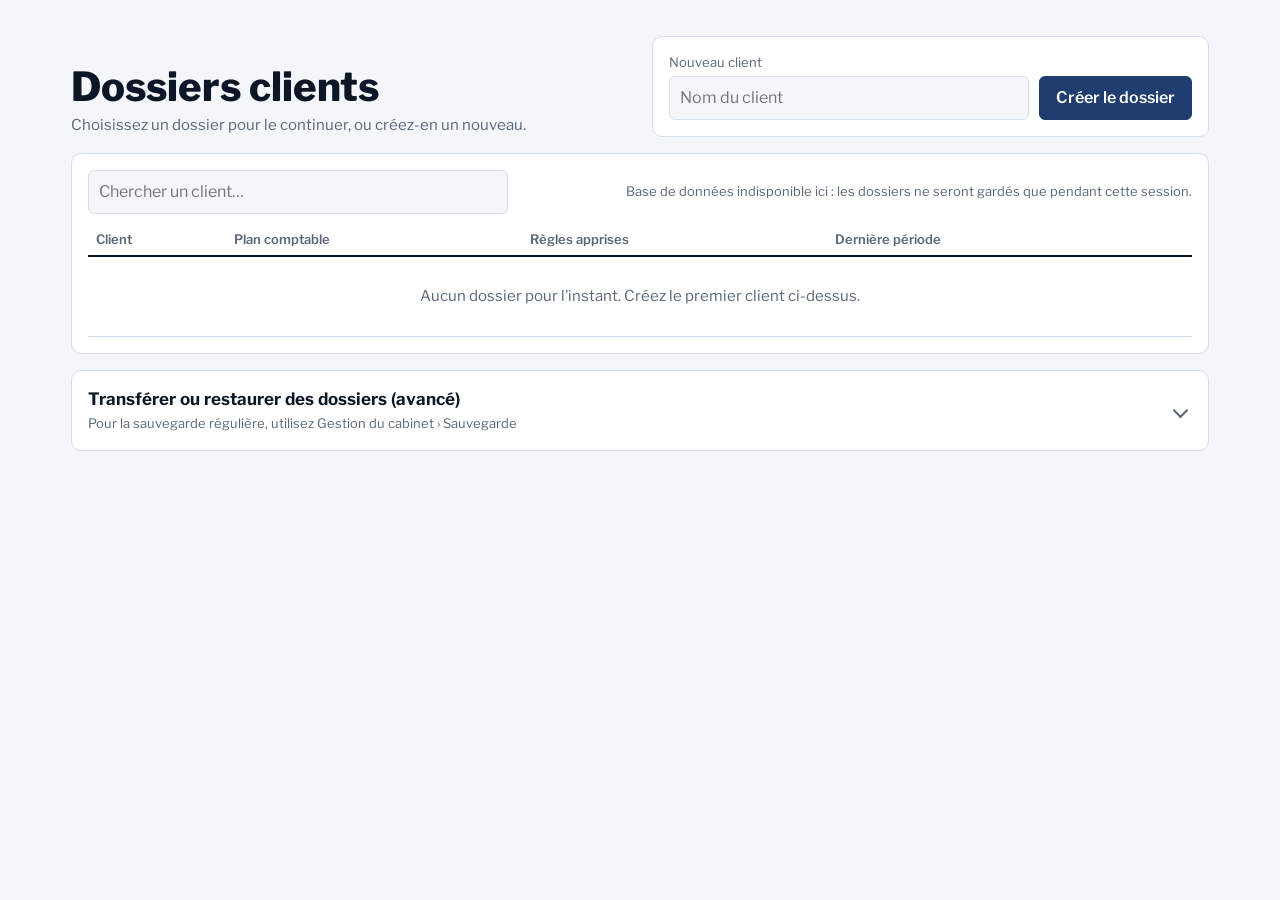
==== src/index.html @ 5745745b "Conciliation : solde à la fin d'exercice calculé à rebours depuis le solde imprimé et en avançant, o" ====
<!DOCTYPE html>
<html lang="fr-CA">
<head>
<meta charset="utf-8">
<meta name="viewport" content="width=device-width,initial-scale=1">
<title>Intranet Boujrad CPA Inc.</title>
<link rel="preconnect" href="https://fonts.googleapis.com">
<link href="https://fonts.googleapis.com/css2?family=Libre+Franklin:wght@400;500;600;800&display=swap" rel="stylesheet">
<style>
/* VOICE: outil de travail de cabinet, net, dense, fiable comme un registre.
   IDEA: le classeur de dossiers clients et la feuille de révision du comptable.
   PICTURE: la liste des dossiers, puis la table de révision avec la jauge « à classer ».
   COLOUR and TYPE: fond rose pâle, encre, sarcelle pour classé, bordeaux pour transitoire; Libre Franklin.
   LAYOUT: barre d'en-tête, dossiers en liste, dossier ouvert en onglets. */
:root{color-scheme:light dark;--bg:light-dark(#f4f6fa,#0b1626);--ink:light-dark(#0b1626,#eef2f8);--panel:light-dark(#ffffff,#13233a);--line:light-dark(#d5deeb,#2a3f5e);--mute:light-dark(#5a6678,#9fb0c8);--teal:light-dark(#1f3d6e,#e8c77d);--claret:light-dark(#b3261e,#ff8a80);--soft:light-dark(#e8edf5,#1d3352);--gold:light-dark(#a0761a,#e8c77d)}
:root[data-theme=light]{color-scheme:light}:root[data-theme=dark]{color-scheme:dark}
*{box-sizing:border-box;min-width:0}[hidden]{display:none!important}
body{margin:0;background:var(--bg);color:var(--ink);font:16px/1.5 "Libre Franklin",system-ui,sans-serif;overflow-x:clip}
.band{padding:clamp(18px,3vw,36px) max(4vw,14px);max-width:1240px;margin:0 auto}
h1{font-weight:800;font-size:clamp(28px,4vw,40px);line-height:1.05;margin:0;text-wrap:balance}
h2{font-size:20px;margin:0 0 10px;font-weight:800}
.crumb{font-size:14px;color:var(--mute);margin-bottom:6px;display:flex;gap:8px;align-items:center;flex-wrap:wrap}
.crumb button{min-height:34px;padding:2px 10px;font-size:14px}
.top{display:grid;grid-template-columns:minmax(0,1fr) minmax(0,1fr);gap:24px;align-items:end}
.sub{color:var(--mute);margin:6px 0 0;font-size:15px}
.gauge{background:var(--panel);border:1px solid var(--line);border-radius:10px;padding:14px 16px}
.gauge .n{display:flex;gap:18px;flex-wrap:wrap;font-size:14px;color:var(--mute)}
.gauge b{display:block;font-size:26px;color:var(--ink);line-height:1.1;font-weight:800;white-space:nowrap}
.gauge .todo b{color:var(--claret)}.gauge .ok b{color:var(--teal)}
.bar{height:10px;border-radius:5px;background:var(--soft);overflow:hidden;margin-top:10px;display:flex}
.bar i{display:block;height:100%;background:var(--teal);transition:width .3s}
.bar i.t{background:var(--claret)}.bar i.s{background:var(--gold)}
.panel{background:var(--panel);border:1px solid var(--line);border-radius:10px;padding:16px;margin-top:16px}
.grp{border:1px solid var(--line);border-radius:10px;margin:8px 0;background:#fff}
.grp>.gh{display:grid;grid-template-columns:minmax(0,1.5fr) 110px minmax(0,1.2fr) 74px 70px 104px;gap:10px;align-items:center;padding:10px 12px}
.grp select{width:100%;min-width:0}.grp .opt{white-space:nowrap;font-size:13px}.grp .num{text-align:right}
.grp .gn{font-weight:600}.grp .gs{font-size:12px;color:var(--muted,#5a6472)}.grp.ok{opacity:.55}.grp .src{font-size:11px;border-radius:999px;padding:1px 8px;background:var(--soft)}
.grp .src.ia{background:#eef3fb;color:#1f3b63}.grp .src.none{background:#fff4e5;color:#8a4b00}.grp details{padding:0 12px 10px}.grp details summary{font-size:12px;color:var(--muted,#5a6472);cursor:pointer}
@media(max-width:900px){.grp>.gh{grid-template-columns:1fr 1fr}}
.drop{border:2px dashed var(--line);border-radius:10px;padding:16px;display:flex;gap:14px;flex-wrap:wrap;align-items:center;justify-content:space-between}
.drop.over{border-color:var(--teal);background:var(--soft)}
.row{display:flex;gap:10px;flex-wrap:wrap;align-items:center}
label.f{display:flex;flex-direction:column;font-size:13px;color:var(--mute);gap:3px}
input,select,textarea,button{font:inherit;font-size:16px;color:var(--ink)}
input,select,textarea{background:var(--bg);border:1px solid var(--line);border-radius:6px;padding:8px 10px;min-height:44px}
input[type=checkbox]{min-height:auto;width:22px;height:22px;accent-color:var(--teal)}
textarea{width:100%;min-height:240px;font-size:14px}
button{min-height:44px;padding:8px 16px;border-radius:6px;border:1px solid var(--ink);background:transparent;cursor:pointer;font-weight:600}
button.pri{background:var(--teal);border-color:var(--teal);color:light-dark(#fff,#0b1626)}
button.danger{border-color:var(--claret);color:var(--claret)}
button.sm{min-height:34px;padding:4px 10px;font-size:14px}
button:disabled{opacity:.45;cursor:default}
:focus-visible{outline:3px solid var(--teal);outline-offset:2px}
.tabs{display:flex;gap:6px;flex-wrap:wrap}
.tabs button{border-color:var(--line);font-weight:500}
.tabs button[aria-pressed=true]{background:var(--ink);color:var(--bg);border-color:var(--ink)}
nav.tabs{margin-top:18px;border-bottom:2px solid var(--ink);padding-bottom:10px}
table{width:100%;border-collapse:collapse;font-size:15px}
th{text-align:left;font-size:13px;color:var(--mute);font-weight:600;padding:6px 8px;border-bottom:2px solid var(--ink)}
td{padding:6px 8px;border-bottom:1px solid var(--line);vertical-align:middle}
td.num,th.num{text-align:right;white-space:nowrap;font-variant-numeric:tabular-nums}
td.d{white-space:nowrap}
tr.transit td:first-child{box-shadow:inset 4px 0 var(--claret)}
tr.suggere td:first-child{box-shadow:inset 4px 0 var(--gold)}
tr.apparie td:first-child{box-shadow:inset 4px 0 var(--teal)}
.apparie .why{color:var(--teal);font-weight:600}
tr.click{cursor:pointer}tr.click:hover td{background:var(--soft)}
td select{width:100%;min-height:38px;padding:4px 6px;font-size:14px}
.why{font-size:12px;color:var(--mute)}
.transit .why{color:var(--claret);font-weight:600}.suggere .why{color:var(--gold);font-weight:600}
.pos{color:var(--teal)}
.pill{display:inline-block;font-size:12px;padding:2px 8px;border-radius:10px;background:var(--soft);border:1px solid var(--line);white-space:nowrap}
.pill.ok{border-color:var(--teal);color:var(--teal)}.pill.todo{border-color:var(--claret);color:var(--claret)}
.toast{position:sticky;bottom:12px;margin-top:12px;background:var(--ink);color:var(--bg);border-radius:10px;padding:12px 14px;display:none;gap:10px;align-items:center;flex-wrap:wrap;z-index:5}
.toast.on{display:flex}
.nosage .sage-only{display:none!important}
.drawer{position:fixed;top:0;right:0;bottom:0;width:min(460px,100vw);background:var(--panel);border-left:1px solid var(--line);box-shadow:-12px 0 40px rgba(0,0,0,.18);z-index:60;overflow:auto;padding:20px 22px}
.drawer h3{margin:0 30px 4px 0;font-size:17px;line-height:1.3}.drawer .x{position:absolute;top:14px;right:14px}
.drawer .meta{color:var(--mute);font-size:13px;margin-bottom:14px}.drawer .amt{font-size:22px;font-weight:700;margin:6px 0 14px}
.drawer label.f{margin-bottom:10px}.drawer table{width:100%;border-collapse:collapse;margin:8px 0}.drawer td{padding:4px 0;border-bottom:1px solid var(--line);font-size:13px}
.toast button{border-color:var(--bg);color:var(--bg)}
.toast button.pri{background:var(--teal);border-color:var(--teal);color:light-dark(#fff,#0b1626)}
.note{font-size:13px;color:var(--mute)}
.msg{font-size:14px;margin-top:8px;min-height:1em}
.msg.err{color:var(--claret)}
.cols{display:grid;grid-template-columns:repeat(auto-fit,minmax(160px,1fr));gap:10px}
.two{display:grid;grid-template-columns:minmax(0,1.3fr) minmax(0,1fr);gap:16px;align-items:start}
pre{background:var(--bg);border:1px solid var(--line);border-radius:6px;padding:10px;max-height:260px;overflow:auto;font-size:13px}
.scroll{overflow-x:auto}
.empty{padding:28px 8px;text-align:center;color:var(--mute)}
.status{font-size:13px;color:var(--mute)}
.chk{list-style:none;margin:12px 0 0;padding:0;display:grid;gap:8px}
.chk li{display:flex;gap:12px;align-items:flex-start;justify-content:space-between;padding:10px 12px;border:1px solid var(--line);border-radius:8px;background:var(--bg);box-shadow:inset 4px 0 var(--mute)}
.chk li.haut{box-shadow:inset 4px 0 var(--claret)}.chk li.moyen{box-shadow:inset 4px 0 var(--gold)}.chk li.bas{box-shadow:inset 4px 0 var(--teal)}
.chk strong{display:block;font-size:15px}.chk span{font-size:14px;color:var(--mute)}
.chk li.ok{box-shadow:inset 4px 0 var(--teal)}
.warn{border:2px solid var(--claret);border-radius:8px;padding:10px 12px;margin-top:10px;background:var(--bg)}.warn strong{color:var(--claret)}
dialog{border:1px solid var(--line);border-radius:10px;background:var(--panel);color:var(--ink);padding:18px;max-width:min(440px,92vw)}dialog::backdrop{background:rgba(0,0,0,.4)}
.chatlog{display:grid;gap:8px;max-height:380px;overflow:auto;margin:10px 0;padding:2px}
.bub{padding:10px 12px;border-radius:10px;max-width:85%;font-size:15px;white-space:pre-wrap}
.bub.me{justify-self:end;background:var(--ink);color:var(--bg)}
.bub.ai{justify-self:start;background:var(--bg);border:1px solid var(--line)}
.prop{margin-top:8px;display:grid;gap:6px}.prop label{display:flex;gap:8px;align-items:flex-start;font-size:14px;white-space:normal}
#mic[aria-pressed=true]{background:var(--claret);border-color:var(--claret);color:#fff}
.bulk{position:sticky;bottom:12px;z-index:6;margin-top:12px;display:flex;gap:10px;align-items:center;flex-wrap:wrap;background:var(--panel);border:2px solid var(--teal);border-radius:10px;padding:10px 12px;box-shadow:0 6px 20px rgba(0,0,0,.15)}
.bulk select{min-height:38px;font-size:14px;max-width:100%}
.rep{width:100%;border-collapse:collapse;font-size:15px}.rep td{border-bottom:1px solid var(--line)}
.rep .sec td{font-weight:800;font-size:16px;padding-top:16px;border-bottom:2px solid var(--ink)}
.rep .grp td{font-weight:700;color:var(--mute);padding-top:10px}
.rep .sub td{font-weight:700;border-top:1px solid var(--ink)}
.rep .tot td{font-weight:800;border-top:2px solid var(--ink);border-bottom:3px double var(--ink)}
.rep td.ind{padding-left:22px}.rep a{color:inherit;text-decoration:underline dotted;cursor:pointer}
.ok-b{color:var(--teal);font-weight:700}.bad-b{color:var(--claret);font-weight:700}
.fban{display:flex;gap:10px;align-items:center;flex-wrap:wrap;background:var(--soft);border:1px solid var(--line);border-radius:8px;padding:8px 12px;margin-top:10px;font-size:14px}
@media(max-width:800px){.top,.two{grid-template-columns:1fr}}
@media(max-width:600px){table{font-size:13px}.stack thead{display:none}.stack tr{display:grid;padding-block:10px;border-bottom:1px solid var(--line)}.stack td{display:flow-root;border:0;padding:3px 0;padding-inline-start:8em;text-align:start}.stack td::before{content:attr(data-l);float:inline-start;width:7.5em;margin-inline-start:-8em;white-space:normal;color:var(--mute)}.stack td:empty{display:none}}
@media(prefers-reduced-motion:reduce){.bar i{transition:none}}
#mailDlg{border:1px solid var(--line);border-radius:14px;padding:0;width:min(760px,94vw);background:var(--panel);color:var(--ink)}#mailDlg::backdrop{background:rgba(11,22,38,.45)}.mailbox{padding:22px}.mailbox input,.mailbox textarea{width:100%}
/* ---------- coquille : barre latérale ---------- */
.shell{display:grid;grid-template-columns:248px minmax(0,1fr);min-height:100vh}
.side{position:sticky;top:0;height:100vh;overflow:auto;background:var(--panel);border-right:1px solid var(--line);padding:16px 12px;display:flex;flex-direction:column;gap:8px}
.side .back{background:none;border:0;color:var(--mute);text-align:left;padding:4px 8px;min-height:32px;font-size:14px;font-weight:500;justify-content:flex-start}
.side .back:hover{color:var(--ink);background:var(--soft)}
.who{padding:4px 8px}.who strong{display:block;font-size:18px;line-height:1.2;font-weight:800;overflow-wrap:anywhere}.who span{display:block;font-size:12.5px;color:var(--mute);margin-top:3px}
.side .exsel{display:flex;flex-direction:column;align-items:stretch;gap:3px;margin:4px 8px 0;font-size:12px}.side .exsel select{min-height:36px;font-size:14px;width:100%}
.side #exPill{align-self:flex-start;margin:0 8px}
.snav{display:flex;flex-direction:column;gap:2px;margin-top:4px}
.snav .sg{font-size:11px;text-transform:uppercase;letter-spacing:.07em;color:var(--mute);margin:14px 10px 4px;font-weight:600}
.snav button{display:flex;align-items:center;gap:11px;text-align:left;border:0;background:none;border-radius:8px;padding:8px 10px;min-height:40px;font-size:15px;font-weight:500;color:var(--ink);justify-content:flex-start}
.snav button:hover{background:var(--soft)}
.snav button[aria-pressed=true]{background:var(--teal);color:light-dark(#fff,#0b1626)}
.snav svg{width:18px;height:18px;flex:none;opacity:.85}
.cnt{margin-left:auto;font-style:normal;font-size:12px;font-weight:700;background:var(--claret);color:#fff;border-radius:999px;padding:0 8px;line-height:20px}
.side #saveState{margin:auto 8px 0;font-size:12px}
.main{padding:clamp(18px,3vw,32px) clamp(16px,3.2vw,44px) 60px;max-width:1300px;width:100%}
.phead h1{font-size:clamp(26px,3vw,34px)}.phead .sub{margin-top:4px}
.subnav{display:flex;gap:2px;border-bottom:1px solid var(--line);margin:16px 0 0;overflow-x:auto}
.subnav button{flex:0 0 auto;border:0;background:none;border-bottom:2px solid transparent;border-radius:0;padding:8px 14px;min-height:42px;font-size:15px;font-weight:600;color:var(--mute);white-space:nowrap}
.subnav button[aria-pressed=true]{color:var(--ink);border-bottom-color:var(--teal);background:none}
details.fold>summary{list-style:none;cursor:pointer;display:flex;align-items:center;justify-content:space-between;gap:12px}
details.fold>summary::-webkit-details-marker{display:none}
details.fold>summary::after{content:'';width:9px;height:9px;border-right:2px solid var(--mute);border-bottom:2px solid var(--mute);transform:rotate(45deg);margin-right:6px;transition:transform .15s;flex:none}
details.fold[open]>summary::after{transform:rotate(-135deg)}
details.fold>summary>span{display:flex;flex-direction:column;gap:2px}details.fold>summary strong{font-size:17px}details.fold>summary small{color:var(--mute);font-size:13px}
details.fold[open]>summary{margin-bottom:12px}
.gauge.slim{margin-top:16px;padding:10px 14px}.gauge.slim b{font-size:20px}
.kpis{display:grid;grid-template-columns:repeat(auto-fit,minmax(180px,1fr));gap:12px;margin-top:18px}
.kpi{background:var(--panel);border:1px solid var(--line);border-radius:12px;padding:14px 16px}.kpi span{font-size:13px;color:var(--mute)}.kpi b{display:block;font-size:24px;font-weight:800;margin-top:2px;white-space:nowrap}.kpi b.neg{color:var(--claret)}
.hgrid{display:grid;grid-template-columns:minmax(0,1fr) minmax(0,1.15fr);gap:16px;align-items:start}
ul.todo{list-style:none;margin:0;padding:0}ul.todo li{display:flex;gap:12px;align-items:center;padding:11px 0;border-bottom:1px solid var(--line)}ul.todo li:last-child{border:0}
ul.todo i{width:10px;height:10px;border-radius:50%;flex:none;background:var(--line)}ul.todo i.r{background:var(--claret)}ul.todo i.g{background:var(--gold)}ul.todo i.o{background:var(--teal)}
ul.todo div{flex:1;font-weight:600}ul.todo small{display:block;color:var(--mute);font-weight:400;font-size:13px}
.months{display:grid;grid-template-columns:repeat(auto-fill,minmax(118px,1fr));gap:8px}
.mo{border:1px solid var(--line);border-radius:10px;padding:10px 12px;text-align:left;background:var(--bg);min-height:70px;display:flex;flex-direction:column;align-items:flex-start;justify-content:flex-start;gap:1px;font-size:14px}
.mo:hover{border-color:var(--ink)}.mo b{font-size:15px;text-transform:capitalize}.mo span{font-size:12.5px;color:var(--mute)}.mo small{font-size:11.5px;color:var(--mute)}
.mo.r{border-color:var(--claret);border-left-width:4px}.mo.r span{color:var(--claret);font-weight:700}.mo.o{border-left:4px solid var(--teal)}.mo.o span{color:var(--teal);font-weight:600}.mo.fut{opacity:.55}
@media(max-width:1000px){.hgrid{grid-template-columns:1fr}}
@media(max-width:860px){.shell{grid-template-columns:1fr}.side{position:static;height:auto;border-right:0;border-bottom:1px solid var(--line)}.snav{flex-direction:row;overflow-x:auto;padding-bottom:4px}.snav .sg{display:none}.snav button{white-space:nowrap;flex:none}.side #saveState{margin:0 8px}}

.efp{font-family:Calibri,Carlito,'Segoe UI',Arial,sans-serif;font-size:13px}.efp .ehd{display:grid;border-bottom:2px solid #111;padding-bottom:3px;margin-bottom:22px}.efp .ehd strong{font-size:15px}.efp .ehd em,.efp .ehd b{font-size:11px;font-weight:700}
.efp .ecov{text-align:center;padding:90px 60px}.efp .ecov hr{border:0;border-top:2px solid #111;width:60%;margin:14px auto}.efp .ecov p{margin:6px 0}
.efp table.efs,.efp table.etoc{width:100%;border-collapse:collapse;margin:6px 0 10px}.efp table.efs td,.efp table.etoc td{padding:2px 6px;border:0}.efp td.num{text-align:right;width:110px;white-space:nowrap}.efp td.ind{padding-left:22px}
.efp tr.s td.num,.efp tr.t td.num{border-top:1px solid #111}.efp tr.t td.num{border-bottom:3px double #111}.efp tr.n td{border-top:1px solid #111;border-bottom:3px double #111}.efp tr.k td{border-bottom:1px solid #111}.efp tr.sp td{height:8px}.efp tr.yr td{font-size:12px;vertical-align:bottom}
.efp .j{text-align:justify}.efp .nt{margin:14px 0 4px}.efp .nb{padding-left:28px}.efp ul{padding-left:18px;list-style:'-  '}

.exsel{display:inline-flex;align-items:center;gap:6px;font-size:14px;color:var(--mute);margin-left:12px}.exsel select{min-height:34px;padding:2px 8px}
#exPill{margin-left:6px}tr.sel td{background:var(--soft)}
.steps{display:flex;flex-wrap:wrap;gap:6px;margin-top:12px}.steps button{min-height:36px;padding:4px 10px;font-size:13.5px;border-radius:999px}
.steps button[aria-pressed=true]{background:var(--teal);border-color:var(--teal);color:light-dark(#fff,#0b1626)}
.steps button .dot{display:inline-block;width:8px;height:8px;border-radius:50%;margin-right:6px;background:var(--line);vertical-align:1px}.steps button.done .dot{background:var(--gold)}
.mgrid{display:grid;grid-template-columns:repeat(auto-fit,minmax(220px,1fr));gap:10px}
.qa td{vertical-align:top}.qa select{min-height:34px;padding:2px 6px}.qa input,.qa textarea{width:100%;min-height:34px}
.paper{background:#fff;color:#111;border:1px solid var(--line);border-radius:6px;padding:34px 46px;margin-top:12px;font-size:14px;line-height:1.5}
.paper .pg{padding-bottom:26px;margin-bottom:26px;border-bottom:1px dashed #bbb}.paper .pg:last-child{border:0;margin:0}
.paper .c{text-align:center}.paper h1{font-size:20px;margin:0 0 4px}.paper h2{font-size:16px;margin:16px 0 6px}.paper h3{font-size:14px;margin:12px 0 4px}
.paper table.rep{width:100%;max-width:640px;margin:8px auto}.paper .i{font-style:italic}.paper .sig{margin-top:34px;border-top:1px solid #111;width:260px;padding-top:4px;font-size:13px}
.fs td.num{width:120px}.flag{color:var(--claret);font-weight:700}
.big{font-size:17px;min-height:52px;padding:10px 20px}

</style>
<script>new MutationObserver(()=>{for(const c of document.querySelectorAll('.stack td:not([data-l])')){let i=0,p=c;while(p=p.previousElementSibling)i+=p.colSpan;c.dataset.l=c.closest('table').rows[0].cells[i]?.textContent||''}}).observe(document,{childList:true,subtree:true})</script>
</head>
<body>

<!-- ===== Liste des clients ===== -->
<div class="band" id="vList">
  <div class="top">
    <div>
      <h1>Dossiers clients</h1>
      <p class="sub">Choisissez un dossier pour le continuer, ou créez-en un nouveau.</p>
    </div>
    <div class="panel" style="margin:0">
      <form id="newForm" class="row">
        <label class="f" style="flex:1">Nouveau client<input id="newName" placeholder="Nom du client" required></label>
        <button class="pri" style="align-self:flex-end">Créer le dossier</button>
      </form>
    </div>
  </div>
  <div class="panel">
    <div class="row" style="justify-content:space-between">
      <input id="cq" type="search" placeholder="Chercher un client…" aria-label="Chercher un client" style="flex:1;max-width:420px">
      <span class="status" id="dbStatus">Connexion à la base de données…</span>
    </div>
    <div class="scroll"><table class="stack" style="margin-top:10px">
      <thead><tr><th>Client</th><th>Plan comptable</th><th>Règles apprises</th><th>Dernière période</th><th></th></tr></thead>
      <tbody id="clist"></tbody>
    </table></div>
  </div>
  <details class="panel fold">
    <summary><span><strong>Transférer ou restaurer des dossiers (avancé)</strong><small>Pour la sauvegarde régulière, utilisez Gestion du cabinet › Sauvegarde</small></span></summary>
    <p class="note"><strong>Votre sauvegarde officielle est dans <a href="centre.html">Gestion du cabinet › Sauvegarde</a></strong> : un seul fichier protégé par mot de passe avec tout le cabinet (clients, comptabilité, pièces jointes), avec un rappel mensuel. Cet outil-ci sert seulement à transférer des dossiers comptables d’un environnement à un autre, ou à restaurer des dossiers à partir du fichier « comptabilite-dossiers.json » de la sauvegarde. L’import ajoute ou remplace les dossiers du fichier.</p>
    <div class="row"><button id="bkExp">Exporter les dossiers (JSON)</button><label class="f">Importer ou restaurer des dossiers (JSON)<input type="file" id="bkImp" accept=".json"></label><span class="msg" id="bkMsg"></span></div>
  </details>
</div>

<!-- ===== Dossier client ===== -->
<div id="vClient" hidden>
<div class="shell">
  <aside class="side" id="side">
    <button id="back" class="back">← Tous les dossiers</button>
    <div class="who"><strong id="cName">Client</strong><span id="cSub"></span></div>
    <label class="exsel">Exercice<select id="exSel" aria-label="Exercice"></select></label>
    <span id="exPill" class="pill"></span>
    <nav class="snav" aria-label="Sections du dossier">
      <span class="sg">Comptabilité</span>
      <button data-t="home" aria-pressed="true"><svg viewBox="0 0 24 24" fill="none" stroke="currentColor" stroke-width="2" stroke-linecap="round" stroke-linejoin="round" aria-hidden="true"><path d="M3 11l9-7 9 7"/><path d="M5 10v10h14V10"/></svg>Accueil</button>
      <button data-t="rev" aria-pressed="false"><svg viewBox="0 0 24 24" fill="none" stroke="currentColor" stroke-width="2" stroke-linecap="round" stroke-linejoin="round" aria-hidden="true"><path d="M4 6h16M4 12h16M4 18h10"/></svg>Transactions<em class="cnt" id="navTodo" hidden></em></button>
      <button data-t="inv" aria-pressed="false"><svg viewBox="0 0 24 24" fill="none" stroke="currentColor" stroke-width="2" stroke-linecap="round" stroke-linejoin="round" aria-hidden="true"><path d="M6 3h9l3 3v15H6z"/><path d="M9 10h6M9 14h6"/></svg>Factures</button>
      <button data-t="je" aria-pressed="false"><svg viewBox="0 0 24 24" fill="none" stroke="currentColor" stroke-width="2" stroke-linecap="round" stroke-linejoin="round" aria-hidden="true"><path d="M4 4h16v16H4z"/><path d="M8 9h8M8 13h8M8 17h5"/></svg>Écritures</button>
      <button data-t="pay" aria-pressed="false"><svg viewBox="0 0 24 24" fill="none" stroke="currentColor" stroke-width="2" stroke-linecap="round" stroke-linejoin="round" aria-hidden="true"><rect x="3" y="6" width="18" height="12" rx="2"/><circle cx="12" cy="12" r="2.5"/></svg>Paie</button>
      <button data-t="rec" aria-pressed="false"><svg viewBox="0 0 24 24" fill="none" stroke="currentColor" stroke-width="2" stroke-linecap="round" stroke-linejoin="round" aria-hidden="true"><path d="M4 12l5 5L20 6"/></svg>Conciliation</button>
      <button data-t="rep" aria-pressed="false"><svg viewBox="0 0 24 24" fill="none" stroke="currentColor" stroke-width="2" stroke-linecap="round" stroke-linejoin="round" aria-hidden="true"><path d="M5 20V10M12 20V4M19 20v-7"/></svg>Rapports</button>
      <button data-t="exp" aria-pressed="false"><svg viewBox="0 0 24 24" fill="none" stroke="currentColor" stroke-width="2" stroke-linecap="round" stroke-linejoin="round" aria-hidden="true"><path d="M12 3v12M7 10l5 5 5-5"/><path d="M5 21h14"/></svg>Archive et export</button>
      <span class="sg">Fin d'exercice</span>
      <button data-t="mis" aria-pressed="false"><svg viewBox="0 0 24 24" fill="none" stroke="currentColor" stroke-width="2" stroke-linecap="round" stroke-linejoin="round" aria-hidden="true"><path d="M7 3h10v18l-5-3-5 3z"/></svg>Mission de compilation</button>
      <span class="sg">Configuration</span>
      <button data-t="set" aria-pressed="false"><svg viewBox="0 0 24 24" fill="none" stroke="currentColor" stroke-width="2" stroke-linecap="round" stroke-linejoin="round" aria-hidden="true"><circle cx="12" cy="12" r="3"/><path d="M12 2v3M12 19v3M2 12h3M19 12h3M4.9 4.9l2.1 2.1M17 17l2.1 2.1M4.9 19.1L7 17M17 7l2.1-2.1"/></svg>Réglages</button>
    </nav>
    <span id="saveState" class="status"></span>
  </aside>
  <main class="main">
    <div class="phead"><h1 id="pgTitle">Accueil</h1><p class="sub" id="pgSub"></p></div>
    <nav class="subnav" id="cfgNav" hidden aria-label="Réglages">
      <button data-t="set" aria-pressed="false">Paramètres et exercices</button>
      <button data-t="plan" aria-pressed="false">Plan comptable</button>
      <button data-t="rules" aria-pressed="false">Règles de classement</button>
      <button data-t="links" aria-pressed="false">Comptes liés</button>
      <button data-t="per" aria-pressed="false">Périodes importées</button>
    </nav>

  <!-- Accueil -->
  <section id="tHome">
    <p class="note" id="hMeth" style="margin:0 0 10px"></p><div class="kpis" id="hKpi"></div>
    <div class="panel" id="bxPanel"><h2 style="margin-top:0">Boîte de dépôt</h2>
      <div class="drop" id="bxDrop"><div><strong>Déposez tout le paquet du client</strong><div class="note">Un ZIP ou plusieurs fichiers, en vrac : relevés de banque et de cartes (PDF ou CSV), rapports PayPal, états financiers de l’an dernier, exports de la boutique… Chaque document est reconnu et rattaché à son compte; vous confirmez avant que rien ne soit versé.</div></div>
        <input type="file" id="bxFile" multiple accept=".zip,.pdf,.csv,.xlsx,.xls,.txt" aria-label="Choisir les documents du client"></div>
      <div id="bxOut"></div></div>
    <div class="hgrid">
      <div class="panel"><h2>À faire</h2><ul class="todo" id="hTodo"><li><div>Chargement…</div></li></ul></div>
      <div class="panel"><h2>Mois de l'exercice</h2><div class="months" id="hMonths"></div><p class="note" style="margin:10px 0 0">Cliquez sur un mois pour voir ou classer ses transactions.</p></div>
    </div>
  </section>

  <!-- Révision -->
  <section id="tRev" hidden>
    <div class="gauge slim" aria-live="polite">
      <div class="n">
        <span>Période<b id="gPer">—</b></span>
        <span>Transactions<b id="gTot">0</b></span>
        <span class="ok">Classées<b id="gOk">0</b></span>
        <span class="todo">À classer<b id="gTodo">0</b></span>
      </div>
      <div class="bar"><i id="bOk"></i><i class="s" id="bSug"></i><i class="t" id="bTodo"></i></div>
    </div>
    <div class="panel">
      <div class="row" style="justify-content:space-between;align-items:flex-end">
        <div class="row" style="align-items:flex-end">
          <div class="tabs" role="group" aria-label="Étendue de la révision"><button data-mode="m" aria-pressed="true">Un mois</button><button data-mode="r" aria-pressed="false">Plusieurs mois</button></div>
          <label class="f" id="lMois">Mois<input type="month" id="pMois"></label>
          <label class="f" id="lFrom" hidden>Du mois<input type="month" id="rFrom"></label>
          <label class="f" id="lTo" hidden>Au mois<input type="month" id="rTo"></label>
          <label class="f">Compte du relevé<select id="pSrc"></select></label>
          <button id="pOpen">Ouvrir la période</button>
          
        </div>
      </div>
      <div class="drop" id="drop" style="margin-top:12px">
        <div><strong>Déposez n’importe quel relevé (CSV, Excel ou PDF)</strong>
          <div class="note">Choisissez seulement le compte (banque ou carte) : le mois affiché n’a pas d’importance. Chaque transaction va dans son mois selon sa date, même si le relevé chevauche deux mois (ex. du 15 septembre au 15 octobre). Les doublons exacts sont ignorés.</div>
          <div class="note" style="margin-top:4px">Relevé personnel du propriétaire ou de la holding (pour apparier les virements entre comptes)? <a href="#" id="goLinks">Versez-le dans Comptes liés</a>.</div></div>
        <input type="file" id="file" accept=".csv,.txt,.pdf,.xlsx,.xls" multiple aria-label="Choisir un relevé">
      </div>
      <div id="mapBox" hidden>
        <h2 style="margin-top:14px">Colonnes du fichier <span class="note" id="mapFile"></span></h2>
        <div class="cols">
          <label class="f">Date<select id="mDate"></select></label>
          <label class="f">Description<select id="mDesc"></select></label>
          <label class="f">Description (suite)<select id="mDesc2"></select></label>
          <label class="f">Montant (signé)<select id="mAmt"></select></label>
          <label class="f">ou Retrait / Débit<select id="mOut"></select></label>
          <label class="f">et Dépôt / Crédit<select id="mIn"></select></label>
          <label class="f">Solde (conciliation)<select id="mBal"></select></label>
        </div>
        <label class="row" style="gap:8px;margin-top:10px"><input type="checkbox" id="mInv"> Inverser le signe (cartes de crédit : achats en positif)</label>
        <div class="scroll"><pre id="mPrev"></pre></div>
        <div class="row"><button class="pri" id="mGo">Importer ces transactions</button><button id="mCancel">Annuler</button></div>
      </div>
      <div class="msg" id="msg"></div>
      <div class="row" style="justify-content:space-between;align-items:center;margin-top:6px;gap:8px"><div class="row" style="gap:8px;align-items:center"><button id="pRev" class="sm">✓ Marquer ce mois révisé</button><span id="pRevI" class="note"></span></div><button id="pClear" class="danger sm">Vider cette période</button></div>
    </div>


    <div class="panel">
      <div class="row" style="justify-content:space-between;align-items:center;margin-bottom:10px">
        <div class="tabs" role="group" aria-label="Vue"><button data-gv="g" aria-pressed="true">Classement rapide par groupes</button><button data-gv="l" aria-pressed="false">Liste détaillée</button></div>
        <span class="row" style="gap:8px;align-items:center"><span class="note" id="gvNote"></span><button class="sm" id="txeBtn" title="Retirer la TPS/TVQ des dépenses chez des fournisseurs étrangers">Taxes sur les achats à l’étranger</button></span>
      </div>
      <div id="txeBox" hidden></div><div id="grpBox"></div>
      <div id="lstBox">
      <div class="row" style="justify-content:space-between">
        <div class="tabs" role="group" aria-label="Filtre">
          <button data-f="todo" aria-pressed="true">À classer</button>
          <button data-f="sug" aria-pressed="false">Suggestions de l'IA à confirmer</button>
          <button data-f="done" aria-pressed="false">Classées</button>
          <button data-f="all" aria-pressed="false">Toutes</button>
        </div>
        <div class="row">
          <input id="q" type="search" placeholder="Rechercher…" aria-label="Rechercher une transaction">
          <button id="ask" class="sm" hidden>Classer les inconnus avec l'IA</button>
          <button class="sm" data-askcli>Demander les détails au client</button>
          <button id="acceptSug" class="sm" hidden>Accepter les suggestions</button>
        </div>
      </div>
      <div class="warn" id="lockBan" hidden></div>
      <div class="fban" id="fban" hidden><span id="fbanT"></span><button class="sm" id="fbanX">Tout afficher</button></div>
      <div class="scroll" style="margin-top:10px">
        <table class="stack" id="txTable">
          <thead><tr><th style="width:36px"><input type="checkbox" id="selAll" aria-label="Tout sélectionner"></th><th>Date</th><th>Description</th><th class="num">Montant</th><th style="width:32%">Compte</th><th>Taxes incl.</th></tr></thead>
          <tbody id="tb"></tbody>
        </table>
      </div>
      <div class="bulk" id="bulk" hidden>
        <strong id="bulkN"></strong>
        <select id="bulkAcct" aria-label="Compte pour la sélection"></select>
        <select id="bulkTax" aria-label="Taxes"><option value="">Taxes : inchangées</option><option value="1">Taxes incluses</option><option value="0">Sans taxes</option></select>
        <button class="sm pri" id="bulkGo">Classer la sélection</button>
        <button class="sm" id="bulkX">Désélectionner</button>
        <button class="sm danger" id="bulkDel">Supprimer</button>
      </div>
      </div>
      <div class="toast" id="toast" role="status"></div>
    </div>

    <details class="panel fold" id="chatPanel">
      <summary><span><strong>Assistant IA</strong><small>Expliquez ce qu’elle ne peut pas deviner : propriétaire, employés, sous-traitants, virements</small></span></summary>
      <p class="note">Dites-lui ce qu'elle ne peut pas deviner, par exemple : « Le propriétaire est Faraz, ses virements vont en avance à l'actionnaire. Marie Roy et Luc Bédard sont sous-traitants. » Elle propose des règles, vous les approuvez, et elles servent pour tous les mois de ce client.</p>
      <div class="chatlog" id="chatLog"></div>
      <form id="chatForm" class="row" style="align-items:flex-end">
        <textarea id="chatIn" style="min-height:60px;flex:1" placeholder="Écrivez à l'IA…" aria-label="Message à l'IA"></textarea>
        <button type="button" id="mic" hidden aria-pressed="false" title="Parler au lieu d'écrire"><svg width="18" height="18" viewBox="0 0 24 24" fill="none" stroke="currentColor" stroke-width="2" stroke-linecap="round" aria-hidden="true" style="vertical-align:-3px"><rect x="9" y="3" width="6" height="11" rx="3"/><path d="M5 11a7 7 0 0 0 14 0M12 18v3"/></svg> <span id="micT">Parler</span></button>
        <button class="pri" id="chatGo">Envoyer</button>
      </form>
      <div class="msg" id="chatMsg"></div>
    </details>
    <details class="panel fold" id="chkPanel" open>
      <summary><span><strong>Points à vérifier <span class="pill" id="chkN">0</span></strong><small>Vérifications automatiques à chaque import</small></span></summary>
      <div class="row" style="justify-content:space-between;align-items:center">
        <div class="row" style="gap:6px"><button class="sm" id="chkVA" aria-pressed="true">À vérifier <span class="pill" id="chkNA">0</span></button><button class="sm" id="chkVV" aria-pressed="false">Vérifiés <span class="pill" id="chkNV">0</span></button></div>
        <button id="aiRev" class="sm" hidden>Revue complète par l'IA</button>
      </div>
      <ul class="chk" id="chk"></ul>
      <div id="aiBox" hidden><h2 style="margin-top:16px">Revue de l'IA</h2><ul class="chk" id="aiChk"></ul></div>
    </details>

  </section>

  <!-- Périodes -->
  <section id="tPer" hidden>
    <div class="panel">
      <div class="row" style="justify-content:space-between"><h2 style="margin:0">Périodes de l'exercice</h2><label class="row" style="gap:6px"><input type="checkbox" id="perAll"> Tous les exercices</label></div>
      <div class="scroll"><table class="stack"><thead><tr><th>Mois</th><th>Compte</th><th class="num">Transactions</th><th class="num">À classer</th><th>Statut</th><th></th></tr></thead><tbody id="plist"></tbody></table></div>
    </div>
  </section>

  <!-- Export Sage 50 -->
  <section id="tExp" hidden>
    <div class="panel sage-only"><div class="row" style="justify-content:space-between"><div><h2 style="margin:0">Mois ouvert : <span id="expPer">—</span></h2><p class="note" style="margin:4px 0 0">L’export porte sur le mois ouvert dans Transactions.</p></div><button class="sm" id="expChg">Changer de mois</button></div></div>
    <div class="panel sage-only">
    <div class="two">
      <div>
        <h2>Sommaire par compte</h2>
        <table class="stack"><thead><tr><th>Compte</th><th class="num">Débit</th><th class="num">Crédit</th></tr></thead><tbody id="sum"></tbody></table>
      </div>
      <div>
        <h2>Exporter vers Sage 50</h2>
        <p class="note">Une écriture de journal général par transaction. Dans Sage : Fichier &gt; Importation/Exportation &gt; Importer des transactions &gt; écritures de journal général. Faites une sauvegarde avant.</p>
        <div class="row" style="margin-top:10px">
          <button class="pri" id="finish">Terminer la période</button>
          <button id="dl" hidden>Télécharger le .txt</button>
          <button id="cp">Copier le fichier</button>
          <button id="markDone">Marquer comme importée dans Sage</button>
        </div>
        <div class="warn" id="expIss" hidden></div>
        <div class="warn" id="newAcc" hidden></div>
        <div class="msg" id="exMsg"></div>
        <pre id="exPrev"></pre>
      </div>
    </div>
    </div>
    <div class="panel sage-only">
      <h2>Exporter plusieurs mois d'un coup</h2>
      <p class="note">Un seul fichier avec toutes les périodes choisies, pour un seul import dans Sage. Pratique pour rattraper un exercice complet.</p>
      <div class="row" style="align-items:flex-end">
        <label class="f">Compte<select id="ySrc"></select></label>
        <label class="f">Du mois<input type="month" id="yFrom"></label>
        <label class="f">Au mois<input type="month" id="yTo"></label>
        <label class="row" style="gap:6px"><input type="checkbox" id="ySkip" checked> Sauter les périodes déjà importées</label>
      </div>
      <div class="row" style="margin-top:10px"><button class="pri" id="yDl" hidden>Télécharger</button><button id="yCp">Copier</button><button id="yMark">Marquer ces périodes comme importées</button></div>
      <div class="warn" id="yWarn" hidden></div>
      <div class="msg" id="yMsg"></div>
    </div>
    <div class="panel" id="arcPanel">
      <h2>Archive du dossier en PDF</h2>
      <p class="note">Un fichier ZIP avec, pour chaque exercice : bilan, état des résultats, balance de vérification, grand livre, journal général, rapports de TPS/TVQ, DAS, comptes clients et fournisseurs, et le dossier de mission (états financiers, lettre, déclaration, feuilles de travail) s’il y a lieu. À faire à la fermeture de chaque exercice, ou pour remettre le dossier au nouveau comptable d’un client qui part.</p>
      <div class="row" style="align-items:flex-end;margin-top:8px">
        <label class="f">Exercice<select id="arcEx"></select></label>
        <label class="f">Mot de passe (facultatif)<input type="password" id="arcPw" autocomplete="new-password" placeholder="Aucun"></label>
      </div>
      <label style="display:flex;gap:8px;align-items:center;margin-top:10px;font-size:14px"><input type="checkbox" id="arcData" checked style="width:auto;margin:0"> Inclure les données pour reprendre le dossier ailleurs (grand livre Excel et fichier d’importation)</label>
      <div class="row" style="margin-top:10px"><button class="pri" id="arcGo">Télécharger l’archive</button></div>
      <div class="msg" id="arcMsg"></div>
    </div>
  </section>

  <!-- Paie -->
  <section id="tPay" hidden>
    <div class="panel">
      <h2>Nouvelle paie</h2>
      <div class="row" style="align-items:flex-end">
        <label class="f">Employé<select id="pyEmp"></select></label>
        <label class="f">Date de paie<input type="date" id="pyDate"></label>
        <label class="f">Salaire brut<input id="pyBrut" inputmode="decimal" placeholder="0,00" style="width:140px"></label>
        <label class="f">Impôt fédéral (facultatif)<input id="pyImpF" inputmode="decimal" placeholder="estimé" style="width:140px"></label>
        <label class="f">Impôt du Québec (facultatif)<input id="pyImpQ" inputmode="decimal" placeholder="estimé" style="width:140px"></label>
      </div>
      <div id="pyCalc" style="margin-top:12px"></div>
      <p class="note">Les impôts sont estimés selon les paliers 2026, annualisés selon la fréquence de paie. Pour un montant exact, calculez-le avec WinRAS ou le calculateur en ligne de l’ARC, puis inscrivez-le dans les champs « facultatif ».</p>
      <div class="row"><button class="pri" id="pySave" disabled>Enregistrer la paie et passer l’écriture</button><span class="msg" id="pyMsg"></span></div>
    </div>
    <div class="panel">
      <h2>Paies de l’exercice</h2>
      <div class="scroll"><table class="stack"><thead><tr><th>Date</th><th>Employé</th><th class="num">Brut</th><th class="num">Retenues</th><th class="num">Net</th><th class="num">Charges employeur</th><th></th></tr></thead><tbody id="pyList"></tbody></table></div>
      <p class="note">Le rapport des DAS (remises mensuelles et sommaire T4 / RL-1) est dans Rapports.</p>
    </div>
    <details class="panel fold">
      <summary><span><strong>Employés</strong><small>L’actionnaire et les employés payés par la société</small></span></summary>
      <div class="scroll"><table class="stack"><thead><tr><th>Nom</th><th>Actionnaire à plus de 40 %</th><th>Fréquence</th><th class="num">Salaire par paie</th><th></th></tr></thead><tbody id="pyEmpList"></tbody></table></div>
      <div class="row" style="align-items:flex-end;margin-top:10px">
        <label class="f">Nom<input id="pyEN" placeholder="Prénom Nom"></label>
        <label class="f">Fréquence<select id="pyEF"><option value="1">Annuelle (ou prime unique)</option><option value="12" selected>Mensuelle</option><option value="24">Bimensuelle</option><option value="26">Aux deux semaines</option><option value="52">Hebdomadaire</option></select></label>
        <label class="f">Salaire brut par paie<input id="pyED" inputmode="decimal" style="width:140px"></label>
        <label class="row" style="gap:6px"><input type="checkbox" id="pyEA" checked> Actionnaire à plus de 40 % (exclu de l’assurance-emploi)</label>
        <button id="pyEmpAdd">Ajouter</button><span class="msg" id="pyEMsg"></span>
      </div>
    </details>
    <details class="panel fold" id="pySetBox">
      <summary><span><strong>Comptes et taux</strong><small>Comptes de l’écriture de paie, taux FSS et CNESST, taux 2026</small></span></summary>
      <div class="mgrid">
        <label class="f">Salaires (charge)<select id="pySal"></select></label>
        <label class="f">Charges sociales de l’employeur<select id="pyChg"></select></label>
        <label class="f">DAS à payer (passif)<select id="pyDas"></select></label>
        <label class="f">Salaires nets à payer (ou banque)<select id="pyNet"></select></label>
        <label class="f">Taux FSS (%)<input id="pyFss" inputmode="decimal"></label>
        <label class="f">Taux CNESST (%)<input id="pyCn" inputmode="decimal"></label>
      </div>
      <div class="row" style="margin-top:10px"><button id="pySet">Enregistrer</button><span class="msg" id="pySMsg"></span></div>
      <p class="note">Conseil : utilisez un compte « Salaires à payer » pour le net. Quand le dépôt de paie passe dans le relevé bancaire, classez-le dans ce compte; même chose pour la remise des DAS dans « DAS à payer ».</p>
      <h3>Taux 2026 utilisés</h3><table class="rep"><tbody id="pyRates"></tbody></table>
    </details>
  </section>

  <!-- Plan comptable -->
  <section id="tPlan" hidden>
    <div class="panel">
      <h2>Plan comptable</h2>
      <div class="drop" id="planDrop">
        <div><strong>Versez le plan comptable exporté de Sage</strong>
          <div class="note">Excel, CSV ou PDF de la liste des comptes. Le numéro et le nom de chaque compte sont repris automatiquement.</div></div>
        <input type="file" id="planFile" accept=".csv,.txt,.xlsx,.xls,.pdf" aria-label="Choisir le plan comptable">
      </div>
      <p class="note" style="margin-top:12px">Ou collez-le ici : un compte par ligne, le numéro puis le nom.</p>
      <textarea id="planTxt" spellcheck="false"></textarea>
      <div class="row" style="margin-top:8px"><button class="pri" id="planSave">Enregistrer le plan</button><button id="planBase">Ajouter les comptes manquants du plan de base</button><span class="msg" id="planMsg"></span></div>
    </div>
  </section>

  <!-- Règles -->
  <section id="tRules" hidden>
    <div class="panel">
      <h2>Règles apprises pour ce client (<span id="rCount">0</span>)</h2>
      <p class="note">Elles passent avant tout le reste. Le motif le plus long l'emporte.</p>
      <div class="row">
        <input id="rP" placeholder="Motif, ex. GESTION LAVOIE" aria-label="Motif">
        <select id="rA" aria-label="Compte"></select>
        <label class="row" style="gap:6px"><input type="checkbox" id="rT"> Taxable</label>
        <button id="rAdd">Ajouter</button>
      </div>
      <div class="scroll"><table class="stack" style="margin-top:10px"><thead><tr><th>Motif</th><th>Compte</th><th>Taxes</th><th></th></tr></thead><tbody id="rules"></tbody></table></div>
    </div>
    <div class="panel">
      <h2>Règles de base</h2>
      <p class="note">Fournisseurs connus, associés au compte du plan dont le nom correspond (Carburant, Électricité…). Les virements Interac, dépôts, retraits et chèques sans nom connu vont toujours au compte transitoire.</p>
      <div class="scroll"><table class="stack"><thead><tr><th>Motif</th><th>Compte trouvé</th><th>Taxes</th></tr></thead><tbody id="baseRules"></tbody></table></div>
    </div>
  </section>

  <!-- Factures -->
  <section id="tInv" hidden>
    <div class="panel">
      <div class="row" style="justify-content:space-between;align-items:flex-end">
        <h2 style="margin:0">Factures (comptabilité d'exercice)</h2>
        <div class="row" style="align-items:flex-end">
          <label class="f">Type<select id="invType"><option value="achat">Achats (fournisseurs)</option><option value="vente">Ventes (clients)</option></select></label>
          <button id="invNew" class="sm">Nouvelle facture</button>
        </div>
      </div>
      <p class="note">Entrez les factures d'abord : l'IA les lit (PDF ou photo) et les inscrit aux comptes fournisseurs ou clients. Ensuite, quand le paiement passe dans un relevé bancaire, il est apparié à la facture, qui devient payée. Les transactions sans facture (frais bancaires, etc.) restent classées par le relevé.</p>
      <div class="drop" id="invDrop" style="margin-top:10px"><div><strong>Déposez des factures</strong><div class="note">PDF ou photos, plusieurs à la fois.</div></div><input type="file" id="invFile" accept=".pdf,image/*" multiple aria-label="Choisir des factures"></div>
      <div class="msg" id="invMsg"></div>
      <form id="invForm" hidden class="panel" style="background:var(--bg)">
        <div class="cols">
          <label class="f">Type<select id="ifType"><option value="achat">Achat</option><option value="vente">Vente</option></select></label>
          <label class="f">Fournisseur / client<input id="ifTiers" required></label>
          <label class="f">Numéro<input id="ifNo"></label>
          <label class="f">Date<input type="date" id="ifDate" required></label>
          <label class="f">Échéance<input type="date" id="ifEch"></label>
          <label class="f">Compte de dépense / revenu<select id="ifAcct"></select></label>
          <label class="f">Avant taxes<input id="ifHt" inputmode="decimal"></label>
          <label class="f">TPS<input id="ifTps" inputmode="decimal"></label>
          <label class="f">TVQ<input id="ifTvq" inputmode="decimal"></label>
          <label class="f">Total<input id="ifTot" inputmode="decimal" required></label>
        </div>
        <label class="f" style="margin-top:8px">Description<input id="ifDesc"></label>
        <div class="row" style="margin-top:10px"><button class="pri">Enregistrer</button><button type="button" id="ifCancel">Annuler</button><span class="msg err" id="ifErr"></span></div>
      </form>
      <div class="row" style="margin-top:12px;justify-content:space-between">
        <div class="tabs" role="group" aria-label="Filtre factures"><button data-if="ouv" aria-pressed="true">Ouvertes</button><button data-if="pay" aria-pressed="false">Payées</button><button data-if="all" aria-pressed="false">Toutes</button></div>
        <input id="invQ" type="search" placeholder="Rechercher…" aria-label="Rechercher une facture">
      </div>
      <div class="scroll"><table class="stack" style="margin-top:10px"><thead><tr><th>Date</th><th>Tiers</th><th>No</th><th>Compte</th><th class="num">Total</th><th>Statut</th><th></th></tr></thead><tbody id="invList"></tbody></table></div>
    </div>
  </section>

  <!-- Conciliation -->
  <section id="tRec" hidden>
    <div class="panel">
      <div class="row" style="justify-content:space-between;align-items:flex-end">
        <h2 style="margin:0">Conciliation bancaire</h2>
        <div class="row" style="align-items:flex-end"><label class="f">Compte<select id="recSrc"></select></label><button id="recGo" class="pri">Vérifier</button></div>
      </div>
      <p class="note">Les soldes de début et de fin de chaque relevé sont repris automatiquement : colonne « Solde » du CSV, ou lus par l'IA dans le PDF. Pour chaque relevé, l'application vérifie que solde de début + transactions = solde de fin, que chaque relevé commence là où le précédent finit, et que le solde aux livres concorde.</p>
      <div class="drop" id="recDrop" style="margin-top:10px"><div><strong>Verser les relevés pour leurs soldes seulement</strong><div class="note">Pour les relevés déjà importés : seuls les soldes de début et de fin sont repris, les transactions ne sont pas réimportées. CSV avec colonne « Solde », ou PDF (lu par l'IA).</div></div><input type="file" id="recFile" accept=".csv,.txt,.xlsx,.xls,.pdf" multiple aria-label="Choisir des relevés"></div>
      <div class="msg" id="recMsg"></div>
      <div id="recSum" style="margin-top:10px"></div>
      <input type="file" id="fxFile" accept=".csv,.txt,.xlsx,.xls,.pdf" hidden>
      <div id="fxBox" class="panel" hidden style="background:var(--bg)"></div>
      <div class="scroll"><table class="stack" style="margin-top:10px"><thead><tr><th>Période du relevé</th><th class="num">Solde début</th><th class="num">Entrées</th><th class="num">Sorties</th><th class="num">Fin calculée</th><th class="num">Fin au relevé</th><th class="num">Écart</th><th>Statut</th><th></th></tr></thead><tbody id="recList"></tbody></table></div>
      <h2 style="margin-top:18px">Ajouter un relevé à la main</h2>
      <form id="recForm" class="row" style="align-items:flex-end">
        <label class="f">Du<input type="date" id="rcDu" required></label><label class="f">Au<input type="date" id="rcAu" required></label>
        <label class="f">Solde au début<input id="rcSd" inputmode="decimal" required style="width:140px"></label><label class="f">Solde à la fin<input id="rcSf" inputmode="decimal" required style="width:140px"></label>
        <button class="sm">Ajouter</button>
      </form>
      <p class="note">Carte de crédit : entrez le solde dû en négatif (ex. -1 234,56).</p>
    </div>
  </section>

  <!-- Écritures -->
  <section id="tJe" hidden>
    <div class="panel">
      <h2>Soldes d'ouverture</h2>
      <p class="note">Les soldes au début de l'exercice, repris du bilan ou de la balance de vérification de fin d'année précédente. Versez la balance de vérification (Sage, Excel ou PDF), ou entrez les comptes un par un dans le tableau. Les comptes de revenus et de dépenses sont reportés dans les bénéfices non répartis.</p>
      <div class="row" style="align-items:flex-end">
        <label class="f">Date des soldes (début d'exercice)<input type="date" id="ouvDate"></label>
        <label class="f">Verser une balance de vérification<input type="file" id="ouvFile" accept=".csv,.txt,.xlsx,.xls,.pdf"></label>
      </div>
      <textarea id="ouvTxt" hidden></textarea>
      <div class="scroll" style="margin-top:10px"><table class="rep" id="ouvTab"><thead><tr class="grp"><td>Compte</td><td class="num" style="width:150px">Débit</td><td class="num" style="width:150px">Crédit</td><td style="width:40px"></td></tr></thead><tbody></tbody><tfoot></tfoot></table></div>
      <button class="sm" id="ouvAdd" style="margin-top:6px">+ Ajouter un compte</button>
      <div class="row" style="margin-top:8px"><button class="pri" id="ouvSave">Enregistrer les soldes</button><span class="msg" id="ouvMsg"></span></div>
    </div>
    <div class="panel" id="ajePanel">
      <div class="row" style="justify-content:space-between;align-items:center"><h2 style="margin:0">Régularisations de fin d’exercice</h2><button class="pri sm" id="ajeGo">Proposer les régularisations</button></div>
      <p class="note">L’IA passe le dossier en revue comme un comptable de fin d’année : prêts (capital et intérêts), amortissement, charges payées d’avance, frais courus, revenus à recevoir ou reportés, taxes, salaires, impôts, transitoire et avances de l’actionnaire. Elle se sert aussi des relevés d’après la fin d’exercice. Chaque proposition vient avec son explication et son calcul : vous l’acceptez, la modifiez ou la rejetez. Rien n’est passé sans vous. Les régularisations acceptées sont retenues et reproposées l’an prochain.</p>
      <div id="ajeOut"></div>
    </div>
    <div class="panel">
      <div class="row" style="justify-content:space-between"><h2 style="margin:0">Écritures de journal</h2><div class="row"><button id="jeNew" class="pri sm">Nouvelle écriture</button><button id="jePaie" class="sm">Paie de l'actionnaire</button></div></div>
      <p class="note">Ajustements, amortissement, fin d'année, paie de l'actionnaire. Elles entrent dans le grand livre et les rapports avec les transactions bancaires. Les ajustements de fin d’exercice (AJE) sont repris dans la mission de compilation.</p>
      <label class="row" style="gap:6px"><input type="checkbox" id="jeAll"> Afficher tous les exercices</label>
      <div id="jeForm" hidden class="panel" style="background:var(--bg)">
        <div class="row" style="align-items:flex-end">
          <label class="f">Date<input type="date" id="jeDate"></label>
          <label class="f">Référence<input id="jeRef" style="width:120px" placeholder="AJ-01"></label>
          <label class="f">Type<select id="jeType"><option value="">Écriture courante</option><option value="aje">Ajustement de fin d’exercice (AJE)</option></select></label>
          <label class="f" style="flex:1;min-width:200px">Description<input id="jeDesc"></label>
        </div>
        <div style="margin-top:8px"><strong style="font-size:13px">Pièces jointes</strong> <label class="sm" style="cursor:pointer;border:1px solid var(--line);border-radius:8px;padding:4px 10px;margin-left:6px">Joindre<input type="file" id="jePjF" multiple hidden></label><span class="note" id="jePjM" style="margin-left:6px"></span><div id="jePj"></div></div>
        <div class="scroll"><table style="margin-top:10px"><thead><tr><th>Compte</th><th class="num">Débit</th><th class="num">Crédit</th><th></th></tr></thead><tbody id="jeLines"></tbody></table></div>
        <div class="row" style="margin-top:8px;justify-content:space-between"><button class="sm" id="jeAdd">+ Ligne</button><strong id="jeBal"></strong></div>
        <div class="row" style="margin-top:10px"><button class="pri" id="jeSave">Enregistrer l'écriture</button><button id="jeCancel">Annuler</button><span class="msg err" id="jeErr"></span></div>
      </div>
      <div class="scroll"><table class="stack" style="margin-top:12px"><thead><tr><th>Date</th><th>Réf.</th><th>Description</th><th class="num">Montant</th><th></th></tr></thead><tbody id="jeList"></tbody></table></div>
    </div>
  </section>

  <!-- Rapports -->
  <section id="tRep" hidden>
    <div class="panel">
      <div class="row" style="align-items:flex-end;justify-content:space-between">
        <div class="tabs" role="group" aria-label="Rapport">
          <button data-r="bs" aria-pressed="true">Bilan</button>
          <button data-r="is" aria-pressed="false">État des résultats</button>
          <button data-r="mo" aria-pressed="false">Résultats par mois</button>
          <button data-r="tb" aria-pressed="false">Balance de vérification</button>
          <button data-r="gl" aria-pressed="false">Grand livre</button>
          <button data-r="jr" aria-pressed="false">Journal général</button>
          <button data-r="tx" aria-pressed="false">TPS/TVQ sommaire</button>
          <button data-r="txd" aria-pressed="false">TPS/TVQ détaillé</button>
          <button data-r="das" aria-pressed="false">DAS (paie)</button>
          <button data-r="ap" aria-pressed="false">Fournisseurs</button>
          <button data-r="ar" aria-pressed="false">Clients</button>
          <button data-r="gifi" aria-pressed="false">IGRF (T2)</button>
        </div>
      </div>
      <div class="row" style="align-items:flex-end;margin-top:12px">
        <label class="f" id="repFromL">Du<input type="date" id="repFrom"></label>
        <label class="f">Au<input type="date" id="repTo"></label>
        <label class="f" id="repCmpL" hidden>Comparatif<select id="repCmp"><option value="0">Aucun</option><option value="1" selected>1 an</option><option value="2">2 ans</option><option value="3">3 ans</option></select></label>
        <label class="f" id="repUsdL" hidden title="Sous chaque compte en dollars US : le solde en US$, le taux qui donne le montant en $ CA et le taux de la Banque du Canada à la date du bilan">Comptes en US$<select id="repUsd"><option value="0">Masquer le détail</option><option value="1">Afficher le taux</option></select></label>
        <label class="f" id="repAccL" hidden>Compte<select id="repAcc"><option value="">Tous les comptes</option></select></label>
        <button id="repGo" class="pri">Afficher</button>
        <button id="repPdf" class="sm pri">PDF</button><button id="repSend" class="sm">Envoyer au client</button>
        <button id="repCsv" class="sm">Excel (CSV)</button>
        <button id="repCp" class="sm">Copier</button>
      </div>
      <div class="row" style="margin-top:6px;gap:6px"><span class="note" id="repHint"></span><button class="sm" id="repEx">Exercice complet</button><button class="sm" id="compBtn">Comparatifs de l’exercice précédent</button></div><div id="compBox" hidden></div>
      <div class="msg" id="repMsg"></div>
      <div class="scroll" style="margin-top:10px"><div id="repOut"></div></div>
    </div>
  </section>

  <aside class="drawer" id="txDrw" hidden aria-label="Corriger une transaction"></aside>
  <!-- Comptes liés -->
  <section id="tLinks" hidden>
    <div class="panel">
      <h2>Holding et comptes personnels du propriétaire</h2>
      <p class="note">Versez les relevés des comptes qui reçoivent ou envoient des virements à ce client : sa holding, ses comptes personnels, ses placements. Ils ne vont pas dans les livres de ce client et ne sont jamais exportés. Ils servent seulement à reconnaître chaque virement : une sortie du compte courant qui correspond à un dépôt du même montant dans la holding, à 5 jours près, va dans le compte que vous choisissez ici.</p>
      <form id="lnkForm" class="row" style="align-items:flex-end;margin-top:10px">
        <label class="f" style="flex:1;min-width:180px">Nom du compte lié<input id="lnkNom" placeholder="ex. Holding Khodam inc." required></label>
        <label class="f" style="flex:1;min-width:200px">Compte à utiliser dans les livres<select id="lnkAcct"></select></label>
        <button class="pri">Ajouter</button>
      </form>
      <div class="scroll"><table class="stack" style="margin-top:12px"><thead><tr><th>Compte lié</th><th>Va dans</th><th>Relevés versés</th><th></th></tr></thead><tbody id="lnkList"></tbody></table></div>
      <input type="file" id="lnkFile" accept=".csv,.txt,.xlsx,.xls,.pdf" multiple hidden>
      <div class="row" style="margin-top:12px"><button id="lnkRun">Apparier la période ouverte</button><span class="msg" id="lnkMsg"></span></div>
    </div>
  </section>

  <!-- Paramètres -->
  <section id="tSet" hidden>
    <div class="panel">
      <h2>Paramètres du dossier</h2>
      <div class="cols">
        <label class="f">Nom du client<input id="sNom"></label>
        <label class="f">Compte transitoire<select id="sTr"></select></label>
        <label class="f">TPS payée (CTI)<select id="sTpsA"></select></label>
        <label class="f">TVQ payée (RTI)<select id="sTvqA"></select></label>
        <label class="f">TPS perçue<select id="sTpsV"></select></label>
        <label class="f">TVQ perçue<select id="sTvqV"></select></label>
        <label class="f">Début de l'exercice<input type="date" id="sExD"></label>
        <label class="f">Fin de l'exercice<input type="date" id="sExF"></label>
        <label class="row" style="gap:8px;align-items:center;margin:4px 0"><input type="checkbox" id="sSage" style="width:auto;margin:0"> J’exporte encore ce dossier vers Sage 50 (affiche l’onglet Export Sage 50 et ses vérifications)</label>
        <label class="f sage-only">Format de date Sage<select id="sDf"><option value="yy">mm-jj-aa (exigé par l'import Sage)</option><option value="yyyy">mm-jj-aaaa</option><option value="dmys">jj/mm/aaaa</option><option value="dmy">jj-mm-aaaa</option><option value="ymd">aaaa-mm-jj</option></select></label>
      </div>
      <label class="f" style="margin-top:10px">Courriel du client (demandes de précisions)<input id="sEmail" type="email" placeholder="client@exemple.ca" autocomplete="off"></label>
      <label class="f" style="margin-top:10px">Description de l'entreprise (activités, employés, véhicules… : l'IA s'en sert pour classer)<textarea id="sDesc" style="min-height:70px"></textarea></label><div class="row" style="gap:6px 20px;margin-top:6px"><label class="opt"><input type="checkbox" id="sTx"> Inscrit à la TPS/TVQ</label><label class="opt"><input type="checkbox" id="sEmp"> A des employés (paie et DAS)</label></div><p class="note" id="sDescSrc" style="margin:2px 0 0"></p>
      <label class="f" style="margin-top:10px">Méthode de comptabilisation<select id="sMeth"><option value="">Automatique : caisse tant qu’aucune facture de vente n’est versée</option><option value="caisse">Comptabilité de caisse (dépôts = revenus, sorties = dépenses)</option><option value="factures">Factures appariées aux paiements (comptes clients et fournisseurs)</option><option value="adeposer">Ventes dans « Transactions à déposer » (dépôts portés en réduction)</option></select></label>
      <p class="note" id="sMethNote" style="margin:4px 0 0"></p>
      <div id="sDevBox" style="margin-top:10px"></div>
      <label class="f" style="margin-top:10px">Comment on tient ce dossier (pour l'équipe et l'IA : particularités, ex. « les virements à Jean Tremblay sont des salaires », « on ignore les commandes WooCommerce »)<textarea id="sNotes" style="min-height:90px"></textarea></label>
      <div class="row" style="margin-top:10px"><button class="pri" id="sSave">Enregistrer</button><span class="msg" id="sMsg"></span></div>
    </div>
    <div class="panel">
      <h2>Exercices</h2>
      <p class="note">Fermer un exercice le verrouille : ses transactions, écritures, factures et soldes d'ouverture deviennent en lecture seule, et ses soldes de clôture deviennent les soldes d'ouverture figés de l'exercice suivant (le bénéfice net passe aux bénéfices non répartis). Vous pouvez le rouvrir au besoin, puis le refermer pour mettre à jour l'exercice suivant.</p>
      <div class="scroll"><table class="stack" style="margin-top:8px"><thead><tr><th>Exercice</th><th>Statut</th><th>Soldes d'ouverture</th><th></th></tr></thead><tbody id="exList"></tbody></table></div>
      <div class="row" style="margin-top:10px"><button id="yearEnd" class="pri">Fermer l'exercice affiché</button><button id="exReopen" hidden>Rouvrir l'exercice affiché</button><button id="exNew" class="sm">Ajouter un exercice</button><span class="msg" id="yeMsg"></span></div>
      <h3 style="margin:16px 0 6px;font-size:15px">Protection des exercices</h3>
      
      <div class="row" style="gap:8px;align-items:flex-end;margin-top:8px"><label class="f" style="max-width:260px">Aucune modification datée avant le<input type="date" id="lkAv"></label><button class="sm" id="lkSave">Enregistrer la protection</button><span class="msg" id="lkMsg"></span></div>
      <p class="note" style="margin-top:6px">Les dates protégées ne peuvent plus recevoir de transactions, d’écritures ni de reclassements, ni par le versement d’un relevé ni par l’assistant. Ce n’est jamais une porte fermée : « Rouvrir… » ou « Déverrouiller… » sur la ligne de l’exercice, avec une simple confirmation, et c’est noté dans l’historique ci-dessous. « Reverrouiller » le protège de nouveau.</p>
      <div id="lkLog" class="note"></div>
    </div>
    <div class="panel" id="usrPanel">
      <h2>Utilisateurs du cabinet</h2>
      <p class="note"><strong>Technicien</strong> : travaille de façon autonome dans tous les dossiers (relevés, classement, écritures, régularisations, rapports, exercices, envois aux clients). <strong>CPA (administrateur)</strong> : en plus, la <strong>mission de compilation</strong> (créer, remplir, terminer) et la gestion des utilisateurs. Ces deux limites sont appliquées aussi par la base de données, pas seulement à l’écran.</p>
      <div class="scroll"><table class="stack"><thead><tr><th>Utilisateur</th><th>Rôle</th><th></th></tr></thead><tbody id="usrList"></tbody></table></div>
      <div class="row" style="gap:8px;align-items:flex-end;margin-top:10px" id="usrInv"><label class="f" style="flex:1;min-width:220px">Inviter (courriel)<input type="email" id="usrMail" placeholder="employe@boujradcpa.com"></label><label class="f">Rôle<select id="usrRole"><option value="membre">Technicien</option><option value="admin">CPA (administrateur)</option></select></label><button class="sm pri" id="usrGo">Inviter</button></div>
      <p class="note" style="margin-top:6px">La personne invitée crée son compte sur app.boujradcpa.com avec ce courriel (« Créer un compte ») et reçoit automatiquement son rôle.</p>
      <p class="msg" id="usrMsg"></p>
    </div>
    <div class="panel">
      <div class="row" style="justify-content:space-between;align-items:center"><h2 style="margin:0">Piste de vérification</h2><div class="row" style="gap:6px"><input id="audQ" placeholder="Filtrer (compte, montant, personne…)" style="min-width:220px"><button class="sm" id="audCsv">Exporter (CSV)</button></div></div>
      <p class="note">Chaque modification du dossier, avec qui, quand, et l’avant → après : transactions classées ou reclassées, taxes, écritures ajoutées, modifiées ou supprimées, régularisations, relevés versés, périodes vidées, factures supprimées, règles, plan comptable, codes IGRF, exercices. <span id="audN"></span></p>
      <div class="scroll" style="max-height:460px"><table class="stack"><thead><tr><th>Quand</th><th>Qui</th><th>Quoi</th><th>Détail</th></tr></thead><tbody id="audList"></tbody></table></div>
    </div>
    <div class="panel">
      <h2>Recommencer à zéro</h2>
      <p class="note">Efface toutes les périodes et transactions de ce client. Le plan comptable, les paramètres et les règles apprises sont gardés.</p>
      <label class="row" style="gap:8px;margin-bottom:10px"><input type="checkbox" id="wipeRules"> Effacer aussi les règles apprises</label>
      <button class="danger" id="wipe">Effacer toutes les périodes</button><span class="msg" id="wipeMsg" style="margin-left:10px"></span>
    </div>
    <div class="panel">
      <h2>Supprimer le dossier</h2>
      <p class="note">Retire le client de la liste. Ses périodes enregistrées restent dans la base mais ne sont plus visibles.</p>
      <button class="danger" id="delC">Supprimer ce dossier</button>
    </div>
  </section>
  <!-- Mission de compilation -->
  <section id="tMis" hidden>
    <div class="panel">
      <div class="row" style="justify-content:space-between;align-items:flex-start">
        <div><h2 style="margin:0">Mission de compilation (NCSC 4200)</h2><p class="note" id="misSub" style="margin:4px 0 0"></p></div>
        <span class="status" id="misSave"></span>
      </div>
      <div id="misHead"></div>
      <div class="msg" id="misMsg"></div>
    </div>
    <div id="misBody"></div>
  </section>

  </main>
</div>
<dialog id="ansDlg" aria-labelledby="ansT" style="border:1px solid var(--line);border-radius:14px;padding:0;width:min(1100px,96vw);background:var(--panel);color:var(--ink)">
  <div class="mailbox">
    <h2 id="ansT">Importer les réponses du client</h2>
    <p class="note">Déposez le fichier Excel que le client a rempli (celui envoyé avec la demande de précisions). Les transactions sont retrouvées au compte transitoire ${'{'}C.tr{'}'}, un compte est proposé pour chacune à partir de l’explication du client, et vous validez avant d’appliquer.</p>
    <label class="f" style="margin-top:8px">Fichier du client (.xlsx ou .csv)<input type="file" id="ansFile" accept=".xlsx,.xls,.csv,.txt"></label>
    <div class="msg" id="ansMsg"></div>
    <div id="ansOut" style="margin-top:10px;max-height:58vh;overflow:auto"></div>
    <div class="row" style="margin-top:12px">
      <button type="button" class="pri" id="ansApply" hidden>Appliquer</button>
      <button type="button" id="ansAi" hidden>Proposer les comptes avec l’IA</button>
      <button type="button" id="ansClose" class="sm">Fermer</button>
    </div>
  </div>
</dialog>
<dialog id="repSendDlg" aria-labelledby="rsT">
  <form method="dialog" class="mailbox">
    <h2 id="rsT">Envoyer le rapport au client (PDF)</h2>
    <label class="f">À<input id="rsTo" type="email" placeholder="client@exemple.ca" autocomplete="off"></label>
    <label class="f" style="margin-top:8px">Objet<input id="rsSub"></label>
    <label class="f" style="margin-top:8px">Message<textarea id="rsBody" style="min-height:200px;font-size:14px"></textarea></label>
    <p class="note" style="margin:4px 0 0">La signature du cabinet est ajoutée automatiquement.</p>
    <label style="display:flex;gap:8px;align-items:center;margin-top:10px;font-size:14px"><input type="checkbox" id="rsKeep" checked style="width:auto;margin:0"> Retenir cette adresse courriel pour ce client (préremplie aux prochains envois)</label>
    <div class="row" style="margin-top:12px"><button type="button" class="pri" id="rsGo">Envoyer</button><button type="button" id="rsClose" class="sm">Annuler</button></div>
    <p class="msg" id="rsMsg"></p>
  </form>
</dialog>
<dialog id="mailDlg" aria-labelledby="mailT">
  <form method="dialog" class="mailbox">
    <h2 id="mailT">Demander les détails au client</h2>
    <p class="note" id="mailInfo"></p>
    <label class="f">À<input id="mailTo" type="email" placeholder="client@exemple.ca" autocomplete="off"></label>
    <label class="f" style="margin-top:8px">Objet<input id="mailSub"></label>
    <label class="f" style="margin-top:8px">Message<textarea id="mailBody" style="min-height:220px;font-size:14px"></textarea></label>
    <p class="note" id="mailAtt" style="margin:6px 0 0"></p>
    <label style="display:flex;gap:8px;align-items:center;margin-top:10px;font-size:14px"><input type="checkbox" id="mailSaveTo" checked style="width:auto;margin:0"> Retenir cette adresse courriel pour ce client (préremplie aux prochains envois)</label>
    <div class="row" style="margin-top:12px">
      <button type="button" class="pri" id="mailSend" hidden>Envoyer</button>
      <button type="button" id="mailOpen">Ouvrir dans ma messagerie</button>
      <button type="button" id="mailCopy">Copier le message</button>
      <button type="button" id="mailPdf">Télécharger le PDF</button>
      <button type="button" id="mailXls">Télécharger l’Excel</button>
      <button type="button" id="mailClose" class="sm">Fermer</button>
    </div>
    <div class="msg" id="mailMsg"></div>
  </form>
</dialog>

  <p class="note" style="display:none">Taxes incluses : le montant est ventilé en net, TPS 5 % et TVQ 9,975 %. Les repas ne donnent droit qu'à 50 % des CTI et RTI : ajustez dans Sage.</p>
</div>

<dialog id="finDlg"><div>
  <h2 id="finT">Terminer la période</h2>
  <ol id="finL" style="padding-left:20px;margin:8px 0 14px;display:grid;gap:10px"></ol>
  <div class="row"><button class="pri" id="finDl">Télécharger le fichier</button><button id="finCp">Copier</button><button id="finX">Fermer</button></div>
  <div class="msg" id="finMsg"></div>
</div></dialog>
<dialog id="pdDlg" style="max-width:760px;width:94vw"><form id="pdForm" method="dialog">
  <h2 style="margin-top:0">Nouveau dossier : <span id="pdNom"></span></h2>
  <p class="note" style="margin-top:0">Le plan comptable part de notre plan de base, avec les comptes propres au secteur. Chaque compte est déjà associé à son code IGRF pour la T2.</p>
  <label class="f">Type d'entreprise<select id="pdType"></select></label>
  <label class="f" style="margin-top:8px">Description de l'entreprise <small class="note">(activités, clientèle, employés, véhicules, particularités : l'IA s'en sert pour le plan et le classement)</small><textarea id="pdDesc" style="min-height:80px" placeholder="Ex. firme d'ingénieurs en structure, 2 employés, un véhicule, bureau loué à Laval"></textarea></label>
  <div class="row" style="gap:6px 20px;margin-top:8px"><label class="opt"><input type="checkbox" id="pdTx" checked> Inscrite à la TPS/TVQ</label><label class="opt"><input type="checkbox" id="pdEmp"> A des employés (paie et DAS)</label><label class="opt"><input type="checkbox" id="pdInd"> Entreprise individuelle (non incorporée)</label></div>
  <div class="row" style="margin-top:10px;align-items:center"><button type="button" id="pdAi">Proposer des comptes avec l'IA</button><span class="msg" id="pdMsg"></span></div>
  <div id="pdOut" style="max-height:38vh;overflow:auto;margin-top:8px"></div>
  <div class="row" style="margin-top:12px"><button type="button" class="pri" id="pdGo">Créer le dossier</button><button type="button" id="pdSage">Importer plutôt le plan de Sage</button><button type="button" id="pdX">Annuler</button></div>
</form></dialog>
<dialog id="accDlg"><form id="accForm" method="dialog">
  <h2>Nouveau compte</h2>
  <p class="note">Il sera ajouté au plan de ce client et signalé comme « à créer dans Sage » jusqu'à ce que vous confirmiez.</p>
  <div class="row" style="align-items:flex-end"><label class="f" style="width:110px">Numéro<input id="accNo" required inputmode="numeric" pattern="[0-9A-Za-z-]{3,12}"></label><label class="f" style="flex:1">Nom<input id="accNm" required></label></div>
  <div class="msg err" id="accErr"></div>
  <div class="row" style="margin-top:10px"><button class="pri" value="ok">Créer et utiliser</button><button value="cancel" formnovalidate>Annuler</button></div>
</form></dialog>
<script>
{
const $=id=>document.getElementById(id);
const esc=s=>String(s??'').replace(/[&<>"']/g,c=>({'&':'&amp;','<':'&lt;','>':'&gt;','"':'&quot;',"'":'&#39;'}[c]));
const norm=s=>String(s||'').normalize('NFD').replace(/[̀-ͯ]/g,'').toUpperCase().replace(/\s+/g,' ').trim();
const money=new Intl.NumberFormat('fr-CA',{style:'currency',currency:'CAD'});
const fmt=c=>money.format(c/100);
const AMBIG=/\b(INTERAC|VIREMENT|VIR|DEPOT|DEP|TRANSFERT|TRANSFER|E-TRANSFER|ETRANSFER|RETRAIT|GAB|DAB|ATM|CHEQUE|CHQ|PAIEMENT|PMT|PAIE|TRF|TFR)\b/;
const MOISN=['janv.','févr.','mars','avr.','mai','juin','juill.','août','sept.','oct.','nov.','déc.'];
const moisLbl=m=>{const[y,mm]=String(m||'').split('-');return mm?`${MOISN[+mm-1]} ${y}`:'—'};

/* Catégories : retrouvent le bon compte dans n'importe quel plan */
const isTr=t=>t.st==='transit'||(!!C&&!!C.tr&&t.acct===C.tr);
/* À classer « maintenant » : recalculé avec les règles actuelles (le chiffre enregistré avec la période peut dater d’avant une règle). */
/* « À classer » = jamais classée (st transit). Une transaction mise volontairement au compte transitoire est classée, mais reste « à régulariser ». */
/* « à classer » : jamais classées, et suggestions de l'IA pas encore confirmées */
const aCl=t=>t.st==='transit'||t.st==='suggere';
const enTr=t=>t.st!=='transit'&&!!C&&!!C.tr&&t.acct===C.tr;
const todoNow=p=>{if(!Array.isArray(p.tx))return +p.todo||0;const L=p.tx.map(t=>{const c={...t};try{classify(c,p.src)}catch(e){}return c});p.trn=L.filter(enTr).length;return p.todo=L.filter(aCl).length};
const CAT={carb:/CARBURANT|ESSENCE|\bGAZ\b|FUEL|COMBUSTIBLE|VEHICULE/,elec:/ELECTRICITE|HYDRO|ENERGIE|CHAUFFAGE|SERVICES PUBLICS/,tel:/TELECOM|TELEPHON|INTERNET|CELLULAIRE|COMMUNICATION/,fb:/FRAIS BANC|FRAIS DE BANQUE|FRAIS DE SERVICE|BANK/,int:/INTERET|FRAIS FINANCIERS/,rep:/REPAS|REPRESENTATION|DIVERTISSEMENT/,log:/LOGICIEL|ABONNEMENT|INFORMATIQUE/,four:/FOURNITURE|PAPETERIE|FRAIS DE BUREAU/,ass:/ASSURANCE/,imm:/IMMATRICUL|PERMIS|LICENCE/,veh:/ENTRETIEN.*VEHICULE|VEHICULE|DEPENSES? (DE |D')?(VEHICULE|AUTOMOBILE)|FRAIS DE VEHICULE|AUTOMOBILE/,pub:/PUBLICITE|MARKETING|PROMOTION/};
const BASE=[["PETRO-CANADA","carb",1],["PETRO CANADA","carb",1],["ESSO","carb",1],["SHELL","carb",1],["ULTRAMAR","carb",1],["COUCHE-TARD","carb",1],["CREVIER","carb",1],["IRVING","carb",1],["HYDRO-QUEBEC","elec",1],["HYDRO QUEBEC","elec",1],["ENERGIR","elec",1],["VIDEOTRON","tel",1],["BELL CANADA","tel",1],["BELL MOBILITE","tel",1],["ROGERS","tel",1],["FIDO","tel",1],["TELUS","tel",1],["KOODO","tel",1],["FRAIS MENSUELS","fb",0],["FRAIS DE SERVICE","fb",0],["FRAIS BANCAIRES","fb",0],["FRAIS D'UTILISATION","fb",0],["INTERETS","int",0],["TIM HORTONS","rep",1],["MCDONALD","rep",1],["STARBUCKS","rep",1],["UBER EATS","rep",1],["ADOBE","log",1],["MICROSOFT","log",1],["GOOGLE","log",1],["INTUIT","log",1],["ZOOM","log",1],["BUREAU EN GROS","four",1],["STAPLES","four",1],["INTACT","ass",0],["DESJARDINS ASSURANCES","ass",0],["LA CAPITALE","ass",0],["BELAIR","ass",0],["SAAQ","imm",0],["CANADIAN TIRE","veh",1],["FACEBK","pub",1],["META ADS","pub",1]].map(([p,c,t])=>({p:norm(p),c,t:!!t}));
const DEF_PLAN=`1000 ACTIF
1010 Petite caisse
1040 Compte transitoire
1055 Compte d'épargne
1060 Compte courant
1065 Compte courant (2e compte)
1067 Compte bancaire en devises US
1100 Placements temporaires
1200 Comptes clients
1205 Provision pour créances douteuses
1210 Autres débiteurs
1215 Subventions et crédits d'impôt à recevoir
1220 Avances à des sociétés liées
1225 Avances à l'actionnaire
1230 Prêts consentis
1250 Impôts sur le revenu à recevoir
1300 Stocks
1320 Frais payés d'avance
1325 Dépôts et garanties
1500 Placements à long terme
1510 Placements dans des sociétés liées
1700 Matériel et équipement
1705 Amortissement cumulé - matériel et équipement
1710 Mobilier et agencements
1715 Amortissement cumulé - mobilier et agencements
1720 Matériel informatique
1725 Amortissement cumulé - matériel informatique
1730 Matériel roulant
1735 Amortissement cumulé - matériel roulant
1740 Améliorations locatives
1745 Amortissement cumulé - améliorations locatives
1750 Bâtiment
1755 Amortissement cumulé - bâtiment
1760 Terrain
1800 Logiciels
1805 Amortissement cumulé - logiciels
1850 Achalandage
1860 Frais de constitution
2000 PASSIF
2050 Marge de crédit
2100 Comptes fournisseurs
2110 Charges à payer
2120 Salaires à payer
2125 Vacances à payer
2130 DAS à payer (retenues à la source)
2140 Carte de crédit Visa
2145 Carte de crédit Mastercard
2150 Carte de crédit American Express
2160 Impôts sur le revenu à payer
2170 Dividendes à payer
2180 Revenus reportés et acomptes de clients
2190 Intérêts courus
2310 TPS perçue
2315 TPS payée (CTI)
2320 TVQ perçue
2325 TVQ payée (RTI)
2330 TPS à remettre (solde net)
2335 TVQ à remettre (solde net)
2400 Tranche de la dette échéant à moins d'un an
2600 Emprunt bancaire à long terme
2610 Emprunt hypothécaire
2620 Obligations locatives
2640 Avances de l'actionnaire
2650 Avances de sociétés liées
3000 CAPITAUX PROPRES
3100 Capital-actions
3200 Surplus d'apport
3500 Bénéfices non répartis
3600 Dividendes
4000 PRODUITS
4010 Ventes
4020 Revenus de services
4030 Revenus d'honoraires
4050 Revenus de location
4080 Escomptes et retours sur ventes
4400 Revenus d'intérêts
4410 Revenus de dividendes
4420 Subventions
4450 Gain (perte) sur disposition d'actifs
4460 Revenus divers
5000 CHARGES
5010 Achats de marchandises
5020 Variation des stocks
5030 Sous-traitance
5040 Fret et transport sur achats
5050 Matériaux et fournitures directes
5100 Salaires et traitements
5110 Charges sociales de l'employeur
5120 Avantages sociaux
5220 Publicité et promotion
5240 Assurances
5260 Frais bancaires
5280 Intérêts et frais financiers
5300 Intérêts sur la dette à long terme
5320 Honoraires comptables et juridiques
5330 Honoraires de consultants
5340 Frais de bureau
5350 Fournitures de bureau
5360 Logiciels et abonnements
5380 Télécommunications
5400 Électricité et chauffage
5420 Loyer
5440 Entretien et réparations
5460 Carburant
5480 Entretien de véhicule
5500 Immatriculation et permis
5520 Location de véhicule
5540 Repas et représentation
5560 Déplacements et voyages
5580 Formation et congrès
5600 Cotisations professionnelles
5620 Taxes et permis d'affaires
5640 Taxes foncières
5660 Créances irrécouvrables
5680 Dons
5700 Frais de poste et de livraison
5720 Fournitures d'exploitation
5740 Frais de carte de crédit et de paiement
5760 Pertes de change
5800 Amortissement des immobilisations
5820 Amendes et pénalités
5840 Frais divers
5910 Impôts sur le revenu`;

let db=null,sampleFn=null,downloads=null,local=false;
let SEL=new Set(),idFilter=null,PREV=[],AIITEMS=[];let CLIENTS=[],C=null,PLAN=[],OPTS='',P=null,filter='todo',tab='home',parsed=null,toastT=null,seq=0;
const LOCAL={clients:{},periodes:{}};

/* ---------- plan comptable ---------- */
function parsePlanText(s){return String(s||'').split('\n').map(l=>l.trim()).filter(Boolean).map(l=>{const m=l.match(/^(\S+)\s+(.*)$/);return m?[m[1],m[2]]:[l,'']})}
function setPlan(){PLAN=parsePlanText(C.plan);OPTS=PLAN.map(([n,t])=>`<option value="${esc(n)}">${esc(n+' '+t)}</option>`).join('')}
const accName=a=>{const p=PLAN.find(x=>x[0]===a);return p?p[1]:'(hors plan)'};
const optsSel=v=>{let o='<option value="__new">+ Nouveau compte…</option>'+OPTS.replace(`value="${esc(v)}"`,`value="${esc(v)}" selected`);if(v&&!PLAN.some(p=>p[0]===v))o+=`<option selected value="${esc(v)}">${esc(v)} (hors plan)</option>`;return o};
const newAccts=()=>C&&Array.isArray(C.sage)?PLAN.filter(p=>!C.sage.includes(p[0])):[];
function usedNew(){if(!P)return[];const nw=new Map(newAccts());const used=new Set();P.tx.forEach(t=>lines(t).forEach(([a])=>{if(nw.has(a))used.add(a)}));return [...used].sort().map(a=>[a,nw.get(a)])}
const isHeader=(n,t)=>/^(TOTAL|NET\b|SOUS-TOTAL)/.test(norm(t))||(/^\d{4}$/.test(n)&&+n%1000===0);
const bnrAcc=()=>findAcc(/NON REPARTIS|NON DISTRIBUES/)||findAcc(/BENEFICES REPORTES/)||findAcc(/^SURPLUS(?!.*APPORT)/)||'3560';
const findAcc=(re,exp)=>{const L=PLAN.filter(([n,t])=>re.test(norm(t))&&!isHeader(n,t));return (exp?L.find(([n])=>/^[5-9]/.test(n)):L[0])?.[0]||''};
function detectSpecial(c){const pl=parsePlanText(c.plan),f=re=>pl.find(([,t])=>re.test(norm(t)))?.[0]||'';
  return {tr:f(/TRANSITOIRE|D'ATTENTE|EN SUSPENS|SUSPENSE|A CLASSER/)||c.tr||'',tpsA:f(/\bCTI\b/)||f(/TPS.*(\bPAYEES?\b|RECUP|A RECEVOIR)/)||c.tpsA||'',tvqA:f(/\bRTI\b/)||f(/TVQ.*(\bPAYEES?\b|RECUP|A RECEVOIR)/)||c.tvqA||'',tpsV:f(/TPS.*(PERCUE|A PAYER|FACTUREE)/)||c.tpsV||'',tvqV:f(/TVQ.*(PERCUE|A PAYER|FACTUREE)/)||c.tvqV||''}}
const banqueDef=()=>{const SA=srcAccounts();return(SA.find(([n,t])=>/COMPTE COURANT|COURANT|CHEQUE/.test(norm(t)))||SA.find(([n,t])=>/BANQUE|ENCAISSE/.test(norm(t)))||SA[0]||[''])[0]};
const srcAccounts=()=>{const s=PLAN.filter(([n,t])=>/^[12]/.test(n)&&/BANQUE|BANCAIRE|ENCAISSE|COURANT|CHEQUE|CAISSE|EPARGNE|CARTE|VISA|MASTERCARD|AMEX|MARGE|PAYPAL|STRIPE|SQUARE|WISE/.test(norm(t)));return s.length?s:(PLAN.filter(([n])=>/^[12]/.test(n)).length?PLAN.filter(([n])=>/^[12]/.test(n)):PLAN)};
/* ---------- devises : comptes en dollars US ----------
   Les transactions d'un compte en USD gardent leur montant d'origine (conciliation, doublons et relevés restent en US$);
   le grand livre les convertit en $ CA au taux quotidien de la Banque du Canada, ou au montant réel d'un virement apparié (t.cad). */
const devOf=a=>(C&&C.dev&&C.dev[a])||(C&&/\bUSD\b|DEVISES? US|DOLLARS? US|\bUS\$/.test(norm(accName(a)))?'USD':'CAD');
const comptesUSD=()=>C?srcAccounts().map(p=>p[0]).concat(Object.keys(C.dev||{})).filter((a,i,L)=>L.indexOf(a)===i&&devOf(a)==='USD'):[];
function tauxDe(d){const T=C?.taux||{};if(T[d])return T[d];let k=null;for(const x in T)if(x<=d&&(!k||x>k))k=x;return k&&dd(k,d)<=10?T[k]:null}
async function tauxAssurer(de,a){if(!C||!de||!a)return;const auj=new Date().toISOString().slice(0,10);if(a>auj)a=auj;if(de>a)return;const c=C.tauxCouv;if(c&&c.de<=de&&c.a>=a)return;
  const D=addDays(c&&c.de<de?c.de:de,-10),A=c&&c.a>a?c.a:a;let r=null;
  try{if(window.tlTaux){const{data,error}=await window.tlTaux(D,A);if(!error&&data?.taux&&Object.keys(data.taux).length)r=data.taux}}catch(e){}
  if(!r)try{const j=await(await fetch(`https://www.bankofcanada.ca/valet/observations/FXUSDCAD/json?start_date=${D}&end_date=${A}`)).json();r={};(j.observations||[]).forEach(o=>{if(o.FXUSDCAD?.v)r[o.d]=+o.FXUSDCAD.v})}catch(e){}
  if(r&&Object.keys(r).length){C.taux={...(C.taux||{}),...r};C.tauxCouv={de:D,a:A};saveClient()}}
const fxAcc=()=>findAcc(/\bCHANGE\b/)||'';
function fxAccAssurer(){let a=fxAcc();if(a)return a;const pris=new Set(PLAN.map(p=>p[0]));a=['4950','4900','4990','4800','5795'].find(n=>!pris.has(n))||'4951';addAccount(a,'Gain (perte) de change');return a}
/* méthode de comptabilisation : choisie dans Paramètres; sinon comptabilité de caisse tant qu'aucune facture de vente n'est versée */
const METH={caisse:'Comptabilité de caisse : ce qui entre à la banque est un revenu (ou un apport, un prêt, un virement), ce qui sort est une dépense (ou un remboursement, un retrait de l’actionnaire). Pas de comptes clients ni fournisseurs.',factures:'Factures appariées aux paiements : les ventes et les achats sont inscrits par facture; chaque dépôt ou paiement est apparié à sa facture (comptes clients et fournisseurs).',adeposer:'Ventes dans « Transactions à déposer » : les factures de vente sont portées au débit de ce compte; chaque dépôt en banque vient le réduire, sans appariement client par client. Le solde = ventes pas encore encaissées.'};
const methodeEff=()=>C?.methode||((INV||[]).some(i=>i.type!=='achat')?'factures':'caisse');
const adepAcc=()=>findAcc(/A DEPOSER/)||'';
function adepAssurer(){let a=adepAcc();if(a)return a;const pris=new Set(PLAN.map(p=>p[0]));a=['1080','1085','1090','1095','1150'].find(n=>!pris.has(n))||'1099';addAccount(a,'Transactions à déposer');return a}
/* ---------- virements entre les comptes de l'entreprise (banques, cartes, PayPal; en CAD ou en USD) ----------
   Les deux côtés sont appariés : un seul est compté au grand livre, l'autre est marqué « déjà compté ». Entre devises, c'est le côté en $ CA
   qui est compté : le compte en US$ reçoit ainsi le coût réel de l'opération de change. */
const PROCPAY=/ELAVON|\bAMEX\b|AMERICAN EXPRESS|PAYPAL|STRIPE|SQUARE|SHOPIFY|MONERIS|GLOBAL PAYMENTS|CLOVER|MRCH SVC|MERCHANT|AUTHORIZE\.NET|HELCIM|CHASE PAYMENTECH/;
const VIR=/VIREMENT|TRANSFER|TRANSFERT|\bTFR\b|\bCHANGE\b|\bFX\b|PAIEMENT.{0,20}(VISA|CARTE|MASTERCARD|AMEX)|PAYMENT.{0,14}(THANK|RECEIVED|MERCI)|PAIEMENT MERCI|PAYPAL|WITHDRAWAL|RETRAIT|CONVERSION/;
async function pairInterne(){if(!C)return 0;if(P&&pTimer)savePerNow();await pWriting;const L=await iaPeriodes();if(new Set(L.map(p=>p.src)).size<2)return 0;
  L.forEach(p=>{if(P&&!P.multi&&P.mois===p.mois&&P.src===p.src)p.tx=P.tx});
  {const u0=L.filter(p=>devOf(p.src)==='USD').flatMap(p=>(p.tx||[]).map(t=>t.date)).sort();if(u0.length)await tauxAssurer(u0[0],u0[u0.length-1])}
  /* réparation : chaque virement apparié doit avoir exactement un côté « déjà compté » (sinon il compte deux fois) */
  const ch=new Set();{const G=new Map();L.forEach(p=>(p.tx||[]).forEach(t=>{if(t.pair){(G.get(t.pair)||G.set(t.pair,[]).get(t.pair)).push({p,t,src:p.src})}}));
    for(const[,X]of G){if(X.length===2&&X.some(x=>x.t.aConf)){const[a,b]=X,c=x=>devOf(x.src)==='USD'?(tauxDe(x.t.date)?x.t.amt*tauxDe(x.t.date):null):x.t.amt;const ca=c(a),cb=c(b);
        if(a.t.date===b.t.date&&ca!=null&&cb!=null&&Math.abs(ca+cb)<=Math.abs(ca)*0.035){X.forEach(x=>delete x.t.aConf);ch.add(a.p);ch.add(b.p)}}
      if(X.length===2){const[a,b]=X;const m=a.t.mirror?1:0+(b.t.mirror?1:0);if((a.t.mirror?1:0)+(b.t.mirror?1:0)===1)continue;
        const keep=devOf(a.src)!==devOf(b.src)?(devOf(a.src)==='USD'?b:a):(a.t.amt<0?a:b),mir=keep===a?b:a;
        Object.assign(keep.t,{acct:mir.src,mirror:false,st:'apparie',aConf:1});delete keep.t.mirror;Object.assign(mir.t,{acct:keep.src,mirror:true,st:'apparie'});ch.add(a.p);ch.add(b.p)}
      else if(X.length===1){const t=X[0].t;delete t.pair;delete t.mirror;Object.assign(t,{st:'transit',acct:C.tr,why:'Virement apparié dont le pendant a disparu : à reclasser'});ch.add(X[0].p)}}}
  const ud=L.filter(p=>devOf(p.src)==='USD').flatMap(p=>(p.tx||[]).map(t=>t.date)).sort();if(ud.length)await tauxAssurer(ud[0],ud[ud.length-1]);
  const est=(t,src)=>devOf(src)==='USD'?(tauxDe(t.date)?t.amt*tauxDe(t.date):null):t.amt;
  const pool=[];L.forEach(p=>(p.tx||[]).forEach(t=>{if(t.pair||t.st==='manuel'||t.st==='facture'||lk(t.date))return;pool.push({p,t,src:p.src,c:est(t,p.src),k:VIR.test(norm(t.desc))})}));
  pool.sort((a,b)=>a.t.date.localeCompare(b.t.date));let n=0;const rep0=ch.size;
  for(const a of pool){if(a.t.pair||a.t.amt>=0||a.c==null)continue;
    const C_=pool.filter(b=>!b.t.pair&&b.src!==a.src&&b.t.amt>0&&b.c!=null&&dd(a.t.date,b.t.date)<=4&&(a.k||b.k)&&(devOf(a.src)===devOf(b.src)?b.t.amt===-a.t.amt:Math.abs(a.c+b.c)<=Math.abs(a.c)*0.04));
    if(!C_.length)continue;const meme=x=>devOf(x.src)===devOf(a.src)?0:1;const b=C_.sort((x,y)=>meme(x)-meme(y)||dd(a.t.date,x.t.date)-dd(a.t.date,y.t.date)||Math.abs(a.c+x.c)-Math.abs(a.c+y.c))[0];
    const keep=devOf(a.src)!==devOf(b.src)&&devOf(a.src)==='USD'?b:a,mir=keep===a?b:a,id='v'+Date.now().toString(36)+n;
    Object.assign(keep.t,{acct:mir.src,tax:false,st:'apparie',unk:false,pair:id,why:`Virement entre vos comptes : ${mir.src} ${accName(mir.src)}, ${mir.t.date}`,...(a.t.date!==b.t.date||Math.abs(a.c+b.c)>Math.abs(a.c)*0.035?{aConf:1}:{})});
    Object.assign(mir.t,{acct:keep.src,tax:false,st:'apparie',unk:false,pair:id,mirror:true,why:`Déjà compté avec ${keep.src} ${accName(keep.src)} (${keep.t.date}) : virement entre vos comptes`});
    ch.add(a.p);ch.add(b.p);n++}
  for(const p of ch){p.updated=new Date().toISOString();p.todo=(p.tx||[]).filter(t=>isTr(t)&&!t.mirror).length;if(P&&!P.multi&&P.mois===p.mois&&P.src===p.src){savePerNow();continue}
    if(local)LOCAL.periodes[C.id+'/'+p.mois+'_'+p.src]=p;else await db.collection('clients').doc(C.id).collection('periodes').doc(p.mois+'_'+p.src).set(p)}
  if((n||ch.size)&&P?.multi&&!PAIR_OFF)await openRange();
  if(n||ch.size){LED=null;audit('Virements appariés',`${n} nouveau(x) virement(s) entre les comptes de l’entreprise${rep0?`; ${rep0} période(s) réparée(s) (virement compté deux fois)`:''}`)}return n}
let pairT=null,PAIR_OFF=false;function pairPlus(){if(PAIR_OFF)return;clearTimeout(pairT);pairT=setTimeout(async()=>{try{const n=await pairInterne();if(n){msg(`${$('msg').textContent} ${n} virement(s) entre vos comptes apparié(s) : comptés une seule fois.`.trim());if(P)P.multi?openRange():render()}}catch(e){console.warn(e)}},1200)}

/* ---------- classement ---------- */
const baseResolved=()=>BASE.map(r=>({...r,a:findAcc(CAT[r.c],true)}));
function classify(t,src){
  if(lk(t.date))return;if(t.pair)return;
  if(t.st==='manuel'||t.st==='facture'||t.st==='ia')return;
  const n=norm(t.desc);
  if(t.amt>0&&C.methode==='adeposer'&&adepAcc()&&!/^2/.test(String(src||P?.src||''))&&PROCPAY.test(n)){Object.assign(t,{acct:adepAcc(),tax:false,st:'auto',why:'Méthode du dossier : encaissement du processeur de paiement, porté en réduction des transactions à déposer',unk:false});return}
  if(t.st==='suggere')return;
  const r=[...(C.rules||[])].sort((a,b)=>spec(b.p)-spec(a.p)||(b.d||'').localeCompare(a.d||'')||b.p.length-a.p.length).find(r=>r.p&&has(n,r.p)&&(!r.d||t.date>=r.d)&&(!r.s||r.s==='les deux'||(r.s==='sortie'?t.amt<0:t.amt>0)));
  if(t.st==='apparie'){if(r&&r.a!==C.tr&&spec(r.p)>0)Object.assign(t,{acct:r.a,tax:r.t,st:'auto',why:'Règle du client : '+r.p,unk:false});return}
  if(r){Object.assign(t,{acct:r.a,tax:r.t,st:'auto',why:'Règle du client : '+r.p,unk:false});return}
  const b=baseResolved().filter(r=>r.a).sort((a,b)=>b.p.length-a.p.length).find(r=>n.includes(r.p));
  if(b){Object.assign(t,{acct:b.a,tax:b.t,st:'auto',why:'Règle de base : '+b.p,unk:false});return}
  if(t.amt>0&&C.methode==='adeposer'&&adepAcc()&&!/^2/.test(String(src||P?.src||''))&&!VIR.test(n)&&!/GOUV|REVENU QUEBEC|\bRQ\b|\bARC\b|\bCRA\b|RECEIVER GENERAL|RECEVEUR GENERAL|\bTPS\b|\bTVQ\b|\bGST\b|INTERET|INTEREST|\bPRET\b|LOAN|CONTREPASSE|REVERSAL|REMBOURSEMENT|REFUND/.test(n)){Object.assign(t,{acct:adepAcc(),tax:false,st:'auto',why:'Méthode du dossier : dépôt porté en réduction des transactions à déposer',unk:false});return}
  t.acct=C.tr;t.tax=false;t.st='transit';
  if(AMBIG.test(n)){t.why='Sans détail : à réviser';t.unk=false}else{t.why='Fournisseur inconnu';t.unk=true}
}
const GENW=/^(PAIEMENT|PAIEMENTS|PMT|DIVERS|DIV|VIREMENT|VIR|ENVOYE|RECU|DEPOT|RETRAIT|PAR|BANQUE|EN|DE|DU|LA|LE|DIRECT|INTERAC|FRAIS|POUR|TRANSFERT|CREDIT|DEBIT|ACHAT|SANS|CONTACT)$/;
const spec=p=>p.split(' ').filter(w=>!GENW.test(w)).join('').replace(/[^A-Z0-9]/g,'').length;
const has=(n,p)=>{if(n.includes(p))return true;const w=p.split(' ');if(w.some(x=>x.length<2)){const c=p.replace(/[^A-Z0-9]/g,'');return c.length>=3&&n.replace(/[^A-Z0-9]/g,'').includes(c)}return w.every(x=>n.includes(x))};
const reclass=()=>{if(P)P.tx.forEach(classify)};
const keyOf=d=>{const n=norm(d).replace(/[#*]/g,' ').replace(/\b\d[\d-]*\b/g,' ').replace(/\s+/g,' ').trim();if(AMBIG.test(n))return n;const STOP=/^(DE|DU|DES|LA|LE|LES|ET|D|L|THE|OF|INC|LTEE|LTD)$/;return n.split(' ').filter(w=>w.length>1&&!STOP.test(w)).slice(0,2).join(' ')||n};

/* ---------- base de données ---------- */
const cleanClient=c=>({comp:c.comp||null,recPt:c.recPt||{},methode:c.methode||'',dev:c.dev||{},taux:c.taux||{},tauxCouv:c.tauxCouv||null,aRegler:c.aRegler||[],arcSugg:c.arcSugg||'',nom:c.nom,plan:c.plan,tr:c.tr,tpsA:c.tpsA,tvqA:c.tvqA,tpsV:c.tpsV,tvqV:c.tvqV,dfmt:c.dfmt||'yy',notes:c.notes||'',desc:c.desc||'',profil:c.profil||null,ign:c.ign||{},sansAct:c.sansAct||[],chkOff:c.chkOff||[],sage50:!!c.sage50,ajeMemo:c.ajeMemo||[],lk2:!!c.lk2,lkAvant:c.lkAvant||'',lkLog:c.lkLog||[],gifiIa:c.gifiIa||{},immoOk:c.immoOk||{},verifTx:c.verifTx||{},attente:c.attente||[],attenteSt:c.attenteSt||[],rules:c.rules||[],gifi:c.gifi||{},cf:c.cf||'',cc:c.cc||'',stmts:(c.stmts||[]).slice(-600),exDeb:c.exDeb||'',exFin:c.exFin||'',ouv:c.ouv||null,ex:c.ex||[],exCur:c.exCur||'',emp:c.emp||[],paie:c.paie||{},email:c.email||'',demandes:c.demandes||[],links:(c.links||[]).map(l=>({id:l.id,nom:l.nom,acct:l.acct,tx:(l.tx||[]).slice(-4000)})),chat:(c.chat||[]).slice(-20),sage:Array.isArray(c.sage)?c.sage:null,src:c.src||'',last:c.last||'',deleted:!!c.deleted,updated:new Date().toISOString()});
let cWriting=Promise.resolve();
function saveClient(){LED=null;audClient();const data=cleanClient(C);setSave('Enregistrement…');
  if(local){LOCAL.clients[C.id]=data;setSave('Enregistré (session seulement)');renderList();return}
  cWriting=cWriting.then(()=>db.collection('clients').doc(C.id).set(data)).then(()=>setSave('Enregistré')).catch(e=>setSave(e.code==='quota_exceeded'?'Base pleine : enregistrement impossible':'Erreur d’enregistrement',true))}
let pTimer=null,pWriting=Promise.resolve();
function flushMulti(p=P){p.parts.forEach(part=>{const tx=p.tx.filter(t=>t._m===part.mois);if(!tx.length&&!part.exists)return;part.exists=true;savePerFlush({...part,tx,chk:P.chk})});
  const last=p.parts.filter(x=>x.exists).map(x=>x.mois).sort().pop();if(last&&(C.last||'')<last){C.last=last;saveClient()}
  pWriting.then(()=>setSave(local?'Enregistré (session seulement)':'Enregistré'))}
/* ---------- piste de vérification : qui a changé quoi, quand, avant → après ---------- */
let AUDQ=[],AUDT=null;
function audit(quoi,detail){if(!C)return;const e={le:new Date().toISOString(),qui:(document.getElementById('whoE')?.textContent||'').trim(),quoi,detail:String(detail||'').slice(0,400)};AUDQ.push([C.id,e]);clearTimeout(AUDT);AUDT=setTimeout(audFlush,800)}
async function audFlush(){const q=AUDQ;AUDQ=[];for(const[cid,e]of q){try{if(local){LOCAL.audit=LOCAL.audit||{};LOCAL.audit[cid+'/'+e.le+Math.random()]=e}else await db.collection('clients').doc(cid).collection('audit').doc(e.le.replace(/[^0-9]/g,'')+Math.random().toString(36).slice(2,6)).set(e)}catch(x){}}}
const txTxt=t=>`${t.date} « ${String(t.desc).slice(0,50)} » ${fmt(t.amt)}`;
let AUDSNAP=null;
function audClient(){if(!C)return;const snap={rules:(C.rules||[]).map(r=>`« ${r.p} » → ${r.a}${r.t?' (taxable)':''}${r.d?' depuis '+r.d:''}`),plan:PLAN.map(p=>p.join(' ')),gifi:{...(C.gifi||{})},id:C.id};
  if(AUDSNAP&&AUDSNAP.id===C.id){const a=new Set(AUDSNAP.rules),b=new Set(snap.rules);snap.rules.filter(x=>!a.has(x)).forEach(x=>audit('Règle ajoutée',x));AUDSNAP.rules.filter(x=>!b.has(x)).forEach(x=>audit('Règle retirée',x));
    const pa=new Set(AUDSNAP.plan),pb=new Set(snap.plan);snap.plan.filter(x=>!pa.has(x)).forEach(x=>audit('Compte ajouté ou renommé',x));AUDSNAP.plan.filter(x=>!pb.has(x)).forEach(x=>audit('Compte retiré ou renommé',x));
    const ch=Object.keys({...AUDSNAP.gifi,...snap.gifi}).filter(k=>AUDSNAP.gifi[k]!==snap.gifi[k]);if(ch.length)audit('Codes IGRF modifiés',ch.slice(0,15).map(k=>`${k} : ${AUDSNAP.gifi[k]||'—'} → ${snap.gifi[k]||'—'}`).join(' · ')+(ch.length>15?` … (${ch.length})`:''))}
  AUDSNAP=snap}
async function audLire(){if(local)return Object.entries(LOCAL.audit||{}).filter(([k])=>k.startsWith(C.id+'/')).map(([,v])=>v);const q=await db.collection('clients').doc(C.id).collection('audit').get();return q.docs.map(d=>d.data())}
async function renderAudit(){const box=$('audList');if(!box||!C)return;box.innerHTML='<tr><td colspan="4" class="empty">Chargement…</td></tr>';await audFlush();
  let L=[];try{L=await audLire()}catch(e){box.innerHTML='<tr><td colspan="4" class="empty">Lecture impossible.</td></tr>';return}
  L.sort((a,b)=>b.le.localeCompare(a.le));AUDL=L;const q=norm($('audQ').value);const V=q?L.filter(e=>norm(e.quoi+' '+e.detail+' '+e.qui).includes(q)):L;
  box.innerHTML=V.length?V.slice(0,400).map(e=>`<tr><td class="d" style="white-space:nowrap">${esc(new Date(e.le).toLocaleString('fr-CA',{dateStyle:'short',timeStyle:'short'}))}</td><td>${esc(e.qui||'')}</td><td><strong>${esc(e.quoi)}</strong></td><td>${esc(e.detail||'')}</td></tr>`).join(''):'<tr><td colspan="4" class="empty">Aucune modification enregistrée pour l’instant.</td></tr>';
  $('audN').textContent=`${V.length} modification(s)${V.length>400?' · 400 plus récentes affichées':''}`}
let AUDL=[];
/* ---------- droits : CPA (administrateur) et technicien (membre) ---------- */
const estCPA=()=>!window.tlRole||window.tlRole==='admin';
/* ---------- pièces jointes (factures, reçus…) sur les transactions et les écritures ---------- */
const pjNom=f=>String(f.name||'piece').normalize('NFD').replace(/[̀-ͯ]/g,'').replace(/[^\w.\-]+/g,'_').slice(-100);
async function pjEnvoyer(files,say){if(!window.tlFichiers)throw new Error('pièces jointes indisponibles dans cette vue');const out=[];
  for(const f of files){if(f.size>20*1024*1024){say&&say(`${f.name} : plus de 20 Mo, ignoré.`);continue}say&&say(`Envoi de ${f.name}…`);
    const c=`tl/${C.id}/${Date.now()}-${Math.random().toString(36).slice(2,6)}-${pjNom(f)}`;await window.tlFichiers.envoyer(c,f);out.push({n:f.name.slice(0,120),c,t:f.size,le:new Date().toISOString()})}return out}
async function pjOuvrir(c){try{const u=await window.tlFichiers.lien(c);window.open(u,'_blank','noopener')}catch(e){alert('Ouverture impossible : '+e.message)}}
const pjListe=(L,del)=>(L||[]).length?`<ul style="margin:4px 0 8px 18px;padding:0">${L.map((p,k)=>`<li><a href="#" data-pjo="${esc(p.c)}">📎 ${esc(p.n)}</a>${del?` <button type="button" class="sm" data-pjx="${k}" title="Retirer">✕</button>`:''}</li>`).join('')}</ul>`:'<p class="note" style="margin:4px 0 8px">Aucune pièce jointe.</p>';
document.addEventListener('click',e=>{const a=e.target.closest('[data-pjo]');if(a){e.preventDefault();pjOuvrir(a.dataset.pjo)}});
/* met à jour une transaction d'une période (ouverte ou enregistrée) */
async function majTx(mois,src,i,fn){if(P&&!P.multi&&P.mois===mois&&P.src===src){fn(P.tx[i]);savePer();render();return}
  let doc;if(local)doc=LOCAL.periodes[C.id+'/'+mois+'_'+src];else{const q=await db.collection('clients').doc(C.id).collection('periodes').doc(mois+'_'+src).get();doc=q.exists?q.data():null}
  if(!doc||!doc.tx[i])throw new Error('transaction introuvable');fn(doc.tx[i]);doc.updated=new Date().toISOString();
  if(local)LOCAL.periodes[C.id+'/'+mois+'_'+src]=doc;else await db.collection('clients').doc(C.id).collection('periodes').doc(mois+'_'+src).set(doc)}
/* ---------- révision du mois : un mois révisé reste tel quel; le modifier demande une confirmation et retire la révision ---------- */
const revTxt=r=>`Révisé le ${new Date(r.le).toLocaleDateString('fr-CA',{day:'numeric',month:'long',year:'numeric'})}${r.par?' par '+r.par:''}`;
function revUI(){const b=$('pRev');if(!b)return;const ok=P&&!P.multi&&P.tx.length;b.hidden=!ok;$('pRevI').textContent='';if(!ok)return;
  if(P.revise){b.textContent='Retirer la révision';$('pRevI').innerHTML=`<span class="pill ok">✓ ${esc(revTxt(P.revise))}</span>`}else b.textContent='✓ Marquer ce mois révisé'}
function revOk(){if(!P||P.multi||!P.revise)return true;if(!confirm(`${moisLbl(P.mois)} (${P.src}) : ${revTxt(P.revise)}.\n\nModifier quand même? Le mois devra être révisé de nouveau.`))return false;
  audit('Modification d’un mois révisé',`${moisLbl(P.mois)} · ${P.src} (${revTxt(P.revise)}) : révision retirée`);P.revise=null;revUI();savePer();return true}
function savePer(){if(!P)return;LED=null;clearTimeout(pTimer);setSave('Modifications en attente…');pTimer=setTimeout(()=>{
  pTimer=null;enforceLock(P);if(P.multi){flushMulti();return}
  const snap={mois:P.mois,src:P.src,statut:P.statut||'en cours',exported:P.exported||'',chk:P.chk||{},verif:P.verif||{},...(P.revise?{revise:P.revise}:{}),tx:P.tx.map(t=>({date:t.date,desc:t.desc,amt:t.amt,acct:t.acct,tax:!!t.tax,st:t.st,why:t.why||'',unk:!!t.unk,inv:t.inv||'',...(t.rel?{rel:t.rel}:{}),...(t.pj?.length?{pj:t.pj}:{})})),n:P.tx.length,todo:P.tx.filter(aCl).length,updated:new Date().toISOString()};
  const pid=P.mois+'_'+P.src;
  if(local){LOCAL.periodes[C.id+'/'+pid]=snap;setSave('Enregistré (session seulement)');if((C.last||'')<P.mois){C.last=P.mois;saveClient()}return}
  pWriting=pWriting.then(()=>db.collection('clients').doc(C.id).collection('periodes').doc(pid).set(snap)).then(()=>{setSave('Enregistré');if((C.last||'')<P.mois){C.last=P.mois;saveClient()}}).catch(e=>setSave(e.code==='quota_exceeded'?'Base pleine : enregistrement impossible':'Erreur d’enregistrement',true));
},900)}
const setSave=(t,err)=>{$('saveState').textContent=t;$('saveState').style.color=err?'var(--claret)':''};

/* ---------- liste des clients ---------- */
function renderList(){
  if(local)CLIENTS=Object.entries(LOCAL.clients).map(([id,d])=>({id,...d}));
  try{if(PENDING&&!C&&CLIENTS.some(x=>x.id===PENDING.c)){const p=PENDING;PENDING=null;setTimeout(async()=>{NAVQ=true;try{await openClient(p.c);setTab(p.t);await navRest(p)}finally{NAVQ=false}try{history.replaceState(null,'',hashOf())}catch(e){}},0)}}catch(e){}
  const q=norm($('cq').value);const L=CLIENTS.filter(c=>!c.deleted&&(!q||norm(c.nom).includes(q))).sort((a,b)=>a.nom.localeCompare(b.nom,'fr'));
  $('clist').innerHTML=L.length?L.map(c=>`<tr class="click" data-id="${esc(c.id)}"><td><strong>${esc(c.nom)}</strong></td><td>${parsePlanText(c.plan).length} comptes</td><td>${(c.rules||[]).length}</td><td>${esc(moisLbl(c.last))}</td><td><button class="sm">Ouvrir</button></td></tr>`).join('')
    :`<tr><td colspan="5" class="empty">${CLIENTS.length?'Aucun client ne correspond.':'Aucun dossier pour l’instant. Créez le premier client ci-dessus.'}</td></tr>`;
}
$('cq').oninput=renderList;
$('clist').onclick=e=>{const tr=e.target.closest('tr[data-id]');if(tr)openClient(tr.dataset.id)};
$('newForm').onsubmit=e=>{e.preventDefault();const nom=$('newName').value.trim();if(!nom)return;pdOuvrir(nom)};

/* ---------- plan comptable type : base + modules par secteur, IGRF préassocié ---------- */
const DEF_GIFI={1010:'1001',1040:'1007',1055:'1002',1060:'1002',1065:'1002',1067:'1003',1100:'1180',1200:'1062',1205:'1063',1210:'1060',1215:'1483',1220:'1400',1225:'1301',1230:'1240',1250:'1483',1300:'1121',1320:'1484',1325:'1480',1500:'2300',1510:'2240',1700:'1740',1705:'1741',1710:'1787',1715:'1788',1720:'1774',1725:'1775',1730:'1742',1735:'1743',1740:'1918',1745:'1919',1750:'1680',1755:'1681',1760:'1600',1800:'1774',1805:'1775',1850:'2012',1860:'2018',
 2050:'2701',2100:'2621',2110:'2620',2120:'2624',2125:'2624',2130:'2627',2140:'2707',2145:'2707',2150:'2707',2160:'2680',2170:'2962',2180:'2770',2190:'2629',2310:'2680',2315:'2680',2320:'2680',2325:'2680',2330:'2680',2335:'2680',2400:'2920',2600:'3143',2610:'3141',2620:'3321',2640:'3261',2650:'3300',3100:'3500',3200:'3541',3500:'3600',3600:'3700',
 4010:'8000',4020:'8000',4030:'8000',4050:'8141',4080:'8000',4400:'8090',4410:'8096',4420:'8242',4450:'8210',4460:'8230',5010:'8320',5030:'8360',5040:'8457',5050:'8320',5100:'9060',5110:'8622',5120:'8620',
 5220:'8521',5240:'8690',5260:'8715',5280:'8710',5300:'8714',5320:'8860',5330:'8863',5340:'8810',5350:'8811',5360:'9150',5380:'9225',5400:'9220',5420:'8911',5440:'8960',5460:'9224',5480:'8962',5500:'9281',5520:'8915',5540:'8523',5560:'9200',5580:'8876',5600:'8761',5620:'8760',5640:'9180',5660:'8590',5680:'8522',5700:'9275',5720:'9130',5740:'8716',5760:'8231',5800:'8670',5820:'9270',5840:'9270',5910:'9990'};
const SECTEURS={
 general:{nom:'Général (tout type d’entreprise)',c:[]},
 professionnel:{nom:'Professionnels : ingénieurs, architectes, consultants, avocats',c:[['1260','Travaux en cours','1125'],['4035','Débours refacturés aux clients','8000'],['5250','Assurance responsabilité professionnelle','8690'],['5370','Logiciels techniques et licences (CAO, etc.)','9150'],['5610','Cotisations à l’ordre professionnel','8761']]},
 sante:{nom:'Santé : clinique, dentiste, physiothérapie',c:[['4031','Honoraires de soins','8000'],['4032','Ventes de produits','8000'],['5051','Fournitures médicales et cliniques','8320'],['5250','Assurance responsabilité professionnelle','8690'],['5372','Logiciel de gestion de clinique','9150'],['5610','Cotisations à l’ordre professionnel','8761']]},
 construction:{nom:'Construction et rénovation',c:[['1265','Retenues de garantie à recevoir','1068'],['1268','Travaux en cours','1125'],['1765','Équipement lourd','1746'],['1766','Amortissement cumulé - équipement lourd','1747'],['2115','Retenues de garantie à payer','2623'],['2185','Facturation progressive excédentaire','2770'],['4060','Revenus de contrats','8000'],['5055','Location d’équipement de chantier','8451'],['5060','Petits outils','9131'],['5115','Cotisations CCQ et avantages','8622'],['5252','Assurance chantier et cautionnement','8690'],['5630','Licence RBQ et permis','8764']]},
 restaurant:{nom:'Restauration et bar',c:[['2122','Pourboires à remettre','2624'],['4011','Ventes de nourriture','8000'],['4012','Ventes de boissons alcoolisées','8000'],['4013','Ventes par plateformes de livraison','8000'],['5011','Coût des aliments','8320'],['5012','Coût des boissons','8320'],['5013','Emballages et contenants','8320'],['5442','Entretien de l’équipement de cuisine','8964'],['5632','Permis d’alcool et permis du MAPAQ','8764'],['5722','Uniformes et buanderie','9134'],['5750','Commissions des plateformes de livraison','9273']]},
 immeubles:{nom:'Immeubles locatifs',c:[['2186','Dépôts des locataires','2961'],['4051','Loyers résidentiels','8141'],['4052','Loyers commerciaux','8141'],['4053','Stationnement et buanderie','8141'],['5302','Intérêts hypothécaires','8713'],['5444','Déneigement et entretien du terrain','9010'],['5446','Conciergerie','9010'],['5642','Taxes municipales','9180'],['5644','Taxes scolaires','9180'],['5650','Frais de gestion immobilière','8871']]},
 detail:{nom:'Commerce de détail et commerce en ligne',c:[['4015','Ventes en ligne','8000'],['5015','Droits de douane et courtage','8457'],['5025','Pertes et vols de stock','8458'],['5222','Publicité en ligne','8521'],['5742','Frais de plateforme de commerce électronique','9273']]},
 transport:{nom:'Transport et camionnage',c:[['1731','Camions et remorques','1742'],['1736','Amortissement cumulé - camions et remorques','1743'],['4040','Revenus de transport','8000'],['5061','Carburant des camions','9224'],['5062','Péages et pesées','9274'],['5254','Assurance camions et cargaison','8690'],['5482','Pneus et réparations des camions','8962'],['5502','Permis IFTA, IRP et immatriculation','9281']]},
 holding:{nom:'Société de portefeuille (holding)',c:[['1221','Avances aux filiales','2243'],['1511','Actions de filiales','2242'],['4411','Dividendes de filiales','8096'],['4412','Frais de gestion facturés aux filiales','8239'],['4451','Gains en capital','8211'],['5332','Frais de gestion de placements','8869']]},
 services:{nom:'Services : entretien, esthétique, coiffure, formation',c:[['4021','Ventes de produits','8000'],['5016','Produits utilisés pour les services','8320'],['5224','Commissions de plateformes de réservation','9273']]},
 autonome:{nom:'Travailleur autonome (entreprise individuelle)',ind:1,c:[['5410','Bureau à domicile','8810']]}};
function planType(type,{tx,emp,ind},extras=[]){const S=SECTEURS[type]||SECTEURS.general,indiv=ind||S.ind;const L=DEF_PLAN.split('\n').map(l=>{const m=l.match(/^(\S+)\s+(.*)$/);return m?[m[1],m[2]]:null}).filter(Boolean);
  const out=L.filter(([n])=>!(indiv&&['1225','2160','2170','2640','3100','3200','3500','3600','9000','9010'].includes(n)));
  const G={};out.forEach(([n])=>{if(DEF_GIFI[n])G[n]=DEF_GIFI[n]});
  if(indiv){out.push(['3110','Mise de fonds du propriétaire'],['3120','Retraits du propriétaire'],['3130','Capital du propriétaire'])}
  [...S.c,...extras].forEach(([n,nm,g])=>{if(out.some(x=>x[0]===n))return;out.push([n,nm]);if(g&&!indiv)G[n]=g});
  if(indiv)Object.keys(G).forEach(k=>delete G[k]);
  out.sort((a,b)=>a[0].localeCompare(b[0],'fr',{numeric:true}));return{plan:out.map(p=>p.join(' ')).join('\n'),gifi:G}}
let FICHE=null,PDX=[];
function iaProfil(){const d=C?.desc||FICHE?.description||'';const f=FICHE||{};const parts=[];if(d)parts.push('Description : '+d);
  if(C?.profil?.type&&SECTEURS[C.profil.type])parts.push('Secteur : '+SECTEURS[C.profil.type].nom);
  const tx=C?.profil?.tx??f.tps_tvq,emp=C?.profil?.emp??f.employeur;if(tx!=null)parts.push('Inscrite TPS/TVQ : '+(tx?'oui':'non'));if(emp!=null)parts.push('Employeur (paie, DAS) : '+(emp?'oui':'non'));if(f.forme)parts.push('Forme : '+f.forme);
  if(C)parts.push('Méthode de comptabilisation : '+METH[methodeEff()]);if(comptesUSD().length)parts.push('Comptes en dollars US : '+comptesUSD().map(a=>a+' '+accName(a)).join(', '));
  return parts.length?'Profil de l’entreprise — '+parts.join(' · '):''}
async function chargerFiche(){FICHE=null;chargerFiche.fait=false;try{if(window.tlFiche&&C)FICHE=await window.tlFiche(C.nom)}catch(e){}chargerFiche.fait=true;if(C&&tab==='set')renderSettings();if(C&&tab==='home')renderHome().catch(()=>{})}
function pdOuvrir(nom){$('pdNom').textContent=nom;$('pdType').innerHTML=Object.entries(SECTEURS).map(([k,v])=>`<option value="${k}">${esc(v.nom)}</option>`).join('');$('pdDesc').value='';$('pdOut').innerHTML='';$('pdMsg').textContent='';PDX=[];
  $('pdAi').disabled=!sampleFn;$('pdTx').checked=true;$('pdEmp').checked=false;$('pdInd').checked=false;
  if(window.tlFiche)window.tlFiche(nom).then(f=>{if(!f)return;if(f.description)$('pdDesc').value=f.description;if(f.tps_tvq!=null)$('pdTx').checked=!!f.tps_tvq;if(f.employeur!=null)$('pdEmp').checked=!!f.employeur;if(/individuelle/i.test(f.forme||''))$('pdInd').checked=true;$('pdMsg').textContent='Renseignements repris de la fiche du client dans Gestion du cabinet.'}).catch(()=>{});
  pdApercu();const d=$('pdDlg');try{d.showModal()}catch(e){d.setAttribute('open','')}}
function pdApercu(){const t=$('pdType').value,S=SECTEURS[t];const r=planType(t,{tx:$('pdTx').checked,emp:$('pdEmp').checked,ind:$('pdInd').checked},PDX.filter(x=>x.on).map(x=>[x.n,x.nm,x.g]));
  const nb=r.plan.split('\n').length;$('pdOut').innerHTML=`<p class="note" style="margin:0 0 6px">${nb} comptes au plan${S.c.length?` dont ${S.c.length} propres au secteur`:''}${PDX.length?` · ${PDX.filter(x=>x.on).length} proposé(s) par l’IA`:''}.</p>`+
    (S.c.length?`<p style="margin:4px 0"><strong>Comptes du secteur :</strong> ${S.c.map(c=>esc(c[0]+' '+c[1])).join(' · ')}</p>`:'')+
    (PDX.length?`<p style="margin:8px 0 4px"><strong>Proposés par l’IA</strong> (décochez ceux que vous ne voulez pas) :</p>${PDX.map((x,i)=>`<label class="opt" style="display:flex;gap:6px"><input type="checkbox" data-pdx="${i}"${x.on?' checked':''}> ${esc(x.n+' '+x.nm)}${x.g?` <small class="note">IGRF ${esc(x.g)}</small>`:''}${x.pq?` <small class="note">— ${esc(x.pq)}</small>`:''}</label>`).join('')}`:'')}
async function pdAi(){const desc=$('pdDesc').value.trim();if(!desc){$('pdMsg').textContent='Décrivez d’abord l’entreprise.';return}$('pdAi').disabled=true;$('pdMsg').textContent='L’IA analyse la description…';
  try{const base=planType($('pdType').value,{tx:$('pdTx').checked,emp:$('pdEmp').checked,ind:$('pdInd').checked}).plan;
    const r=await sampleFn.json(`Tu es CPA au Québec. On crée le plan comptable d'un nouveau client de tenue de livres.
Description de l'entreprise : ${desc}
Secteurs offerts (id : nom) : ${Object.entries(SECTEURS).map(([k,v])=>k+' : '+v.nom).join(' ; ')}
Plan actuel (avec le secteur choisi) :
${base}

1) Choisis le secteur le plus approprié (id).
2) Propose au plus 10 comptes supplémentaires vraiment utiles pour CETTE entreprise et absents du plan, avec un numéro libre qui respecte les plages (1xxx actif, 2xxx passif, 3xxx avoir, 4xxx revenus, 5xxx coût des ventes, 6xxx dépenses) et le code IGRF de l'ARC le plus précis (liste officielle ci-dessous; jamais un code de total).
3) Indique aussi si l'entreprise semble avoir des employés et être inscrite à la TPS/TVQ (true, false ou null si on ne sait pas).
Codes IGRF :
${igrfListe()}

Réponds uniquement en JSON : {"secteur":"professionnel","employes":true,"tpstvq":true,"comptes":[{"numero":"6087","nom":"...","igrf":"9150","pourquoi":"..."}]}`,{modelTier:'default'});
    if(r?.secteur&&SECTEURS[r.secteur])$('pdType').value=r.secteur;if(typeof r?.employes==='boolean')$('pdEmp').checked=r.employes;if(typeof r?.tpstvq==='boolean')$('pdTx').checked=r.tpstvq;
    const cur=planType($('pdType').value,{tx:$('pdTx').checked,emp:$('pdEmp').checked,ind:$('pdInd').checked}).plan.split('\n').map(l=>l.split(' ')[0]);
    PDX=(Array.isArray(r?.comptes)?r.comptes:[]).filter(c=>/^[1-6]\d{3}$/.test(String(c.numero))&&!cur.includes(String(c.numero))&&c.nom).slice(0,10).map(c=>({n:String(c.numero),nm:String(c.nom).slice(0,60),g:igrfOk(String(c.igrf||''))?String(c.igrf):'',pq:String(c.pourquoi||'').slice(0,100),on:true}));
    $('pdMsg').textContent=`Secteur suggéré : ${SECTEURS[$('pdType').value].nom}. ${PDX.length} compte(s) proposé(s).`;pdApercu()}
  catch(e){$('pdMsg').textContent='L’IA n’a pas pu répondre.'}$('pdAi').disabled=!sampleFn}
function pdCreer(sage){const nom=$('pdNom').textContent;const d=$('pdDlg');d.close?d.close():d.removeAttribute('open');
  const id=local?'c'+Date.now():db.collection('clients').doc().id;const prof={type:$('pdType').value,tx:$('pdTx').checked,emp:$('pdEmp').checked,ind:$('pdInd').checked};
  const r=sage?{plan:DEF_PLAN,gifi:{}}:planType(prof.type,prof,PDX.filter(x=>x.on).map(x=>[x.n,x.nm,x.g]));
  C={id,nom,plan:r.plan,gifi:r.gifi,desc:$('pdDesc').value.trim(),profil:prof,rules:[],dfmt:'yy',notes:'',last:''};Object.assign(C,detectSpecial(C));C.src=banqueDef()||'1060';
  setPlan();C.src=banqueDef();saveClient();$('newName').value='';
  if(!local)CLIENTS.push({id,...cleanClient(C)});openClient(id,!!sage)}
$('pdType').onchange=()=>{PDX=[];pdApercu()};['pdTx','pdEmp','pdInd'].forEach(k=>$(k).onchange=pdApercu);
$('pdOut').addEventListener('change',e=>{const i=e.target.dataset.pdx;if(i!=null){PDX[+i].on=e.target.checked;pdApercu()}});
$('pdAi').onclick=pdAi;$('pdGo').onclick=()=>pdCreer(false);$('pdSage').onclick=()=>pdCreer(true);$('pdX').onclick=()=>{const d=$('pdDlg');d.close?d.close():d.removeAttribute('open')};


/* ---------- ouverture d'un dossier ---------- */
async function openClient(id,isNew){
  const c=CLIENTS.find(x=>x.id===id)||(local&&LOCAL.clients[id]&&{id,...LOCAL.clients[id]});if(!c)return;
  C=JSON.parse(JSON.stringify(c));C.id=id;setPlan();migrateEx();fillExSel();useEx(C.exCur,true);MIS=null;
  $('vList').hidden=true;$('vClient').hidden=false;window.scrollTo(0,0);
  $('cName').textContent=C.nom;$('cSub').textContent=`${PLAN.length} comptes au plan · ${(C.rules||[]).length} règles apprises · transitoire ${C.tr||'non défini'}`;
  FICHE=null;AUDSNAP=null;audClient();if(C.sage50===undefined)C.sage50=false;sageUI();chargerFiche();fillSelects();renderRules();renderSettings();renderChat();$('planTxt').value=C.plan;await loadInv();$('planMsg').textContent='';
  const now=new Date(),pm=new Date(now.getFullYear(),now.getMonth()-1,1);
  $('pMois').value=C.last||`${pm.getFullYear()}-${String(pm.getMonth()+1).padStart(2,'0')}`;
  {const e=curEx();if(e&&($('pMois').value<e.deb.slice(0,7)||$('pMois').value>e.fin.slice(0,7)))$('pMois').value=e.fin.slice(0,7)<$('pMois').value?e.fin.slice(0,7):e.deb.slice(0,7)}
  $('pSrc').value=C.src||$('pSrc').value;
  setTab(isNew?'plan':'home');
  if(isNew)$('planMsg').textContent='Nouveau dossier : versez le plan comptable du client pour commencer.';
  mode='m';document.querySelectorAll('[data-mode]').forEach(b=>b.setAttribute('aria-pressed',b.dataset.mode==='m'));$('lMois').hidden=false;$('lFrom').hidden=$('lTo').hidden=true;$('pClear').hidden=false;$('pOpen').textContent='Ouvrir la période';$('rFrom').value=$('rTo').value='';
  await openPeriod();
}
$('back').onclick=()=>{if(P)savePerNow();C=null;P=null;$('vClient').hidden=true;$('vList').hidden=false;renderList();navPush()};

/* ---------- Assistant IA (bouton flottant) : comptabilité ---------- */
const IAC=new Map();
const iaMt=c=>(c/100).toFixed(2);
async function iaPeriodes(){if(local)return Object.entries(LOCAL.periodes).filter(([k])=>k.startsWith(C.id+'/')).map(([,v])=>v);const q=await db.collection('clients').doc(C.id).collection('periodes').get();return q.docs.map(d=>d.data())}
async function iaTx(){/* toutes les transactions reclassables : relevés (période + rang) et lignes d'écritures */
  const out=[];(await iaPeriodes()).forEach(p=>{const src=(P&&!P.multi&&P.mois===p.mois&&P.src===p.src)?P:p;(src.tx||[]).forEach((x,i)=>{const t={...x};classify(t,p.src);
    out.push({ref:`R:${p.mois}_${p.src}:${i}`,kind:'rel',pid:p.mois+'_'+p.src,i,date:t.date,desc:t.desc,m:t.amt,a:t.acct,tax:!!t.tax,tr:isTr(t),src:p.src})})});
  (await loadJe()).forEach(j=>(j.lines||[]).forEach((l,k)=>out.push({ref:`J:${j.id}:${k}`,kind:'je',id:j.id,k,date:j.date,desc:(j.ref?j.ref+' — ':'')+(j.desc||''),m:(l.d||0)-(l.c||0),a:l.a,tr:!!C.tr&&l.a===C.tr,src:'écriture'})));
  out.forEach(x=>IAC.set(x.ref,x));return out}
const iaLigne=x=>`${x.ref} | ${x.date} | ${x.desc} | ${iaMt(x.m)} | ${x.a} ${accName(x.a)}${x.kind==='rel'?(x.m<0?' | sortie':' | entrée')+(x.tax?' | taxable':''):' | ligne d’écriture (montant + = débit)'}${lk(x.date)?' | EXERCICE FERMÉ':''}`;
const iaCompteOk=a=>PLAN.some(([n,t])=>n===String(a)&&!isHeader(n,t));
const iaCompteErr=a=>{const p=PLAN.find(x=>x[0]===String(a));return !p?`Le compte ${a} n’existe pas au plan.`:isHeader(p[0],p[1])?`${a} ${p[1]} est un compte de titre ou de total : choisissez un compte de détail.`:null};
async function iaContexte(){
  if(!C)return `Aucun dossier client n'est ouvert. Dossiers (id ; nom) :\n${CLIENTS.map(c=>c.id+' ; '+c.nom).join('\n')}`;
  if(!LED)LED=await loadLedger();const[d,f]=exRange(),auj=new Date().toLocaleDateString('fr-CA'),fin=f&&f<auj?f:auj;
  const B=balances(LED,null,fin),I=balances(LED,d,fin);const sol=[...B].filter(([a,c])=>c&&+String(a)[0]<4).concat([...I].filter(([a,c])=>c&&+String(a)[0]>=4)).sort((x,y)=>x[0].localeCompare(y[0]));
  const T=(await iaTx()).filter(x=>x.tr&&!lk(x.date));
  const ecran=tab==='rep'?` Rapport affiché : ${({bs:'bilan',is:'état des résultats',tb:'balance de vérification',gl:'grand livre',jr:'journal général',tx:'TPS/TVQ',gifi:'IGRF'})[REP]||REP} du ${$('repFrom').value||'?'} au ${$('repTo').value||'?'}${REP==='gl'&&$('repAcc').value?' pour le compte '+$('repAcc').value+' '+accName($('repAcc').value):''}.`:'';
  const ecranRec=tab==='rec'&&$('recSum')?` Conciliation affichée pour le compte ${$('recSrc').value} ${accName($('recSrc').value)} : ${$('recSum').innerText.replace(/\s+/g,' ').slice(0,1500)} | Relevés : ${[...$('recList').querySelectorAll('tr:not(.recdet)')].map(r=>r.innerText.replace(/\s+/g,' ').slice(0,160)).join(' ; ').slice(0,2500)}`:'';
  return `Dossier ouvert : ${C.nom}. ${iaProfil()}${C.notes?' Notes du cabinet : '+C.notes:''}
Exercice du ${d||'?'} au ${f||'?'}. Onglet affiché : ${tab}.${ecran}${ecranRec} (L'utilisateur navigue pendant qu'il vous parle : « ce compte », « ce rapport » renvoient à ce qui est affiché.) Compte transitoire : ${C.tr||'non défini'}.
${P?`Période ouverte à l'écran : ${P.mois} (${P.src}).`:''}
Plan comptable (numéro nom) :
${PLAN.filter(([n,t])=>!isHeader(n,t)).map(p=>p.join(' ')).join('\n')}

${(()=>{const o=ouvInitial();return o?`Soldes d'ouverture au ${o.date} (débit +, crédit −) : ${Object.entries(o.s||{}).map(([a,c])=>`${a} ${accName(a)} ${iaMt(c)}`).join(' · ')}`:''})()}
${C.comp?`Résultats de l'exercice précédent (${C.comp.deb} au ${C.comp.fin}, repris des états financiers ; débit +) : ${Object.entries(C.comp.I||{}).map(([a,c])=>`${a} ${accName(a)} ${iaMt(c)}`).join(' · ')}`:`Résultats de l'exercice précédent : pas encore repris (Rapports › « Comparatifs de l'exercice précédent »). Ne les invente pas : demande les chiffres à l'utilisateur.`}
Soldes au ${fin} (débit +, crédit −; résultats depuis le début de l'exercice) :
${sol.map(([a,c])=>`${a} ${accName(a)} : ${iaMt(c)}`).join('\n')||'aucun'}

Transactions au compte transitoire (${T.length}) — ref | date | description | montant | compte actuel | sens :
${T.slice(0,120).map(iaLigne).join('\n')}${T.length>120?`\n… et ${T.length-120} autres (utilisez l'outil chercher)`:''}
Règles de classement du dossier : ${(C.rules||[]).length}.
${(C.links||[]).length?`Comptes liés (relevés d'autres comptes versés pour apparier les virements entre comptes) :\n${C.links.map(l=>`- ${l.nom} → compte ${l.acct} ${accName(l.acct)} ; ${(l.tx||[]).length} transaction(s)${(l.tx||[]).length?' : '+(l.tx||[]).slice(-60).map(([d,a,ds])=>`${d} ${iaMt(a)}${ds?' '+String(ds).slice(0,30):''}`).join(' · '):''}`).join('\n')}`:'Aucun compte lié.'}`}
async function iaChercher(o){const n=o.texte?norm(o.texte):'',L=(await iaTx()).filter(x=>(!o.compte||x.a===String(o.compte))&&(!n||norm(x.desc).includes(n))&&(!o.du||x.date>=o.du)&&(!o.au||x.date<=o.au)&&(!o.transitoire||x.tr)&&(o.montant==null||Math.abs(Math.abs(x.m)-Math.round(Math.abs(+o.montant)*100))<=1));
  return `Recherche ${JSON.stringify(o)} : ${L.length} résultat(s)${L.length>150?' (150 premiers)':''}\n`+L.slice(0,150).map(iaLigne).join('\n')}
async function iaReclasser(a){if(P&&pTimer)savePerNow();await pWriting;const refs=[...new Set(a.refs||[])];if(!refs.length)throw new Error('aucune transaction');if(!iaCompteOk(a.compte))throw new Error('compte '+a.compte+' absent du plan');
  const why=('Reclassé : '+(a.raison||'demande à l’assistant')).slice(0,140);let n=0,ferme=0;const per=new Map(),byJe=new Map();
  refs.forEach(r=>{const[k,x,y]=r.split(':');if(k==='R')(per.get(x)||per.set(x,[]).get(x)).push(+y);else if(k==='J')(byJe.get(x)||byJe.set(x,[]).get(x)).push(+y)});
  for(const[pid,Is]of per){const set=t=>{if(lk(t.date)){ferme++;return}audit('Transaction reclassée',`${txTxt(t)} : ${t.acct} → ${a.compte} ${accName(String(a.compte))}${typeof a.taxable==='boolean'&&a.taxable!==!!t.tax?`, taxes ${a.taxable?'cochées':'décochées'}`:''} (${a.raison||'assistant'})`);Object.assign(t,{acct:String(a.compte),st:'manuel',why,unk:false});if(typeof a.taxable==='boolean')t.tax=a.taxable;n++};
    if(P&&!P.multi&&P.mois+'_'+P.src===pid){Is.forEach(i=>P.tx[i]&&set(P.tx[i]));if(P.revise){audit('Mois révisé modifié',`${moisLbl(P.mois)} · ${P.src} : révision retirée`);P.revise=null}savePerNow();continue}
    let doc;if(local)doc=LOCAL.periodes[C.id+'/'+pid];else{const q=await db.collection('clients').doc(C.id).collection('periodes').doc(pid).get();doc=q.exists?q.data():null}
    if(!doc)continue;Is.forEach(i=>doc.tx[i]&&set(doc.tx[i]));if(doc.revise){audit('Mois révisé modifié',`${pid} : révision retirée`);delete doc.revise}doc.todo=doc.tx.filter(aCl).length;doc.updated=new Date().toISOString();
    if(local)LOCAL.periodes[C.id+'/'+pid]=doc;else await db.collection('clients').doc(C.id).collection('periodes').doc(pid).set(doc)}
  for(const[id,Ks]of byJe){const j=JE.find(x=>x.id===id);if(!j)continue;if(lk(j.date)){ferme+=Ks.length;continue}const{id:_,...d}=j;Ks.forEach(k=>audit('Écriture modifiée',`${j.date} ${j.ref||''} ${j.desc||''} : ligne ${d.lines[k]?.a} → ${a.compte} (${a.raison||'assistant'})`));d.lines=d.lines.map((l,k)=>Ks.includes(k)?{...l,a:String(a.compte)}:l);d.updated=new Date().toISOString();n+=Ks.length;
    if(local){LOCAL.je[C.id+'/'+id]=d}else await(await jeCol()).doc(id).set(d)}
  LED=null;if(P?.multi)await openRange();if(tab==='je')renderJe();else if(typeof render==='function')render();
  return `${n} transaction(s) reclassée(s) dans ${a.compte} ${accName(String(a.compte))}${ferme?` · ${ferme} ignorée(s) : exercice fermé`:''}`}
/* conciliation pour l'assistant : par relevé, livres (tout ce qui touche le compte au grand livre) vs relevé */
async function iaConciliation(o){await iaTx();if(!LED)LED=await loadLedger();const srcs=o.compte?[String(o.compte)]:[...new Set((C.stmts||[]).map(x=>x.src))];const out=[];
  for(const src of srcs){const usd=devOf(src)==='USD',S=(C.stmts||[]).filter(x=>x.src===src).sort((a,b)=>a.du.localeCompare(b.du));
    const items=LED.filter(e=>(e.kind==='rel'&&e.src===src&&(usd||!e.mirror))||(!usd&&!(e.kind==='rel'&&e.src===src)&&e.lines.some(l=>l[0]===src))).map(e=>{const own=e.kind==='rel'&&e.src===src;
      return{date:e.date,amt:own?e.amt:e.lines.filter(l=>l[0]===src).reduce((a,l)=>a+l[1],0),desc:e.desc,own,ref:e.kind==='rel'?`R:${e.mois}_${e.src}:${e.i}`:e.kind==='je'?`écriture ${e.ref||''} (à modifier dans Écritures)`:'facture',de:e.kind==='rel'?e.src:e.kind}}).filter(x=>x.amt);
    const rel=S.map((s,i)=>{let T=items.filter(t=>t.date>=s.du&&t.date<=s.au);const sh=new Set();if(S[i-1]&&S[i-1].au===s.du)sh.add(s.du);if(S[i+1]&&S[i+1].du===s.au)sh.add(s.au);
      if(sh.size){const core=T.filter(t=>!sh.has(t.date)),B=T.filter(t=>sh.has(t.date));const tgt=s.sf-s.sd-core.reduce((a,t)=>a+t.amt,0);if(B.reduce((a,t)=>a+t.amt,0)!==tgt&&B.length<=18){for(let m=0;m<(1<<B.length);m++){let x=0;for(let k=0;k<B.length;k++)if(m>>k&1)x+=B[k].amt;if(x===tgt){T=core.concat(B.filter((_,k)=>m>>k&1));break}}}}
      const livres=s.sd+T.reduce((a,t)=>a+t.amt,0);return{du:s.du,au:s.au,debut:iaMt(s.sd),fin_releve:iaMt(s.sf),fin_livres:iaMt(livres),ecart:iaMt(s.sf-livres),balance:livres===s.sf,...(livres!==s.sf?{operations_externes:T.filter(t=>!t.own).map(t=>({date:t.date,montant:iaMt(t.amt),desc:t.desc,ref:t.ref,provenance:t.de})).slice(0,30)}:{})}});
    const o2=C.ouv,s0=o2&&S.find(s=>s.du===o2.date);out.push({compte:src+' '+accName(src),devise:usd?'USD':'CAD',ouverture:s0&&o2.s?{livres:iaMt(o2.s[src]||0),releve:iaMt(s0.sd)+(usd?' US$':'')}:null,
      solde_livres_fin:S.length?iaMt(balances(LED,null,S[S.length-1].au).get(src)||0):null,releves:rel,externes_total:iaMt(items.filter(t=>!t.own).reduce((a,t)=>a+t.amt,0))})}
  return out}
/* après une modification (assistant, appariement…) : l'écran affiché se met à jour tout seul */
function rafraichir(){if(!C)return;LED=null;try{if(tab==='rec')runRec(true);else if(tab==='rep')runRep(true);else if(tab==='je')renderJe();else if(tab==='home')renderHome().catch(()=>{});else if(tab==='set'){renderSettings();renderDev()}else if(tab==='rules')renderRules();else if(tab==='inv')renderInv();else if(tab==='rev'&&P)(P.multi?openRange():openPeriod())}catch(e){console.warn(e)}}
function iaInit(){if(!window.ASSISTANT||!sampleFn||iaInit.ok)return;iaInit.ok=1;
  window.ASSISTANT.init({id:'compta',nom:'Comptabilité',ask:p=>sampleFn.json(p,{modelTier:'default'}),contexte:iaContexte,
    accueil:'Bonjour! Je peux passer des écritures, reclasser des transactions (déjà classées ou non, avec ou sans taxes), apparier des virements avec vos comptes liés, créer des règles de classement, ajouter des comptes, mettre à jour le profil du dossier (description, méthode, notes), répondre sur les soldes et ouvrir des rapports. Je vous montre toujours la modification avant de l’appliquer.',
    exemples:['Passe une écriture : 10 000 $ dans l’encaisse, en contrepartie des comptes fournisseurs, au 31 décembre','Mets tous les dépôts directs du transitoire dans les ventes','Montre-moi les transactions de plus de 1 000 $ dans les frais de véhicule','Quel est le solde de la banque?'],
    guide:`Tu travailles dans le logiciel de tenue de livres, sur le dossier ouvert (ou la liste des dossiers si aucun n'est ouvert).
OUTILS (lecture, exécutés seuls) :
- {"type":"chercher","compte":"5300","texte":"ESSO","du":"2026-01-01","au":"2026-12-31","transitoire":true,"montant":125.50} — tous les champs sont facultatifs. Renvoie les transactions avec leur ref.
- {"type":"conciliation","compte":"1060"} — compte facultatif (sinon tous les comptes de banque, cartes et PayPal). Renvoie, par relevé : soldes, total aux livres, écart, et les opérations d'autres comptes ou d'écritures qui touchent le compte (avec ref pour les reclasser); plus le contrôle du solde d'ouverture et du solde final. Sers-t'en pour trouver une erreur de conciliation : repère le mois qui ne balance pas, puis la transaction en trop ou manquante (souvent une transaction d'un autre compte classée ici par erreur, ou un virement entre comptes non apparié).
ACTIONS (après confirmation) :
- {"type":"ecriture","date":"AAAA-MM-JJ","ref":"AJ-01","description":"...","ajustement":false,"lignes":[{"compte":"1060","debit":10000,"credit":0},{"compte":"2620","debit":0,"credit":10000}]} — doit balancer. "ajustement":true pour une écriture d'ajustement de fin d'exercice.
- {"type":"reclasser","refs":["R:2026-03_bnc:4","J:abc:1"],"compte":"8521","taxable":true,"raison":"Précision du client : publicité Facebook"} — déplace des transactions (refs exactes du contexte ou d'une recherche) vers un autre compte. "taxable" facultatif (relevés seulement).
- {"type":"regle","motif":"DEPOT DIRECT","compte":"4000","sens":"entree|sortie|les deux","taxable":false} — retient une règle pour classer automatiquement les transactions dont la description contient ce motif (aussi les prochains relevés).
- {"type":"compte","numero":"8525","nom":"PUBLICITÉ EN LIGNE"} — ajoute un compte au plan.
- {"type":"profil","description":"...","notes":"...","methode":"caisse|factures|adeposer","tps_tvq":true,"employeur":false,"devises":{"1062":"USD"}} — met à jour le profil du dossier (Paramètres) : description de l'entreprise, « Comment on tient ce dossier » (notes), méthode de comptabilisation, inscription TPS/TVQ, employeur, devise des comptes. Tous les champs sont facultatifs : ne mets que ceux à changer. Pour les notes, garde ce qui existe déjà et ajoute (sauf si on te demande de remplacer).
- {"type":"rapport","rapport":"bs|is|tb|gl|jr|tx|gifi","du":"AAAA-MM-JJ","au":"AAAA-MM-JJ"} — ouvre un rapport (exécuté sans confirmation).
- {"type":"ouvrir_dossier","id":"..."} — ouvre un dossier client (exécuté sans confirmation).
Reclasser fonctionne aussi sur des transactions DÉJÀ classées, dans n'importe quel mois (sauf un exercice fermé) : par exemple, pour enlever la TPS/TVQ (montant taxes comprises dans la dépense), cherche les transactions puis reclasser vers le même compte avec "taxable":false. Ne dis jamais que tu n'as pas accès aux transactions classées : cherche-les.
APPARIER un virement entre deux comptes du client (compte personnel du propriétaire, autre compte de banque, carte de crédit — voir « Comptes liés ») : trouve la transaction (outil chercher avec le montant), repère dans les comptes liés le montant opposé à quelques jours près, puis reclasser vers le compte de ce compte lié avec la raison « Apparié : <nom du compte lié>, <date> ». S'il n'y a pas de correspondance, dis-le et propose le compte le plus probable (avance de l'actionnaire, etc.).
Pour reclasser « toutes les transactions X », cherche d'abord (ou prends celles du contexte), puis propose une seule action reclasser avec toutes les refs. Si c'est récurrent, propose aussi une règle. Les montants des écritures sont en dollars. Les demandes peuvent être dictées à voix haute : un numéro de compte peut arriver coupé (« 10 60 », « 10,60 » = compte 1060). Les résultats d'outils arrivent en JSON : lis-les directement, ne relance pas le même outil. Sois direct comme un comptable d'expérience : si la demande et l'écran (contexte) donnent déjà les comptes et le montant (ex. « l'écart de 0,03 $ du 1060 au BNR »), propose l'action tout de suite, sans outil. N'utilise un outil que s'il te manque une donnée, une seule fois, puis propose l'action. Réponds toujours avec le JSON demandé. N'utilise jamais un compte de titre ou de total (numéros ronds comme 4000 ou lignes TOTAL) : seulement les comptes de détail listés.`,
    outils:{chercher:iaChercher,conciliation:iaConciliation},
    apres:rafraichir,
    actions:{
      ecriture:{titre:a=>`Écriture du ${a.date||'?'}${a.ref?' — '+a.ref:''}`,
        verifier:a=>{if(!C)return'Aucun dossier ouvert.';const L=a.lignes||[];if(!/^\d{4}-\d{2}-\d{2}$/.test(a.date||''))return'Date invalide.';if(lk(a.date))return'Cette date est dans un exercice fermé.';
          const bad=L.find(l=>!iaCompteOk(l.compte));if(bad)return iaCompteErr(bad.compte);const d=L.reduce((s,l)=>s+Math.round((+l.debit||0)*100),0),c=L.reduce((s,l)=>s+Math.round((+l.credit||0)*100),0);if(L.length<2||d!==c||!d)return`L’écriture ne balance pas (débits ${iaMt(d)}, crédits ${iaMt(c)}).`},
        apercu:a=>`<p style="margin:0 0 6px">${esc(a.description||'')}${a.ajustement?' <strong>(AJE)</strong>':''}</p><table><tr><th>Compte</th><th class="n">Débit</th><th class="n">Crédit</th></tr>${(a.lignes||[]).map(l=>`<tr><td>${esc(l.compte)} ${esc(accName(String(l.compte)))}</td><td class="n">${+l.debit?fmtN(Math.round(l.debit*100)):''}</td><td class="n">${+l.credit?fmtN(Math.round(l.credit*100)):''}</td></tr>`).join('')}</table>`,
        executer:async a=>{const lines=a.lignes.map(l=>({a:String(l.compte),d:Math.round((+l.debit||0)*100),c:Math.round((+l.credit||0)*100)})).filter(l=>l.d||l.c);
          const doc={date:a.date,ref:String(a.ref||'IA').slice(0,20),desc:String(a.description||'').slice(0,120),type:a.ajustement?'aje':'',ex:exOf(a.date),lines,updated:new Date().toISOString()};
          audit('Écriture ajoutée (assistant)',`${doc.date} ${doc.ref} ${doc.desc} : ${lines.map(l=>`${l.a} ${l.d?'Dt '+fmt(l.d):'Ct '+fmt(l.c)}`).join(', ')}`);if(local){LOCAL.je=LOCAL.je||{};LOCAL.je[C.id+'/j'+Date.now()]=doc}else await(await jeCol()).doc().set(doc);LED=null;if(tab==='je')renderJe();return'Écriture enregistrée (Écritures de journal)'}},
      reclasser:{titre:a=>`Reclasser ${(a.refs||[]).length} transaction(s) vers ${a.compte} ${accName(String(a.compte))}`,
        verifier:a=>!C?'Aucun dossier ouvert.':!iaCompteOk(a.compte)?iaCompteErr(a.compte):!(a.refs||[]).length?'Aucune transaction.':null,
        apercu:a=>{const L=(a.refs||[]).map(r=>IAC.get(r)).filter(Boolean);const tot=L.reduce((s,x)=>s+Math.abs(x.m),0);return `${a.raison?`<p style="margin:0 0 6px">${esc(a.raison)}</p>`:''}<table><tr><th>Date</th><th>Description</th><th class="n">Montant</th><th>Compte actuel</th></tr>${L.slice(0,40).map(x=>`<tr><td>${esc(x.date)}</td><td>${esc(x.desc)}</td><td class="n">${fmtN(Math.abs(x.m))}</td><td>${esc(x.a)}</td></tr>`).join('')}</table>${L.length>40?`<p style="margin:4px 0 0">… et ${L.length-40} autres</p>`:''}<p style="margin:6px 0 0"><strong>Total : ${fmtN(tot)} $</strong>${typeof a.taxable==='boolean'?` · ${a.taxable?'taxable':'non taxable'}`:''}</p>`},
        executer:iaReclasser},
      regle:{titre:a=>`Règle : « ${norm(a.motif)} » → ${a.compte} ${accName(String(a.compte))}`,
        verifier:a=>!C?'Aucun dossier ouvert.':!iaCompteOk(a.compte)?iaCompteErr(a.compte):norm(a.motif).length<3?'Motif trop court.':null,
        apercu:a=>`<p style="margin:0">Les transactions dont la description contient <strong>${esc(norm(a.motif))}</strong>${a.sens&&a.sens!=='les deux'?` (${a.sens==='sortie'?'sorties':'entrées'} seulement)`:''} seront classées dans ce compte${a.taxable?', taxables':''}, y compris dans les prochains relevés.</p>`,
        executer:async a=>{const p=norm(a.motif);C.rules=(C.rules||[]).filter(r=>r.p!==p);const r={p,a:String(a.compte),t:!!a.taxable};if(a.sens==='sortie'||a.sens==='entree')r.s=a.sens;C.rules.push(r);
          if(typeof reclass==='function'&&P)reclass();saveClient();renderRules();LED=null;if(typeof render==='function')render();if(P)savePer();return'Règle ajoutée (Règles de classement)'}},
      compte:{titre:a=>`Nouveau compte ${a.numero} ${a.nom}`,verifier:a=>!C?'Aucun dossier ouvert.':!/^\d{3,6}$/.test(String(a.numero||''))?'Numéro invalide.':PLAN.some(p=>p[0]===String(a.numero))?'Ce numéro existe déjà.':null,
        apercu:a=>`<p style="margin:0">Ajout au plan comptable du dossier${C.sage50?' (pensez à le créer aussi dans Sage)':''}.</p>`,executer:async a=>{addAccount(String(a.numero),String(a.nom).toUpperCase());return'Compte ajouté au plan'}},
      profil:{titre:()=>'Profil du dossier',verifier:a=>!C?'Aucun dossier ouvert.':a.methode&&!METH[a.methode]?'Méthode inconnue.':Object.keys(a.devises||{}).find(k=>!iaCompteOk(k)||!['CAD','USD'].includes(a.devises[k]))?'Devise ou compte invalide.':null,
        apercu:a=>{const L=[];const av=(t,x,y)=>L.push(`<tr><td>${t}</td><td>${esc(x||'—')}</td><td><strong>${esc(y)}</strong></td></tr>`);
          if(a.description!=null)av('Description',C.desc||'',String(a.description));if(a.notes!=null)av('Comment on tient ce dossier',C.notes||'',String(a.notes));if(a.methode)av('Méthode',METH[methodeEff()],METH[a.methode]);
          if(a.tps_tvq!=null)av('Inscrit TPS/TVQ',(C.profil?.tx??true)?'oui':'non',a.tps_tvq?'oui':'non');if(a.employeur!=null)av('Employeur',C.profil?.emp?'oui':'non',a.employeur?'oui':'non');
          Object.entries(a.devises||{}).forEach(([k,v])=>av('Devise '+k+' '+accName(k),devOf(k),v));return`<table><tr><th>Champ</th><th>Avant</th><th>Après</th></tr>${L.join('')}</table>`},
        executer:async a=>{if(a.description!=null)C.desc=String(a.description).slice(0,2000);if(a.notes!=null)C.notes=String(a.notes).slice(0,4000);if(a.methode){C.methode=a.methode;if(a.methode==='adeposer')adepAssurer()}
          if(a.tps_tvq!=null||a.employeur!=null)C.profil={...(C.profil||{}),...(a.tps_tvq!=null?{tx:!!a.tps_tvq}:{}),...(a.employeur!=null?{emp:!!a.employeur}:{})};
          if(a.devises)C.dev={...(C.dev||{}),...a.devises};audit('Profil du dossier (assistant)',Object.keys(a).filter(k=>k!=='type').join(', '));LED=null;saveClient();renderSettings();if(tab==='home')renderHome().catch(()=>{});return'Profil du dossier mis à jour (Paramètres)'}},
      rapport:{auto:true,titre:()=>'',apercu:()=>'',executer:async a=>{if(!C)throw new Error('aucun dossier ouvert');setTab('rep');if(a.du)$('repFrom').value=a.du;if(a.au)$('repTo').value=a.au;const b=document.querySelector(`[data-r="${a.rapport}"]`);if(b)b.click();else runRep();return'Rapport ouvert'}},
      ouvrir_dossier:{auto:true,titre:()=>'',apercu:()=>'',executer:async a=>{if(!CLIENTS.some(c=>c.id===a.id))throw new Error('dossier introuvable');await openClient(a.id);navPush();return'Dossier ouvert : '+C.nom}}}})}
/* ---------- historique du navigateur : le bouton Précédent reste dans la plateforme ---------- */
let NAVQ=false,PENDING=null;
const hashOf=()=>C?`#c=${encodeURIComponent(C.id)}&t=${tab}`+(tab==='rep'?`&r=${REP}`+($('repFrom').value?`&du=${$('repFrom').value}`:'')+($('repTo').value?`&au=${$('repTo').value}`:'')+(REP==='gl'&&$('repAcc').value?`&acc=${encodeURIComponent($('repAcc').value)}`:''):tab==='rev'&&mode==='m'&&$('pMois').value?`&m=${$('pMois').value}&s=${encodeURIComponent($('pSrc').value)}`:tab==='mis'&&MIS?`&ms=${mStep}`:''):'#';
/* l'entrée courante de l'historique suit les dates et options choisies, pour que Précédent ramène le rapport tel qu'il était */
function navReplace(){if(NAVQ||!C)return;try{history.replaceState(null,'',hashOf())}catch(e){}}
function navPush(){if(NAVQ)return;const h=hashOf();if(location.hash===h||(h==='#'&&!location.hash))return;try{history.pushState(null,'',h)}catch(e){}}
function parseHash(){const q=new URLSearchParams(location.hash.slice(1));return{c:q.get('c'),t:q.get('t')||'home',r:q.get('r'),du:q.get('du')||'',au:q.get('au')||'',acc:q.get('acc')||'',m:q.get('m'),s:q.get('s'),ms:q.get('ms')}}
async function navRest(h){if(h.t==='rev'&&h.m&&(!P||P.mois!==h.m||P.src!==h.s)){if(mode!=='m'){mode='m';document.querySelectorAll('[data-mode]').forEach(x=>x.setAttribute('aria-pressed',x.dataset.mode==='m'));$('lMois').hidden=false;$('lFrom').hidden=$('lTo').hidden=true}$('pMois').value=h.m;if([...$('pSrc').options].some(o=>o.value===h.s))$('pSrc').value=h.s;await openPeriod();return}
  if(h.t==='mis'&&h.ms&&h.ms!==mStep){mStep=h.ms;await renderMis();return}
  navRep(h)}
function navRep(h){if(h.t!=='rep'||!h.r)return;REP=h.r;document.querySelectorAll('[data-r]').forEach(x=>x.setAttribute('aria-pressed',x.dataset.r===REP));if(h.du||!$('repFrom').value)$('repFrom').value=h.du;if(h.au||!$('repTo').value)$('repTo').value=h.au;$('repAccL').hidden=REP!=='gl';if(REP==='gl')$('repAcc').value=h.acc;repUI();runRep()}
window.addEventListener('popstate',async()=>{const h=parseHash(),{c,t}=h;NAVQ=true;
  try{if(!c){if(C)$('back').click()}else if(!C||C.id!==c){if(P)savePerNow();if(CLIENTS.some(x=>x.id===c)||local){await openClient(c);setTab(t);await navRest(h)}}else{if(tab!==t)setTab(t);await navRest(h)}}finally{NAVQ=false}});
{const h=parseHash();if(h.c)PENDING=h}
function savePerNow(){if(pTimer){clearTimeout(pTimer);pTimer=null;enforceLock(P);P.multi?flushMulti():savePerFlush(P)}}
function savePerFlush(p){const pid=p.mois+'_'+p.src;const snap={mois:p.mois,src:p.src,statut:p.statut||'en cours',exported:p.exported||'',chk:p.chk||{},verif:p.verif||{},...(p.revise?{revise:p.revise}:{}),tx:p.tx.map(t=>({date:t.date,desc:t.desc,amt:t.amt,acct:t.acct,tax:!!t.tax,st:t.st,why:t.why||'',unk:!!t.unk,inv:t.inv||'',...(t.rel?{rel:t.rel}:{}),...(t.pj?.length?{pj:t.pj}:{})})),n:p.tx.length,todo:p.tx.filter(aCl).length,updated:new Date().toISOString()};
  if(local){LOCAL.periodes[C.id+'/'+pid]=snap;return}const cid=C.id;pWriting=pWriting.then(()=>db.collection('clients').doc(cid).collection('periodes').doc(pid).set(snap)).catch(()=>{})}
function fillSelects(){
  const SA=srcAccounts();$('pSrc').innerHTML=SA.map(([n,t])=>`<option value="${esc(n)}">${esc(n+' '+t)}</option>`).join('');
  {const pref=SA.find(([n])=>n===C.src)||SA.find(([n,t])=>/COMPTE COURANT|COURANT|CHEQUE/.test(norm(t)))||SA.find(([n,t])=>/BANQUE|ENCAISSE/.test(norm(t)));if(pref)$('pSrc').value=pref[0]}
  $('rA').innerHTML=OPTS;['sTr','sTpsA','sTvqA','sTpsV','sTvqV'].forEach(id=>$(id).innerHTML='<option value="">—</option>'+OPTS);
}
async function openPeriod(){
  const mois=$('pMois').value,src=$('pSrc').value;if(!mois||!src){P=null;render();return}
  if(P&&pTimer)savePerNow();
  P={mois,src,tx:[],statut:'en cours'};render();
  let d=null;
  try{if(local)d=LOCAL.periodes[C.id+'/'+mois+'_'+src]||null;
    else{const s=await db.collection('clients').doc(C.id).collection('periodes').doc(mois+'_'+src).get();d=s.exists?s.data():null}}
  catch(e){msg('Impossible de lire cette période pour le moment.',true)}
  if(P.mois!==mois||P.src!==src)return;
  if(d){P.statut=d.statut;P.exported=d.exported;P.chk=d.chk||{};P.verif=d.verif||{};P.revise=d.revise||null;P.tx=(d.tx||[]).map(t=>({...t,id:++seq}));snapLock();reclass();if(autoMatch())savePer()}
  {const att=relAttente(src,mois);if(att.length){const r=mergeInto(P,att);LED=null;if(r.added){msg(`${r.added} transaction(s) mises de côté lors d’un relevé précédent (chevauchement d’exercice) ajoutées à ce mois.`);savePer()}}}
  if(!d)snapLock();
  idFilter=null;AIITEMS=[];PREV=[];
  try{const[y,m]=mois.split('-').map(Number);const pm=m===1?`${y-1}-12`:`${y}-${String(m-1).padStart(2,'0')}`;let pd=null;
    if(local)pd=LOCAL.periodes[C.id+'/'+pm+'_'+src]||null;else{const s=await db.collection('clients').doc(C.id).collection('periodes').doc(pm+'_'+src).get();pd=s.exists?s.data():null}
    if(pd&&P.mois===mois)PREV=(pd.tx||[]).filter(t=>t.amt<0&&t.st!=='transit').map(t=>({k:keyOf(t.desc),desc:t.desc,amt:t.amt}))}catch(e){}
  if(C.src!==src){C.src=src;saveClient()}
  msg(d?'':`Période vide. Déposez le relevé de ${moisLbl(mois)} pour le compte ${src}.`);
  render();if(tab==='rev')navPush();
}
let mode='m';
const openCur=()=>mode==='r'?openRange():openPeriod();
$('pOpen').onclick=openCur;$('pMois').onchange=openPeriod;$('pSrc').onchange=openCur;$('rFrom').onchange=openRange;$('rTo').onchange=openRange;
async function setMode(m){mode=m;document.querySelectorAll('[data-mode]').forEach(b=>b.setAttribute('aria-pressed',b.dataset.mode===m));
  $('lMois').hidden=m==='r';$('lFrom').hidden=$('lTo').hidden=m!=='r';$('pClear').hidden=m==='r';
  $('pOpen').textContent=m==='r'?'Ouvrir ces mois':'Ouvrir la période';
  if(m==='r'&&(!$('rFrom').value||!$('rTo').value)){let ms=[];try{if(local)ms=Object.keys(LOCAL.periodes).filter(k=>k.startsWith(C.id+'/')).map(k=>k.split('/')[1].split('_')[0]);
      else{const sn=await db.collection('clients').doc(C.id).collection('periodes').get();ms=sn.docs.map(d=>d.data().mois)}}catch(e){}
    ms.sort();const now=new Date();const def=`${now.getFullYear()-1}-${String(now.getMonth()+1).padStart(2,'0')}`;
    $('rFrom').value=ms[0]||def;$('rTo').value=ms[ms.length-1]||$('pMois').value}
  openCur()}
document.querySelectorAll('[data-mode]').forEach(b=>b.onclick=()=>setMode(b.dataset.mode));
let rangeTok=0;
async function openRange(){let f=$('rFrom').value,t=$('rTo').value;const src=$('pSrc').value;if(!f||!t||!src)return;if(f>t)[f,t]=[t,f];
  if(P&&pTimer)savePerNow();const tok=++rangeTok;
  const months=[];let[y,m]=f.split('-').map(Number);const[ty,tm]=t.split('-').map(Number);
  while((y<ty||(y===ty&&m<=tm))&&months.length<36){months.push(`${y}-${String(m).padStart(2,'0')}`);if(++m>12){m=1;y++}}
  P={multi:true,mois:months[0],to:months[months.length-1],src,tx:[],parts:[],statut:'en cours'};idFilter=null;AIITEMS=[];PREV=[];msg('Chargement des mois…');render();
  for(const mo of months){let d=null;try{d=await readPeriod(mo,src)}catch(e){}if(tok!==rangeTok)return;
    P.parts.push({mois:mo,src,statut:d?.statut||'en cours',exported:d?.exported||'',exists:!!d});(d?.tx||[]).forEach(x=>P.tx.push({...x,id:++seq,_m:mo}))}
  snapLock();P.tx.forEach(classify);P.tx.sort((a,b)=>a.date.localeCompare(b.date)||a.id-b.id);if(autoMatch())savePer();
  P.statut=P.parts.some(p=>p.exists)&&P.parts.filter(p=>p.exists).every(p=>p.statut==='importée')?'importée':'en cours';
  if(C.src!==src){C.src=src;saveClient()}
  msg(`${P.tx.length} transaction(s) de ${moisLbl(months[0])} à ${moisLbl(months[months.length-1])}, sur ${P.parts.filter(p=>p.exists).length} mois avec des données. Les modifications sont enregistrées dans chaque mois.`);render()}

/* ---------- onglets ---------- */
const CFG=['set','plan','rules','links','per'],PGT={home:['Accueil','Où en est le dossier et ce qu’il reste à faire.'],rev:['Transactions','Déposez un relevé, puis classez les transactions du mois.'],inv:['Factures','Comptes clients et fournisseurs.'],je:['Écritures de journal','Ajustements, amortissement et soldes d’ouverture.'],rec:['Conciliation bancaire','Comparez les livres aux soldes des relevés.'],rep:['Rapports','Bilan, résultats, grand livre et autres rapports.'],mis:['Mission de compilation','Tout le dossier de fin d’exercice, étape par étape.'],pay:['Paie','Salaire de l’actionnaire et des employés : retenues, cotisations et DAS.'],exp:['Archive et export','L’archive PDF du dossier, et l’export vers Sage 50 s’il est activé dans Paramètres.']};
function setTab(t){tab=t;const g=CFG.includes(t)?'set':t;document.querySelectorAll('#side [data-t]').forEach(b=>b.setAttribute('aria-pressed',b.dataset.t===g));document.querySelectorAll('#cfgNav [data-t]').forEach(b=>b.setAttribute('aria-pressed',b.dataset.t===t));
  $('cfgNav').hidden=g!=='set';const pt=PGT[g]||['Réglages','Plan comptable, règles, comptes liés, exercices et paramètres du dossier.'];$('pgTitle').textContent=pt[0];$('pgSub').textContent=pt[1];window.scrollTo?.(0,0);
  $('tHome').hidden=t!=='home';if(t==='set'){renderAudit();renderUsers()}if(t==='home')renderHome();
  for(const[k,id]of[['exp','tExp'],['pay','tPay'],['rev','tRev'],['per','tPer'],['plan','tPlan'],['rules','tRules'],['links','tLinks'],['inv','tInv'],['rec','tRec'],['je','tJe'],['rep','tRep'],['mis','tMis'],['set','tSet']])$(id).hidden=k!==t;
  if(t==='mis')renderMis();
  if(t==='set'&&C){renderDev();$('sMeth').value=C.methode||'';$('sMethNote').textContent=METH[methodeEff()]}if(t==='links')renderLinks();if(t==='je')renderJe();if(t==='rec')initRec();if(t==='inv')renderInv();if(t==='rep')initRep();
  if(t==='per'||t==='exp')loadPeriods();if(t==='exp')fillArcEx();if(t==='pay')renderPay();if(t==='exp')$('expPer').textContent=P?`${moisLbl(P.mois||$('pMois').value)} · ${$('pSrc').value} ${accName($('pSrc').value)}`:'aucun';navPush()}
document.querySelectorAll('#side [data-t],#cfgNav [data-t]').forEach(b=>b.onclick=()=>setTab(b.dataset.t));

let PERS=[];
async function yearSel(){const src=$('ySrc').value,f=$('yFrom').value||'0000-00',t=$('yTo').value||'9999-99';
  const L=PERS.filter(p=>p.src===src&&p.mois>=f&&p.mois<=t&&!($('ySkip').checked&&p.statut==='importée')).sort((a,b)=>a.mois.localeCompare(b.mois));
  return L.map(p=>({...p,tx:(p.tx||[]).map(x=>({...x}))}))}
async function yearFile(){const L=await yearSel();if(!L.length){$('yMsg').textContent='Aucune période dans cet intervalle.';return null}
  L.forEach(p=>p.tx.forEach(classify));
  const nw=new Map(newAccts()),used=new Set();L.forEach(p=>p.tx.forEach(t=>lines(t,p.src).forEach(([a])=>{if(nw.has(a))used.add(a)})));
  $('yWarn').hidden=!used.size;if(used.size)$('yWarn').innerHTML=`<strong>Avant d'importer, créez ces comptes dans Sage :</strong> ${[...used].sort().map(a=>esc(a+' '+nw.get(a))).join(', ')}`;
  const todo=L.reduce((s,p)=>s+p.tx.filter(t=>t.st==='transit').length,0),n=L.reduce((s,p)=>s+p.tx.length,0);
  $('yMsg').textContent=`${L.length} période(s), ${n} écritures${todo?`, dont ${todo} au transitoire ${C.tr}`:''}.`;
  return L.map(p=>buildFile(p)).filter(Boolean).join('')}
$('yCp').onclick=async()=>{const f=await yearFile();if(f==null)return;try{await navigator.clipboard.writeText(f);$('yMsg').textContent+=' Copié.'}catch(e){$('yMsg').textContent+=' Copie refusée par le navigateur.'}};
$('yDl').onclick=async()=>{const f=await yearFile();if(f==null)return;try{await downloads.save({filename:`${C.nom.replace(/[^\w-]+/g,'_')}_${$('yFrom').value}_a_${$('yTo').value}_${$('ySrc').value}_sage50.txt`,data:sageBytes(f)});$('yMsg').textContent+=' Fichier enregistré.'}catch(e){$('yMsg').textContent+=' Téléchargement annulé ou refusé.'}};
$('yMark').onclick=async()=>{const L=await yearSel();if(!L.length)return;const day=new Date().toLocaleDateString('fr-CA');
  L.forEach(p=>{p.tx=p.tx.map(t=>({...t,id:++seq}));p.statut='importée';p.exported=day;savePerFlush(p)});await pWriting;
  if(P&&L.some(p=>p.mois===P.mois&&p.src===P.src)){P.statut='importée';P.exported=day}$('yMsg').textContent=`${L.length} période(s) marquée(s) comme importées.`;loadPeriods()};
async function loadPeriods(){
  $('plist').innerHTML='<tr><td colspan="6" class="empty">Chargement…</td></tr>';let L=[];
  try{if(local)L=Object.entries(LOCAL.periodes).filter(([k])=>k.startsWith(C.id+'/')).map(([,v])=>v);
    else{const s=await db.collection('clients').doc(C.id).collection('periodes').get();L=s.docs.map(d=>d.data())}PERS=L;L.forEach(todoNow);
    const srcs=[...new Set(L.map(p=>p.src))];const keep=$('ySrc').value;$('ySrc').innerHTML=srcs.map(x=>`<option value="${esc(x)}">${esc(x+' '+accName(x))}</option>`).join('');if(srcs.includes(keep))$('ySrc').value=keep;
    const ms=L.map(p=>p.mois).sort();if(!$('yFrom').value&&ms.length){$('yFrom').value=ms[0];$('yTo').value=ms[ms.length-1]}$('yDl').hidden=!downloads;}
  catch(e){$('plist').innerHTML='<tr><td colspan="6" class="empty">Lecture impossible pour le moment.</td></tr>';return}
  {const[xd,xf]=exRange();if(xd&&!$('perAll').checked)L=L.filter(p=>p.mois>=xd.slice(0,7)&&p.mois<=(xf||'9999-99').slice(0,7))}
  L.sort((a,b)=>b.mois.localeCompare(a.mois)||a.src.localeCompare(b.src));
  $('plist').innerHTML=L.length?L.map(p=>`<tr><td>${esc(moisLbl(p.mois))}</td><td>${esc(p.src)} ${esc(accName(p.src))}</td><td class="num">${+p.n||0}</td><td class="num">${+p.todo||0}</td><td>${p.statut==='importée'?'<span class="pill ok">Importée dans Sage</span>':p.todo?'<span class="pill todo">À réviser</span>':'<span class="pill">Prête</span>'}</td><td><div class="row" style="gap:6px;flex-wrap:nowrap"><button class="sm" data-m="${esc(p.mois)}" data-s="${esc(p.src)}">Ouvrir</button><button class="sm danger" data-del="${esc(p.mois+'_'+p.src)}">Supprimer</button></div></td></tr>`).join('')
    :'<tr><td colspan="6" class="empty">Aucune période encore. Déposez un premier relevé dans Révision.</td></tr>';
}
$('plist').onclick=e=>{const b=e.target.closest('button[data-m]');if(!b)return;$('pMois').value=b.dataset.m;
  if(![...$('pSrc').options].some(o=>o.value===b.dataset.s))$('pSrc').insertAdjacentHTML('beforeend',`<option value="${esc(b.dataset.s)}">${esc(b.dataset.s)}</option>`);
  $('pSrc').value=b.dataset.s;setTab('rev');openPeriod()};

/* ---------- révision ---------- */
function visible(){if(!P)return[];if(idFilter)return P.tx.filter(t=>idFilter.ids.has(t.id));const q=norm($('q').value);
  return P.tx.filter(t=>(filter==='all'||(filter==='todo'&&aCl(t))||(filter==='sug'&&t.st==='suggere')||(filter==='done'&&!aCl(t)&&t.st!=='suggere'))&&(!q||norm(t.desc).includes(q)||String(t.acct).includes(q)))}
function render(){try{revUI()}catch(e){}try{renderGroupes()}catch(e){console.warn(e)}
  const tx=P?P.tx:[];const v=visible();
  $('tb').innerHTML=v.length?v.map(t=>`<tr class="${t.st}" data-id="${t.id}">
    <td><input type="checkbox" data-k="sel" aria-label="Sélectionner" ${SEL.has(t.id)?'checked':''}${lk(t.date)?' disabled':''}></td>
    <td class="d">${esc(t.date)}</td><td>${esc(t.desc)}${t.pj?.length?` <span title="${esc(t.pj.map(p=>p.n).join(', '))}">${t.pj.map(p=>`<a href="#" data-pjo="${esc(p.c)}" style="text-decoration:none">📎</a>`).join('')}</span>`:''}<div class="why">${esc(t.why||'')}</div></td>
    <td class="num ${t.amt>0?'pos':''}">${esc(fmt(t.amt))}</td>
    <td><select data-k="acct" aria-label="Compte"${lk(t.date)?' disabled title="Exercice fermé"':''}>${optsSel(t.acct)}</select></td>
    <td><input type="checkbox" data-k="tax" aria-label="Taxes incluses" ${t.tax?'checked':''}${lk(t.date)?' disabled':''}></td></tr>`).join('')
    :`<tr><td colspan="6" class="empty">${!tx.length?'Aucune transaction dans cette période.':filter==='todo'?'Rien au transitoire. La période est prête à exporter.':'Rien à afficher.'}</td></tr>`;
  const tot=tx.length,todo=tx.filter(aCl).length,sug=tx.filter(t=>t.st==='suggere').length;
  $('gPer').textContent=P?(P.multi&&P.to!==P.mois?`${moisLbl(P.mois)} – ${moisLbl(P.to)}`:moisLbl(P.mois)):'—';$('gTot').textContent=tot;$('gOk').textContent=tot-todo-sug;$('gTodo').textContent=todo;
  $('bOk').style.width=tot?((tot-todo-sug)/tot*100)+'%':'0';$('bSug').style.width=tot?(sug/tot*100)+'%':'0';$('bTodo').style.width=tot?(todo/tot*100)+'%':'0';
  const unk=tx.filter(t=>t.st==='transit'&&t.unk).length;
  $('ask').hidden=!sampleFn||!unk;$('ask').textContent=`Classer les ${unk} inconnus avec l'IA`;
  $('acceptSug').hidden=!sug;$('acceptSug').textContent=`Accepter les ${sug} suggestions`;
  $('fban').hidden=!idFilter;if(idFilter)$('fbanT').textContent='Filtre : '+idFilter.title;
  renderSummary();renderExport();renderChecks();renderBulk();
  const nl=tx.filter(t=>lk(t.date)).length;$('lockBan').hidden=!nl;if(nl)$('lockBan').textContent=`${nl} transaction(s) appartiennent à un exercice fermé : elles sont en lecture seule.`;
}
function lines(t,src){
  const L=[[src||P.src,t.amt]];const g=-t.amt;
  if(t.tax&&t.acct!==C.tr){const gross=Math.abs(g),n0=Math.round(gross/1.14975),tps=Math.round(n0*0.05),tvq=Math.round(n0*0.09975),net=gross-tps-tvq;
    if(g>0)L.push([t.acct,net],[C.tpsA,tps],[C.tvqA,tvq]);else L.push([t.acct,-net],[C.tpsV,-tps],[C.tvqV,-tvq])}
  else L.push([t.acct,g]);return L}
function renderSummary(){const m=new Map();(P?P.tx:[]).forEach(t=>lines(t).forEach(([a,c])=>{const o=m.get(a)||[0,0];c>0?o[0]+=c:o[1]-=c;m.set(a,o)}));
  $('sum').innerHTML=[...m].sort((a,b)=>String(a[0]).localeCompare(String(b[0]))).map(([a,[d,c]])=>`<tr><td>${esc(a)} ${esc(accName(a))}${a===C.tr?' <span class="pill todo">transitoire</span>':''}</td><td class="num">${d?esc(fmt(d)):''}</td><td class="num">${c?esc(fmt(c)):''}</td></tr>`).join('')||'<tr><td colspan="3" class="empty">Aucune transaction.</td></tr>'}
const sageDate=iso=>{const[y,m,d]=iso.split('-');return C.dfmt==='dmys'?`${d}/${m}/${y}`:C.dfmt==='dmy'?`${d}-${m}-${y}`:C.dfmt==='ymd'?`${y}-${m}-${d}`:`${m}-${d}-${C.dfmt==='yyyy'?y:y.slice(2)}`};
function buildFile(p=P){if(!p)return'';return p.tx.map((t,i)=>{const src=('REL'+t.date.slice(5).replace('-','')+'-'+(i+1)).slice(0,20);
  return `${sageDate(t.date)},"${src}","${t.desc.replace(/["\r\n]/g,' ').slice(0,75)}"\r\n`+lines(t,p.src).filter(l=>l[1]).map(([a,c])=>`${a},${(c/100).toFixed(2)}`).join('\r\n')}).join('\r\n')+'\r\n'}
const CP={8364:128,8218:130,402:131,8222:132,8230:133,8224:134,8225:135,710:136,8240:137,352:138,8249:139,338:140,381:142,8216:145,8217:146,8220:147,8221:148,8226:149,8211:150,8212:151,732:152,8482:153,353:154,8250:155,339:156,382:158,376:159};
const sageBytes=str=>{const b=new Uint8Array(str.length);for(let i=0;i<str.length;i++){const c=str.charCodeAt(i);b[i]=c<128||(c>159&&c<256)?c:(CP[c]||63)}return b};
function exportIssues(tx,src){const I=[];const[d,f]=exRange();const nw=new Set(newAccts().map(p=>p[0]));
  tx.forEach(t=>{const L=lines(t,src);if(d&&t.date<d)I.push(`${t.date} ${t.desc} : avant le début de l'exercice (${d})`);if(f&&t.date>f)I.push(`${t.date} ${t.desc} : après la fin de l'exercice (${f})`);
    if(t.acct===src)I.push(`${t.date} ${t.desc} : classé dans le compte du relevé lui-même (${src})`);
    L.forEach(([a])=>{const p=PLAN.find(q=>q[0]===a);if(!p)I.push(`${t.date} ${t.desc} : compte ${a} absent du plan`);else if(isHeader(p[0],p[1]))I.push(`${t.date} ${t.desc} : compte de titre ou de total ${a}`)});
    if(L.reduce((s,l)=>s+l[1],0))I.push(`${t.date} ${t.desc} : écriture non balancée`)});return I}
function renderNewAcc(){const iss=P?exportIssues(P.tx,P.src):[];$('expIss').hidden=!iss.length;if(iss.length)$('expIss').innerHTML=`<strong>Sage refusera ces écritures, à corriger avant l'export :</strong><ul style="margin:6px 0">${iss.slice(0,12).map(x=>`<li>${esc(x)}</li>`).join('')}${iss.length>12?`<li>… et ${iss.length-12} autre(s)</li>`:''}</ul>`;const un=usedNew(),el=$('newAcc');el.hidden=!un.length;if(!un.length)return;
  el.innerHTML=`<strong>Avant d'importer, créez ces comptes dans Sage :</strong><ul style="margin:6px 0">${un.map(([n,t])=>`<li>${esc(n)} ${esc(t)}</li>`).join('')}</ul><button class="sm" id="newAccOk">C'est fait, ils existent dans Sage</button>`;
  $('newAccOk').onclick=()=>{un.forEach(([n])=>{if(!C.sage.includes(n))C.sage.push(n)});saveClient();render()}}
function renderExport(){renderNewAcc();const f=buildFile(),ls=f.trimEnd().split(/\r?\n/);$('exPrev').textContent=f?ls.slice(0,12).join('\n')+(ls.length>12?'\n…':''):'';
  const todo=P?P.tx.filter(t=>t.st==='transit').length:0,sug=P?P.tx.filter(t=>t.st==='suggere').length:0;
  $('exMsg').textContent=P?.statut==='importée'?`Marquée comme importée dans Sage le ${P.exported||''}.`:[todo&&`${todo} transaction(s) iront au compte transitoire ${C.tr}.`,sug&&`${sug} suggestion(s) de l'IA pas encore vérifiée(s).`].filter(Boolean).join(' ');
  $('markDone').disabled=!P||!P.tx.length}

function showToast(html,acts){const el=$('toast');el.innerHTML=html;el.classList.add('on');
  el.querySelectorAll('button').forEach(b=>b.onclick=()=>{acts[b.dataset.a]?.();el.classList.remove('on')});
  clearTimeout(toastT);toastT=setTimeout(()=>el.classList.remove('on'),14000)}
$('tb').addEventListener('change',e=>{
  const tr=e.target.closest('tr');if(!tr)return;const t=P.tx.find(x=>x.id==tr.dataset.id);if(!t)return;
  if(e.target.dataset.k!=='sel'&&!revOk()){render();return}
  if(e.target.dataset.k==='sel'){e.target.checked?SEL.add(t.id):SEL.delete(t.id);renderBulk();return}
  if(e.target.dataset.k==='tax'){audit('Taxes modifiées',`${txTxt(t)} : taxes ${e.target.checked?'cochées':'décochées'}`);t.tax=e.target.checked;if(t.st==='auto'){t.st='manuel';t.why='Ajusté à la main'}render();savePer();return}
  if(e.target.value==='__new'){e.target.value=t.acct;newAccount(t);return}
  if(t.inv){const iv=INV.find(i=>i.id===t.inv);if(iv){delete iv.pay;saveInv(iv).catch(()=>{})}t.inv=''}
  const a=e.target.value;audit('Transaction classée à la main',`${txTxt(t)} : ${t.acct} → ${a} ${accName(a)}`);Object.assign(t,{acct:a,st:'manuel',why:'Classé à la main',unk:false});
  afterManual(t,a);
});
let dlgTx=null,planFromFile=false;
let dlgCb=null;
function newAccount(t,cb){dlgTx=t;dlgCb=cb||null;$('accNo').value='';$('accNm').value='';$('accErr').textContent='';try{$('accDlg').showModal()}catch(e){$('accDlg').setAttribute('open','')}$('accNo').focus()}
$('accForm').addEventListener('submit',e=>{if(e.submitter?.value==='cancel'){dlgTx=null;if(dlgCb){const cb=dlgCb;dlgCb=null;cb(null)}return}
  const no=$('accNo').value.trim(),nm=$('accNm').value.trim().replace(/\s+/g,' ');
  if(!no||!nm){e.preventDefault();$('accErr').textContent='Numéro et nom requis.';return}
  if(PLAN.some(p=>p[0]===no)){e.preventDefault();$('accErr').textContent=`Le compte ${no} existe déjà : ${accName(no)}.`;return}
  addAccount(no,nm);const t=dlgTx;dlgTx=null;if(dlgCb){const cb=dlgCb;dlgCb=null;cb(no)}
  if(t){Object.assign(t,{acct:no,st:'manuel',why:'Classé à la main',unk:false});afterManual(t,no)}});
function renommerCompte(no,nm){const L=PLAN.map(p=>p[0]===no?[no,nm]:p);C.plan=L.map(p=>p.join(' ')).join('\n');audit('Compte renommé',`${no} → ${nm}`);setPlan();fillSelects();renderSettings();renderRules();$('planTxt').value=C.plan;saveClient()}
function addAccount(no,nm){if(!Array.isArray(C.sage))C.sage=PLAN.map(p=>p[0]);
  const L=PLAN.concat([[no,nm]]).sort((a,b)=>a[0].localeCompare(b[0],'fr',{numeric:true}));C.plan=L.map(p=>p.join(' ')).join('\n');
  setPlan();fillSelects();renderSettings();renderRules();$('planTxt').value=C.plan;saveClient();render()}
function afterManual(t,a){
  if(!P.tx.some(x=>x.st==='transit')&&!P.tx.some(x=>x.st==='suggere')){render();savePer();const un=usedNew();showToast(`<span>✓ Enregistré dans ${esc(a)} ${esc(accName(a))}. Tout est classé.</span><button class="sm pri" data-a="f">Terminer la période</button>`,{f:openFinish});return}
  const p=keyOf(t.desc);const others=P.tx.filter(x=>x!==t&&x.st!=='manuel'&&has(norm(x.desc),p));
  render();savePer();const ok=`<span>✓ Enregistré : ${esc(t.desc.slice(0,40))} → ${esc(a)} ${esc(accName(a))}.</span>`;if(a===C.tr||!p){showToast(ok,{});return}
  showToast(`${ok}<span>Retenir pour ce client : « ${esc(p)} » → ${esc(a)} ${esc(accName(a))}${others.length?`, et l'appliquer aux ${others.length} autres semblables`:''} ?</span><button class="sm pri" data-a="y">Retenir la règle</button><button class="sm" data-a="n">Juste celle-ci</button>`,
    {y:()=>{C.rules=(C.rules||[]).filter(r=>r.p!==p);C.rules.push({p,a,t:!!t.tax});others.forEach(x=>{if(x.st==='suggere')x.st='transit'});reclass();saveClient();renderRules();render();savePer()}});
}
document.querySelectorAll('[data-f]').forEach(b=>b.onclick=()=>{filter=b.dataset.f;document.querySelectorAll('[data-f]').forEach(x=>x.setAttribute('aria-pressed',x===b));render()});
$('q').oninput=render;
$('acceptSug').onclick=()=>{P.tx.filter(t=>t.st==='suggere').forEach(t=>{const p=keyOf(t.desc);if(p&&!(C.rules||[]).some(r=>r.p===p))C.rules.push({p,a:t.acct,t:!!t.tax});Object.assign(t,{st:'auto',why:'Règle du client : '+p})});saveClient();renderRules();render();savePer()};

/* ---------- lecture de fichiers ---------- */
const loadScript=src=>new Promise((ok,ko)=>{const s=document.createElement('script');s.src=src;s.onload=ok;s.onerror=ko;document.head.appendChild(s)});
function decode(buf){let s=new TextDecoder('utf-8').decode(buf);if(s.includes(String.fromCharCode(0xFFFD)))s=new TextDecoder('windows-1252').decode(buf);return s.replace(/^﻿/,'')}
function parseCSV(text){const first=text.split(/\r?\n/).slice(0,8).join('\n');const d=[';',',','\t'].map(c=>[c,first.split(c).length]).sort((a,b)=>b[1]-a[1])[0][0];
  const rows=[];let row=[],cell='',q=false;
  for(let i=0;i<text.length;i++){const c=text[i];
    if(q){if(c==='"'){if(text[i+1]==='"'){cell+='"';i++}else q=false}else cell+=c}
    else if(c==='"')q=true;else if(c===d){row.push(cell);cell=''}
    else if(c==='\n'||c==='\r'){if(c==='\r'&&text[i+1]==='\n')i++;row.push(cell);if(row.some(x=>x.trim()))rows.push(row.map(x=>x.trim()));row=[];cell=''}
    else cell+=c}
  row.push(cell);if(row.some(x=>x.trim()))rows.push(row.map(x=>x.trim()));return rows}
async function readXlsx(f){if(!window.XLSX)await loadScript('https://cdnjs.cloudflare.com/ajax/libs/xlsx/0.18.5/xlsx.full.min.js');
  const wb=XLSX.read(await f.arrayBuffer(),{type:'array',cellDates:true});const ws=wb.Sheets[wb.SheetNames[0]];
  return XLSX.utils.sheet_to_json(ws,{header:1,raw:false,dateNF:'yyyy-mm-dd',defval:''}).map(r=>r.map(x=>String(x).trim())).filter(r=>r.some(Boolean))}
const PDFDOC=new WeakMap();
async function pdfImage(f,n){const doc=PDFDOC.get(f);const pg=await doc.getPage(n);const vp=pg.getViewport({scale:2});const cv=document.createElement('canvas');cv.width=vp.width;cv.height=vp.height;
  await pg.render({canvasContext:cv.getContext('2d'),viewport:vp}).promise;const b=await new Promise(ok=>cv.toBlob(ok,'image/jpeg',0.85));return new File([b],'page'+n+'.jpg',{type:'image/jpeg'})}
async function pdfPages(f){const V='https://cdnjs.cloudflare.com/ajax/libs/pdf.js/3.11.174/';
  if(!window.pdfjsLib){await loadScript(V+'pdf.worker.min.js');await loadScript(V+'pdf.min.js');pdfjsLib.GlobalWorkerOptions.workerSrc=V+'pdf.worker.min.js'}
  let doc;try{doc=await pdfjsLib.getDocument({data:await f.arrayBuffer()}).promise}catch(e){throw new Error(/password/i.test(e?.name+e?.message)?'le PDF est protégé par un mot de passe':'le fichier PDF ne s’ouvre pas ('+(e?.message||e)+')')}
  PDFDOC.set(f,doc);const pages=[];
  for(let p=1;p<=doc.numPages;p++){const tc=await(await doc.getPage(p)).getTextContent();const rows=new Map();
    tc.items.forEach(it=>{const y=Math.round(it.transform[5]/3);(rows.get(y)||rows.set(y,[]).get(y)).push(it)});
    pages.push([...rows].sort((a,b)=>b[0]-a[0]).map(([,it])=>it.sort((a,b)=>a.transform[4]-b.transform[4]).map(i=>i.str).join(' ').replace(/\s+/g,' ').trim()).filter(Boolean).join('\n'))}
  return pages}
const rowsOf=async f=>/\.xlsx?$/i.test(f.name)?readXlsx(f):parseCSV(decode(await f.arrayBuffer()));

/* ---------- relevés : colonnes ---------- */
const MOIS={JAN:1,JANV:1,FEV:2,FEB:2,MAR:3,MARS:3,AVR:4,APR:4,MAI:5,MAY:5,JUN:6,JUIN:6,JUL:7,JUIL:7,AOU:8,AUG:8,SEP:9,SEPT:9,OCT:10,NOV:11,DEC:12};
const isDate=s=>/^\d{4}[-/.]\d{1,2}[-/.]\d{1,2}/.test(s)||/^\d{1,2}[-/.]\d{1,2}[-/.]\d{2,4}$/.test(s)||/^\d{1,2}\s+[A-Za-zéû]{3,5}\.?\s+\d{4}$/.test(s);
function toISO(s,order){let m=s.match(/^(\d{4})[-/.](\d{1,2})[-/.](\d{1,2})/);if(m)return `${m[1]}-${m[2].padStart(2,'0')}-${m[3].padStart(2,'0')}`;
  m=s.match(/^(\d{1,2})[-/.](\d{1,2})[-/.](\d{2,4})$/);if(m){let[a,b,y]=[+m[1],+m[2],m[3]];if(y.length===2)y='20'+y;const[dd,mm]=order==='MDY'?[b,a]:[a,b];return `${y}-${String(mm).padStart(2,'0')}-${String(dd).padStart(2,'0')}`}
  m=norm(s).match(/^(\d{1,2})\s+([A-Z]{3,5})\.?\s+(\d{4})$/);if(m&&MOIS[m[2]])return `${m[3]}-${String(MOIS[m[2]]).padStart(2,'0')}-${m[1].padStart(2,'0')}`;return null}
function toCents(s){if(s==null)return null;let x=String(s).replace(/[\s $]/g,'').replace(/CAD/i,'');if(!x)return null;
  let neg=false;if(/^\(.*\)$/.test(x)){neg=true;x=x.slice(1,-1)}if(/-$/.test(x)){neg=true;x=x.slice(0,-1)}if(x.startsWith('-')){neg=true;x=x.slice(1)}
  if(x.includes(',')&&x.includes('.'))x=x.lastIndexOf(',')>x.lastIndexOf('.')?x.replace(/\./g,'').replace(',','.'):x.replace(/,/g,'');
  else if(x.includes(','))x=/,\d{1,2}$/.test(x)?x.replace(',','.'):x.replace(/,/g,'');
  if(!/^\d*\.?\d+$/.test(x))return null;const c=Math.round(parseFloat(x)*100);return neg?-c:c}
function guess(rows){const hasHead=!rows[0].some(isDate);const head=hasHead?rows[0]:null;const body=(hasHead?rows.slice(1):rows).slice(0,60);
  const n=Math.max(...rows.map(r=>r.length));const st=[];
  for(let c=0;c<n;c++){const v=body.map(r=>r[c]||'');const fl=v.filter(Boolean);
    st.push({c,h:norm(head?.[c]||''),date:v.filter(isDate).length/body.length,num:fl.filter(x=>toCents(x)!==null&&!/^\d{5,}$/.test(x)).length/Math.max(1,fl.length),fill:fl.length/body.length,len:fl.reduce((s,x)=>s+x.length,0)/Math.max(1,fl.length),dec:fl.some(x=>/[.,]\d{2}$/.test(x))})}
  const by=re=>st.find(s=>re.test(s.h))?.c??-1;
  let date=by(/^DATE|DATE (DE )?TRANS|POSTED|TRANSACTION DATE/);if(date<0)date=[...st].sort((a,b)=>b.date-a.date)[0].c;
  let desc=by(/DESCRIPTION|LIBELLE|DETAIL|MARCHAND|MERCHANT|PAYEE/);if(desc<0)desc=[...st].filter(s=>s.num<.5&&s.c!==date).sort((a,b)=>b.len-a.len)[0]?.c??-1;
  let out=by(/RETRAIT|DEBIT|WITHDRAW|SORTIE|ACHAT/),inn=by(/DEPOT|CREDIT|DEPOSIT|ENTREE|PAIEMENT/),amt=by(/^MONTANT|AMOUNT/);
  if(amt<0&&out<0){const nums=st.filter(s=>s.num>.9&&s.dec&&s.c!==date&&!/SOLDE|BALANCE/.test(s.h));const sp=nums.filter(s=>s.fill<.95);
    if(sp.length>=2){out=sp[0].c;inn=sp[1].c}else if(nums.length)amt=nums[0].c}
  let order='DMY';for(const r of body){const m=(r[date]||'').match(/^(\d{1,2})[-/.](\d{1,2})[-/.]/);if(m){if(+m[2]>12){order='MDY';break}if(+m[1]>12)break}}
  let bal=by(/SOLDE|BALANCE/);if(bal<0){const full=st.filter(s=>s.num>.9&&s.dec&&s.fill>=.95&&![date,amt,out,inn].includes(s.c));if(full.length)bal=full[full.length-1].c}
  const d2=st.find(s=>/DESCRIPTION 2|DESCRIPTION2|DETAILS? 2/.test(s.h))?.c??-1;
  return {head,body:hasHead?rows.slice(1):rows,n,date,desc,desc2:d2!==desc?d2:-1,amt,out,inn,bal,order}}
function showMap(g,name){parsed=g;const o=`<option value="-1">—</option>`+Array.from({length:g.n},(_,c)=>`<option value="${c}">${esc(g.head?.[c]||'Colonne '+(c+1))}${g.body[0]?.[c]?' : '+esc(String(g.body[0][c]).slice(0,24)):''}</option>`).join('');
  for(const[id,k]of[['mDate','date'],['mDesc','desc'],['mDesc2','desc2'],['mAmt','amt'],['mOut','out'],['mIn','inn'],['mBal','bal']]){$(id).innerHTML=o;$(id).value=g[k]??-1}
  {const carte=/CARTE|VISA|MASTERCARD|AMEX/.test(norm(accName(P.src)))||/^2/.test(String(P.src));let inv=carte;
    /* le signe des achats varie selon la banque : on regarde les paiements (ou, à défaut, la majorité des lignes) */
    if(carte&&g.amt>=0){const v=g.body.map(r=>({d:norm((r[g.desc]||'')+' '+(g.desc2>=0?r[g.desc2]||'':'')),c:toCents(r[g.amt])})).filter(x=>x.c);const pay=v.filter(x=>/PAYMENT|PAIEMENT|MERCI|THANK/.test(x.d));
      if(pay.length)inv=pay.filter(x=>x.c<0).length>pay.length/2;else if(v.length)inv=v.filter(x=>x.c>0).length>v.length/2}
    $('mInv').checked=inv}$('mapFile').textContent=name;$('mapBox').hidden=false;preview()}
function mapped(g=parsed){const [cD,cS,cS2,cA,cO,cI]=['mDate','mDesc','mDesc2','mAmt','mOut','mIn'].map(id=>+$(id).value),inv=$('mInv').checked,res=[];
  for(const r of g.body){const date=toISO(r[cD]||'',g.order);if(!date)continue;let c;
    if(cA>=0)c=toCents(r[cA]);else{const o=toCents(r[cO]),i=toCents(r[cI]);if(o===null&&i===null)continue;c=(i?Math.abs(i):0)-(o?Math.abs(o):0)}
    if(c===null||c===0)continue;if(inv)c=-c;res.push({date,desc:[r[cS],cS2>=0?r[cS2]:''].filter(Boolean).join(' ').replace(/\s+/g,' ')||'(sans description)',amt:c})}
  return res}
function preview(){const m=queue.length>1?queue.flatMap(q=>mapped(q.g)):mapped();$('mPrev').textContent=m.length?m.slice(0,6).map(t=>`${t.date}   ${fmt(t.amt).padStart(14)}   ${t.desc}`).join('\n')+`\n… ${m.length} transactions reconnues`:'Aucune transaction reconnue avec ces colonnes.'}
['mDate','mDesc','mDesc2','mAmt','mOut','mIn','mInv'].forEach(id=>$(id).onchange=preview);
$('mGo').onclick=()=>{const Q=queue.length?queue:[{name:'',g:parsed}];const per=Q.map(q=>({name:q.name,m:mapped(q.g)}));const m=per.flatMap(x=>x.m);
  const bad=per.filter(x=>!x.m.length&&x.name).map(x=>x.name);if(!m.length){msg('Aucune transaction reconnue. Vérifiez les colonnes.',true);return}
  const sts=Q.map(q=>stmtOfCsv(q.g,q.name)).filter(Boolean);
  {const g0=Q[0].g,h=norm(String(g0.head?.[g0.amt]??''));if(/\bUSD\b|US\$|\bUS\b/.test(h)&&devOf(P.src)!=='USD'){C.dev={...(C.dev||{}),[P.src]:'USD'};audit('Devise du compte',`${P.src} : USD (colonne ${g0.head[g0.amt]})`);saveClient();LED=null;setTimeout(()=>msg($('msg').textContent+` Montants en dollars US : le compte ${P.src} est maintenant en US$ (converti en $ CA au grand livre).`),1500)}}
  $('mapBox').hidden=true;queue=[];importAny(m).then(()=>{if(sts.length){sts.forEach(addStmt);saveClient();msg($('msg').textContent+` Soldes repris pour la conciliation : ${sts.length} relevé(s).`)}if(bad.length)msg($('msg').textContent+` Rien de reconnu dans : ${bad.join(', ')} (colonnes différentes? importez ce fichier seul).`,true)})};
$('mCancel').onclick=()=>{$('mapBox').hidden=true};
const msg=(t,err)=>{$('msg').textContent=t;$('msg').className='msg'+(err?' err':'')};

/* Anti-doublons : dans un même compte, une transaction = une date + un montant. On compte les occurrences (date, montant) déjà dans la période :
   reverser le même relevé, ou le même relevé dans un autre format (PDF, CSV, Excel, description écrite autrement), n'ajoute rien;
   trois frais de 1,50 $ le même jour restent trois frais; une transaction manquante est ajoutée. */
/* Deux relevés consécutifs qui partagent seulement leur date de coupure (8 sept–8 oct, puis 8 oct–8 nov) ne contiennent jamais la même transaction :
   ce jour-là, une transaction du relevé voisin ne compte pas comme doublon. Deux relevés qui se recouvrent vraiment (mensuel + export du 15 au 30) se dédoublonnent. */
const voisins=(a,b)=>{if(!a||!b||a===b)return false;const[ad,aa]=a.split('_'),[bd,ba]=b.split('_');const lo=ad>bd?ad:bd,hi=aa<ba?aa:ba;return hi<=lo};
let MSTAT=null,REPORT=[];
function mergeInto(p,list){
  let added=0,dup=0;const seen=new Map();
  for(const x of list){if(lk(x.date)){if(MSTAT)MSTAT.verr=(MSTAT.verr||0)+1;continue}const k=x.date+'|'+x.amt;const s=(seen.get(k)||0)+1;seen.set(k,s);
    const h=p.tx.filter(t=>t.date===x.date&&t.amt===x.amt&&!voisins(t.rel,x.rel)).length;if(s<=h){dup++;continue}
    const t={id:++seq,...x};classify(t,p.src);p.tx.push(t);added++}
  p.tx.sort((a,b)=>a.date.localeCompare(b.date)||a.id-b.id);
  if(added&&p.statut==='importée')p.statut='en cours';
  if(added&&p.revise){audit('Mois révisé modifié',`${moisLbl(p.mois)} · ${p.src} : ${added} transaction(s) ajoutée(s), révision retirée`);p.revise=null}
  if(MSTAT){MSTAT.added+=added;MSTAT.dup+=dup}
  return {added,dup}}
async function readPeriod(m,src){if(local)return LOCAL.periodes[C.id+'/'+m+'_'+src]||null;const s=await db.collection('clients').doc(C.id).collection('periodes').doc(m+'_'+src).get();return s.exists?s.data():null}
/* Relevés qui chevauchent la fin (ou le début) de l'exercice : les transactions hors de l'exercice en cours sont mises de côté
   et ajoutées automatiquement quand on travaille dans l'exercice où elles tombent (ex. relevé du 8 sept. au 8 oct., fin d'exercice le 30 sept.). */
const exBornes=()=>{const x=curEx();if(x)return[x.deb,x.fin];const r=exRange();return r[0]&&r[1]?r:null};
function relAttente(src,mois){const b=exBornes();if(!b||!C)return[];const[xd,xf]=b;const dans=x=>x.date>=xd&&x.date<=xf;
  const pris=(C.attente||[]).filter(x=>(!src||x.src===src)&&(!mois||x.date.slice(0,7)===mois)&&dans(x)&&!lk(x.date));
  const st=(C.attenteSt||[]).filter(x=>x.du>=xd&&x.au<=xf);
  if(pris.length)C.attente=C.attente.filter(x=>!pris.includes(x));
  if(st.length){C.attenteSt=C.attenteSt.filter(x=>!st.includes(x));st.forEach(addStmt)}
  if(pris.length||st.length)saveClient();return pris.map(({date,desc,amt,rel})=>({date,desc,amt,...(rel?{rel}:{})}))}
async function importAny(list){const b=exBornes();let hors=[];if(MSTAT)MSTAT.lu+=list.length;
  if(b){const[xd,xf]=b;hors=list.filter(x=>x.date<xd||x.date>xf);
    if(hors.length){list=list.filter(x=>x.date>=xd&&x.date<=xf);
      /* déjà dans les livres de l'autre exercice (ex. relevé reversé l'année suivante) : doublons, pas « mis de côté » */
      const parM=new Map();hors.forEach(x=>{const m=x.date.slice(0,7);parM.set(m,[...(parM.get(m)||[]),x])});const neufs=[];
      for(const[m,L]of parM){let tx=[];try{const d=await readPeriod(m,P.src);tx=d?.tx||[]}catch(e){}const seen=new Map();
        L.forEach(x=>{const k=x.date+'|'+x.amt,n=(seen.get(k)||0)+1;seen.set(k,n);const h=tx.filter(t=>t.date===x.date&&t.amt===x.amt&&!voisins(t.rel,x.rel)).length;if(n<=h){if(MSTAT)MSTAT.dup++}else neufs.push(x)})}
      hors=neufs}
    if(hors.length){const k=x=>x.src+'|'+x.date+'|'+x.amt;const have=new Map();(C.attente||[]).forEach(x=>have.set(k(x),(have.get(k(x))||0)+1));const seen=new Map();
      const avant=(C.attente||[]).length;
      C.attente=[...(C.attente||[]),...hors.map(x=>({date:x.date,desc:x.desc,amt:x.amt,src:P.src,...(x.rel?{rel:x.rel}:{})})).filter(x=>{const n=(seen.get(k(x))||0)+1;seen.set(k(x),n);return n>(have.get(k(x))||0)})];const nv=C.attente.length-avant;if(MSTAT){MSTAT.cote+=nv;MSTAT.dup+=hors.length-nv};saveClient()}}
  list=list.concat(relAttente(P.src));
  if(list.length)await importAny0(list);else msg('');LED=null;pairPlus();
  if(hors.length){const[xd,xf]=b,ap=hors.filter(x=>x.date>xf).length,av=hors.length-ap;
    msg(`${$('msg').textContent} ${ap?`${ap} transaction(s) après la fin d’exercice (${xf})`:''}${ap&&av?' et ':''}${av?`${av} transaction(s) avant le début de l’exercice (${xd})`:''} mise(s) de côté : elles ne touchent pas cet exercice et seront ajoutées automatiquement quand vous travaillerez dans l’exercice où elles tombent.`.trim())}}
/* Partage un relevé qui chevauche les bornes de l'exercice : la partie dans l'exercice sert à la conciliation, le reste attend son exercice. */
function stmtExercice(st,list){const b=exBornes();if(!st||!b)return st;const[xd,xf]=b;if(st.du>=xd&&st.au<=xf)return st;
  const deja=q=>[...(C.stmts||[]),...(C.attenteSt||[])].some(x=>x.src===q.src&&x.du===q.du&&x.au===q.au);
  if(st.au<xd||st.du>xf){if(!deja(st))C.attenteSt=[...(C.attenteSt||[]),st];return null}
  const sum=f=>list.filter(f).reduce((a,x)=>a+x.amt,0);let{du,au,sd,sf}=st;const parts=[];
  if(du<xd&&au>=xd){const s0={...st,au:addDays(xd,-1),sf:sd+sum(x=>x.date<xd),nom:st.nom+' (avant l’exercice)'};parts.push(s0);sd=s0.sf;du=xd}
  let fin=null;if(au>xf&&du<=xf){fin={...st,du:addDays(xf,1),sd:sd+sum(x=>x.date>=du&&x.date<=xf),nom:st.nom+' (après la fin d’exercice)'};au=xf;sf=fin.sd}
  if(fin)parts.push(fin);C.attenteSt=[...(C.attenteSt||[]),...parts.filter(p=>!deja(p))];
  return{...st,du,au,sd,sf,nom:st.nom+(parts.length?' (partie dans l’exercice)':'')}}
async function importAny0(list){
  if(P.multi){const L=list.map(x=>({...x,_m:x.date.slice(0,7)}));L.forEach(x=>{if(!P.parts.some(p=>p.mois===x._m))P.parts.push({mois:x._m,src:P.src,statut:'en cours',exported:'',exists:false})});
    P.parts.sort((a,b)=>a.mois.localeCompare(b.mois));const{added,dup}=mergeInto(P,L);P.parts.forEach(p=>{if(p.statut==='importée'&&L.some(x=>x._m===p.mois))p.statut='en cours'});
    msg(`${added} transaction(s) ajoutée(s)${dup?`, ${dup} doublon(s) ignoré(s)`:''}.`);autoMatch();AIITEMS=[];render();savePer();
    if(sampleFn&&P.tx.some(t=>t.st==='transit'&&t.unk))try{await askAI(true)}catch(e){console.warn(e)}return}
  const by=new Map();list.forEach(x=>{const m=x.date.slice(0,7);by.set(m,[...(by.get(m)||[]),x])});
  const months=[...by.keys()].sort();
  if(months.length===1&&months[0]===P.mois)return addTx(list);
  savePerNow();msg(`Répartition en ${months.length} mois…`);
  const src=P.src,cur=P,ps=[];let added=0,dup=0;
  for(const m of months){let p=cur.mois===m?cur:null;
    if(!p){p={mois:m,src,tx:[],statut:'en cours'};try{const d=await readPeriod(m,src);if(d){p.statut=d.statut;p.exported=d.exported;p.tx=(d.tx||[]).map(t=>({...t,id:++seq}));p.tx.forEach(classify)}}catch(e){}}
    const r=mergeInto(p,by.get(m));added+=r.added;dup+=r.dup;ps.push(p)}
  let n=0,iaPanne=false;if(sampleFn&&ps.some(p=>p.tx.some(t=>t.st==='transit'&&t.unk))){msg(`${added} transactions réparties sur ${months.length} mois. L'IA classe les fournisseurs inconnus…`);try{n=await aiSuggest(ps.flatMap(p=>p.tx))}catch(e){console.warn(e);iaPanne=true}}
  ps.forEach(p=>savePerFlush(p));
  const last=months[months.length-1];if((C.last||'')<last){C.last=last;saveClient()}
  await pWriting;
  $('pMois').value=months[0];await openPeriod();
  msg(`${added} transaction(s) ${months.length>1?`réparties sur ${months.length} mois (${moisLbl(months[0])} à ${moisLbl(last)})`:`ajoutée(s) en ${moisLbl(months[0])}`}${dup?`, ${dup} doublon(s) ignoré(s)`:''}.${n?` L'IA a proposé un compte pour ${n} transaction(s).`:''}${iaPanne?' L’IA n’a pas pu proposer de comptes pour l’instant : classez-les, ou relancez « Classer les inconnus avec l’IA » plus tard.':''} Chaque mois est une période : voyez l'onglet Périodes, ou exportez l'exercice d'un coup.`);
}
async function addTx(list){
  const {added,dup}=mergeInto(P,list);
  msg(`${added} transaction(s) ajoutée(s)${dup?`, ${dup} doublon(s) ignoré(s)`:''}.`);
  autoMatch();AIITEMS=[];render();savePer();
  if(sampleFn&&P.tx.some(t=>t.st==='transit'&&t.unk))try{await askAI(true)}catch(e){console.warn(e)}
  const n=checks().filter(c=>c.lvl!=='ok').length;if(n)msg($('msg').textContent+` ${n} point(s) à vérifier plus bas.`);
}

/* Rapport d'activité PayPal (CSV : Date, Description, Currency, Gross, Fee, Net, Balance…) : les lignes de la devise du compte,
   chaque vente au brut et ses frais à part; le solde du rapport sert à la conciliation. */
function paypalTx(rows,name){const h=(rows[0]||[]).map(x=>norm(x));const ix=k=>h.indexOf(k);
  const I={d:ix('DATE'),ds:ix('DESCRIPTION')>=0?ix('DESCRIPTION'):ix('TYPE'),cur:ix('CURRENCY'),g:ix('GROSS'),f:ix('FEE'),n:ix('NET'),b:ix('BALANCE'),nm:ix('NAME')};
  if([I.d,I.ds,I.cur,I.g,I.f,I.n].some(i=>i<0))return null;
  const body=rows.slice(1).filter(r=>r[I.d]&&r[I.cur]),cur=r=>String(r[I.cur]).trim().toUpperCase();
  let order='DMY';for(const r of body){const m=String(r[I.d]).match(/^(\d{1,2})[/.-](\d{1,2})[/.-]/);if(m){if(+m[2]>12){order='MDY';break}if(+m[1]>12)break}}
  const iso=x=>toISO(String(x).trim(),order);let dev=devOf(P.src);const curs=[...new Set(body.map(cur))];
  if(!body.some(r=>cur(r)===dev)&&dev==='CAD'&&curs.includes('USD')){C.dev={...(C.dev||{}),[P.src]:'USD'};audit('Devise du compte',`${P.src} : USD (rapport PayPal)`);saveClient();LED=null;dev='USD'}
  const L=body.filter(r=>cur(r)===dev),autres=body.filter(r=>cur(r)!==dev);const out=[];let first=null,last=null;
  L.forEach(r=>{const date=iso(r[I.d]);if(!date)return;const g=toCents(r[I.g])||0,f=toCents(r[I.f])||0,b=I.b>=0?toCents(r[I.b]):null,nm=I.nm>=0?String(r[I.nm]||'').trim():'';let ds=String(r[I.ds]).trim();
    if(/CURRENCY CONVERSION/.test(norm(ds))){const e=autres.find(x=>iso(x[I.d])===date&&/PAYMENT/.test(norm(x[I.ds])));if(e)ds=`Paiement en ${cur(e)} à ${String(e[I.nm]||'').trim()||'un fournisseur'} (conversion PayPal)`}
    const desc=`${ds}${nm?' — '+nm:''}`.slice(0,120);if(g)out.push({date,desc,amt:g});if(f)out.push({date,desc:`Frais PayPal — ${desc}`.slice(0,120),amt:f});
    if(b!=null){const net=toCents(r[I.n])??g+f;if(!first)first={date,sd:b-net};last={date,sf:b}}});
  const fm=String(name).match(/(20\d{6})\d{6}-(20\d{6})\d{6}/),d8=x=>`${x.slice(0,4)}-${x.slice(4,6)}-${x.slice(6,8)}`;
  out._st=first&&last?{src:P.src,du:fm?d8(fm[1]):first.date,au:fm?d8(fm[2]):last.date,sd:first.sd,sf:last.sf,nom:name,via:'Rapport PayPal'}:null;out._dev=dev;out._autres=curs.filter(c=>c!==dev);return out}
async function handle(files){
  if(!P||(!P.multi&&P.src!==$('pSrc').value)){if(!$('pSrc').value){msg('Choisissez d’abord le compte du relevé (banque ou carte).',true);return}if(!$('pMois').value)$('pMois').value=new Date().toISOString().slice(0,7);await openPeriod();if(!P){msg('Impossible d’ouvrir la période.',true);return}}
  const pdfs=files.filter(f=>/\.pdf$/i.test(f.name)).sort((a,b)=>a.name.localeCompare(b.name));const lignes=[];let err=false;
  for(const f of pdfs){REPORT=[];MSTAT={lu:0,added:0,dup:0,cote:0};
    try{await readStatementPdf(f);const r=REPORT[0];const m=MSTAT;
      if(r)audit('Relevé versé',`${f.name}${r.du?` (${r.du} au ${r.au})`:''} : ${MSTAT.added} ajoutée(s), ${MSTAT.dup} doublon(s), ${MSTAT.cote} mise(s) de côté`);
      if(r)lignes.push(`${f.name}${r.du?` (du ${r.du} au ${r.au})`:''} : ${r.n} lues${r.ok?' ✓ soldes concordants':' ⚠ soldes non vérifiés'} · ${m.added} ajoutée(s) · ${m.dup} doublon(s) ignoré(s)${m.cote?` · ${m.cote} mise(s) de côté (hors exercice)`:''}${m.verr?` · ${m.verr} refusée(s) : dates protégées`:''}`)}
    catch(e){console.error(e);err=true;lignes.push(`${f.name} : lecture impossible (${e.message||e}). Réessayez, ou exportez le relevé en CSV.`)}
    MSTAT=null}
  if(pdfs.length>1||lignes.length&&pdfs.length){$('msg').style.whiteSpace='pre-line';msg((pdfs.length>1?'Relevés versés :\n':'')+lignes.join('\n')+(pdfs.length===1&&!err?'\n'+$('msg').textContent:''),err)}
  queue=[];
  for(const f of files.filter(f=>!/\.pdf$/i.test(f.name))){
    try{const rows=await rowsOf(f);if(rows.length<2){msg(f.name+' : fichier vide ou illisible.',true);continue}
      const pp=paypalTx(rows,f.name);if(pp){MSTAT={lu:0,added:0,dup:0,cote:0};if(pp.length)await importAny(pp);const m=MSTAT;MSTAT=null;
        if(pp._st){const sx=stmtExercice(pp._st,pp);if(sx)addStmt(sx);saveClient()}audit('Rapport PayPal versé',`${f.name} : ${m.added} ajoutée(s)`);
        msg(`${f.name} (rapport PayPal, en ${pp._dev}) : ${pp.length} ligne(s) — ventes au brut et frais PayPal séparés · ${m.added} ajoutée(s) · ${m.dup} doublon(s) ignoré(s)${m.cote?` · ${m.cote} mise(s) de côté (hors exercice)`:''}.${pp._st?' Soldes repris pour la conciliation.':''}${pp._autres.length?` Les lignes en ${pp._autres.join(', ')} servent seulement à décrire les conversions (chaque devise a son propre solde chez PayPal).`:''}`);continue}
      queue.push({name:f.name,g:guess(rows)})}
    catch(e){msg(`Lecture impossible de ${f.name} : ${e.message||e}.`,true)}}
  if(queue.length)showMap(queue[0].g,queue.length>1?`${queue[0].name} et ${queue.length-1} autre(s) fichier(s), mêmes colonnes`:queue[0].name);
}
let queue=[];
/* Lecture directe d'un relevé PDF en tableau (colonnes débits / crédits / solde), sans IA.
   Le résultat n'est retenu que si solde d'ouverture + transactions = solde de clôture, au cent près. */
const moisN=w=>{w=norm(w);return MOIS[w.slice(0,4)]||MOIS[w.slice(0,3)]||0};
async function pdfTable(f){const doc=PDFDOC.get(f);if(!doc)return null;
  const AMT=/^\(?-?\$?\s?\d{1,3}(?:[  ,.]\d{3})*[.,]\d{2}\s?\$?\)?(?:\s?CR)?$/i;
  const cents=t=>{const neg=/^\(|-|CR$/i.test(t.trim());const d=t.replace(/[^\d.,]/g,'');const m=d.match(/^(.*)[.,](\d{2})$/);if(!m)return null;return(neg?-1:1)*(+(m[1].replace(/[.,]/g,'')+m[2]))};
  const pages=[];for(let p=1;p<=doc.numPages;p++){const tc=await(await doc.getPage(p)).getTextContent();const rows=new Map();
    tc.items.filter(it=>it.str.trim()).forEach(it=>{const y=Math.round(it.transform[5]/3);(rows.get(y)||rows.set(y,[]).get(y)).push({s:it.str.trim(),x:it.transform[4],r:it.transform[4]+it.width})});
    pages.push([...rows].sort((a,b)=>b[0]-a[0]).map(([,it])=>it.sort((a,b)=>a.x-b.x)))}
  const all=pages.flat().map(r=>r.map(i=>i.s).join(' ')).join('\n');
  const pm=norm(all).match(/(?:DU|FROM)\s+(\d{1,2})\s+([A-Z]+)\.?,?\s+(\d{4})\s+(?:AU|TO)\s+(\d{1,2})\s+([A-Z]+)\.?,?\s+(\d{4})/);if(!pm)return null;
  const iso=(y,m,d)=>`${y}-${String(m).padStart(2,'0')}-${String(d).padStart(2,'0')}`;
  const du=iso(pm[3],moisN(pm[2]),pm[1]),au=iso(pm[6],moisN(pm[5]),pm[4]);if(!moisN(pm[2])||!moisN(pm[5]))return null;
  const solde=re=>{for(const r of pages.flat()){const t=norm(r.map(i=>i.s).join(' '));if(re.test(t)){const a=r.filter(i=>AMT.test(i.s));if(a.length)return cents(a[a.length-1].s)}}return null};
  const sd=solde(/SOLDE D.?OUVERTURE|SOLDE PRECEDENT|SOLDE ANTERIEUR|OPENING BALANCE|PREVIOUS BALANCE/),sf=solde(/SOLDE DE CLOTURE|SOLDE DE FERMETURE|NOUVEAU SOLDE|SOLDE FINAL|CLOSING BALANCE|NEW BALANCE/);
  if(sd==null||sf==null)return null;
  const out=[];let cols=null,date=null,pend='';
  const annee=(m,d)=>{for(const y of[+du.slice(0,4),+au.slice(0,4)]){const x=iso(y,m,d);const t=Date.parse(x),a=Date.parse(du)-864e6,b=Date.parse(au)+864e6;if(t>=a&&t<=b)return x}return null};
  for(const rows of pages){cols=null;
    for(const r of rows){const t=norm(r.map(i=>i.s).join(' '));
      if(!cols){const h=k=>r.find(i=>k.test(norm(i.s)));const de=h(/DEBIT|RETRAIT|WITHDRAW/),cr=h(/CREDIT|DEPOT|DEPOSIT/),so=h(/^SOLDE|BALANCE/);
        if(de&&cr&&de!==cr){cols={de:de.r,cr:cr.r,so:so?.r};pend=''}continue}
      if(/SOLDE D.?OUVERTURE|OPENING BALANCE|SOLDE PRECEDENT/.test(t))continue;
      if(/SOLDE DE CLOTURE|CLOSING BALANCE|SOLDE DE FERMETURE|NOUVEAU SOLDE/.test(t)){cols=null;continue}
      const dm=t.match(/^(\d{1,2})\s+([A-Z]{3,9})\.?(?=\s|$)/);let skip=0;
      if(dm&&moisN(dm[2])){const x=annee(moisN(dm[2]),+dm[1]);if(!x)return null;date=x;skip=dm[0].length}
      const amts=r.filter(i=>AMT.test(i.s)&&i.x>(cols.de-200));
      let desc=r.filter(i=>!amts.includes(i)).map(i=>i.s).join(' ');if(skip){desc=desc.replace(/^\s*\d{1,2}\s+\S+\.?\s*/,'').replace(new RegExp('^'+dm[1]+'\\s+\\S+\\.?\\s*'),'')}
      desc=desc.trim();
      const tx=amts.filter(i=>{const d=[['de',Math.abs(i.r-cols.de)],['cr',Math.abs(i.r-cols.cr)],['so',cols.so?Math.abs(i.r-cols.so):1e9]].sort((a,b)=>a[1]-b[1])[0];i.k=d[0];return d[0]!=='so'&&d[1]<60});
      if(!tx.length){if(desc&&date&&!amts.length)pend=(pend+' '+desc).trim().slice(0,200);continue}
      if(!date||tx.length>1)return null;
      const c=Math.abs(cents(tx[0].s));out.push({date,desc:((pend?pend+' ':'')+desc).replace(/\s+/g,' ').trim().slice(0,120)||'Transaction',amt:tx[0].k==='de'?-c:c});pend=''}}
  if(!out.length)return null;
  const tot=out.reduce((a,x)=>a+x.amt,0);if(tot!==sf-sd)return null;
  out._st={src:P?.src||'',du,au,sd,sf,nom:f.name,via:'lecture directe'};out._direct=true;return out}
async function readStatementPdf(f){
  const out=await pdfTx(f,msg);
  if(!out.length){msg('Aucune transaction trouvée dans ce PDF. Essayez le CSV.',true);return}
  if(out._st)out.forEach(x=>x.rel=out._st.du+'_'+out._st.au);
  let usdNote='';try{const doc=PDFDOC.get(f);if(doc&&devOf(P.src)!=='USD'){const tc=await(await doc.getPage(1)).getTextContent();const t1=norm(tc.items.map(i=>i.str).join(' '));
    if(/FONDS EN USD|EN DOLLARS US|DOLLARS AMERICAINS|\bUS DOLLARS?\b|\(USD\)|DEVISE : USD/.test(t1)){C.dev={...(C.dev||{}),[P.src]:'USD'};audit('Devise du compte',`${P.src} : USD (relevé en dollars US)`);saveClient();LED=null;usdNote=` Relevé en dollars US : le compte ${P.src} est maintenant en US$ (converti en $ CA au grand livre).`}}}catch(e){}
  const tot=out.reduce((a,x)=>a+x.amt,0),ok=out._st&&tot===out._st.sf-out._st.sd;
  await importAny(out);msg($('msg').textContent+(out._direct?' Relevé lu directement (sans IA) : solde d’ouverture + transactions = solde de clôture, au cent près.':ok?' Lu par l’IA : le total concorde avec les soldes du relevé.':out._st?` Lu par l’IA : ATTENTION, écart de ${fmt(out._st.sf-out._st.sd-tot)} avec les soldes du relevé — une transaction manque ou est mal lue.`:' Lu par l’IA dans le PDF : comparez le total avec le relevé.')+(out._err?.length?` Attention, pages non lues : ${out._err.join(' · ')}.`:''));
  if(out._st)REPORT.push({nom:f.name,du:out._st.du,au:out._st.au,n:out.length,ok:out._direct||ok,via:out._direct?'lecture directe':'IA'});else REPORT.push({nom:f.name,n:out.length,ok:false,via:'IA'});
  if(out._st){const o=out._st,b=exBornes(),dehors=b&&(o.au<b[0]||o.du>b[1]);if(!(dehors&&(C.stmts||[]).some(x=>x.src===o.src&&x.du===o.du&&x.au===o.au)))C.stmts=(C.stmts||[]).filter(x=>!(x.src===o.src&&x.du===o.du&&x.au===o.au));{const sx=stmtExercice(o,out);if(sx)addStmt(sx)}saveClient();msg($('msg').textContent+' Soldes du relevé repris pour la conciliation.')}
  if(usdNote)msg($('msg').textContent+usdNote);
}
/* Relevé de carte de crédit (mise en page RBC et semblables : « DATE DE L'OPÉRATION / DATE D'INSCRIPTION », montants entre parenthèses = crédits),
   lu directement sans IA; retenu seulement si solde précédent + opérations = nouveau solde, au cent près. Montants au signe du grand livre :
   achat négatif, paiement positif; soldes dus en négatif. */
async function pdfCarte(f){const doc=PDFDOC.get(f);if(!doc)return null;const lignes=[];
  for(let p=1;p<=doc.numPages;p++){const tc=await(await doc.getPage(p)).getTextContent();const it=tc.items.filter(i=>i.str.trim());
    const W=(await doc.getPage(p)).view[2]||612;const cut=Math.min(...it.filter(i=>i.transform[4]>W*0.35&&/RENSEIGNEMENTS IMPORTANTS|PAIEMENTS ET TAUX|CALCUL DE VOTRE SOLDE|COMMUNIQUEZ AVEC NOUS/.test(norm(i.str))).map(i=>i.transform[4]),1e9);
    /* les lettres accentuées arrivent parfois en morceaux collés : on ne met une espace que s'il y a un vrai blanc */
    const join=L=>L.reduce((t,i,k)=>{const pr=L[k-1];return t+(pr&&i.transform[4]-(pr.transform[4]+pr.width)>1.2?' ':'')+i.str.trim()},'');
    const rows=new Map();it.forEach(i=>{const y=Math.round(i.transform[5]/3);(rows.get(y)||rows.set(y,[]).get(y)).push(i)});
    [...rows].sort((a,b)=>b[0]-a[0]).forEach(([,r])=>{r.sort((a,b)=>a.transform[4]-b.transform[4]);lignes.push({g:join(r.filter(i=>i.transform[4]<cut-4)),t:join(r)})})}
  const T=norm(lignes.map(l=>l.t).join('\n'));const pm=T.match(/(?:REVELE|RELEVE|PERIODE)?\s*DU\s+(\d{1,2})\s+([A-Z]{3,4})\.?\s*(\d{4})?\s+AU\s+(\d{1,2})\s+([A-Z]{3,4})\.?\s+(\d{4})/);if(!pm)return null;
  const mE=moisN(pm[5]),yE=+pm[6],mD=moisN(pm[2]);if(!mE||!mD)return null;const yD=pm[3]?+pm[3]:(mD>mE?yE-1:yE);
  const iso=(y,m,d)=>`${y}-${String(m).padStart(2,'0')}-${String(d).padStart(2,'0')}`;
  const mt=x=>{const neg=/\(/.test(x)||/-/.test(x);const d=x.replace(/[^\d,.]/g,'');const m=d.match(/^(.*)[,.](\d{2})$/);return m?(neg?-1:1)*+(m[1].replace(/[.,]/g,'')+m[2]):null};
  const solde=re=>{for(const l of lignes){const n=norm(l.t),m=n.match(re);if(m){const a=n.slice(m.index+m[0].length).match(/^[^\d(]{0,30}(\(?-?\d{1,3}(?:[  ]\d{3})*[,.]\d{2}\s?\$?\)?)/);if(a)return mt(a[1])}}return null};
  const sd=solde(/SOLDE DE COMPTE PRECEDENT|SOLDE PRECEDENT|PREVIOUS (ACCOUNT )?BALANCE/),sf=solde(/SOLDE DE COMPTE TOTAL|NOUVEAU SOLDE|NEW BALANCE/);if(sd==null||sf==null)return null;
  const out=[];const RX=/^(\d{2}) ([A-Z]{3,4})\.? (\d{2}) ([A-Z]{3,4})\.? (.+?) (\(?-?[\d  ]{1,12}[,.]\d{2} ?\$?\)?)$/;
  for(const l of lignes){const n=norm(l.g);const m=n.match(RX);if(!m)continue;/* date d'inscription : c'est elle qui place l'opération dans la période du relevé */const mo=moisN(m[4]);if(!mo)continue;const y=mo>mE&&mD>mE?yD:mo>mE?yE-1:yE;const v=mt(m[6]);if(v==null)continue;
    out.push({date:iso(y,mo,+m[3]),desc:m[5].replace(/\s+/g,' ').slice(0,120),amt:-v})}
  if(!out.length)return null;const tot=out.reduce((a,x)=>a+x.amt,0);if(-sd+tot!==-sf)return null;
  out._st={du:iso(yD,mD,+pm[1]),au:iso(yE,mE,+pm[4]),sd:-sd,sf:-sf,nom:f.name,via:'lecture directe',src:P.src};out._direct=true;return out}
async function pdfTx(f,say){
  say('Lecture du PDF…');const pages=await pdfPages(f);const out=[];const errs=[];
  try{const d=await pdfTable(f);if(d)return d}catch(e){console.warn('lecture directe',e)}
  try{const d=await pdfCarte(f);if(d)return d}catch(e){console.warn('lecture directe (carte)',e)}
  if(!sampleFn)throw new Error('ce relevé demande l’IA, qui n’est pas disponible ici');
  const INSTR=`Extrais CHAQUE transaction de ces pages seulement. Ignore soldes, totaux, sommaires et reports. Réponds uniquement avec un tableau JSON : [{"date":"AAAA-MM-JJ","description":"texte tel quel","montant":-12.34}]. montant négatif = sortie d'argent (retrait, achat, frais), positif = entrée (dépôt, remboursement, paiement reçu sur la carte). Déduis l'année de la période du relevé. [] s'il n'y a aucune transaction.`;
  const add=r=>{let n=0;(Array.isArray(r)?r:[]).forEach(x=>{const d=toISO(String(x.date||''));const c=Math.round(Number(x.montant)*100);if(d&&c){out.push({date:d,desc:String(x.description||'').slice(0,120),amt:c});n++}});return n};
  const parImage=async n=>{say(`L'IA regarde l'image de la page ${n} sur ${pages.length}…`);
    return add(await sampleFn.json(`Voici l'image d'une page d'un relevé bancaire ou de carte de crédit canadien.${pages[0].trim()?` Texte de la page 1 pour contexte (période, année) :\n${pages[0].slice(0,1500)}`:''}\n\n${INSTR}`,{modelTier:'default',images:[await pdfImage(f,n)]}))};
  for(let i=0;i<pages.length;i++){const n=i+1;
    try{if(pages[i].replace(/\s/g,'').length<80){await parImage(n);continue}
      say(`L'IA lit la page ${n} sur ${pages.length}…`);
      try{add(await sampleFn.json(`Voici le texte d'un relevé bancaire ou de carte de crédit canadien. Page 1 pour contexte (période, année) :\n${pages[0].slice(0,1500)}\n\n--- PAGE À EXTRAIRE ---\n${pages[i]}\n\n${INSTR}`,{modelTier:'default'}))}
      catch(e){await parImage(n)}}
    catch(e){console.error(e);errs.push(`page ${n} : ${e.message||e}`)}}
  if(!out.length&&!errs.length&&pages.some(p=>p.trim())){for(let n=1;n<=pages.length;n++){try{await parImage(n)}catch(e){errs.push(`page ${n} : ${e.message||e}`)}}}
  if(!out.length&&errs.length)throw new Error(errs.join(' · '));
  out._err=errs;
  const scan=pages[0].replace(/\s/g,'').length<80;
  try{const s=await sampleFn.json(`${scan?'Images':'Texte'} de la première et de la dernière page d'un relevé bancaire ou de carte de crédit canadien :\n${pages[0].slice(0,2500)}\n...\n${pages[pages.length-1].slice(-2500)}\n\nDonne la période et les soldes. Réponds uniquement en JSON : {"du":"AAAA-MM-JJ","au":"AAAA-MM-JJ","solde_debut":1234.56,"solde_fin":1234.56,"carte":false}. Pour une carte de crédit, carte=true et les soldes sont les montants dus (positifs). null si introuvable.`,{modelTier:'default',...(scan?{images:[await pdfImage(f,1),...(pages.length>1?[await pdfImage(f,pages.length)]:[])]}:{})});
    const du=toISO(String(s?.du||'')),au=toISO(String(s?.au||''));if(du&&au&&s.solde_debut!=null&&s.solde_fin!=null){const sg=s.carte?-1:1;out._st={src:P?.src||'',du,au,sd:sg*Math.round(Number(s.solde_debut)*100),sf:sg*Math.round(Number(s.solde_fin)*100),nom:f.name,via:'IA'}}}catch(e){}
  return out;
}
$('goLinks').onclick=e=>{e.preventDefault();setTab('links')};
$('file').onchange=e=>{handle([...e.target.files]);e.target.value=''};
function dropzone(el,fn){['dragenter','dragover'].forEach(ev=>el.addEventListener(ev,e=>{e.preventDefault();el.classList.add('over')}));
  ['dragleave','drop'].forEach(ev=>el.addEventListener(ev,e=>{e.preventDefault();el.classList.remove('over')}));el.addEventListener('drop',e=>fn([...e.dataTransfer.files]))}
dropzone($('drop'),handle);

/* ---------- IA : fournisseurs inconnus ---------- */
async function aiSuggest(txs){
  /* une ligne par description + sens (entrée/sortie), avec la devise du compte : l'IA classe d'office ce qui est certain (fournisseur connu à un seul usage), propose le reste */
  const cand=txs.filter(t=>t.st==='transit'&&!lk(t.date)&&!t.pair);const keyD=t=>t.desc+'|'+(t.amt<0?'s':'e');const vus=new Map();cand.forEach(t=>{if(!vus.has(keyD(t)))vus.set(keyD(t),t)});
  const L=[...vus.values()].slice(0,150);if(!L.length)return 0;const dv=devOf(P?.src||C.src||'');
  const r=await sampleFn.json(`Tu aides un cabinet comptable québécois à faire la tenue de livres du client « ${C.nom} ». Plan comptable du client :\n${PLAN.map(p=>p.join(' ')).join('\n')}\n${iaProfil()?`\n${iaProfil()}\n`:''}${C.notes?`\nNotes du cabinet sur ce client : ${C.notes}\n`:''}
Pour chaque transaction bancaire ci-dessous (description · sens · montant${dv==='USD'?' · compte en dollars US':''}), donne le compte le plus probable dans CE plan (numéro exact de détail).
- "certitude":"certaine" SEULEMENT si le fournisseur est connu et n'a qu'un usage possible pour une entreprise, dans le bon sens (ex. Wix, WordPress, Mailchimp, Omnisend, Adobe, OpenAI/ChatGPT, Anthropic/Claude, Google Workspace, Microsoft 365, Shopify (abonnement), Canva, Zoom, Twilio → logiciels et abonnements; Facebook/Meta ads, Google Ads, TikTok ads → publicité; Bell, Vidéotron, Rogers, Fido → télécommunications; Hydro-Québec → électricité; frais de la banque → frais bancaires). Sinon "probable".
- null si c'est un nom de personne, un virement, un retrait, un dépôt non identifié, ou trop vague.
- Une entrée d'argent n'est pas une dépense : un dépôt est un revenu, un remboursement, un apport ou un virement (jamais un compte de charge sans raison).
- taxable = true seulement si la dépense porte la TPS/TVQ (fournisseur canadien qui facture les taxes); fournisseurs étrangers et montants en dollars US : false.
${L.map((t,i)=>`${i}. ${t.desc} · ${t.amt<0?'sortie':'entrée'} · ${(Math.abs(t.amt)/100).toFixed(2)}`).join('\n')}

Réponds uniquement avec un tableau JSON : [{"i":0,"compte":"5360","taxable":false,"certitude":"certaine","fournisseur":"Wix (sites web)"}]`,{modelTier:'default'});
  const ok=new Set(PLAN.filter(([n,t])=>!isHeader(n,t)).map(p=>p[0]));let n=0;
  (Array.isArray(r)?r:[]).forEach(x=>{const t0=L[x.i];const a=x.compte==null?null:String(x.compte);if(!t0||!a||!ok.has(a)||a===C.tr)return;const sur=x.certitude==='certaine';
    cand.filter(t=>keyD(t)===keyD(t0)&&t.st==='transit').forEach(t=>{Object.assign(t,{acct:a,tax:!!x.taxable,st:sur?'ia':'suggere',why:sur?`Classé par l’IA : fournisseur connu${x.fournisseur?' ('+String(x.fournisseur).slice(0,60)+')':''}`:'Suggéré par l’IA : à vérifier',unk:false});n++})});
  return n}
async function askAI(auto){
  if(!P.tx.some(t=>t.st==='transit'&&t.unk))return;
  $('ask').disabled=true;$('ask').textContent='L’IA classe…';if(auto)msg($('msg').textContent+' L’IA classe les fournisseurs inconnus…');
  try{const n=await aiSuggest(P.tx);
    msg(`${auto?$('msg').textContent.replace(' L’IA classe les fournisseurs inconnus…',''):''} ${n?`L'IA a proposé un compte pour ${n} transaction(s) : voyez l'onglet « Suggérées par l'IA ».`:'L’IA n’a rien pu classer avec assez de certitude.'}`.trim());
    savePer();
  }catch(e){msg(e.code==='rate_limited'?'Trop de demandes à l’IA, réessayez dans une minute.':e.code==='not_granted'?'Accès à l’IA refusé.':'Classement par l’IA impossible pour le moment.',true)}
  $('ask').disabled=false;render();
}
$('ask').onclick=()=>askAI(false);

/* ---------- points à vérifier ---------- */
const EXEMPT=/ASSURANCE|FRAIS BANC|FRAIS DE BANQUE|INTERET|SALAIRE|IMMATRICUL|PERMIS|TAXES MUNICIPALES|TAXES FONCIERES|DONS|AMENDE|PENALITE|RETRAIT|ACTIONNAIRE|EMPRUNT|PRET/;
const TAXABLE=new RegExp([CAT.carb,CAT.elec,CAT.tel,CAT.log,CAT.four,CAT.pub,CAT.veh].map(r=>r.source).join('|'));
const BIGSKIP=/JURIDIQUE|LEGAL|AVOCAT|NOTAIRE|COMPTABILITE|LOYER|SALAIRE|REMBOURS|CARTE|EMPRUNT|PRET|TPS|TVQ|RETRAIT|ACTIONNAIRE|TRANSITOIRE|IMPOT|DAS|REVENU QUEBEC|SOUS.?TRAIT|HONORAIRE|AVANCE|DIVIDENDE|INTERET|ASSURANCE|FRAIS BANCAIRE|COTISATION|TAXES|PERMIS|ABONNEMENT|TELECOM|ELECTRICITE|CARBURANT|PUBLICITE|REPAS|DEPLACEMENT|FORMATION|DONS?\b|SERVICES PROFESSIONNELS|CONSULTANT/;
/* « Dépense importante » : pas signalée quand une règle du client classe déjà ce fournisseur dans un compte qui ne peut pas être une immobilisation (ex. Marta → sous-traitance). Sans règle, ou vers un compte d’équipement, on signale. */
const IMMO=/^(?!.*(LOCATION|LOYER|DENEIGEMENT|GESTION|CONCIERGERIE|BUANDERIE)).*(MATERIEL|EQUIPEMENT|OUTIL|\bMOBILIER\b|AMEUBLEMENT|ORDINATEUR|INFORMATIQUE|LOGICIEL|ENTRETIEN|REPARATION|AMELIORATION|RENOVATION|FOURNITURE|MATERIAUX|ACHAT|VEHICULE|CAMION|MACHIN|INSTRUMENT|APPAREIL|IMMOBILISATION|DIVERS|AUTRES? (DEPENSES|FRAIS))/;
const PROF=/\b(AVOCATS?|NOTAIRES?|LAWYERS?|JURIDIQUE|LEGAL|CPA|COMPTABLES?|HUISSIER|ARPENTEUR|ACTUAIRE)\b/;
const parRegle=t=>t.st==='auto'&&/^Règle du client/.test(t.why||'');
/* Professions dont les services sont exonérés : sans réglage contraire, on suppose le client non inscrit à la TPS/TVQ. */
const EXONERE=/\b(MEDECIN|DR|DRE|DOCTEUR|CLINIQUE MEDICALE|DENTISTE|PSYCHOLOGUE|PHYSIOTHERAPEUTE|CHIROPRATICIEN|OPTOMETRISTE|ORTHOPHONISTE|ERGOTHERAPEUTE|INFIRMIER|INFIRMIERE|SAGE-FEMME|AUDIOLOGISTE|PODIATRE|ACUPUNCTEUR|GARDERIE|CPE)\b/;
/* Une dépense importante confirmée (✓ Vérifié) pour un fournisseur et un compte ne revient plus dans les autres mois du dossier. */
const immoCle=t=>keyOf(t.desc)+'|'+t.acct;
const immoDejaOk=t=>{const v=(C.immoOk||{})[immoCle(t)];return!!v&&v!==P.mois+'_'+P.src};
const dd=(a,b)=>Math.abs((new Date(a)-new Date(b))/864e5);
function checks(){
  if(!P||!P.tx.length)return[];const tx=P.tx,out=[],add=(lvl,title,detail,list)=>out.push({lvl,title,detail,ids:(list||[]).map(t=>t.id)});
  const nm=t=>norm(accName(t.acct)),sumA=l=>l.reduce((s,t)=>s+Math.abs(t.amt),0);
  const tr=tx.filter(t=>t.st==='transit');
  const dep=tr.filter(t=>t.amt>0);
  if(dep.length)add('haut',`Dépôts non identifiés : ${dep.length} (${fmt(sumA(dep))})`,'Ventes taxables? Prêt? Apport de l’actionnaire? Remboursement de taxes? À savoir avant de déclarer les ventes et la TPS/TVQ perçue.',dep);
  const out_=tr.filter(t=>t.amt<0);
  if(out_.length)add('haut',`Sorties au transitoire : ${out_.length} (${fmt(sumA(out_))})`,C.sage50?'Classez-les avant l’export, ou exportez-les au transitoire et régularisez dans Sage plus tard.':'Classez-les, ou laissez-les au transitoire pour les régulariser plus tard.',out_);
  const sug=tx.filter(t=>t.st==='suggere');if(sug.length)add('moyen',`Suggestions de l'IA à confirmer : ${sug.length}`,'Vérifiez le compte proposé, puis « Accepter les suggestions » pour en faire des règles.',sug);
  const gab=tx.filter(t=>/\b(RETRAIT|GAB|DAB|ATM)\b/.test(norm(t.desc))&&t.amt<0);
  if(gab.length)add('moyen',`Retraits en argent comptant : ${gab.length} (${fmt(sumA(gab))})`,'Sans pièce justificative, ça va généralement en retraits ou avances à l’actionnaire. Demandez au client.',gab);
  const grp=new Map();tr.filter(t=>AMBIG.test(norm(t.desc))&&t.amt<0).forEach(t=>{const k=t.amt;grp.set(k,[...(grp.get(k)||[]),t])});
  const prevAmts=new Set(PREV.map(p=>p.amt));
  tr.filter(t=>AMBIG.test(norm(t.desc))&&t.amt<0&&prevAmts.has(t.amt)&&(grp.get(t.amt)||[]).length<2).forEach(t=>grp.set(t.amt,[t,t]));
  for(const[a,l]of grp){const u=[...new Set(l)];if(l.length>=2||(Math.abs(a)>=50000&&Math.abs(a)%10000===0))add('moyen',`Virement récurrent ou rond : ${fmt(a)}${u.length>1?` × ${u.length}`:''}`,'Souvent un loyer, un salaire ou un remboursement de prêt. Demandez au client, classez-le, puis retenez la règle.',u)}
  const dups=[];for(let i=0;i<tx.length;i++)for(let j=i+1;j<tx.length;j++){const a=tx[i],b=tx[j];if(a.amt===b.amt&&a.amt<0&&keyOf(a.desc)===keyOf(b.desc)&&!AMBIG.test(norm(a.desc))&&dd(a.date,b.date)<=3)dups.push([a,b])}
  dups.forEach(([a,b])=>add('moyen',`Doublon possible : ${a.desc}`,`${fmt(a.amt)} le ${a.date} et le ${b.date}. Double paiement?`,[a,b]));
  const big=tx.filter(t=>t.amt<=-150000&&t.st!=='transit'&&/^[56]/.test(String(t.acct))&&!BIGSKIP.test(nm(t))&&!(parRegle(t)&&!IMMO.test(nm(t)))&&!PROF.test(norm(t.desc))&&!immoDejaOk(t));
  big.forEach(t=>add('moyen',`Dépense importante : ${t.desc} (${fmt(t.amt)})`,'Plus de 1 500 $ : obtenez la facture et vérifiez si c’est une immobilisation à amortir plutôt qu’une dépense.',[t]));
  const self=tx.filter(t=>t.acct===(t.src||P.src));if(self.length)add('haut',`Classé dans le compte du relevé lui-même : ${self.length}`,`Ces transactions vont dans ${P.src} ${accName(P.src)}, le compte de banque du relevé : l'écriture s'annule. Choisissez le bon compte.`,self);
  const hdr=tx.filter(t=>{const p=PLAN.find(q=>q[0]===t.acct);return p&&isHeader(p[0],p[1])});if(hdr.length)add('haut',`Compte de titre ou de total : ${hdr.length}`,`${C.sage50?'Sage refuse les écritures':'Pas d’écriture possible'} dans ${[...new Set(hdr.map(t=>t.acct+' '+accName(t.acct)))].join(', ')}. Choisissez un compte détaillé.`,hdr);
  const nonInscrit=(C.profil?.tx??FICHE?.tps_tvq??(EXONERE.test(norm((C.desc||'')+' '+(FICHE?.description||'')+' '+C.nom))?false:undefined))===false;
  if(nonInscrit){const tt=tx.filter(t=>t.tax);if(tt.length)add('haut',`Taxes ventilées alors que le client n’est pas inscrit à la TPS/TVQ : ${tt.length}`,'Ce client ne réclame ni CTI ni RTI : décochez « Taxes incl. » (le montant complet va dans la dépense).',tt)}
  const exTax=nonInscrit?[]:tx.filter(t=>t.tax&&EXEMPT.test(nm(t)));
  if(exTax.length)add('haut',`Taxes ventilées sur des comptes exemptés : ${exTax.length}`,'Assurances, frais bancaires, intérêts, permis : pas de CTI ni de RTI. Décochez « Taxes incl. ».',exTax);
  const noTax=nonInscrit?[]:tx.filter(t=>!t.tax&&t.amt<0&&t.st!=='transit'&&TAXABLE.test(nm(t))&&!EXEMPT.test(nm(t)));
  if(noTax.length)add('bas',`Taxes non ventilées : ${noTax.length}`,'Ces dépenses portent normalement la TPS et la TVQ. Cochez « Taxes incl. » si le fournisseur est inscrit.',noTax);
  const rep=nonInscrit?[]:tx.filter(t=>t.tax&&t.amt<0&&CAT.rep.test(nm(t)));
  if(rep.length){const taxes=rep.reduce((s,t)=>{const g=Math.abs(t.amt),n0=Math.round(g/1.14975);return s+Math.round(n0*0.05)+Math.round(n0*0.09975)},0);
    add('bas','Repas : CTI et RTI limités à 50 %',`Taxes ventilées sur les repas : ${fmt(taxes)}. Environ ${fmt(Math.round(taxes/2))} doit retourner en dépense : ajustez dans Sage.`,rep)}
  if(PREV.length){const now=new Set(tx.map(t=>keyOf(t.desc)));const miss=[...new Map(PREV.filter(p=>p.k&&!AMBIG.test(norm(p.desc))&&!now.has(p.k)).map(p=>[p.k,p])).values()];
    if(miss.length)add('bas',`Paiements du mois précédent absents : ${miss.length}`,miss.slice(0,8).map(p=>`${p.desc} (${fmt(p.amt)})`).join(' · ')+'. Payés autrement, ou facture manquante?',[])}
  const rank={haut:0,moyen:1,bas:2};out.sort((a,b)=>rank[a.lvl]-rank[b.lvl]);
  if(!out.length)out.push({lvl:'ok',title:'Rien à signaler',detail:'Tout est classé et aucune anomalie n’a été détectée.',ids:[]});
  return out;
}
let CHK=[],CHKV=false;
const chkCle=(c,pre)=>(pre==='a'?'ia:':'')+c.title;
const chkCat=c=>c.title.split(/\s[:(]/)[0].trim();
const chkOff=c=>(C.chkOff||[]).includes(chkCat(c));
/* Points vérifiés : retenus au niveau du dossier, transaction par transaction (type de point + compte + date + montant + description).
   Ils restent vérifiés en vue « Un mois » comme « Plusieurs mois », après un changement de page, et quand le compte du point change.
   Une nouvelle transaction qui s'ajoute au point le fait revenir. */
const vSig=t=>(t.src||P.src)+'|'+t.date+'|'+t.amt+'|'+norm(t.desc).slice(0,40);
const vKeys=(c,pre)=>{const cat=(pre==='a'?'ia:':'')+chkCat(c);const L=P?P.tx.filter(t=>c.ids.includes(t.id)):[];return L.length?L.map(t=>cat+'|'+vSig(t)):[cat+'|'+(P?.src||'')+'|'+c.title]};
const vInfo=(c,pre)=>{const V=C.verifTx||{},ks=vKeys(c,pre);if(ks.every(k=>V[k]))return V[ks[0]];return(P&&P.verif&&P.verif[chkCle(c,pre)])||null};
const chkFait=(c,pre)=>!!vInfo(c,pre);
function itemHtml(c,i,pre){const info=vInfo(c,pre),v=!!info;
  return `<li class="${v?'ok':c.lvl}"><div><strong>${esc(c.title)}</strong><span>${esc(c.detail)}</span>${v?`<small class="note" style="display:block;margin-top:2px">Vérifié le ${new Date(info.le).toLocaleDateString('fr-CA',{day:'numeric',month:'long',year:'numeric'})}${info.par?' par '+esc(info.par):''}</small>`:''}</div><div class="row" style="gap:6px;flex-wrap:nowrap">${c.ids.length?`<button class="sm" data-c="${pre}${i}">Voir</button>`:''}${c.lvl==='ok'?'':v?`<button class="sm" data-unv="${pre}${i}" title="Remettre dans les points à vérifier">↺ Remettre</button>`:`<button class="sm pri" data-vok="${pre}${i}" title="Point vérifié : le retirer de la liste">✓ Vérifié</button>${pre==='c'?`<button class="sm" data-mute="${esc(chkCat(c))}" title="Ne plus signaler ce type de point pour ce dossier" aria-label="Ne plus signaler ce type de point pour ce dossier">🔕</button>`:''}`}</div></li>`}
function renderChecks(){CHK=checks();const all=[...CHK.map((c,i)=>[c,i,'c']),...AIITEMS.map((c,i)=>[c,i,'a'])].filter(([c,,p])=>c.lvl!=='ok'&&!(p==='c'&&chkOff(c)));
  const vus=all.filter(([c,,p])=>chkFait(c,p)),ouv=all.filter(([c,,p])=>!chkFait(c,p));
  $('chkN').textContent=ouv.length;$('chkNA').textContent=ouv.length;$('chkNV').textContent=vus.length;$('chkVA').setAttribute('aria-pressed',!CHKV);$('chkVV').setAttribute('aria-pressed',CHKV);
  if(!P||!P.tx.length){$('chk').innerHTML='<li><div><span>Déposez un relevé pour voir les vérifications.</span></div></li>';$('aiBox').hidden=true}
  else if(CHKV){$('chk').innerHTML=(vus.length?vus.map(([c,i,p])=>itemHtml(c,i,p)).join(''):'<li><div><span>Aucun point vérifié pour cette période. Cliquez sur « ✓ Vérifié » dans un point pour l’y déplacer.</span></div></li>')+((C.chkOff||[]).length?`<li><div><strong>Types de points désactivés pour ce dossier</strong><span>${(C.chkOff||[]).map(k=>`${esc(k)} <a href="#" data-unmute="${esc(k)}">réactiver</a>`).join(' · ')}</span></div></li>`:'');$('aiBox').hidden=true}
  else{const oc=ouv.filter(([,,p])=>p==='c'),oa=ouv.filter(([,,p])=>p==='a');$('chk').innerHTML=oc.length?oc.map(([c,i,p])=>itemHtml(c,i,p)).join(''):itemHtml({lvl:'ok',title:'Rien à signaler',detail:vus.length?`Tous les points sont vérifiés (${vus.length}).`:'Tout est classé et aucune anomalie n’a été détectée.',ids:[]},0,'c');
    $('aiBox').hidden=!oa.length;$('aiChk').innerHTML=oa.map(([c,i,p])=>itemHtml(c,i,p)).join('')}
  $('aiRev').hidden=!sampleFn||!P||!P.tx.length}
$('chkVA').onclick=()=>{CHKV=false;renderChecks()};$('chkVV').onclick=()=>{CHKV=true;renderChecks()};
document.getElementById('chkPanel').addEventListener('click',e=>{const m=e.target.closest('[data-mute],[data-unmute]');if(!m)return;e.preventDefault();
  if(m.dataset.mute){if(!confirm(`Ne plus signaler « ${m.dataset.mute} » pour ce dossier? (Réactivable dans l’onglet Vérifiés.)`))return;C.chkOff=[...new Set([...(C.chkOff||[]),m.dataset.mute])]}else C.chkOff=(C.chkOff||[]).filter(k=>k!==m.dataset.unmute);saveClient();renderChecks()});
document.getElementById('chkPanel').addEventListener('click',e=>{const b=e.target.closest('button[data-vok],button[data-unv]');if(!b||!P)return;const k=b.dataset.vok||b.dataset.unv,c=k[0]==='c'?CHK[+k.slice(1)]:AIITEMS[+k.slice(1)];if(!c)return;
  C.verifTx=C.verifTx||{};const qui={le:new Date().toISOString(),par:(document.getElementById('whoE')?.textContent||'').trim()};
  vKeys(c,k[0]).forEach(x=>{if(b.dataset.vok)C.verifTx[x]=qui;else delete C.verifTx[x]});if(P.verif)delete P.verif[chkCle(c,k[0])];saveClient();
  if(/^Dépense importante/.test(c.title)){C.immoOk=C.immoOk||{};P.tx.filter(t=>c.ids.includes(t.id)).forEach(t=>{if(b.dataset.vok)C.immoOk[immoCle(t)]=P.mois+'_'+P.src;else delete C.immoOk[immoCle(t)]});saveClient()}
  savePer();renderChecks()});
document.getElementById('chkPanel').addEventListener('click',e=>{const k=e.target.closest('button[data-c]')?.dataset.c;if(!k)return;
  const c=k[0]==='c'?CHK[+k.slice(1)]:AIITEMS[+k.slice(1)];if(!c)return;idFilter={ids:new Set(c.ids),title:c.title};render();$('txTable').scrollIntoView({behavior:'smooth',block:'start'})});
$('fbanX').onclick=()=>{idFilter=null;render()};
$('aiRev').onclick=async()=>{
  const b=$('aiRev');b.disabled=true;b.textContent='L’IA révise la période…';
  const rows=P.tx.map((t,i)=>`${i} | ${t.date} | ${t.desc} | ${(t.amt/100).toFixed(2)} | ${t.acct} ${accName(t.acct)} | ${t.tax?'taxes incl.':'sans taxes'}${t.st==='transit'?' | TRANSITOIRE':''}`).join('\n');
  try{const r=await sampleFn.json(`Tu es un technicien comptable expérimenté au Québec qui révise la tenue de livres de « ${C.nom} »${iaProfil()?' ('+iaProfil()+')':''} pour ${moisLbl(P.mois)}, compte ${P.src} ${accName(P.src)}.\nPlan comptable :\n${PLAN.map(p=>p.join(' ')).join('\n')}\n${C.notes?`Notes du cabinet : ${C.notes}\n`:''}\nTransactions (index | date | description | montant, négatif = sortie | compte | taxes) :\n${rows}\n\nDonne au plus 8 points de révision utiles et concrets : classements probablement erronés (avec le compte que tu proposes, numéro du plan), transactions au transitoire dont tu peux deviner la nature, traitement TPS/TVQ douteux, éléments inhabituels, et questions précises à poser au client. Pas de généralités ni de répétitions. Réponds uniquement avec un tableau JSON : [{"niveau":"haut|moyen|bas","titre":"court","detail":"une ou deux phrases","lignes":[0,3]}]`,{modelTier:'complex'});
    AIITEMS=(Array.isArray(r)?r:[]).slice(0,8).map(x=>({lvl:['haut','moyen','bas'].includes(x.niveau)?x.niveau:'moyen',title:String(x.titre||'').slice(0,140),detail:String(x.detail||'').slice(0,400),ids:(Array.isArray(x.lignes)?x.lignes:[]).map(i=>P.tx[+i]?.id).filter(Boolean)})).filter(x=>x.title);
    if(!AIITEMS.length)AIITEMS=[{lvl:'ok',title:'L’IA n’a rien relevé de particulier.',detail:'',ids:[]}];
  }catch(e){AIITEMS=[{lvl:'moyen',title:'Revue par l’IA impossible pour le moment',detail:e.code==='rate_limited'?'Trop de demandes, réessayez dans une minute.':'Réessayez plus tard.',ids:[]}]}
  b.disabled=false;b.textContent='Revue complète par l’IA';render();$('aiBox').scrollIntoView({behavior:'smooth',block:'nearest'})};

/* ---------- sélection multiple ---------- */
function renderBulk(){if(!P){SEL.clear()}else{const ids=new Set(P.tx.map(t=>t.id));for(const id of SEL)if(!ids.has(id))SEL.delete(id)}
  const v=visible();$('selAll').checked=v.length>0&&v.every(t=>SEL.has(t.id));$('selAll').indeterminate=!$('selAll').checked&&v.some(t=>SEL.has(t.id));
  $('bulk').hidden=!SEL.size;if(!SEL.size)return;const sel=P.tx.filter(t=>SEL.has(t.id));
  $('bulkN').textContent=`${sel.length} sélectionnée(s) · ${fmt(sel.reduce((s,t)=>s+t.amt,0))}`;
  if(!$('bulkAcct').options.length||$('bulkAcct').dataset.v!==OPTS.length+''){$('bulkAcct').innerHTML='<option value="">Choisir le compte…</option><option value="__new">+ Nouveau compte…</option>'+OPTS;$('bulkAcct').dataset.v=OPTS.length+''}}
$('selAll').onchange=()=>{const v=visible();if($('selAll').checked)v.forEach(t=>SEL.add(t.id));else v.forEach(t=>SEL.delete(t.id));render()};
$('bulkX').onclick=()=>{SEL.clear();render()};
$('bulkDel').onclick=e=>confirm2(e.currentTarget,'',()=>{const n=SEL.size;P.tx.filter(t=>SEL.has(t.id)&&t.inv).forEach(t=>{const iv=INV.find(i=>i.id===t.inv);if(iv){delete iv.pay;saveInv(iv).catch(()=>{})}});
  P.tx=P.tx.filter(t=>!SEL.has(t.id));SEL.clear();LED=null;render();savePer();msg(`${n} transaction(s) supprimée(s).`);$('bulkDel').textContent='Supprimer'});
$('bulkAcct').onchange=()=>{if($('bulkAcct').value==='__new')newAccount(null,no=>{$('bulkAcct').dataset.v='';renderBulk();$('bulkAcct').value=no||''})};
/* ---------- classement rapide par groupes : un fournisseur (ou un type d'opération) = une ligne, classée d'un clic ---------- */
let GV='g';const GEXCL=new Set();
function groupes(){const L=(P?.tx||[]).filter(t=>aCl(t)&&!lk(t.date));const M=new Map();
  L.forEach(t=>{const k=(keyOf(t.desc)||norm(t.desc).slice(0,24))+'|'+(t.amt<0?'s':'e');let g=M.get(k);if(!g){g={k,nom:keyOf(t.desc)||t.desc,sens:t.amt<0?'sortie':'entrée',tx:[]};M.set(k,g)}g.tx.push(t)});
  return[...M.values()].map(g=>{const c={};g.tx.forEach(t=>{if(t.st==='suggere'&&t.acct&&t.acct!==C.tr)c[t.acct]=(c[t.acct]||0)+1});const best=Object.entries(c).sort((a,b)=>b[1]-a[1])[0];
    g.prop=best?best[0]:'';g.tax=g.prop?g.tx.filter(t=>t.st==='suggere'&&t.acct===g.prop).some(t=>t.tax):false;g.tot=g.tx.reduce((a,t)=>a+t.amt,0);g.d1=g.tx.map(t=>t.date).sort()[0];g.d2=g.tx.map(t=>t.date).sort().pop();return g})
    .sort((a,b)=>(b.prop?1:0)-(a.prop?1:0)||b.tx.length-a.tx.length||Math.abs(b.tot)-Math.abs(a.tot))}
/* ---------- taxes sur les achats à l'étranger : la TPS/TVQ n'est récupérable que si le fournisseur la facture vraiment ----------
   On liste, par fournisseur, les dépenses marquées « taxes incluses » qui viennent d'un compte en US$ ou d'un fournisseur hors Canada.
   Les grands fournisseurs qui facturent habituellement la TPS/TVQ aux entreprises québécoises restent décochés : c'est vous qui décidez. */
const FACTURE_TAXES=/FACEBK|FACEBOOK|\bMETA\b|GOOGLE|MICROSOFT|MSFT|ADOBE|APPLE\.COM|\bAPPLE\b|AMAZON|AMZN|SHOPIFY|NETFLIX|SPOTIFY|DROPBOX|ZOOM|LINKEDIN|UBER|AIRBNB/;
const ETRANGER=/\b(LONDON|DUBLIN|IRELAND|IRL|GBR|UK|USA|NY|CA\b(?=$)|GA|TX|FL|WA|NJ|DE|NL|AMSTERDAM|PARIS|BERLIN|SINGAPORE|HONG KONG|SYDNEY|TEL AVIV|CRNOMELJ|SAN FRANCISCO|NEW YORK)\b|\.COM(DE|IE|UK|NL)?\b/;
async function taxesEtrangeres(){const L=await iaPeriodes(),M=new Map();
  L.forEach(p=>{const T=(P&&!P.multi&&P.mois===p.mois&&P.src===p.src)?P.tx:p.tx;(T||[]).forEach((t,i)=>{const c={...t};classify(c,p.src);if(!c.tax||c.amt>=0||lk(c.date))return;const us=devOf(p.src)==='USD',n=norm(c.desc);if(!us&&!ETRANGER.test(n))return;
    const k=keyOf(c.desc)||n.slice(0,24);let g=M.get(k);if(!g){g={k,nom:k,tx:[],us:0,can:FACTURE_TAXES.test(n)};M.set(k,g)}g.tx.push({p,i,t,date:c.date,amt:c.amt,desc:c.desc});if(us)g.us++})});
  return[...M.values()].sort((a,b)=>(a.can?1:0)-(b.can?1:0)||b.tx.length-a.tx.length)}
async function taxesEtrangeresUI(){const box=$('txeBox');box.hidden=false;box.innerHTML='<p class="note">Recherche des achats à l’étranger marqués « taxes incluses »…</p>';
  const G=await taxesEtrangeres();if(!G.length){box.innerHTML='<p class="msg" style="margin:6px 0">✓ Aucun achat à l’étranger n’est marqué « taxes incluses ».</p>';return}
  box.innerHTML=`<div style="border:1px solid var(--line);border-radius:10px;padding:10px 14px;margin:6px 0 10px;background:#fff">
    <strong>Taxes sur les achats à l’étranger</strong> <span class="note">— ${G.reduce((a,g)=>a+g.tx.length,0)} dépense(s) marquée(s) « taxes incluses » chez des fournisseurs hors Canada ou payées en US$. Un fournisseur étranger ne facture habituellement pas la TPS/TVQ : on la retire. Ceux qui la facturent souvent aux entreprises (Meta, Google, Microsoft, Adobe…) sont décochés : vérifiez une facture avant de décider.</span>
    <table class="rep" style="margin-top:8px"><tr class="grp"><td style="width:28px"></td><td>Fournisseur</td><td class="num">Dépenses</td><td class="num">Total</td><td></td></tr>
    ${G.map((g,i)=>`<tr><td><input type="checkbox" data-txe="${i}"${g.can?'':' checked'} style="width:auto;margin:0"></td><td>${esc(g.nom)}<div class="why">${esc(g.tx[0].desc)}</div></td><td class="num">${g.tx.length}</td><td class="num">${fmt(g.tx.reduce((a,x)=>a+x.amt,0))}${g.us?' US$':''}</td><td>${g.can?'<span class="pill">facture souvent la TPS/TVQ</span>':''}</td></tr>`).join('')}</table>
    <div class="row" style="margin-top:8px;gap:6px"><button class="pri sm" id="txeGo">Retirer les taxes des fournisseurs cochés</button><button class="sm" id="txeX">Fermer</button><span class="msg" id="txeMsg"></span></div></div>`;
  $('txeX').onclick=()=>{box.hidden=true;box.innerHTML=''};
  $('txeGo').onclick=async()=>{const sel=G.filter((g,i)=>box.querySelector(`[data-txe="${i}"]`).checked);if(!sel.length)return;$('txeGo').disabled=true;$('txeMsg').textContent='Correction…';
    if(P&&pTimer)savePerNow();await pWriting;const docs=new Set();let n=0;
    sel.forEach(g=>{g.tx.forEach(x=>{const t=x.t;Object.assign(t,{tax:false,st:t.st==='transit'||t.st==='suggere'?t.st:'manuel',why:(t.why?t.why+' · ':'')+'sans taxes (fournisseur étranger)'});n++;docs.add(x.p)});
      C.rules=(C.rules||[]).map(r=>has(norm(g.tx[0].desc),r.p)?{...r,t:false}:r)});
    for(const p of docs){if(P&&!P.multi&&P.mois===p.mois&&P.src===p.src){savePerNow();continue}p.updated=new Date().toISOString();if(local)LOCAL.periodes[C.id+'/'+p.mois+'_'+p.src]=p;else await db.collection('clients').doc(C.id).collection('periodes').doc(p.mois+'_'+p.src).set(p)}
    saveClient();renderRules();audit('Taxes retirées (achats à l’étranger)',`${n} dépense(s) : ${sel.map(g=>g.nom).join(', ')}`);LED=null;if(P)(P.multi?await openRange():await openPeriod());
    box.innerHTML=`<p class="msg" style="margin:6px 0">✓ Taxes retirées sur ${n} dépense(s) (${sel.length} fournisseur(s)). Les règles de ces fournisseurs sont aussi mises « sans taxes ».</p>`}}
function renderGroupes(){const box=$('grpBox');if(!box)return;document.querySelectorAll('[data-gv]').forEach(b=>b.setAttribute('aria-pressed',b.dataset.gv===GV));$('lstBox').hidden=GV==='g';box.hidden=GV!=='g';
  if(GV!=='g'){$('gvNote').textContent='';return}if(!P){box.innerHTML='<p class="note">Choisissez un compte et une période (un mois ou plusieurs) pour classer.</p>';return}
  const G=groupes(),n=G.reduce((a,g)=>a+g.tx.length,0),avec=G.filter(g=>g.prop).length;
  $('gvNote').textContent=n?`${n} transaction(s) à classer en ${G.length} groupe(s)`:'';
  if(!n){box.innerHTML=`<div style="background:#e6f4ef;border:1px solid #9fd3c0;border-radius:10px;padding:12px 16px;margin:6px 0"><strong style="color:#14664a">✓ Tout est classé</strong> pour ${P.multi?`${moisLbl(P.mois)} à ${moisLbl(P.to)}`:moisLbl(P.mois)} · ${esc(P.src+' '+accName(P.src))}. <span class="note">Voyez la « Liste détaillée » pour revoir ou corriger.</span></div>`;return}
  const opt=a=>`<option value="">— Choisir le compte —</option>`+PLAN.filter(([x,t])=>!isHeader(x,t)).map(([x,t])=>`<option value="${esc(x)}"${x===a?' selected':''}>${esc(x+' '+t)}</option>`).join('');
  box.innerHTML=`<div class="row" style="justify-content:space-between;align-items:center;gap:8px;flex-wrap:wrap;margin:2px 0 6px">
      <span class="note">Les groupes avec un compte proposé sont en haut : vérifiez le compte, puis « Classer ». Les autres : choisissez le compte. « Règle » retient le classement pour les prochains relevés.</span>
      ${sampleFn?`<button class="sm pri" id="gIA" title="Les fournisseurs connus à un seul usage (Wix, Adobe, Mailchimp…) sont classés d’office; les autres reçoivent une proposition à vérifier">✦ Classer avec l’IA</button>`:''}</div>
    ${G.map((g,i)=>`<div class="grp" data-g="${i}"><div class="gh">
      <div style="min-width:0"><div class="gn" style="overflow:hidden;text-overflow:ellipsis;white-space:nowrap" title="${esc(g.tx[0].desc)}">${esc(g.tx.length===1?g.tx[0].desc:g.nom)}</div><div class="gs">${g.tx.length} ${g.sens}${g.tx.length>1?'s':''} · ${esc(g.d1)}${g.d2!==g.d1?' → '+esc(g.d2):''}</div></div>
      <div class="num" style="font-weight:600;white-space:nowrap">${fmt(g.tot)}</div>
      <div><select data-ga="${i}">${opt(g.prop)}</select><div style="margin-top:3px">${g.prop?'<span class="src ia">proposé par l’IA</span>':'<span class="src none">aucune proposition</span>'}</div></div>
      <label class="opt" title="Taxes incluses dans le montant"><input type="checkbox" data-gt="${i}"${g.tax?' checked':''}> Taxes</label>
      <label class="opt" title="Retenir pour les prochains relevés"><input type="checkbox" data-gr="${i}"${g.tx.length>1?' checked':''}> Règle</label>
      <button class="sm pri" data-gc="${i}">Classer (${g.tx.length})</button></div>
      <details><summary>Voir les ${g.tx.length} transaction(s)</summary><table class="rep" style="margin-top:6px">${g.tx.map(t=>`<tr><td style="width:28px"><input type="checkbox" data-gx="${t.id}" checked title="Décocher pour l’exclure du groupe"></td><td class="d">${esc(t.date)}</td><td>${esc(t.desc)}</td><td class="num">${fmt(t.amt)}</td></tr>`).join('')}</table></details></div>`).join('')}`;
  box.querySelectorAll('[data-gc]').forEach(b=>b.onclick=()=>{const g=G[+b.dataset.gc],a=box.querySelector(`[data-ga="${b.dataset.gc}"]`).value;if(!a){box.querySelector(`[data-ga="${b.dataset.gc}"]`).focus();return}if(!revOk())return;
    const tax=box.querySelector(`[data-gt="${b.dataset.gc}"]`).checked,regle=box.querySelector(`[data-gr="${b.dataset.gc}"]`).checked;
    const T=g.tx.filter(t=>!GEXCL.has(t.id));T.forEach(t=>Object.assign(t,{acct:a,tax,st:'manuel',why:'Classé par groupe',unk:false}));
    audit('Classement par groupe',`${T.length} transaction(s) « ${g.nom} » → ${a} ${accName(a)}${tax?', taxes incluses':''}`);
    const p=keyOf(T[0]?.desc||'');if(regle&&p&&p.length>=3){C.rules=(C.rules||[]).filter(r=>!(r.p===p&&(r.s||'les deux')===(g.sens==='sortie'?'sortie':'entree')));C.rules.push({p,a,t:tax,s:g.sens==='sortie'?'sortie':'entree'});saveClient();renderRules()}
    savePer();render();showToast(`<span>✓ ${T.length} transaction(s) « ${esc(g.nom)} » classée(s) dans ${esc(a)} ${esc(accName(a))}${regle?' · règle retenue':''}.</span>`)});
  box.querySelectorAll('[data-gx]').forEach(c=>c.onchange=()=>{const id=+c.dataset.gx;if(c.checked)GEXCL.delete(id);else GEXCL.add(id)});
  if($('gIA'))$('gIA').onclick=async()=>{$('gIA').disabled=true;$('gIA').textContent='L’IA classe…';
    const prev=P.tx.filter(t=>t.st==='suggere'&&!lk(t.date)).map(t=>[t,t.acct,t.tax,t.why]);prev.forEach(([t])=>Object.assign(t,{st:'transit',unk:true}));const avant=P.tx.filter(aCl).length;
    try{await aiSuggest(P.tx)}catch(e){console.warn(e)}prev.forEach(([t,a,x,w])=>{if(t.st==='transit')Object.assign(t,{st:'suggere',acct:a,tax:x,why:w,unk:false})});
    const nIA=P.tx.filter(t=>t.st==='ia').length;audit('Classement par l’IA',`${avant-P.tx.filter(aCl).length} transaction(s) classée(s) d’office (fournisseurs connus)`);savePer();render();
    showToast(`<span>✦ ${avant-P.tx.filter(aCl).length} transaction(s) de fournisseurs connus classée(s) d’office. Le reste a une proposition à vérifier.</span>`)}}
$('txeBtn').onclick=()=>{if(C)taxesEtrangeresUI()};
document.addEventListener('click',e=>{const b=e.target.closest('[data-gv]');if(!b)return;GV=b.dataset.gv;render()});
$('bulkGo').onclick=()=>{const a=$('bulkAcct').value,tx=$('bulkTax').value;if(!a||a==='__new'){$('bulkAcct').focus();return}if(!revOk())return;
  const sel=P.tx.filter(t=>SEL.has(t.id));audit('Classement en lot',`${sel.length} transaction(s) → ${a} ${accName(a)}${tx!==''?(tx==='1'?', taxes cochées':', taxes décochées'):''} : ${sel.slice(0,6).map(txTxt).join(' · ')}${sel.length>6?' …':''}`);sel.forEach(t=>{Object.assign(t,{acct:a,st:'manuel',why:'Classé en lot',unk:false});if(tx!=='')t.tax=tx==='1'});
  SEL.clear();render();savePer();
  const keys=[...new Set(sel.map(t=>keyOf(t.desc)).filter(Boolean))];
  showToast(`<span>${sel.length} transaction(s) classée(s) dans ${esc(a)} ${esc(accName(a))}.${keys.length&&keys.length<=3?` Retenir pour ce client : ${keys.map(k=>'« '+esc(k)+' »').join(', ')} ?`:''}</span>${keys.length&&keys.length<=3?'<button class="sm pri" data-a="y">Retenir</button><button class="sm" data-a="n">Non</button>':''}`,
    {y:()=>{keys.forEach(p=>{C.rules=(C.rules||[]).filter(r=>r.p!==p);C.rules.push({p,a,t:tx==='1'})});reclass();saveClient();renderRules();render();savePer()}})};

/* ---------- factures ---------- */
let INV=[],invF='ouv',invEdit=null;
const cfAcc=()=>C.cf||findAcc(/COMPTES FOURNISSEURS|FOURNISSEURS A PAYER|COMPTES A PAYER/)||'2100';
const ccAcc=()=>C.cc||findAcc(/COMPTES CLIENTS|CLIENTS A RECEVOIR|COMPTES A RECEVOIR/)||'1200';
const addDays=(d,n)=>{const x=new Date(d+'T12:00');x.setDate(x.getDate()+n);return x.toISOString().slice(0,10)};
async function invCol(){return db?db.collection('clients').doc(C.id).collection('factures'):null}
async function loadInv(){INV=[];try{if(local)INV=Object.entries(LOCAL.inv||{}).filter(([k])=>k.startsWith(C.id+'/')).map(([k,v])=>({id:k.split('/')[1],...v}));
  else{const s=await(await invCol()).get();INV=s.docs.map(d=>({id:d.id,...d.data()}))}}catch(e){}INV.sort((a,b)=>b.date.localeCompare(a.date));return INV}
async function saveInv(i){LED=null;const{id,...doc}=i;doc.updated=new Date().toISOString();
  if(local){LOCAL.inv=LOCAL.inv||{};const k=id||'i'+Date.now()+Math.random().toString(36).slice(2,6);LOCAL.inv[C.id+'/'+k]=doc;i.id=k;return}
  const col=await invCol();const ref=id?col.doc(id):col.doc();i.id=ref.id;await ref.set(doc)}
function invLines(i){const cf=cfAcc(),cc=methodeEff()==='adeposer'&&adepAcc()?adepAcc():ccAcc();let L=i.type==='achat'?[[i.acct,i.ht],[C.tpsA,i.tps],[C.tvqA,i.tvq],[cf,-i.total]]:[[cc,i.total],[i.acct,-i.ht],[C.tpsV,-i.tps],[C.tvqV,-i.tvq]];
  L=L.filter(l=>l[1]);const s=L.reduce((a,l)=>a+l[1],0);if(s){const k=L.findIndex(l=>l[0]===i.acct);if(k>=0)L[k][1]-=s}return L}
function matchInvoices(txs){if(!INV.length)return 0;const cf=cfAcc(),cc=ccAcc();
  txs.forEach(t=>{if(t.st==='facture'&&!INV.some(i=>i.id===t.inv)){t.st='transit';t.inv='';classify(t)}});
  const used=new Set(txs.filter(t=>t.st==='facture').map(t=>t.inv));let n=0;const ch=[];
  INV.filter(i=>!used.has(i.id)&&!i.pay&&i.total).forEach(inv=>{const want=inv.type==='achat'?-inv.total:inv.total;const tw=norm(inv.tiers).split(' ').filter(w=>w.length>2&&!GENW.test(w));
    const sc=t=>tw.filter(w=>norm(t.desc).includes(w)).length*1000-dd(t.date,inv.date);
    const c=txs.filter(t=>t.amt===want&&['transit','auto','suggere'].includes(t.st)&&t.date>=addDays(inv.date,-5)&&t.date<=addDays(inv.date,150)).sort((a,b)=>sc(b)-sc(a))[0];
    if(!c)return;Object.assign(c,{acct:inv.type==='achat'?cf:cc,tax:false,st:'facture',inv:inv.id,unk:false,why:`Paiement de la facture ${inv.no||''} ${inv.tiers}`.replace(/\s+/g,' ')});inv.pay={date:c.date,desc:c.desc};ch.push(inv);n++});
  ch.forEach(i=>saveInv(i).catch(()=>{}));return n}
function renderInv(){const q=norm($('invQ').value);$('ifAcct').innerHTML=OPTS;
  const L=INV.filter(i=>(invF==='all'||(invF==='ouv'&&!i.pay)||(invF==='pay'&&i.pay))&&(!q||norm(i.tiers+' '+(i.no||'')).includes(q)));
  $('invList').innerHTML=L.length?L.map(i=>`<tr><td class="d">${esc(i.date)}</td><td><strong>${esc(i.tiers)}</strong><div class="why">${i.type==='achat'?'Achat':'Vente'}${i.desc?' · '+esc(i.desc):''}</div></td><td>${esc(i.no||'')}</td><td>${esc(i.acct)} ${esc(accName(i.acct))}</td><td class="num">${fmtN(i.total)}</td><td>${i.pay?`<span class="pill ok">Payée le ${esc(i.pay.date)}</span>`:`<span class="pill todo">Ouverte</span>${i.ech&&i.ech<new Date().toISOString().slice(0,10)?'<div class="why" style="color:var(--claret)">Échue</div>':''}`}</td><td><div class="row" style="gap:6px;flex-wrap:nowrap"><button class="sm" data-ie="${esc(i.id)}">Modifier</button>${i.pay?`<button class="sm" data-iu="${esc(i.id)}">Non payée</button>`:''}<button class="sm danger" data-del="inv-${esc(i.id)}">Supprimer</button></div></td></tr>`).join('')
    :'<tr><td colspan="7" class="empty">Aucune facture.</td></tr>'}
document.querySelectorAll('[data-if]').forEach(b=>b.onclick=()=>{invF=b.dataset.if;document.querySelectorAll('[data-if]').forEach(x=>x.setAttribute('aria-pressed',x===b));renderInv()});
$('invQ').oninput=renderInv;
function invOpen(i){invEdit=i||null;$('invForm').hidden=false;$('ifErr').textContent='';$('ifAcct').innerHTML=OPTS;
  $('ifType').value=i?.type||$('invType').value;$('ifTiers').value=i?.tiers||'';$('ifNo').value=i?.no||'';$('ifDate').value=i?.date||'';$('ifEch').value=i?.ech||'';
  $('ifAcct').value=i?.acct||'';$('ifHt').value=i?(i.ht/100).toFixed(2):'';$('ifTps').value=i?(i.tps/100).toFixed(2):'';$('ifTvq').value=i?(i.tvq/100).toFixed(2):'';$('ifTot').value=i?(i.total/100).toFixed(2):'';$('ifDesc').value=i?.desc||'';
  $('invForm').scrollIntoView({behavior:'smooth',block:'nearest'})}
$('invNew').onclick=()=>invOpen();$('ifCancel').onclick=()=>{$('invForm').hidden=true};
$('invForm').onsubmit=async e=>{e.preventDefault();const tot=cents($('ifTot').value),tps=cents($('ifTps').value),tvq=cents($('ifTvq').value);let ht=cents($('ifHt').value);if(!ht)ht=tot-tps-tvq;
  if(!tot||!$('ifAcct').value){$('ifErr').textContent='Total et compte requis.';return}
  if(lk($('ifDate').value)||(invEdit&&lk(invEdit.date))){$('ifErr').textContent='Date dans un exercice fermé : rouvrez l’exercice d’abord.';return}
  const i={...(invEdit||{}),type:$('ifType').value,tiers:$('ifTiers').value.trim(),no:$('ifNo').value.trim(),date:$('ifDate').value,ech:$('ifEch').value,acct:$('ifAcct').value,ht,tps,tvq,total:tot,desc:$('ifDesc').value.trim()};
  if(invEdit&&invEdit.total!==tot)delete i.pay;
  try{await saveInv(i);if(!invEdit)INV.unshift(i);else Object.assign(invEdit,i);$('invForm').hidden=true;afterInv()}catch(err){$('ifErr').textContent='Enregistrement impossible.'}};
function afterInv(){INV.sort((a,b)=>b.date.localeCompare(a.date));if(P&&matchInvoices(P.tx)){render();savePer()}LED=null;renderInv()}
$('invList').addEventListener('click',e=>{const b=e.target.closest('button');if(!b)return;
  if(b.dataset.ie){invOpen(INV.find(i=>i.id===b.dataset.ie));return}
  if(b.dataset.iu){const i=INV.find(x=>x.id===b.dataset.iu);if(i){delete i.pay;saveInv(i);renderInv()}return}
  if(b.dataset.del?.startsWith('inv-'))confirm2(b,'',async()=>{const id=b.dataset.del.slice(4);{const iv=INV.find(x=>x.id===id);if(iv)audit('Facture supprimée',`${iv.type==='achat'?'Achat':'Vente'} ${iv.no||''} ${iv.tiers} ${iv.date} ${fmt(iv.total||0)}`)}try{if(local)delete LOCAL.inv[C.id+'/'+id];else await(await invCol()).doc(id).delete()}catch(err){}INV=INV.filter(i=>i.id!==id);if(P&&P.tx.some(t=>t.inv===id)){matchInvoices(P.tx);render();savePer()}LED=null;renderInv()})});
async function readInvoice(f,type){let text='',imgs=null;
  if(/\.pdf$/i.test(f.name))text=(await pdfPages(f)).join('\n\n').slice(0,12000);
  else{const lim=sampleFn.limits?await sampleFn.limits().catch(()=>null):null;if(!lim?.images)throw new Error('photos');imgs=[f]}
  const prompt=`Facture ${type==='achat'?'reçue d’un fournisseur par':'émise à un client par'} l'entreprise « ${C.nom} » (Québec). Plan comptable :\n${PLAN.filter(([n])=>/^[45-9]/.test(n)).map(p=>p.join(' ')).join('\n')}\n${text?'\nTexte de la facture :\n'+text:'\nLa facture est dans l’image jointe.'}\n\nRéponds uniquement en JSON : {"tiers":"nom du ${type==='achat'?'fournisseur':'client'}","numero":"","date":"AAAA-MM-JJ","echeance":"AAAA-MM-JJ ou null","avant_taxes":0.00,"tps":0.00,"tvq":0.00,"total":0.00,"description":"5 mots max","compte":"numéro du plan le plus probable (${type==='achat'?'dépense':'revenu'})"}`;
  const r=await sampleFn.json(prompt,imgs?{images:imgs,modelTier:'default'}:{modelTier:'default'});
  const c=v=>Math.round(Number(v||0)*100);const tot=c(r?.total);if(!tot)throw new Error('vide');const tps=c(r.tps),tvq=c(r.tvq);let ht=c(r.avant_taxes);if(!ht)ht=tot-tps-tvq;
  const acct=PLAN.some(p=>p[0]===String(r.compte))?String(r.compte):'';
  return{type,tiers:String(r.tiers||'').slice(0,80)||'(inconnu)',no:String(r.numero||'').slice(0,30),date:toISO(String(r.date||''))||new Date().toISOString().slice(0,10),ech:toISO(String(r.echeance||''))||'',acct:acct||C.tr,ht,tps,tvq,total:tot,desc:String(r.description||'').slice(0,60),src:f.name}}
async function handleInv(files){if(!sampleFn){$('invMsg').textContent='La lecture des factures demande l’IA, indisponible ici. Utilisez « Nouvelle facture ».';return}
  const type=$('invType').value;let ok=0,bad=[];
  for(const [k,f] of files.entries()){$('invMsg').textContent=`L'IA lit ${f.name} (${k+1}/${files.length})…`;
    try{const i=await readInvoice(f,type);const dup=INV.find(x=>x.tiers===i.tiers&&x.total===i.total&&x.date===i.date);if(dup){bad.push(f.name+' (déjà entrée)');continue}await saveInv(i);INV.unshift(i);ok++}
    catch(err){bad.push(f.name+(err.message==='photos'?' (photos non prises en charge ici : utilisez un PDF)':''))}}
  afterInv();$('invMsg').textContent=`${ok} facture(s) lue(s) et inscrite(s). Vérifiez le compte de chacune.${bad.length?' Non lues : '+bad.join(', ')+'.':''}`}
$('invFile').onchange=e=>{const f=[...e.target.files];e.target.value='';handleInv(f)};dropzone($('invDrop'),handleInv);
function agingHtml(type,to){const L=INV.filter(i=>i.type===type&&i.date<=to&&(!i.pay||i.pay.date>to));const by=new Map();
  L.forEach(i=>{const age=dd(i.ech||i.date,to)*(to>=(i.ech||i.date)?1:-1);const b=age<=30?0:age<=60?1:age<=90?2:3;const o=by.get(i.tiers)||[0,0,0,0,0];o[b]+=i.total;o[4]+=i.total;by.set(i.tiers,o)});
  const T=[0,0,0,0,0];let x='';[...by].sort((a,b)=>b[1][4]-a[1][4]).forEach(([n,o])=>{o.forEach((v,k)=>T[k]+=v);x+=`<tr><td>${esc(n)}</td>${o.map(v=>`<td class="num">${fmtN(v)}</td>`).join('')}</tr>`});
  return `<h2>${type==='achat'?'Comptes fournisseurs':'Comptes clients'} au ${esc(to)} : âge des comptes</h2><table class="rep"><tr class="sec"><td>${type==='achat'?'Fournisseur':'Client'}</td><td class="num">0-30 j</td><td class="num">31-60 j</td><td class="num">61-90 j</td><td class="num">90+ j</td><td class="num">Total</td></tr>${x||'<tr><td colspan="6" class="empty">Aucune facture ouverte.</td></tr>'}<tr class="tot"><td>Total</td>${T.map(v=>`<td class="num">${fmtN(v)||'0,00'}</td>`).join('')}</tr></table>`}

/* ---------- conciliation ---------- */
function stmtOfCsv(g,nom){const cB=+$('mBal').value;if(cB<0)return null;const[cD,cA,cO,cI]=['mDate','mAmt','mOut','mIn'].map(id=>+$(id).value),inv=$('mInv').checked;const R=[];
  for(const r of g.body){const date=toISO(r[cD]||'',g.order);if(!date)continue;let c;if(cA>=0)c=toCents(r[cA]);else{const o=toCents(r[cO]),i=toCents(r[cI]);if(o===null&&i===null)continue;c=(i?Math.abs(i):0)-(o?Math.abs(o):0)}
    let b=toCents(r[cB]);if(c==null||b==null)continue;if(inv){c=-c;b=-b}R.push({date,c,b})}
  if(R.length<1)return null;const asc=R[0].date<=R[R.length-1].date;const F=asc?R[0]:R[R.length-1],L=asc?R[R.length-1]:R[0];
  return{src:P.src,du:F.date,au:L.date,sd:F.b-F.c,sf:L.b,nom,via:'CSV'}}
function addStmt(st){if(!st)return;C.stmts=(C.stmts||[]).filter(x=>!(x.src===st.src&&x.du===st.du&&x.au===st.au));C.stmts.push(st);C.stmts.sort((a,b)=>a.src.localeCompare(b.src)||a.du.localeCompare(b.du))}
/* virement apparié : confirmer (touche humaine) ou défaire (les deux côtés redeviennent à classer) */
async function pairAgir(id,defaire){if(P&&pTimer)savePerNow();await pWriting;const L=await iaPeriodes();for(const p of L){const T=(P&&!P.multi&&P.mois===p.mois&&P.src===p.src)?P.tx:p.tx;let ch=false;
    (T||[]).forEach(t=>{if(t.pair!==id)return;ch=true;if(defaire){delete t.pair;delete t.mirror;delete t.aConf;Object.assign(t,{st:'transit',acct:C.tr,why:'Appariement défait'})}else delete t.aConf});
    if(!ch)continue;if(T!==p.tx){savePerNow();continue}p.updated=new Date().toISOString();p.todo=(p.tx||[]).filter(t=>isTr(t)&&!t.mirror).length;
    if(local)LOCAL.periodes[C.id+'/'+p.mois+'_'+p.src]=p;else await db.collection('clients').doc(C.id).collection('periodes').doc(p.mois+'_'+p.src).set(p)}
  audit(defaire?'Appariement défait':'Appariement confirmé',id);LED=null;runRec(true)}
document.addEventListener('click',e=>{const b=e.target.closest('[data-pconf],[data-pdef]');if(!b)return;e.preventDefault();b.disabled=true;pairAgir(b.dataset.pconf||b.dataset.pdef,!!b.dataset.pdef)});
let PAIRCHK=new Set();
function initRec(){if(C&&!PAIRCHK.has(C.id)){PAIRCHK.add(C.id);pairInterne().then(()=>{LED=null;if(tab==='rec')runRec(true)}).catch(()=>{})}const srcs=[...new Set([...srcAccounts().map(p=>p[0]),...(C.stmts||[]).map(s=>s.src)])];
  $('recSrc').innerHTML=srcs.map(a=>`<option value="${esc(a)}">${esc(a+' '+accName(a))}</option>`).join('');$('recSrc').value=C.src&&srcs.includes(C.src)?C.src:srcs[0]||'';runRec()}
$('recGo').onclick=()=>runRec(true);$('recSrc').onchange=()=>runRec();
/* journal de conciliation détaillé (comme Sage 50) : chaque transaction du relevé, à pointer; solde cumulé; pointées vs relevé */
let RECD=null;
function recDetail(i,tr){const nx=tr.nextElementSibling;if(nx&&nx.classList.contains('recdet')){nx.remove();return}
  const s=RECD.S[i],T=[...RECD.T[i]].sort((a,b)=>a.date.localeCompare(b.date)||b.amt-a.amt),us=devOf(RECD.src)==='USD'?' US$':' $';
  const row=document.createElement('tr');row.className='recdet';const td=document.createElement('td');td.colSpan=9;row.appendChild(td);tr.after(row);
  const draw=()=>{const pt=C.recPt||{};let cum=s.sd;const sel=T.filter(t=>pt[t.k]),sp=sel.reduce((a,t)=>a+t.amt,0),fin=s.sd+sp,reste=T.filter(t=>!pt[t.k]);
    td.innerHTML=`<div style="background:var(--soft);border-radius:10px;padding:10px 12px;margin:4px 0 10px">
      <div class="row" style="justify-content:space-between;align-items:center;gap:8px;flex-wrap:wrap"><strong>Journal de conciliation : ${esc(s.du)} au ${esc(s.au)}</strong>
        <span class="row" style="gap:6px"><button class="sm" data-rpa="1">Tout pointer</button><button class="sm" data-rpa="0">Tout dépointer</button></span></div>
      <table class="rep" style="margin-top:6px"><tr class="grp"><td style="width:30px"></td><td>Date</td><td>Description</td><td class="num">Retraits</td><td class="num">Dépôts</td><td class="num">Solde cumulé</td><td>Compte</td></tr>
      <tr><td></td><td class="d">${esc(s.du)}</td><td><em>Solde de début du relevé</em></td><td></td><td></td><td class="num">${fmtN(s.sd)||'0,00'}</td><td></td></tr>
      ${T.map(t=>{cum+=t.amt;return`<tr${pt[t.k]?'':' style="background:#fff"'}><td><input type="checkbox" data-rpt="${esc(t.k)}"${pt[t.k]?' checked':''} style="width:auto;margin:0"></td><td class="d">${esc(t.date)}</td><td>${esc(t.desc)}</td><td class="num">${t.amt<0?fmtN(-t.amt):''}</td><td class="num">${t.amt>0?fmtN(t.amt):''}</td><td class="num">${fmtN(cum)||'0,00'}</td><td class="note">${esc(t.acct||'')} ${esc(accName(t.acct||''))}</td></tr>`}).join('')||'<tr><td colspan="7" class="empty">Aucune transaction aux livres pour cette période.</td></tr>'}
      <tr class="grp"><td></td><td colspan="2">Fin selon les livres (toutes les transactions)</td><td></td><td></td><td class="num">${fmtN(cum)||'0,00'}</td><td></td></tr>
      <tr class="grp"><td></td><td colspan="2">Fin du relevé</td><td></td><td></td><td class="num">${fmtN(s.sf)||'0,00'}</td><td>${cum===s.sf?'<span class="pill ok">Balance ✓</span>':`<span class="pill todo">Écart ${fmtN(s.sf-cum)}${us}</span>`}</td></tr></table>
      <p style="margin:8px 0 0"><strong>Pointées :</strong> ${sel.length} / ${T.length} — solde de début + pointées = ${fmtN(fin)||'0,00'}${us}, relevé ${fmtN(s.sf)||'0,00'}${us}${fin===s.sf?' <span class="pill ok">les pointées balancent avec le relevé</span>':` · reste ${fmtN(s.sf-fin)}${us}`}${reste.length&&sel.length?` · ${reste.length} non pointée(s) : ${fmtN(reste.reduce((a,t)=>a+t.amt,0))}${us}`:''}</p>
      <p class="note" style="margin:4px 0 0">Cochez chaque transaction que vous retrouvez sur le relevé papier. Une transaction qui reste décochée est en trop aux livres; un montant du relevé introuvable ici manque aux livres (bouton « Trouver l’écart » avec le relevé).</p></div>`;
    td.querySelectorAll('[data-rpt]').forEach(c=>c.onchange=()=>{C.recPt={...(C.recPt||{})};if(c.checked)C.recPt[c.dataset.rpt]=1;else delete C.recPt[c.dataset.rpt];saveClient();draw();recPill(i,tr)});
    td.querySelectorAll('[data-rpa]').forEach(b=>b.onclick=()=>{C.recPt={...(C.recPt||{})};T.forEach(t=>{if(b.dataset.rpa==='1')C.recPt[t.k]=1;else delete C.recPt[t.k]});saveClient();draw();recPill(i,tr)})};
  draw()}
function recPill(i,tr){const T=RECD.T[i],pt=C.recPt||{},n=T.filter(t=>pt[t.k]).length;const w=[...tr.querySelectorAll('.why')].find(x=>/Pointé/.test(x.textContent));if(w)w.innerHTML=n===T.length?'<strong>Pointé au complet</strong>':`Pointé ${n} / ${T.length}`}
async function runRec(force){const src=$('recSrc').value;$('recList').innerHTML='<tr><td colspan="9" class="empty">Calcul…</td></tr>';
  try{if(!LED||force)LED=await loadLedger()}catch(e){$('recList').innerHTML='<tr><td colspan="9" class="empty">Lecture impossible.</td></tr>';return}
  const S=(C.stmts||[]).filter(x=>x.src===src).sort((a,b)=>a.du.localeCompare(b.du));
  /* les livres du compte = tout ce qui le touche au grand livre : ses propres transactions (sauf le côté « déjà compté » d'un virement apparié),
     plus les transactions d'autres comptes, écritures et factures portées à ce compte. En US$ : les transactions du compte (le grand livre est en $ CA). */
  const usd=devOf(src)==='USD',prov=e=>e.kind==='rel'?`${e.src} ${accName(e.src)}`:e.kind==='je'?`Écriture ${e.ref||''}`:'Facture';
  const ouvD=C.ouv?.date||'',redr=LED.filter(e=>e.kind==='je'&&ouvD&&e.date===ouvD&&e.lines.some(l=>l[0]===src));const adjOuv=redr.reduce((a,e)=>a+e.lines.filter(l=>l[0]===src).reduce((x,l)=>x+l[1],0),0);
  const occ={};const tx=LED.filter(e=>!redr.includes(e)&&((e.kind==='rel'&&e.src===src&&(usd||!e.mirror))||(!usd&&!(e.kind==='rel'&&e.src===src)&&e.lines.some(l=>l[0]===src)))).map(e=>{const own=e.kind==='rel'&&e.src===src;
    const amt=own?e.amt:e.lines.filter(l=>l[0]===src).reduce((a,l)=>a+l[1],0);const b=`${e.date}|${amt}|${norm(e.desc).slice(0,24)}`;occ[b]=(occ[b]||0)+1;
    return{date:e.date,amt,desc:own?e.desc:`[${prov(e)}] ${e.desc}`,k:src+'|'+(own?'':'x|')+b+'|'+occ[b],mois:e.mois,i:e.i,acct:own?e.acct:prov(e),st:e.st,ext:!own,rel:own?e.rel||'':''}}).filter(t=>t.amt);
  RECD={src,S,tx,T:{}};const pt=C.recPt||{};
  /* chaque transaction importée d'un relevé appartient à CE relevé (t.rel = « du_au » du relevé d'où elle vient), même si sa date déborde
     ou tombe sur le jour partagé avec le relevé voisin; les autres (saisies, écritures, autre compte) se rattachent par la date */
  const relS=t=>{if(!t.rel)return null;const x=S.find(s=>s.du+'_'+s.au===t.rel);if(x)return x;const[a,b]=t.rel.split('_');const L=S.filter(s=>s.du>=a&&s.au<=b);
    return L.find(s=>t.date>=s.du&&t.date<=s.au)||(L.length===1?L[0]:null)};tx.forEach(t=>t.st_=relS(t));
  /* relevé à cheval sur la fin (ou le début) de l'exercice : on concilie la partie dans l'exercice, avec un solde de fin calculé
     d'après les opérations du relevé lui-même (celles d'après la fin d'exercice sont mises de côté pour l'exercice suivant) */
  {const b=exBornes();if(b){const[xd,xf]=b,att=(C.attente||[]).filter(x=>x.src===src&&x.rel);const S2=[];
    for(const s of S){if(!(s.du<xd&&s.au>=xd)&&!(s.du<=xf&&s.au>xf)){S2.push(s);continue}
      /* solde à la borne : on part du solde imprimé le plus proche et on retire seulement les opérations SÛREMENT de ce relevé
         (rattachées par leur relevé d'origine, ou datées hors du jour partagé avec un relevé voisin) */
      const nxt=S.find(q=>q!==s&&q.du===s.au),prv=S.find(q=>q!==s&&q.au===s.du);
      const mem=x=>{const r=x.st_||relS(x);if(r)return r===s;if(x.date<s.du||x.date>s.au)return false;if((nxt&&x.date===s.au)||(prv&&x.date===s.du))return false;return true};
      const cand=tx.filter(t=>!t.ext).concat((C.attente||[]).filter(x=>x.src===src)).filter(mem),som=f=>cand.filter(f).reduce((a,x)=>a+x.amt,0);
      const du=s.du<xd?xd:s.du,au=s.au>xf?xf:s.au,sd=s.du<xd?s.sd+som(x=>x.date<xd):s.sd;let sf=s.sf,doute='';
      if(s.au>xf){const arr=s.sf-som(x=>x.date>xf),av=sd+som(x=>x.date>=du&&x.date<=xf),apres=cand.some(x=>x.date>xf);
        /* deux calculs : à rebours depuis le solde de fin imprimé, et en avançant depuis le solde de début; s'ils diffèrent, on garde le plus sûr et on le signale */
        sf=arr===av?arr:apres?arr:av;if(arr!==av)doute=` Les deux calculs du solde au ${xf} diffèrent (${fmtN(av)} $ en partant du début, ${fmtN(arr)} $ en partant de la fin) : vérifiez le solde imprimé au ${xf} sur le relevé.`}
      const v={...s,du,au,sd,sf,nom:(s.nom||'')+` (partie dans l’exercice : relevé du ${s.du} au ${s.au}, solde ${s.au>xf?'au '+xf+' calculé':'au '+xd+' calculé'} d’après ses opérations)${doute}`};
      tx.forEach(t=>{if(t.st_===s)t.st_=(t.date>=du&&t.date<=au)?v:'hors'});S2.push(v)}
    S.length=0;S.push(...S2);}}
  let ok=0,prev=null;const rows=S.map((s,i)=>{let T=tx.filter(t=>t.st_?t.st_===s:t.date>=s.du&&t.date<=s.au),share='';
    const sh=new Set();if(S[i-1]&&S[i-1].au===s.du)sh.add(s.du);if(S[i+1]&&S[i+1].du===s.au)sh.add(s.au);
    if(sh.size&&T.some(t=>!t.st_&&sh.has(t.date))){const core=T.filter(t=>t.st_||!sh.has(t.date)),B=T.filter(t=>!t.st_&&sh.has(t.date));const tgt=s.sf-s.sd-core.reduce((a,t)=>a+t.amt,0);
      if(B.reduce((a,t)=>a+t.amt,0)!==tgt&&B.length<=18){for(let m=0;m<(1<<B.length);m++){let x=0;for(let k=0;k<B.length;k++)if(m>>k&1)x+=B[k].amt;if(x===tgt){T=core.concat(B.filter((_,k)=>m>>k&1));share=`Jour partagé avec le relevé voisin (${[...sh].map(d=>d.slice(5)).join(', ')}).`;break}}}}const inn=T.filter(t=>t.amt>0).reduce((a,t)=>a+t.amt,0),out=T.filter(t=>t.amt<0).reduce((a,t)=>a+t.amt,0);
    RECD.T[i]=T;const npt=T.filter(t=>pt[t.k]).length;
    const calc=s.sd+inn+out,diff=s.sf-calc;const gap=prev&&prev.sf!==s.sd?` Le relevé précédent finit à ${fmtN(prev.sf)}.`:'';const hole=prev&&dd(prev.au,s.du)>1?` Trou du ${prev.au} au ${s.du}.`:'';prev=s;if(!diff&&!gap&&!hole)ok++;
    return `<tr><td class="d">${esc(s.du)} au ${esc(s.au)}<div class="why">${esc(s.nom||'')} · ${esc(s.via||'manuel')}</div></td><td class="num">${fmtN(s.sd)||'0,00'}</td><td class="num">${fmtN(inn)}</td><td class="num">${fmtN(-out)}</td><td class="num">${fmtN(calc)||'0,00'}</td><td class="num">${fmtN(s.sf)||'0,00'}</td><td class="num">${diff?`<span class="bad-b">${fmtN(diff)}</span>`:''}</td><td>${diff?`<span class="pill todo">Ne balance pas ✗</span>`:'<span class="pill ok">Balance ✓</span>'}${T.length?`<div class="why">${npt===T.length?'<strong>Pointé au complet</strong>':`Pointé ${npt} / ${T.length}`}</div>`:''}${gap||hole?`<div class="why" style="color:var(--claret)">${esc(gap+hole)}</div>`:''}${share&&!diff?`<div class="why">${esc(share)}</div>`:''}${diff?`<div class="why">${diff>0?'Il manque des entrées ou il y a des sorties en trop':'Il manque des sorties ou il y a des entrées en trop'} de ${fmtN(Math.abs(diff))} $.${T.length?'':' Aucune transaction importée pour cette période.'}</div>`:''}</td><td><div class="row" style="gap:6px;flex-wrap:nowrap"><button class="sm${diff?'':' '}" data-recd="${i}">Détail</button>${diff?`<button class="sm pri" data-fx="${i}">Trouver l'écart</button>`:''}<button class="sm danger" data-del="st-${i}">Retirer</button></div></td></tr>`});
  $('recList').innerHTML=rows.join('')||'<tr><td colspan="9" class="empty">Aucun relevé avec soldes pour ce compte. Importez un CSV avec la colonne « Solde », un PDF, ou ajoutez-le à la main ci-dessous.</td></tr>';
  const last=S[S.length-1];let book='';
  if(last&&devOf(src)==='USD'){const bv=balances(LED,null,last.au).get(src)||0;book=`<span class="note">Compte en dollars US : les relevés se concilient en US$ (ci-dessus). Au grand livre, le solde est en $ CA : ${fmtN(bv)} $ CA au ${last.au}. La réévaluation au taux de fin d’exercice est proposée dans Écritures › Régularisations de fin d’exercice.</span>`}
  else if(last){const B=balances(LED,null,last.au);const bv=B.get(src)||0;book=bv===last.sf?`<span class="ok-b">Solde aux livres au ${last.au} : ${fmtN(bv)} $ = relevé.</span>`:`<span class="bad-b">Solde aux livres au ${last.au} : ${fmtN(bv)} $, relevé : ${fmtN(last.sf)} $ (écart ${fmtN(last.sf-bv)} $).</span> <span class="note">Vérifiez le solde d'ouverture du compte ${esc(src)} dans Écritures, ou un relevé manquant.</span>`}
  let ouvChk='',ouvOk=true;{const o=C.ouv,s0=o&&S.find(s=>s.du===o.date);if(s0&&o.s){const us=devOf(src)==='USD',livres=(o.s[src]||0)+adjOuv;let att=s0.sd,txt=`${fmtN(s0.sd)||'0,00'} $`;
    if(us){const r=tauxDe(veille(o.date))||tauxDe(o.date);att=r?Math.round(s0.sd*r):null;txt=`${fmtN(s0.sd)} US$${r?` ≈ ${fmtN(att)} $ CA (taux ${r})`:''}`}
    const rd=redr.map(e=>`« ${e.ref||''} ${e.desc||''} »`.replace('«  ','« ')).join(', ');
    if(att!=null&&Math.abs(att-livres)>(us?Math.abs(att)*0.02:0)){ouvOk=false;ouvChk=`<p class="msg err" style="margin:6px 0">Solde d’ouverture au ${o.date} : ${fmtN(livres)||'0,00'} $ CA aux livres, mais le relevé donne ${txt}. Écart de ${fmtN(att-livres)} $ CA, à valider avec les états de l’an dernier (Écritures › Soldes d’ouverture), ou à redresser par une écriture datée du ${o.date}.</p>`}
    else if(adjOuv)ouvChk=`<p class="note" style="margin:6px 0;color:var(--teal)">✓ Solde d’ouverture au ${o.date} : ${fmtN(livres)||'0,00'} $${us?' CA':''} = relevé${us?` (${txt})`:''} (${fmtN(o.s[src]||0)||'0,00'} $ selon les états de l’an dernier, redressé de ${fmtN(adjOuv)} $ par l’écriture ${esc(rd)}).</p>`}}
  const out=tx.filter(t=>!S.some(s=>t.date>=s.du&&t.date<=s.au)).length;
  /* ce qui touche ce compte depuis ailleurs (autres relevés, écritures, factures) : explique un écart entre les livres et le relevé */
  let ext='';{const X=LED.filter(e=>!redr.includes(e)&&e.src!==src&&(!last||e.date<=last.au)&&e.lines.some(l=>l[0]===src)).map(e=>({e,c:e.lines.filter(l=>l[0]===src).reduce((a,l)=>a+l[1],0)})).filter(x=>x.c);
    if(X.length){const tot=X.reduce((a,x)=>a+x.c,0);ext=`<details style="margin:6px 0"${last&&devOf(src)!=='USD'&&(balances(LED,null,last.au).get(src)||0)!==last.sf?' open':''}><summary><strong>${X.length} opération(s) d’autres comptes ou d’écritures touchent ce compte</strong> (total ${fmtN(tot)} $). Un virement entre vos comptes doit avoir son pendant ici; sinon, c’est souvent une transaction classée dans ce compte par erreur.</summary>
      <table class="rep" style="margin-top:6px"><tr class="grp"><td>Date</td><td>Provenance</td><td>Description</td><td class="num">Montant</td></tr>${X.slice(0,200).map(({e,c})=>{const o=e.pair?LED.find(x=>x.pair===e.pair&&x!==e):null;const tx=o&&o.dev==='USD'&&e.dev!=='USD'&&o.amt?Math.abs(e.amt/o.amt):o&&e.dev==='USD'&&o.dev!=='USD'&&e.amt?Math.abs(o.amt/e.amt):null,bdc=tx?tauxDe(o.dev==='USD'?o.date:e.date):null;
        const pend=o?`<div class="why">↔ Apparié avec : <strong>${esc(o.date)} · ${esc(o.src+' '+accName(o.src))}</strong> · ${esc(String(o.desc).replace(/ \[.*\]$/,''))} · <strong>${fmtN(o.amt)}${o.dev==='USD'?' US$':' $'}</strong>${tx?` · taux implicite ${tx.toFixed(4)}${bdc?` (Banque du Canada ${bdc}, écart ${(Math.abs(tx/bdc-1)*100).toFixed(1)} %)`:''}`:''}</div>`:'';return`<tr><td class="d">${esc(e.date)}</td><td>${e.kind==='rel'?esc(e.src+' '+accName(e.src)):e.kind==='je'?'Écriture '+esc(e.ref||''):'Facture'}</td><td>${esc(e.desc)}${e.st==='suggere'?' <span class="pill">suggérée par l’IA</span>':e.aConf?` <span class="pill todo">appariée — à confirmer</span> <button class="sm pri" data-pconf="${esc(e.pair)}">Confirmer</button> <button class="sm" data-pdef="${esc(e.pair)}">Défaire</button>`:e.st==='apparie'?' <span class="pill ok">appariée</span>':''}</td><td class="num">${fmtN(c)}</td></tr>${pend?`<tr><td></td><td colspan="3" style="padding-top:0">${pend}</td></tr>`:''}`}).join('')}</table></details>`}}
  const bookOk=last&&!usd?(balances(LED,null,last.au).get(src)||0)===last.sf:true,tout=S.length&&ok===S.length&&ouvOk&&bookOk;
  const banner=S.length?(tout?`<div style="background:#e6f4ef;border:1px solid #9fd3c0;border-radius:10px;padding:10px 14px;margin:8px 0"><strong style="color:#14664a">✓ Compte concilié au ${esc(last.au)}</strong> : ${S.length} relevé(s) qui balancent${usd?' (en US$)':`, solde aux livres = relevé (${fmtN(last.sf)||'0,00'} $)`}, solde d’ouverture qui concorde.${usd?' Il restera la réévaluation au taux de fin d’exercice (Écritures › Régularisations).':''}</div>`
    :`<div style="background:#fdf0f0;border:1px solid #e7b4b4;border-radius:10px;padding:10px 14px;margin:8px 0"><strong style="color:#9b1c1c">À régler avant de dire « concilié »</strong> : ${[S.length-ok?`${S.length-ok} relevé(s) qui ne balancent pas`:'',!ouvOk?'le solde d’ouverture':'',!bookOk?'le solde aux livres en fin de période':''].filter(Boolean).join(', ')}.</div>`):'';
  $('recSum').innerHTML=banner+ouvChk+ext+(S.length?`<p><strong>${ok} relevé(s) sur ${S.length} concilié(s).</strong> ${book}${out?` <span class="note">${out} transaction(s) hors des périodes de relevés.</span>`:''}</p>`:'');
  $('recList').querySelectorAll('[data-fx]').forEach(b=>b.onclick=()=>{FX={st:S[+b.dataset.fx],src};$('fxFile').click()});
  $('recList').querySelectorAll('[data-recd]').forEach(b=>b.onclick=()=>recDetail(+b.dataset.recd,b.closest('tr')));
  $('recList').querySelectorAll('[data-del^="st-"]').forEach(b=>b.onclick=()=>confirm2(b,'',()=>{const s=S[+b.dataset.del.slice(3)];C.stmts=C.stmts.filter(x=>x!==s);saveClient();runRec()}))}
function stmtAuto(g,nom,src){if(g.bal==null||g.bal<0)return null;const inv=/^2/.test(src);const R=[];
  for(const r of g.body){const date=toISO(r[g.date]||'',g.order);if(!date)continue;let c;if(g.amt>=0)c=toCents(r[g.amt]);else{const o=toCents(r[g.out]),i=toCents(r[g.inn]);if(o===null&&i===null)continue;c=(i?Math.abs(i):0)-(o?Math.abs(o):0)}
    let b=toCents(r[g.bal]);if(c==null||b==null)continue;if(inv){c=-c;b=-b}R.push({date,c,b})}
  if(!R.length)return null;const asc=R[0].date<=R[R.length-1].date;const F=asc?R[0]:R[R.length-1],L=asc?R[R.length-1]:R[0];return{src,du:F.date,au:L.date,sd:F.b-F.c,sf:L.b,nom,via:'CSV'}}
async function recFiles(files){const src=$('recSrc').value;let ok=0,bad=[];
  for(const [k,f] of files.entries()){$('recMsg').textContent=`Lecture de ${f.name} (${k+1}/${files.length})…`;
    try{let st=null;if(/\.pdf$/i.test(f.name)){if(!sampleFn)throw 0;const pages=await pdfPages(f);
        const s=await sampleFn.json(`Texte de la première et de la dernière page d'un relevé bancaire ou de carte de crédit canadien :\n${pages[0].slice(0,2500)}\n...\n${pages[pages.length-1].slice(-2500)}\n\nDonne la période et les soldes. Réponds uniquement en JSON : {"du":"AAAA-MM-JJ","au":"AAAA-MM-JJ","solde_debut":1234.56,"solde_fin":1234.56,"carte":false}. Pour une carte de crédit, carte=true et les soldes sont les montants dus (positifs). Un solde débiteur (découvert) est négatif.`,{modelTier:'default'});
        const du=toISO(String(s?.du||'')),au=toISO(String(s?.au||''));if(du&&au&&s.solde_debut!=null&&s.solde_fin!=null){const sg=s.carte?-1:1;st={src,du,au,sd:sg*Math.round(Number(s.solde_debut)*100),sf:sg*Math.round(Number(s.solde_fin)*100),nom:f.name,via:'IA'}}}
      else{const rows=await rowsOf(f);if(rows.length>1)st=stmtAuto(guess(rows),f.name,src)}
      if(st){addStmt(st);ok++}else bad.push(f.name)}catch(e){bad.push(f.name)}}
  saveClient();$('recMsg').textContent=`${ok} relevé(s) ajouté(s) à la conciliation du compte ${src}.${bad.length?` Soldes introuvables dans : ${bad.join(', ')} (ajoutez-les à la main ci-dessous).`:''}`;runRec(true)}
$('recFile').onchange=e=>{const f=[...e.target.files];e.target.value='';recFiles(f)};dropzone($('recDrop'),recFiles);
let FX=null;
async function addToPeriods(list,src){const by=new Map();list.forEach(x=>{const m=x.date.slice(0,7);by.set(m,[...(by.get(m)||[]),x])});let n=0;
  for(const[m,L]of by){let p={mois:m,src,tx:[],statut:'en cours'};const d=await readPeriod(m,src);if(d){p={...p,...d,tx:(d.tx||[]).map(t=>({...t,id:++seq}))}}
    n+=mergeInto(p,L).added;savePerFlush(p)}await pWriting;LED=null;if(P&&P.src===src)P.multi?openRange():openPeriod();return n}
$('fxFile').onchange=async e=>{const f=e.target.files[0];e.target.value='';if(!f||!FX)return;const{st,src}=FX;const box=$('fxBox');box.hidden=false;box.innerHTML='<p class="note">Lecture du relevé…</p>';
  try{let T=[];if(/\.pdf$/i.test(f.name)){if(!sampleFn)throw 0;T=await pdfTx(f,t=>box.innerHTML=`<p class="note">${esc(t)}</p>`)}else{const rows=await rowsOf(f);T=autoMap(guess(rows));if(/^2/.test(src))T=T.map(x=>({...x,amt:-x.amt}))}
    T=T.filter(x=>x.date>=st.du&&x.date<=st.au);if(!LED)LED=await loadLedger();
    const A=LED.filter(e=>e.kind==='rel'&&e.src===src&&e.date>=st.du&&e.date<=st.au).map(e=>({date:e.date,desc:e.desc,amt:e.amt,mois:e.mois}));
    const pool=[...A];const miss=[];T.forEach(x=>{let k=pool.findIndex(a=>a.amt===x.amt&&a.date===x.date);if(k<0)k=pool.findIndex(a=>a.amt===x.amt&&dd(a.date,x.date)<=3);if(k>=0)pool.splice(k,1);else miss.push(x)});
    const SS=(C.stmts||[]).filter(x=>x.src===src&&x!==st);const shd=new Set(SS.flatMap(x=>[x.du,x.au]).filter(d=>d===st.du||d===st.au));
    const extra=pool.filter(x=>!shd.has(x.date)),onOther=pool.filter(x=>shd.has(x.date));const sum=l=>l.reduce((s,x)=>s+x.amt,0);const tSum=sum(T),relCalc=st.sd+tSum;
    const row=x=>`<tr><td class="d">${esc(x.date)}</td><td>${esc(x.desc)}</td><td class="num">${esc(fmtN(x.amt))}</td></tr>`;
    box.innerHTML=`<h2>Écart du relevé ${esc(st.du)} au ${esc(st.au)}</h2>
      <p>Le relevé contient ${T.length} transaction(s), l'application ${A.length}. ${relCalc!==st.sf?`<span class="bad-b">Attention : même le relevé lu ne balance pas (${fmtN(st.sd)} + ${fmtN(tSum)} ≠ ${fmtN(st.sf)}). Les soldes saisis sont peut-être mal lus : corrigez-les (Retirer, puis Ajouter à la main).</span>`:''}</p>
      ${miss.length?`<h2>Manquantes dans l'application (${miss.length}, ${fmtN(sum(miss))} $)</h2><table class="rep">${miss.map(row).join('')}</table><button class="pri sm" id="fxAdd" style="margin-top:8px">Ajouter ces ${miss.length} transaction(s)</button>`:'<p class="ok-b">Aucune transaction manquante.</p>'}
      ${extra.length?`<h2 style="margin-top:12px">En trop dans l'application (${extra.length}, ${fmtN(sum(extra))} $)</h2><p class="note">Absentes de ce relevé : doublon, mauvaise date, ou transaction d'un autre compte. Ouvrez la période pour la supprimer ou la corriger.</p><table class="rep">${extra.map(x=>`<tr><td class="d">${esc(x.date)}</td><td><a data-open="${esc(x.mois+'|'+src+'|'+x.desc)}">${esc(x.desc)}</a></td><td class="num">${esc(fmtN(x.amt))}</td></tr>`).join('')}</table>`:'<p class="ok-b">Aucune transaction en trop.</p>'}
      ${onOther.length?`<p class="note" style="margin-top:8px">${onOther.length} transaction(s) du ${[...shd].join(' / ')} ne sont pas sur ce relevé mais sur le relevé voisin qui partage cette date : c'est normal.</p>`:''}
      <button class="sm" id="fxClose" style="margin-top:8px">Fermer</button>`;
    $('fxClose').onclick=()=>{box.hidden=true};
    if($('fxAdd'))$('fxAdd').onclick=async()=>{$('fxAdd').disabled=true;const n=await addToPeriods(miss,src);box.innerHTML=`<p class="ok-b">${n} transaction(s) ajoutée(s) et classée(s) par les règles. Vérifiez-les dans Révision.</p>`;runRec(true)};
    box.querySelectorAll('[data-open]').forEach(a=>a.onclick=()=>{const[m,s2,desc]=a.dataset.open.split('|');setTab('rev');$('pMois').value=m;$('pSrc').value=s2;filter='all';document.querySelectorAll('[data-f]').forEach(x=>x.setAttribute('aria-pressed',x.dataset.f==='all'));$('q').value=desc;openPeriod()});
  }catch(err){box.innerHTML='<p class="msg err">Lecture du relevé impossible.</p>'}};
$('recForm').onsubmit=e=>{e.preventDefault();const sd=toCents($('rcSd').value.replace(/\s/g,'')),sf=toCents($('rcSf').value.replace(/\s/g,''));if(sd==null||sf==null)return;
  addStmt({src:$('recSrc').value,du:$('rcDu').value,au:$('rcAu').value,sd,sf,nom:'',via:'manuel'});saveClient();e.target.reset();runRec()};

/* ---------- grand livre ---------- */
const cents=s=>{const c=toCents(s);return c==null?0:c};
const fmtN=c=>c?new Intl.NumberFormat('fr-CA',{minimumFractionDigits:2,maximumFractionDigits:2}).format(c/100):'';
function exRange(){const d=C.exDeb||(C.ouv&&C.ouv.date)||'',f=C.exFin||'';if(d&&f)return[d,f];
  if(d){const x=new Date(d+'T12:00');x.setFullYear(x.getFullYear()+1);x.setDate(x.getDate()-1);return[d,x.toISOString().slice(0,10)]}
  return['',''];}
async function jeCol(){return db?db.collection('clients').doc(C.id).collection('ecritures'):null}
let JE=[];
async function loadJe(){JE=[];try{if(local)JE=Object.entries(LOCAL.je||{}).filter(([k])=>k.startsWith(C.id+'/')).map(([k,v])=>({id:k.split('/')[1],...v}));
  else{const s=await(await jeCol()).get();JE=s.docs.map(d=>({id:d.id,...d.data()}))}}catch(e){}JE.sort((a,b)=>a.date.localeCompare(b.date));return JE}
async function loadLedger(){
  if(P&&pTimer)savePerNow();await pWriting;
  let L=[];try{if(local)L=Object.entries(LOCAL.periodes).filter(([k])=>k.startsWith(C.id+'/')).map(([,v])=>v);
    else{const s=await db.collection('clients').doc(C.id).collection('periodes').get();L=s.docs.map(d=>d.data())}}catch(e){throw e}
  const E=[];
  const U=new Set(L.map(p=>p.src).filter(s=>devOf(s)==='USD'));
  if(U.size){const ds=L.filter(p=>U.has(p.src)).flatMap(p=>(p.tx||[]).map(t=>t.date)).sort();if(ds.length)await tauxAssurer(ds[0],ds[ds.length-1])}
  L.forEach(p=>(p.tx||[]).forEach((x,i)=>{const t={...x};classify(t,p.src);const us=U.has(p.src),r=us&&t.cad==null?tauxDe(t.date):null,cad=!us?t.amt:t.cad!=null?t.cad:r?Math.round(t.amt*r):null;
    E.push({date:t.date,ref:('REL'+t.date.slice(5).replace('-','')),desc:us?`${t.desc} [${fmtN(t.amt)} US$ ${t.cad!=null?'au montant réel du virement':'× '+(r||'taux manquant')}]`:t.desc,lines:t.mirror||cad==null?[]:lines({...t,amt:cad},p.src).filter(l=>l[1]),kind:'rel',mois:p.mois,src:p.src,i,rel:t.rel||'',amt:t.amt,cad,pair:t.pair||'',aConf:!!t.aConf,dev:us?'USD':'',sansTaux:cad==null,mirror:!!t.mirror,acct:t.acct,tax:!!t.tax,st:t.st,todo:isTr(t)&&!t.mirror})}));
  await loadInv();INV.forEach(i=>E.push({date:i.date,ref:(i.type==='achat'?'ACH ':'VTE ')+(i.no||''),desc:i.tiers+(i.desc?' — '+i.desc:''),lines:invLines(i),kind:'inv',id:i.id}));
  (await loadJe()).forEach(j=>E.push({date:j.date,ref:j.ref||'JG',desc:j.desc||'',lines:(j.lines||[]).map(l=>[l.a,(l.d||0)-(l.c||0)]).filter(l=>l[1]),kind:'je',id:j.id,aje:j.type==='aje',todo:!!C.tr&&(j.lines||[]).some(l=>l.a===C.tr)}));
  E.sort((a,b)=>a.date.localeCompare(b.date));
  return E}
function balances(E,from,to,ouvTo=to){/* soldes au "to" ; pour revenus/charges : depuis le début d'exercice ou "from" */
  const[exD]=exRange();const m=new Map();const add=(a,c)=>m.set(a,(m.get(a)||0)+c);
  const ouv=C.ouv&&(!ouvTo||C.ouv.date<=ouvTo)?C.ouv:null;const re=bnrAcc()||'3560';
  if(ouv)Object.entries(ouv.s||{}).forEach(([a,c])=>{if(+String(a)[0]>=4)add(re,c);else add(a,c)});
  const isStart=from||exD||'';
  E.forEach(e=>{if(to&&e.date>to)return;if(ouv&&e.date<ouv.date)return;e.lines.forEach(([a,c])=>{if(+String(a)[0]>=4&&isStart&&e.date<isStart)add(re,c);else add(a,c)})});
  return m}
function groups(acctSet,first){/* regroupe les comptes du plan par sections Sage (totaux) */
  const pl=PLAN.filter(([n])=>first.includes(String(n)[0]));const out=[];let cur={title:'',items:[]};
  pl.forEach(([n,t])=>{if(/^TOTAL/.test(norm(t))){cur.title=t.replace(/^total\s*[-:]?\s*/i,'');out.push(cur);cur={title:'',items:[]};return}
    if(acctSet.has(n))cur.items.push(n)});
  out.push(cur);[...acctSet].filter(a=>first.includes(String(a)[0])&&!PLAN.some(p=>p[0]===a)).forEach(a=>out[out.length-1].items.push(a));
  return out.filter(g=>g.items.length)}
let REP='bs',LED=null;
function repUI(){$('repCmpL').hidden=!['bs','is'].includes(REP);$('repUsdL').hidden=REP!=='bs'||!comptesUSD().length;$('repFromL').hidden=REP==='bs'||REP==='ap'||REP==='ar'}
function initRep(){const[d,f]=exRange();['repFrom','repTo'].forEach(id=>{const el=$(id);el.min=d||'';el.max=f||'';if(el.value&&d&&f&&(el.value<d||el.value>f))el.value=''});if(d&&f&&!$('repFrom').value&&!$('repTo').value){$('repFrom').value=d;$('repTo').value=f}repUI();
  $('repHint').textContent=d?`Exercice du ${d} au ${f}. Changez les dates au besoin, puis cliquez sur Afficher.`:'';
  $('repAcc').innerHTML='<option value="">Tous les comptes</option>'+OPTS;if(!d)$('repMsg').textContent='Indiquez le début et la fin de l’exercice dans Paramètres (ou les soldes d’ouverture dans Écritures).';runRep()}
document.querySelectorAll('[data-r]').forEach(b=>b.onclick=()=>{REP=b.dataset.r;document.querySelectorAll('[data-r]').forEach(x=>x.setAttribute('aria-pressed',x===b));$('repAccL').hidden=REP!=='gl';repUI();runRep();navPush()});
$('repGo').onclick=()=>{runRep(true);navPush()};$('compBtn').onclick=()=>{if(C)compUI()};$('repCmp').onchange=()=>runRep();$('repUsd').onchange=()=>{try{localStorage.tlRepUsd=$('repUsd').value}catch(e){}runRep()};try{if(localStorage.tlRepUsd)$('repUsd').value=localStorage.tlRepUsd}catch(e){}
$('repEx').onclick=()=>{const[d,f]=exRange();$('repFrom').value=d;$('repTo').value=f;runRep();navReplace()};['repFrom','repTo'].forEach(id=>$(id).addEventListener('change',navReplace));
/* comparatifs : mêmes dates, 1 à 3 ans plus tôt, calculés dans le contexte de l'exercice concerné */
const shiftY=(d,k)=>{if(!d)return d;const[y,m,j]=d.split('-').map(Number);const last=new Date(Date.UTC(y-k,m,0)).getUTCDate();return `${y-k}-${String(m).padStart(2,'0')}-${String(Math.min(j,last)).padStart(2,'0')}`};
const veille=d=>new Date(new Date(d+'T12:00Z')-864e5).toISOString().slice(0,10);
function ouvInitial(){const L=(C.ex||[]).filter(x=>x.ouv).sort((a,b)=>a.deb.localeCompare(b.deb));return L[0]?.ouv||C.ouv||null}
function colBal(E,f,t){/* {B (bilan), I (résultats), ni} pour une période antérieure, ou null si les données n'existent pas */
  const ex=(C.ex||[]).find(x=>x.deb<=t&&x.fin>=t);
  if(ex){const sv=[C.exDeb,C.exFin,C.ouv];C.exDeb=ex.deb;C.exFin=ex.fin;C.ouv=ex.ouv||null;
    try{const st=f&&f>=ex.deb?f:ex.deb;const I=balances(E,st,t);if(!E.some(e=>e.date<=t&&e.date>=ex.deb)&&!ex.ouv)return null;return{B:balances(E,null,t),I,ni:[...I].filter(([a])=>+String(a)[0]>=4).reduce((s,[,c])=>s-c,0)}}finally{[C.exDeb,C.exFin,C.ouv]=sv}}
  const o=ouvInitial(),cp=C.comp&&C.comp.fin===t?C.comp:null;if(!cp&&(!o||t!==veille(o.date)))return null;
  const B=new Map(),I=new Map();const re=bnrAcc()||'3560';let ni=0;
  if(o&&t===veille(o.date))Object.entries(o.s||{}).forEach(([a,c])=>{if(+String(a)[0]>=4){I.set(a,c);ni-=c}else B.set(a,(B.get(a)||0)+c)});
  if(cp){I.clear();ni=0;Object.entries(cp.I||{}).forEach(([a,c])=>{I.set(a,c);ni-=c});if(B.size)B.set(re,(B.get(re)||0)+ni)}
  const[exD]=exRange();return{B:B.size?B:null,I:I.size&&(!f||f===(cp?.deb||shiftY(exD,1))||shiftY(f,-1)===exD)?I:null,ni,pre:true}}
/* comparatifs : résultats de l'exercice précédent repris des états financiers de l'ancien comptable (lus par l'IA, vérifiés par vous) */
/* pages utiles d'un paquet d'états financiers (souvent 50-100 pages : T2, lettres, signatures) : l'état des résultats et la balance de vérification */
function compPages(pages){const N=pages.map(norm);const is=N.map((t,i)=>/ETAT DES RESULTATS|ETAT DES REVENUS ET DEPENSES|ETAT DU RESULTAT/.test(t)&&/BENEFICE NET|PERTE NETTE|RESULTAT NET/.test(t)?i:-1).filter(i=>i>=0).slice(0,3);
  const bv=N.map((t,i)=>/BALANCE DE VERIFICATION|TRIAL BALANCE/.test(t)?i:-1).filter(i=>i>=0).slice(0,6);const L=[...new Set([...is,...bv])].sort((a,b)=>a-b);
  return(L.length?L.map(i=>`--- page ${i+1} ---\n`+pages[i]):pages).join('\n\n')}
async function compLire(texte,fin){if(!sampleFn)throw new Error('la lecture des états financiers demande l’IA');
  const det=PLAN.filter(([n,t])=>!isHeader(n,t)&&+String(n)[0]>=4).map(p=>p.join(' ')).join('\n');
  const j=await sampleFn.json(`Voici les états financiers (ou la balance de vérification) de l’exercice précédent d’un client${fin?`, exercice terminé le ${fin}`:''}, préparés par son ancien comptable :\n\n${texte.slice(0,30000)}\n\nComptes de résultats du plan comptable du client dans notre logiciel :\n${det}\n\nDonne les montants de l’ÉTAT DES RÉSULTATS de cet exercice (montants finaux, après ajustements), compte par compte, pour servir de comparatifs. Prends seulement la colonne de cet exercice (pas celle de l’exercice d’avant, souvent à droite). Si une balance de vérification est fournie, utilise son détail (plus fin), en respectant les totaux de l’état des résultats. Les impôts sur les bénéfices sont une charge. Associe chaque poste au compte le plus juste de notre plan (numéro exact); plusieurs postes peuvent aller au même compte. S’il n’y a aucun compte qui convient, mets "compte":"NOUVEAU" avec "nom". "type" : "revenu" ou "charge". Montants positifs tels que présentés (une réduction de revenus ou un gain présenté en diminution des charges : négatif). Donne aussi les dates de début et de fin de l’exercice et le bénéfice net (perte négative) présenté.
Réponds uniquement en JSON : {"debut":"2024-11-01","fin":"2025-10-31","benefice_net":1234.56,"postes":[{"compte":"5360","nom":"Publicité","type":"charge","montant":1234.56,"source":"Publicité et promotion"}],"remarques":"1-2 phrases"}`,{modelTier:'complex'});
  const L=(j?.postes||[]).map(x=>({compte:String(x.compte||'').toUpperCase()==='NOUVEAU'?'NOUVEAU':String(x.compte||''),nom:String(x.nom||x.source||''),type:/rev/i.test(x.type)?'revenu':'charge',c:Math.round((+x.montant||0)*100),source:String(x.source||'')})).filter(x=>x.c);
  return{deb:j?.debut||'',fin:j?.fin||fin||'',ni:Math.round((+j?.benefice_net||0)*100),L,rem:String(j?.remarques||'')}}
function compAppliquer(R){const I={},nouv=[];for(const x of R.L){let a=x.compte;if(a==='NOUVEAU'||!PLAN.some(p=>p[0]===a)){const ex=PLAN.find(([n,t])=>norm(t)===norm(x.nom));if(ex)a=ex[0];else{a=x.type==='revenu'?compteLibre(4100,4999):compteLibre(5100,5999);addAccount(a,x.nom.slice(0,60));nouv.push(a+' '+x.nom)}}
    I[a]=(I[a]||0)+(x.type==='revenu'?-x.c:x.c)}
  C.comp={deb:R.deb,fin:R.fin,I,le:new Date().toISOString().slice(0,10)};saveClient();LED=null;audit('Comparatifs repris',`Résultats du ${R.deb} au ${R.fin} : ${Object.keys(I).length} compte(s)${nouv.length?' · créés : '+nouv.join(', '):''}`);return nouv}
function compTable(R){const rv=R.L.filter(x=>x.type==='revenu').reduce((a,x)=>a+x.c,0),ch=R.L.filter(x=>x.type==='charge').reduce((a,x)=>a+x.c,0),ni=rv-ch,ok=!R.ni||Math.abs(ni-R.ni)<=100;
  return`<table class="rep" style="margin-top:8px"><tr class="grp"><td>Poste des états financiers</td><td>Notre compte</td><td class="num">Montant</td></tr>${R.L.map(x=>`<tr><td>${esc(x.source||x.nom)}</td><td>${x.compte==='NOUVEAU'||!PLAN.some(p=>p[0]===x.compte)?`<em>nouveau : ${esc(x.nom)}</em>`:esc(x.compte+' '+accName(x.compte))}</td><td class="num">${x.type==='revenu'?'':'('}${fmtN(x.c)}${x.type==='revenu'?'':')'}</td></tr>`).join('')}
    <tr class="sub"><td>Revenus ${fmtN(rv)} − charges ${fmtN(ch)}</td><td>Bénéfice net calculé</td><td class="num">${fmtN(ni)}</td></tr></table>
    <p class="${ok?'ok-b':'bad-b'}">${ok?`✓ Le bénéfice net concorde avec les états financiers${R.ni?` (${fmtN(R.ni)} $)`:''}.`:`Le bénéfice net calculé (${fmtN(ni)} $) ne concorde pas avec les états financiers (${fmtN(R.ni)} $) : vérifiez avant d’enregistrer.`}</p>${R.rem?`<p class="note">${esc(R.rem)}</p>`:''}`}
async function compUI(){const box=$('compBox');box.hidden=!box.hidden;if(box.hidden)return;
  box.innerHTML=`<div style="border:1px solid var(--line);border-radius:10px;padding:10px 14px;margin:8px 0;background:#fff"><strong>Comparatifs de l’exercice précédent</strong>
    <p class="note" style="margin:4px 0">${C.comp?`Repris : résultats du ${esc(C.comp.deb)} au ${esc(C.comp.fin)} (${Object.keys(C.comp.I||{}).length} comptes, le ${esc(C.comp.le||'')}). Le bilan comparatif vient des soldes d’ouverture.`:'Le bilan comparatif vient des soldes d’ouverture. Pour l’état des résultats, déposez les états financiers de l’exercice précédent (PDF) : les postes sont associés à vos comptes, vous vérifiez, puis vous enregistrez.'}</p>
    <div class="row" style="gap:6px"><label class="sm" style="cursor:pointer;border:1px solid var(--line);border-radius:8px;padding:4px 10px">Choisir le PDF des états financiers<input type="file" id="compF" accept=".pdf" hidden></label>${C.comp?'<button class="sm" id="compDel">Retirer les comparatifs repris</button>':''}<span class="msg" id="compMsg"></span></div><div id="compRes"></div></div>`;
  if($('compDel'))$('compDel').onclick=()=>{C.comp=null;saveClient();LED=null;audit('Comparatifs retirés','');box.hidden=true;runRep()};
  $('compF').onchange=async e=>{const f=e.target.files[0];if(!f)return;$('compMsg').textContent='Lecture des états financiers…';
    try{const pages=await pdfPages(f);const R=await compLire(compPages(pages),curEx()?.deb?veille(curEx().deb):'');if(!R.L.length)throw new Error('aucun poste de résultats trouvé');$('compMsg').textContent='';
      $('compRes').innerHTML=compTable(R)+`<div class="row" style="gap:6px"><button class="pri sm" id="compOk">Enregistrer les comparatifs</button></div>`;
      $('compOk').onclick=()=>{const n=compAppliquer(R);box.innerHTML=`<p class="msg" style="margin:6px 0">✓ Comparatifs enregistrés (résultats du ${esc(R.deb)} au ${esc(R.fin)}).${n.length?' Compte(s) créé(s) : '+esc(n.join(', '))+'.':''} Affichez le bilan ou l’état des résultats de l’exercice complet (bouton « Exercice complet ») avec « Comparatif : 1 an ».</p>`;runRep(true)}}
    catch(err){$('compMsg').textContent='Lecture impossible : '+(err.message||err)}}}
async function runRep(force){$('repOut').innerHTML='<p class="note">Calcul…</p>';
  try{if(!LED||force)LED=await loadLedger()}catch(e){$('repOut').innerHTML='<p class="msg err">Lecture des données impossible.</p>';return}
  const f=$('repFrom').value,t=$('repTo').value,E=LED;
  if(!t||(!f&&!['bs','ap','ar'].includes(REP))){const[d0,f0]=exRange();$('repOut').innerHTML=`<p class="note" style="padding:18px 0">Inscrivez ${['bs','ap','ar'].includes(REP)?'la date':'les dates du début et de la fin'} de la période${d0?` (exercice du ${esc(d0)} au ${esc(f0)})`:''}, puis cliquez sur <strong>Afficher</strong>.</p>`;$('repMsg').textContent='';return}
  const todo=E.filter(e=>e.todo&&(!f||e.date>=f)&&(!t||e.date<=t)).length;
  const tr=t=>`<tr${t[2]?` class="${t[2]}"`:''}>${t[0]}</tr>`;
  const link=a=>a===C.tr&&todo?`<a data-gl="${esc(a)}" style="color:var(--claret);font-weight:600" title="${todo} transaction(s) à régulariser : cliquez pour les voir">${esc(a)} ${esc(accName(a))} · à régulariser</a>`:`<a data-gl="${esc(a)}">${esc(a)} ${esc(accName(a))}</a>`;
  let h='',warn=todo&&REP==='gl'&&$('repAcc').value===C.tr?`<p class="note">${todo} transaction(s) au compte transitoire ${esc(C.tr)} dans cette période, à régulariser.</p><div class="row" style="margin:-4px 0 10px"><button class="sm pri" data-askcli>Demander les détails au client</button><button class="sm" data-ansimp>Importer les réponses du client</button></div>`:'';
  if(REP==='bs'||REP==='is'||REP==='mo'){const MO=REP==='mo',nC=MO?0:+$('repCmp').value||0,[exD,exF]=exRange(),cur={B:balances(E,null,t),I:balances(E,f||exD,t)};cur.ni=[...cur.I].filter(([a])=>+String(a)[0]>=4).reduce((s,[,c])=>s-c,0);
    let cols=[{t,f,...cur}];for(let k=1;k<=nC;k++){const tk=shiftY(t,k),fk=shiftY(f||exD,k);cols.push({t:tk,f:fk,...(colBal(E,fk,tk)||{})})}
    if(MO){const d0=(f||exD),d1=(t||exF);cols=[];if(d0&&d1){for(let m=d0.slice(0,7);m<=d1.slice(0,7)&&cols.length<13;){const[y,mm]=m.split('-').map(Number);const fin=new Date(y,mm,0).getDate();const a=m+'-01'<d0?d0:m+'-01',b=`${m}-${String(fin).padStart(2,'0')}`>d1?d1:`${m}-${String(fin).padStart(2,'0')}`;cols.push({f:a,t:b,I:balances(E,a,b),lbl:moisLbl(m)});m=mm===12?`${y+1}-01`:`${y}-${String(mm+1).padStart(2,'0')}`}
      cols.push({f:d0,t:d1,I:balances(E,d0,d1),lbl:'Total'})}}
    const FX=new Map();if(REP==='bs'&&$('repUsd').value==='1'&&comptesUSD().length){await tauxAssurer(t,t);const r=tauxDe(t);
      for(const a of comptesUSD()){const{usd,src}=usdSolde(E,a,t),cad=cols[0].B.get(a)||0;if(usd==null&&!cad)continue;
        const imp=usd?Math.abs(cad/usd):null,cible=usd!=null&&r?Math.round(usd*r):null,ec=cible!=null?cible-cad:null;
        FX.set(a,usd==null?'Solde en US$ inconnu : aucun relevé avec soldes pour ce compte (Conciliation).':usd&&cad&&(usd>0)!==(cad>0)?`${fmtN(usd)} US$ selon le relevé, mais ${fmtN(cad)} $ CA aux livres (signes opposés) : vérifiez le solde d’ouverture et la conciliation de ce compte.`:`${fmtN(Math.abs(usd))} US$ (${src}) · taux qui donne ce montant : ${imp?imp.toFixed(4):'—'}${r?` · taux de la Banque du Canada au ${t} : ${r}`:''}${ec!=null?(Math.abs(ec)<100?' · ✓ réévalué':` · réévaluation à faire : ${fmtN(cible)} $ CA, ${ec>0?'gain':'perte'} de change de ${fmtN(Math.abs(ec))} $ (Écritures › Régularisations)`):''}`)}}
    const M=REP==='bs'?'B':'I',ok=c=>!!c[M],omis=MO?0:cols.slice(1).filter(c=>!ok(c)).length;if(omis)cols=cols.filter((c,i)=>i===0||ok(c));const head=`<tr class="grp"><td></td>${cols.map(c=>`<td class="num">${esc(c.lbl||(REP==='bs'?c.t:(c.f+' au '+c.t)))}${ok(c)?'':'<br><small>non disponible</small>'}</td>`).join('')}</tr>`;
    const val=(c,a,sign)=>ok(c)?sign*(c[M].get(a)||0):null,cell=v=>`<td class="num">${v==null?'':fmtN(v)}</td>`;
    const sect=(title,first,sign)=>{const set=new Set(cols.flatMap(c=>ok(c)?[...c[M]].filter(([a,v])=>v&&first.includes(String(a)[0])&&(REP==='bs'||+String(a)[0]>=4)).map(([a])=>a):[]));
      const tot=cols.map(c=>ok(c)?0:null);let x=`<tr class="sec"><td colspan="${cols.length+1}">${title}</td></tr>`;
      groups(set,first).forEach(g=>{const st=cols.map(c=>ok(c)?0:null);if(g.title)x+=`<tr class="grp"><td colspan="${cols.length+1}">${esc(g.title)}</td></tr>`;
        g.items.forEach(a=>{const v=cols.map(c=>val(c,a,sign));v.forEach((y,i)=>{if(y!=null)st[i]+=y});x+=`<tr><td class="ind">${link(a)}${FX.has(a)?`<div class="why">${esc(FX.get(a))}</div>`:''}</td>${v.map(cell).join('')}</tr>`});
        if(g.title)x+=`<tr class="sub"><td>Total ${esc(g.title.toLowerCase())}</td>${st.map(cell).join('')}</tr>`;st.forEach((y,i)=>{if(y!=null)tot[i]+=y})});return[x,tot]};
    const row=(cls,l,v)=>`<tr class="${cls}"><td>${l}</td>${v.map(cell).join('')}</tr>`,sub=(a,b,sg=1)=>a.map((y,i)=>y==null||b[i]==null?null:y+sg*b[i]);
    if(REP==='bs'){const[a,ta]=sect('Actif','1',1),[p,tp]=sect('Passif','2',-1);let[c,tc]=sect('Avoir des actionnaires','3',-1);const ni=cols.map(k=>ok(k)?k.ni:null);
      c+=row('','<span class="ind">Bénéfice net (perte) de l\'exercice</span>',ni);tc=sub(tc,ni);const pa=sub(tp,tc),okB=Math.abs(ta[0]-tp[0]-tc[0])<1;
      h=`<h2>Bilan au ${esc(t)}</h2><table class="rep">${nC?head:''}${a}${row('tot','Total de l\'actif',ta)}${p}${row('sub','Total du passif',tp)}${c}${row('sub','Total de l\'avoir',tc)}${row('tot','Total du passif et de l\'avoir',pa)}</table>
        <p class="${okB?'ok-b':'bad-b'}">${okB?'Le bilan balance.':`Écart de ${fmtN(ta[0]-tp[0]-tc[0])} $ : vérifiez les soldes d'ouverture.`}</p>`}
    else{const[r,tr_]=sect('Revenus','4',-1),[d,td]=sect('Dépenses','56789',1);
      h=`<h2>${MO?'Résultats par mois':'État des résultats'} du ${esc(f||cols[0]?.f||'')} au ${esc(t||cols[cols.length-1]?.t||'')}</h2>${MO?'<div class="scroll">':''}<table class="rep"${MO?' style="font-size:12px"':''}>${nC||MO?head:''}${r}${row('sub','Total des revenus',tr_)}${d}${row('sub','Total des dépenses',td)}${row('tot','Bénéfice net (perte)',sub(tr_,td,-1))}</table>${MO?'</div>':''}`}
    if(E.some(e=>e.sansTaux&&(!t||e.date<=t)))h+=`<p class="msg err">Taux de change manquants : ${E.filter(e=>e.sansTaux).length} transaction(s) en dollars US ne sont pas encore converties en $ CA et n’apparaissent pas dans ce rapport. Vérifiez la connexion, puis rouvrez le rapport.</p>`;
    if(omis)h+=`<p class="note">Comparatif omis pour ${omis>1?'les années':'l’année'} sans données dans ce dossier (ni exercice ni soldes d’ouverture correspondants).</p>`}
  if(REP==='tb'){const B=balances(E,null,t);const[exD]=exRange();const I=balances(E,f||exD,t);let D=0,K=0,x='';
    const all=new Map([...[...B].filter(([a])=>+String(a)[0]<4),...[...I].filter(([a])=>+String(a)[0]>=4)]);
    [...all].filter(([,c])=>c).sort((a,b)=>String(a[0]).localeCompare(String(b[0]),'fr',{numeric:true})).forEach(([a,c])=>{c>0?D+=c:K-=c;x+=`<tr><td>${link(a)}</td><td class="num">${c>0?fmtN(c):''}</td><td class="num">${c<0?fmtN(-c):''}</td></tr>`});
    h=`<h2>Balance de vérification au ${esc(t)}</h2><table class="rep"><tr class="sec"><td>Compte</td><td class="num">Débit</td><td class="num">Crédit</td></tr>${x}<tr class="tot"><td>Total</td><td class="num">${fmtN(D)}</td><td class="num">${fmtN(K)}</td></tr></table><p class="${D===K?'ok-b':'bad-b'}">${D===K?'Débits = crédits.':'Débits et crédits ne balancent pas.'}</p>`}
  if(REP==='gl'){const sel=$('repAcc').value;const B0=f?balances(E,exRange()[0]||f,new Date(new Date(f+'T12:00')-864e5).toISOString().slice(0,10),f):new Map();
    const accs=sel?[sel]:[...new Set([...E.flatMap(e=>e.lines.map(l=>l[0])),...[...B0].filter(([,c])=>c).map(([a])=>a)])].sort((a,b)=>String(a).localeCompare(String(b),'fr',{numeric:true}));let x='';
    accs.forEach(a=>{const rows=[];E.forEach(e=>{if((f&&e.date<f)||(t&&e.date>t))return;e.lines.forEach(([b,c])=>{if(b===a)rows.push([e,c])})});
      let sb=B0.get(a)||0;if(!rows.length&&!sb)return;
      x+=`<tr class="sec"><td colspan="6">${esc(a)} ${esc(accName(a))}</td></tr><tr class="grp"><td colspan="5">Solde d'ouverture</td><td class="num">${fmtN(sb)}</td></tr>`;let D=0,K=0;
      rows.forEach(([e,c])=>{sb+=c;c>0?D+=c:K-=c;x+=`<tr><td class="d">${esc(e.date)}</td><td>${esc(e.ref)}</td><td><a href="#" data-drw="${esc(e.kind==='rel'?`R|${e.mois}_${e.src}|${e.i}`:e.kind==='je'?`J|${e.id}`:e.kind==='inv'?`I|${e.id}`:'')}" title="Corriger">${esc(e.desc)||'(sans description)'}</a></td><td class="num">${c>0?fmtN(c):''}</td><td class="num">${c<0?fmtN(-c):''}</td><td class="num">${fmtN(sb)}</td></tr>`});
      x+=`<tr class="sub"><td colspan="3">Total ${esc(a)}</td><td class="num">${fmtN(D)}</td><td class="num">${fmtN(K)}</td><td class="num">${fmtN(sb)}</td></tr>`});
    h=`<h2>Grand livre du ${esc(f)} au ${esc(t)}</h2><table class="rep"><tr class="grp"><td>Date</td><td>Réf.</td><td>Description</td><td class="num">Débit</td><td class="num">Crédit</td><td class="num">Solde</td></tr>${x||'<tr><td colspan="6" class="empty">Aucune écriture.</td></tr>'}</table>`}
  if(REP==='tx')h=txSumHtml(E,f,t);
  if(REP==='txd')h=txDetHtml(E,f,t);
  if(REP==='das')h=await dasHtml(f,t);
  if(REP==='ap'||REP==='ar'){await loadInv();h=agingHtml(REP==='ap'?'achat':'vente',t)}
  if(REP==='gifi'){if(!GIFIAUTO.has(C.id))setTimeout(gifiAuto,0);const[exD]=exRange();const B=balances(E,null,t),I=balances(E,f||exD,t);const G=C.gifi||{};
    const acc=[...new Map([...[...B].filter(([a,c])=>c&&+String(a)[0]<4),...[...I].filter(([a,c])=>c&&+String(a)[0]>=4)])].sort((a,b)=>String(a[0]).localeCompare(String(b[0]),'fr',{numeric:true}));
    const sum=new Map();acc.forEach(([a,c])=>{const k=G[a]||'?';const v=['1'].includes(String(a)[0])||+String(a)[0]>=5?c:-c;sum.set(k,(sum.get(k)||0)+v)});
    h=`<h2>Codes IGRF (annexes 100 et 125 de la T2) au ${esc(t)}</h2><div class="row" style="margin:6px 0 10px"><label class="sm" style="cursor:pointer;border:1px solid var(--line);border-radius:8px;padding:6px 12px">Importer les IGRF de la T2 de l’an dernier<input type="file" id="gifiFile" accept=".csv,.xlsx,.xls,.txt,.pdf" hidden></label><button class="sm" id="gifiAi" ${sampleFn?'':'disabled'}>Suggérer les codes avec l'IA</button><button class="sm" id="gifiStd">Codes du plan type</button><button class="sm" id="gifiExp">Exporter pour la T2 (CSV)</button><span class="note" id="gifiMsg">Corrigez un code directement dans la colonne IGRF.</span></div>
      <datalist id="igrfDl">${Object.entries(IGRF).filter(([c])=>!igrfTot(c)).map(([c,d])=>`<option value="${c}">${esc(d)}</option>`).join('')}</datalist><table class="rep"><tr class="sec"><td>Compte</td><td>IGRF</td><td class="num">Montant</td></tr>${acc.map(([a,c])=>`<tr><td>${link(a)}</td><td style="white-space:nowrap"><input data-gifi="${esc(a)}" list="igrfDl" value="${esc(G[a]||'')}" style="width:80px;min-height:32px;padding:2px 6px${G[a]&&!igrfOk(G[a])?';border-color:#c0392b':''}${(C.gifiIa||{})[a]?';background:#fff3c4;color:#0b1626':''}"${(C.gifiIa||{})[a]?' title="Code proposé par l’IA : vérifiez-le (il redevient normal quand vous le modifiez)"':''} inputmode="numeric"> <small style="color:${G[a]&&!igrfOk(G[a])?'#c0392b':'var(--mute,#667)'}">${G[a]?(IGRF[G[a]]?esc(IGRF[G[a]])+(igrfTot(G[a])?' — code de total, à éviter':''):'Code inconnu'):''}</small></td><td class="num">${fmtN(['1'].includes(String(a)[0])||+String(a)[0]>=5?c:-c)}</td></tr>`).join('')}</table>
      <h2 style="margin-top:16px">Sommaire par code</h2><table class="rep"><tr class="sec"><td>Code IGRF</td><td class="num">Montant</td></tr>${[...sum].sort((a,b)=>a[0].localeCompare(b[0])).map(([k,v])=>`<tr><td>${k==='?'?'<span class="bad-b">Sans code</span>':esc(k)+(IGRF[k]?' '+esc(IGRF[k]):'')}</td><td class="num">${fmtN(v)}</td></tr>`).join('')}</table>`+gifiCtl(E)}
  if(REP==='jr'){let x='';E.filter(e=>(!f||e.date>=f)&&(!t||e.date<=t)).forEach(e=>{x+=`<tr class="grp"><td class="d">${esc(e.date)}</td><td>${esc(e.ref)}</td><td colspan="2">${esc(e.desc)}</td></tr>`;e.lines.forEach(([a,c])=>x+=`<tr><td></td><td class="ind" colspan="1">${esc(a)} ${esc(accName(a))}</td><td class="num">${c>0?fmtN(c):''}</td><td class="num">${c<0?fmtN(-c):''}</td></tr>`)});
    h=`<h2>Journal général du ${esc(f)} au ${esc(t)}</h2><table class="rep"><tr class="sec"><td>Date</td><td>Compte</td><td class="num">Débit</td><td class="num">Crédit</td></tr>${x||'<tr><td colspan="4" class="empty">Aucune écriture.</td></tr>'}</table>`}
  $('repOut').innerHTML=warn+h;$('repMsg').textContent=`${E.length} écritures dans le dossier · ${C.nom}`;if(REP==='gifi'&&GIFIMSG){const m=$('gifiMsg');if(m)m.textContent=GIFIMSG;GIFIMSG=''}}
/* ---------- fiche de correction par-dessus les rapports ---------- */
let DRW=null;
const drwClose=()=>{$('txDrw').hidden=true;$('txDrw').innerHTML='';DRW=null};
document.addEventListener('keydown',e=>{if(e.key==='Escape'&&DRW)drwClose()});
async function drwOpen(k){const[t,a,b]=k.split('|');const el=$('txDrw');el.hidden=false;el.innerHTML='<p class="note">Chargement…</p>';DRW={t,a,b};
  const head=(titre,meta,amt)=>`<button class="sm x" id="drwX" aria-label="Fermer">✕</button><h3>${esc(titre)}</h3><div class="meta">${meta}</div>${amt!=null?`<div class="amt">${fmt(amt)}</div>`:''}`;
  const sel=v=>`<select id="drwAcc">${OPTS}</select>`;
  if(t==='R'){const[mois,...rest]=a.split('_'),src=rest.join('_'),i=+b;let doc;
    if(P&&!P.multi&&P.mois===mois&&P.src===src)doc={tx:P.tx};else{try{doc=await readPeriod(mois,src)}catch(e){}}
    const x=doc?.tx?.[i];if(!x){el.innerHTML=head('Transaction introuvable','Rouvrez le rapport.')+'';$('drwX').onclick=drwClose;return}
    DRW.x={...x};DRW.rev=(P&&!P.multi&&P.mois===mois&&P.src===src)?P.revise:doc.revise;const ferme=lk(x.date),p=keyOf(x.desc);
    el.innerHTML=head(x.desc,`${esc(x.date)} · Relevé ${esc(src)} ${esc(accName(src))} · ${esc(moisLbl(mois))}${x.why?`<br>${esc(x.why)}`:''}`,x.amt)+
      (ferme?'<p class="msg err">Exercice fermé : cette transaction ne peut plus être modifiée.</p>':
      `<label class="f">Compte${sel()}</label>
       <label class="row" style="gap:8px;align-items:center;margin:4px 0 10px"><input type="checkbox" id="drwTax"${x.tax?' checked':''}> Taxes incluses (TPS/TVQ ventilées)</label>
       <label class="f">Note (facultatif, affichée sous la transaction)<input id="drwWhy" placeholder="ex. remboursement d’abonnement"></label>
       ${p?`<label class="row" style="gap:8px;align-items:flex-start;margin:4px 0 12px"><input type="checkbox" id="drwRule"> <span>Créer une règle : les prochaines transactions « ${esc(p)} » iront aussi dans ce compte.<br><small class="note">Laissez décoché pour une correction ponctuelle : seule cette transaction change.</small></span></label>`:''}
       <div class="row" style="gap:8px"><button class="pri" id="drwOk">Enregistrer</button><button id="drwGo">Voir dans le mois →</button></div><p class="msg" id="drwMsg"></p>`)+
      `<h3 style="font-size:14px;margin:16px 0 2px">Pièces jointes</h3><div id="drwPj">${pjListe(x.pj,!ferme)}</div>${ferme?'':`<label class="sm" style="display:inline-block;cursor:pointer;border:1px solid var(--line);border-radius:8px;padding:6px 12px">Joindre une facture ou un reçu<input type="file" id="drwPjF" multiple accept=".pdf,.jpg,.jpeg,.png,.heic,.xlsx,.xls,.csv,.doc,.docx" hidden></label>`}<p class="note" id="drwPjM"></p>`;
    $('drwX').onclick=drwClose;if(ferme)return;$('drwAcc').value=x.acct;
    const pjMaj=async fn=>{await majTx(mois,src,i,t=>{t.pj=fn(t.pj||[]);DRW.x.pj=t.pj});$('drwPj').innerHTML=pjListe(DRW.x.pj,true);LED=null};
    $('drwPjF').onchange=async e=>{const F=[...e.target.files];e.target.value='';try{const L=await pjEnvoyer(F,t=>$('drwPjM').textContent=t);await pjMaj(p0=>[...p0,...L]);audit('Pièce jointe ajoutée',`${txTxt(x)} : ${L.map(p=>p.n).join(', ')}`);$('drwPjM').textContent=`✓ ${L.length} pièce(s) jointe(s).`}catch(err){$('drwPjM').textContent='Envoi impossible : '+err.message}};
    $('drwPj').onclick=async e=>{const b=e.target.closest('[data-pjx]');if(!b)return;const k=+b.dataset.pjx,pj=(DRW.x.pj||[])[k];if(!pj||!confirm(`Retirer ${pj.n}?`))return;try{await pjMaj(p0=>p0.filter((_,j)=>j!==k));window.tlFichiers.retirer(pj.c).catch(()=>{});audit('Pièce jointe retirée',`${txTxt(x)} : ${pj.n}`)}catch(err){$('drwPjM').textContent=err.message}};
    $('drwGo').onclick=()=>{drwClose();goMois(mois,src,x.desc)};
    $('drwOk').onclick=async()=>{const acc=$('drwAcc').value,tax=$('drwTax').checked;if(DRW.rev&&!confirm(`${moisLbl(mois)} : ${revTxt(DRW.rev)}.\n\nModifier quand même? Le mois devra être révisé de nouveau.`))return;$('drwOk').disabled=true;
      try{await iaReclasser({refs:[`R:${mois}_${src}:${i}`],compte:acc,taxable:tax,raison:$('drwWhy').value.trim()||'correction depuis le rapport'});
        if($('drwRule')?.checked&&p){C.rules=(C.rules||[]).filter(r=>r.p!==p);C.rules.push({p,a:acc,t:tax});saveClient();renderRules();if(P)reclass()}
        LED=null;await runRep();$('drwMsg').className='msg';$('drwMsg').textContent=`✓ Enregistré : ${acc} ${accName(acc)}. Le rapport est à jour.`;setTimeout(()=>{if(DRW&&DRW.b===b)drwClose()},1400)}
      catch(e){$('drwMsg').className='msg err';$('drwMsg').textContent='Enregistrement impossible : '+(e.message||e)}$('drwOk').disabled=false}}
  else if(t==='J'){const j=(await loadJe()).find(x=>x.id===a);if(!j){el.innerHTML=head('Écriture introuvable','');$('drwX').onclick=drwClose;return}
    const ferme=lk(j.date);
    el.innerHTML=head(j.desc||j.ref||'Écriture de journal',`${esc(j.date)} · Écriture de journal ${esc(j.ref||'')}${j.type==='aje'?' · AJE':''}`,null)+
      `<table>${(j.lines||[]).map((l,k)=>`<tr><td>${ferme?esc(l.a+' '+accName(l.a)):`<select data-jl="${k}">${OPTS}</select>`}</td><td class="num" style="text-align:right;white-space:nowrap">${l.d?fmtN(l.d)+' Dt':fmtN(l.c)+' Ct'}</td></tr>`).join('')}</table>
      ${ferme?'<p class="msg err">Exercice fermé.</p>':'<div class="row" style="gap:8px"><button class="pri" id="drwOk">Enregistrer</button><button id="drwGo">Ouvrir l’écriture complète →</button></div><p class="msg" id="drwMsg"></p>'}`;
    $('drwX').onclick=drwClose;if(ferme)return;el.querySelectorAll('[data-jl]').forEach(s2=>s2.value=j.lines[+s2.dataset.jl].a);
    $('drwGo').onclick=()=>{drwClose();setTab('je');navPush();setTimeout(()=>jeOpen(JE.find(x=>x.id===a)||j),300)};
    $('drwOk').onclick=async()=>{const ch=[...el.querySelectorAll('[data-jl]')].filter(s2=>s2.value!==j.lines[+s2.dataset.jl].a);if(!ch.length){drwClose();return}
      try{for(const s2 of ch)await iaReclasser({refs:[`J:${a}:${s2.dataset.jl}`],compte:s2.value,raison:'correction depuis le rapport'});LED=null;await runRep();$('drwMsg').textContent='✓ Enregistré. Le rapport est à jour.';setTimeout(drwClose,1400)}
      catch(e){$('drwMsg').className='msg err';$('drwMsg').textContent='Enregistrement impossible : '+(e.message||e)}}}
  else if(t==='I'){await loadInv();const iv=INV.find(x=>x.id===a);if(!iv){el.innerHTML=head('Facture introuvable','');$('drwX').onclick=drwClose;return}
    el.innerHTML=head(`${iv.type==='achat'?'Facture d’achat':'Facture de vente'} ${iv.no||''} — ${iv.tiers}`,`${esc(iv.date)}${iv.desc?' · '+esc(iv.desc):''}`,iv.total)+
      `<p class="note">Une facture se corrige dans sa fiche (compte, taxes, montant).</p><div class="row"><button class="pri" id="drwGo">Ouvrir la facture →</button></div>`;
    $('drwX').onclick=drwClose;$('drwGo').onclick=()=>{drwClose();setTab('inv');navPush();setTimeout(()=>invOpen(iv),300)}}
  else{el.innerHTML=head('Écriture d’ouverture','Les soldes d’ouverture se modifient dans Écritures › Soldes d’ouverture.',null);$('drwX').onclick=drwClose}}
function goMois(m,src,desc){setTab('rev');if(mode!=='m'){mode='m';document.querySelectorAll('[data-mode]').forEach(b=>b.setAttribute('aria-pressed',b.dataset.mode==='m'));$('lMois').hidden=false;$('lFrom').hidden=$('lTo').hidden=true}
  $('pMois').value=m;if(![...$('pSrc').options].some(x=>x.value===src))$('pSrc').insertAdjacentHTML('beforeend',`<option value="${esc(src)}">${esc(src)}</option>`);$('pSrc').value=src;
  filter='all';document.querySelectorAll('[data-f]').forEach(x=>x.setAttribute('aria-pressed',x.dataset.f==='all'));$('q').value=desc;openPeriod();navPush()}
$('repOut').addEventListener('click',e=>{const g=e.target.closest('[data-gl]');if(g){e.preventDefault();REP='gl';document.querySelectorAll('[data-r]').forEach(x=>x.setAttribute('aria-pressed',x.dataset.r==='gl'));$('repAccL').hidden=false;$('repAcc').value=g.dataset.gl;if(!$('repFrom').value)$('repFrom').value=exRange()[0];repUI();runRep();navPush();return}
  const dw=e.target.closest('[data-drw]');if(dw){e.preventDefault();if(dw.dataset.drw)drwOpen(dw.dataset.drw);return}
  const o=e.target.closest('[data-open]');if(o){const[m,src,desc]=o.dataset.open.split('|');setTab('rev');if(mode!=='m'){mode='m';document.querySelectorAll('[data-mode]').forEach(b=>b.setAttribute('aria-pressed',b.dataset.mode==='m'));$('lMois').hidden=false;$('lFrom').hidden=$('lTo').hidden=true}
    $('pMois').value=m;if(![...$('pSrc').options].some(x=>x.value===src))$('pSrc').insertAdjacentHTML('beforeend',`<option value="${esc(src)}">${esc(src)}</option>`);$('pSrc').value=src;
    filter='all';document.querySelectorAll('[data-f]').forEach(x=>x.setAttribute('aria-pressed',x.dataset.f==='all'));$('q').value=desc;openPeriod()}});
function repRows(){return[...$('repOut').querySelectorAll('tr')].map(r=>[...r.cells].map(c=>c.textContent.trim()))}
const REPN={bs:'Bilan',is:'Etat des resultats',mo:'Resultats par mois',tb:'Balance de verification',gl:'Grand livre',jr:'Journal general',tx:'TPS-TVQ',ap:'Comptes fournisseurs',ar:'Comptes clients',gifi:'IGRF'};
async function repPdfBytes(){
  {if(!window.jspdf)await loadScript('https://cdnjs.cloudflare.com/ajax/libs/jspdf/2.5.1/jspdf.umd.min.js');if(!window.jspdf.jsPDF.API.autoTable)await loadScript('https://cdnjs.cloudflare.com/ajax/libs/jspdf-autotable/3.8.2/jspdf.plugin.autotable.min.js');
    const{jsPDF}=window.jspdf;const doc=new jsPDF({unit:'pt',format:'letter',orientation:REP==='mo'?'landscape':'portrait'});const W=doc.internal.pageSize.getWidth(),H=doc.internal.pageSize.getHeight();
    const cl=t=>String(t||'').replace(/[   ]/g,' ').replace(/[✓✗→]/g,'').replace(/[’‘]/g,"'").replace(/[“”]/g,'"').replace(/[–—]/g,'-').replace(/\s+/g,' ').trim();
    let y=42;doc.setFont('helvetica','bold');doc.setFontSize(15);doc.text(cl(C.nom),40,y);y+=14;doc.setFont('helvetica','normal');doc.setFontSize(8.5);doc.setTextColor(110);doc.text(`Produit le ${new Date().toLocaleDateString('fr-CA')} · Intranet Boujrad CPA Inc.`,40,y);doc.setTextColor(0);y+=18;
    const room=n=>{if(y+n>H-40){doc.addPage();y=42}};
    $('repOut').querySelectorAll('h2, table.rep, p').forEach(el=>{if(el.tagName!=='TABLE'&&el.closest('table'))return;
      if(el.tagName==='H2'){room(30);doc.setFont('helvetica','bold');doc.setFontSize(12.5);doc.text(cl(el.textContent),40,y);y+=12;return}
      if(el.tagName==='P'){const t=cl(el.textContent);if(!t)return;doc.setFont('helvetica',el.querySelector('.bad-b,.ok-b')||el.className.includes('-b')?'bold':'normal');doc.setFontSize(9);const L=doc.splitTextToSize(t,W-80);room(L.length*11+6);doc.text(L,40,y+8);y+=L.length*11+8;return}
      const body=[...el.rows].map(r=>{const k=r.className;return[...r.cells].map(c=>({content:cl(c.querySelector('input')?.value||c.textContent),colSpan:c.colSpan,styles:{halign:c.classList.contains('num')?'right':'left',fontStyle:/sec|grp|sub|tot/.test(k)?'bold':'normal',cellPadding:{top:3,bottom:3,left:c.classList.contains('ind')?14:4,right:4},fillColor:/sec/.test(k)?[240,240,240]:false}}))});
      doc.autoTable({startY:y,body,theme:'plain',margin:{left:40,right:40},styles:{fontSize:REP==='mo'?6.5:8.5,textColor:20},
        didDrawCell:d=>{const k=el.rows[d.row.index]?.className||'';if(/tot/.test(k)){doc.setDrawColor(0);doc.setLineWidth(.8);doc.line(d.cell.x,d.cell.y,d.cell.x+d.cell.width,d.cell.y);doc.line(d.cell.x,d.cell.y+d.cell.height-1,d.cell.x+d.cell.width,d.cell.y+d.cell.height-1);doc.line(d.cell.x,d.cell.y+d.cell.height+1,d.cell.x+d.cell.width,d.cell.y+d.cell.height+1)}else if(/sub/.test(k)){doc.setDrawColor(0);doc.setLineWidth(.5);doc.line(d.cell.x,d.cell.y,d.cell.x+d.cell.width,d.cell.y)}}});
      y=doc.lastAutoTable.finalY+14});
    const n=doc.getNumberOfPages();for(let i=1;i<=n;i++){doc.setPage(i);doc.setFontSize(8);doc.setTextColor(130);doc.text(`Page ${i} de ${n}`,W-40,H-22,{align:'right'})}
    return{data:new Uint8Array(doc.output('arraybuffer')),filename:`${C.nom.replace(/[^\w-]+/g,'_')}_${REPN[REP]||REP}_${$('repTo').value||$('repFrom').value||new Date().toISOString().slice(0,10)}.pdf`.replace(/\s+/g,'_')}}}
$('repPdf').onclick=async()=>{if(!downloads){$('repMsg').textContent='Téléchargement indisponible dans cette vue.';return}$('repMsg').textContent='Préparation du PDF…';
  try{const r=await repPdfBytes();await downloads.save(r);$('repMsg').textContent='PDF enregistré.'}catch(e){$('repMsg').textContent=e?.code==='declined'?'Téléchargement annulé.':'Création du PDF impossible.'}};
/* Envoyer le rapport affiché au client, en PDF */
const REPT={bs:'Bilan',is:'État des résultats',mo:'Résultats par mois',tb:'Balance de vérification',gl:'Grand livre',jr:'Journal général',tx:'Sommaire TPS/TVQ',txd:'Détail TPS/TVQ',ap:'Comptes fournisseurs',ar:'Comptes clients',das:'Sommaire des DAS',gifi:'Codes IGRF'};
const REPL={bs:'le bilan',is:'l’état des résultats',mo:'l’état des résultats par mois',tb:'la balance de vérification',gl:'le grand livre',jr:'le journal général',tx:'le sommaire TPS/TVQ',txd:'le détail TPS/TVQ',ap:'les comptes fournisseurs',ar:'les comptes clients',das:'le sommaire des DAS',gifi:'les codes IGRF'};
$('repSend').onclick=async()=>{if(!window.tlSendEmail){$('repMsg').textContent='Envoi de courriel indisponible ici.';return}
  const f=$('repFrom').value,t=$('repTo').value,acc=REP==='gl'&&$('repAcc').value?` — compte ${$('repAcc').value} ${accName($('repAcc').value)}`:'';
  const per=f&&t?`du ${dLong(f)} au ${dLong(t)}`:t?`au ${dLong(t)}`:'';const quoi=(REPL[REP]||'le rapport')+acc;
  $('rsTo').value=C.email||'';if(!C.email&&window.tlFindEmail)window.tlFindEmail(C.nom).then(e=>{if(e&&!$('rsTo').value)$('rsTo').value=e}).catch(()=>{});
  $('rsSub').value=`${C.nom} — ${REPT[REP]||'Rapport'}${acc} ${per}`.trim();
  $('rsBody').value=`Bonjour,\n\nVous trouverez ci-joint ${quoi} ${per}, en PDF.\n\n${REP==='gl'?'Si certaines transactions devraient être classées dans un autre compte, indiquez-le-nous simplement en répondant à ce courriel (date, montant et le bon compte), et nous ferons la correction.\n\n':''}N’hésitez pas à nous écrire si vous avez des questions.\n\nCordialement,`;
  $('rsMsg').textContent=`Pièce jointe : PDF de ${quoi} (tel qu’affiché à l’écran).`;const d=$('repSendDlg');try{d.showModal()}catch(e){d.setAttribute('open','')}};
$('rsClose').onclick=()=>{const d=$('repSendDlg');d.close?d.close():d.removeAttribute('open')};
$('rsGo').onclick=async()=>{const to=$('rsTo').value.trim();if(!/^[^@\s]+@[^@\s]+\.[^@\s]+$/.test(to)){$('rsMsg').textContent='Entrez une adresse courriel valide.';return}
  const b=$('rsGo');b.disabled=true;$('rsMsg').textContent='Préparation du PDF…';
  try{const r=await repPdfBytes();$('rsMsg').textContent='Envoi…';await window.tlSendEmail({to,subject:$('rsSub').value,text:$('rsBody').value,attachments:[{filename:r.filename,contentType:'application/pdf',content:b64(r.data)}]});
    if($('rsKeep').checked&&to!==C.email){C.email=to.slice(0,200);saveClient()}
    const d=$('repSendDlg');d.close?d.close():d.removeAttribute('open');$('repMsg').textContent=`✓ ${REPN[REP]||'Rapport'} envoyé à ${to} en PDF.`}
  catch(e){$('rsMsg').textContent='Envoi impossible : '+(e instanceof Event?'l’outil PDF n’a pas pu se charger (connexion Internet?). Réessayez.':(e.message||e))}b.disabled=false};
$('repCp').onclick=async()=>{try{await navigator.clipboard.writeText(repRows().map(r=>r.join('\t')).join('\r\n'));$('repMsg').textContent='Copié : collez dans Excel.'}catch(e){$('repMsg').textContent='Copie refusée.'}};
$('repCsv').onclick=async()=>{const csv='﻿'+repRows().map(r=>r.map(c=>`"${c.replace(/"/g,'""')}"`).join(';')).join('\r\n');
  if(!downloads){try{await navigator.clipboard.writeText(csv);$('repMsg').textContent='Téléchargement indisponible ici : copié à la place.'}catch(e){}return}
  try{await downloads.save({filename:`${C.nom.replace(/[^\w-]+/g,'_')}_${REP}_${$('repTo').value}.csv`,data:csv});$('repMsg').textContent='Fichier enregistré.'}catch(e){$('repMsg').textContent='Téléchargement annulé.'}};

$('repOut').addEventListener('change',e=>{const a=e.target.dataset?.gifi;if(a==null)return;C.gifi=C.gifi||{};const v=e.target.value.trim();if(v)C.gifi[a]=v;else delete C.gifi[a];if(C.gifiIa)delete C.gifiIa[a];e.target.style.background='';saveClient()});
$('repOut').addEventListener('click',async e=>{if(e.target.id!=='gifiAi')return;e.target.disabled=true;$('gifiMsg').textContent='L’IA associe les codes…';
  try{const r=await sampleFn.json(`Associe chaque compte de ce plan comptable d'une société québécoise (Sage 50) au code IGRF/GIFI de l'ARC le plus approprié pour les annexes 100 (bilan) et 125 (résultats) de la T2. Ignore les comptes de titre et de total. Utilise uniquement des codes de cette liste officielle (n'utilise jamais un code de total) :\n${igrfListe()}\n\nPlan comptable :\n${PLAN.filter(([n,t])=>!isHeader(n,t)).map(p=>p.join(' ')).join('\n')}\n\nRéponds uniquement en JSON : {"1060":"1002","4200":"8000"}`,{modelTier:'complex'});
    let n=0;C.gifi=C.gifi||{};Object.entries(r||{}).forEach(([a,c])=>{if(PLAN.some(p=>p[0]===a)&&igrfOk(String(c))&&!C.gifi[a]){C.gifi[a]=String(c);n++}});saveClient();runRep();$('repMsg').textContent=`${n} code(s) IGRF suggéré(s). Vérifiez-les.`}
  catch(err){$('gifiMsg').textContent='Suggestion impossible pour le moment.';e.target.disabled=false}});

const IGRF={"1000":"Encaisse et dépôts","1001":"Encaisse","1002":"Dépôts dans des banques et des institutions canadiennes – monnaie canadienne","1003":"Dépôts dans des banques et des institutions canadiennes – devises étrangères","1004":"Dépôts dans des banques étrangères – monnaie canadienne","1005":"Dépôts dans des banques étrangères – devises étrangères","1006":"Caisse de crédit – dépôt central","1007":"Autres éléments de l'actif similaires à l'encaisse","1060":"Comptes clients","1061":"Provision pour créances douteuses","1062":"Comptes clients commerciaux","1063":"Provision pour mauvaises créances – comptes clients commerciaux","1064":"Comptes clients de personnes apparentées","1065":"Provision pour mauvaises créances – personnes apparentées","1066":"Impôts à recevoir","1067":"Intérêts à recevoir","1068":"Retenues de garantie à recevoir","1069":"Créances au titre de baux","1070":"Provision pour éléments douteux contenus dans certaines créances au titre de baux","1071":"Comptes à recevoir d'employés","1072":"Provision pour mauvaises créances – employés","1073":"Montants à recevoir de membres d'OSBL (organisme sans but lucratif)","1120":"Stocks","1121":"Stock de marchandises à vendre","1122":"Pièces et fournitures en stock","1123":"Biens immobiliers figurant dans un inventaire","1124":"Stocks d'agrégats","1125":"Travaux en cours","1126":"Matières premières","1127":"Titres figurant dans un inventaire","1180":"Placements à court terme","1181":"Dépôts à terme canadiens","1182":"Actions de sociétés canadiennes","1183":"Obligations canadiennes","1184":"Bons du Trésor canadien","1185":"Titres acquis avec entente de rachat","1186":"Autres placements canadiens à court terme","1187":"Placements étrangers à court terme","1240":"Prêts et effets à recevoir","1241":"Prêts remboursables sur demande","1242":"Autres prêts à recevoir","1243":"Effets à recevoir","1244":"Hypothèques à recevoir","1300":"Sommes exigibles d'actionnaires/d'administrateurs (sociétés seulement)","1301":"Sommes exigibles d'actionnaires (particuliers)","1302":"Sommes exigibles d'actionnaires (sociétés)","1303":"Sommes exigibles d'administrateurs","1310":"Sommes exigibles d'associé(s)/commandité(s)","1311":"Sommes exigibles des commanditaires","1312":"Sommes exigibles d'associés qui sont des sociétés de personnes","1313":"Sommes exigibles des commandités","1314":"Sommes exigibles d'associés déterminés qui ne sont pas des commanditaires","1360":"Placements dans une (des) coentreprise(s)/société(s) de personnes","1380":"Sommes exigibles de coentreprises/sociétés de personnes","1400":"Sommes exigibles de personnes apparentées/placements dans des personnes apparentées","1401":"Billets à demande de personnes apparentées","1402":"Intérêts à recevoir de personnes apparentées","1403":"Prêts/avances à recevoir de personnes apparentées","1460":"Dettes des clients pour acceptation","1480":"Autres éléments d'actif à court terme","1481":"Impôts sur le revenu futurs (reportés) (sociétés seulement)","1482":"Revenus de placements accumulés","1483":"Impôts recouvrables/remboursables","1484":"Dépenses payées d'avance","1485":"Avances de forage","1486":"Cautionnement/dépôts sur soumissions","1599":"Total de l'actif à court terme","1600":"Terrains","1601":"Frais d'amélioration des terrains","1602":"Amortissement cumulé de l'amélioration des terrains","1620":"Biens épuisables","1621":"Amortissement cumulé des biens épuisables","1622":"Biens en ressources pétrolifères et en gaz naturel","1623":"Amortissement cumulé des biens en ressources pétrolifères et en gaz naturel","1624":"Biens miniers","1625":"Amortissement cumulé des biens miniers","1626":"Frais d'exploration et d'exploitation reportés","1627":"Amortissement cumulé des frais d'exploration et d'exploitation reportés","1628":"Carrières","1629":"Amortissement cumulé des carrières","1630":"Carrières de gravier","1631":"Amortissement cumulé des carrières de gravier","1632":"Concessions forestières","1633":"Amortissement cumulé des concessions forestières","1680":"Bâtiments","1681":"Amortissement cumulé des bâtiments","1682":"Installations de fabrication et de traitement","1683":"Amortissement cumulé des installations de fabrication et de traitement","1684":"Bâtiments en construction","1740":"Machines, matériel, meubles et accessoires","1741":"Amortissement cumulé des machines, du matériel, des meubles et des accessoires","1742":"Véhicules automobiles","1743":"Amortissement cumulé des véhicules automobiles","1744":"Outils et matrices","1745":"Amortissement cumulé des outils et des matrices","1746":"Matériel de construction et d'excavation","1747":"Amortissement cumulé du matériel de construction et d'excavation","1748":"Matériel d'exploitation forestière","1749":"Amortissement cumulé du matériel d'exploitation forestière","1750":"Filets et matériel de pêche","1751":"Amortissement cumulé des filets et du matériel de pêche","1752":"Matériel d'exploitation minière","1753":"Amortissement cumulé du matériel d'exploitation minière","1754":"Réseaux pétroliers et gaziers","1755":"Amortissement cumulé des réseaux pétroliers et gaziers","1756":"Matériel de production pour les industries de ressources naturelles","1757":"Amortissement cumulé du matériel de production pour les industries de ressources naturelles","1758":"Matériel de production autre que pour les industries de ressources naturelles","1759":"Amortissement cumulé du matériel de production autre que pour les industries de ressources naturelles","1760":"Matériel d'exploration","1761":"Amortissement cumulé du matériel d'exploration","1762":"Matériel d'expédition","1763":"Amortissement cumulé du matériel d'expédition","1764":"Navires et bateaux","1765":"Amortissement cumulé des navires et des bateaux","1766":"Aéronefs","1767":"Amortissement cumulé des aéronefs","1768":"Panneaux indicateurs","1769":"Amortissement cumulé des panneaux indicateurs","1770":"Petits outils","1771":"Amortissement cumulé des petits outils","1772":"Matériel de radio et de communication","1773":"Amortissement cumulé du matériel de radio et de communication","1774":"Matériel informatique/logiciels","1775":"Amortissement cumulé du matériel informatique/logiciels","1776":"Instruments de musique","1777":"Amortissement cumulé des instruments de musique","1778":"Satellites","1779":"Amortissement cumulé des satellites","1780":"Stations terrestres","1781":"Amortissement cumulé des stations terrestres","1782":"Machines et matériel en cours de fabrication","1783":"Matériel de transport","1784":"Amortissement cumulé du matériel de transport","1785":"Autres machines et matériel","1786":"Amortissement cumulé des autres machines et autre matériel","1787":"Meubles et accessoires","1788":"Amortissement cumulé des meubles et accessoires","1900":"Autres immobilisations","1901":"Amortissement cumulé des autres immobilisations","1902":"Chemins d'exploitation forestière","1903":"Amortissement cumulé des chemins d'exploitation forestière","1904":"Aires asphaltées et parcs de stationnement","1905":"Amortissement des aires asphaltées et des parcs de stationnement","1906":"Quais","1907":"Amortissement cumulé des quais","1908":"Clôtures","1909":"Amortissement cumulé des clôtures","1910":"Contrats de location – acquisition (bâtiments)","1911":"Amortissement cumulé des contrats de location – acquisition (bâtiments)","1912":"Contrats de location – acquisition (matériel)","1913":"Amortissement cumulé des contrats de location – acquisition (matériel)","1914":"Contrats de location – acquisition (véhicules)","1915":"Amortissement cumulé des contrats de location – acquisition (véhicules)","1916":"Contrats de location – acquisition (autres)","1917":"Amortissement cumulé des contrats de location – acquisition (autres)","1918":"Améliorations locatives","1919":"Amortissement cumulé des améliorations locatives","1920":"Autres immobilisations en construction","1921":"Aires de camping","1922":"Amortissement cumulé des aires de camping","2008":"Total des immobilisations","2009":"Total de l'amortissement cumulé des immobilisations","2010":"Actif incorporel","2011":"Amortissement cumulé de l'actif incorporel","2012":"Achalandage","2013":"Amortissement cumulé de l'achalandage","2014":"Contingents","2015":"Amortissement cumulé des contingents","2016":"Permis","2017":"Amortissement cumulé des permis","2018":"Frais de constitution en société (sociétés seulement)","2019":"Amortissement cumulé des frais de constitution en société (sociétés seulement)","2020":"Marques de commerce et brevets","2021":"Amortissement cumulé des marques de commerce et des brevets","2022":"Listes de clients","2023":"Amortissement cumulé des listes de clients","2024":"Droits","2025":"Amortissement cumulé des droits","2026":"Recherche et développement","2027":"Amortissement cumulé de la recherche et du développement","2070":"Droits relatifs à des ressources","2071":"Amortissement cumulé des droits relatifs à des ressources","2072":"Droits de coupe","2073":"Amortissement cumulé des droits de coupe","2074":"Droits miniers","2075":"Amortissement cumulé des droits miniers","2076":"Droits pétroliers et gaziers","2077":"Amortissement cumulé des droits pétroliers et gaziers","2178":"Total de l'actif incorporel","2179":"Total de l'amortissement cumulé de l'actif incorporel","2180":"Sommes exigibles d'actionnaires/d'administrateurs","2181":"Sommes exigibles d'actionnaires (particuliers)","2182":"Sommes exigibles d'actionnaires (sociétés)","2183":"Sommes exigibles d'administrateurs","2190":"Sommes exigibles de membres","2200":"Placements dans une (des) coentreprise(s)/société(s) de personnes","2210":"Sommes exigibles d'associé(s)/commandité(s)","2211":"Sommes exigibles des commanditaires","2212":"Sommes exigibles d'associés qui sont des sociétés de personnes","2213":"Sommes exigibles des commandités","2214":"Sommes exigibles d'associés déterminés qui ne sont pas des commanditaires","2220":"Sommes exigibles de coentreprises/sociétés de personnes","2240":"Sommes exigibles de personnes apparentées/placements dans des personnes apparentées","2241":"Sommes exigibles de/placements dans des personnes apparentées canadiennes","2242":"Actions de sociétés apparentées canadiennes","2243":"Prêts/avances à des sociétés apparentées canadiennes","2244":"Placements dans des sociétés apparentées canadiennes à la valeur d'acquisition","2245":"Placements dans des sociétés apparentées canadiennes à la valeur de consolidation","2246":"Sommes exigibles de/placements dans des parties apparentées étrangères","2247":"Actions de sociétés apparentées étrangères","2248":"Prêts/avances à des sociétés apparentées étrangères","2249":"Placements dans des sociétés apparentées étrangères à la valeur d'acquisition","2250":"Placements dans des sociétés apparentées étrangères à la valeur de consolidation","2280":"Placements dans des locations en partenariat","2300":"Placements à long terme","2301":"Actions de sociétés étrangères","2302":"Autres types de placements à l'étranger","2303":"Actions de sociétés canadiennes","2304":"Titres de créance du gouvernement du Canada","2305":"Titres de créance de gouvernements provinciaux et d'administrations municipales du Canada","2306":"Obligations et débentures de sociétés canadiennes","2307":"Titres de créance","2308":"Titres de participation","2309":"Titres acquis à la suite d'une entente de rachat","2310":"Actions de la caisse de crédit centrale","2311":"Autres placements canadiens à long terme","2360":"Prêts à long terme","2361":"Prêts hypothécaires","2362":"Prêts personnels et prêts sur carte de crédit","2363":"Prêts du gouvernement et prêts commerciaux","2364":"Marges de crédit","2420":"Autres éléments d'actif à long terme","2421":"Impôts sur le revenu futurs (reportés) (sociétés seulement)","2422":"Frais de régime de pension reportés","2423":"Pertes de change non matérialisées reportées","2424":"Autres éléments/frais reportés","2425":"Amortissement cumulé des frais reportés","2426":"Fonds de réserve","2427":"Valeur de rachat de l'assurance-vie","2589":"Total de l'actif à long terme","2590":"Actif détenu en fiducie","2599":"Total de l'actif","2600":"Découvert bancaire","2620":"Montants et charges à payer","2621":"Effets commerciaux à payer","2622":"Effets commerciaux à payer à des personnes apparentées","2623":"Retenues de garantie à payer","2624":"Salaires à payer","2625":"Frais de gestion à payer","2626":"Gratifications à payer","2627":"Retenues salariales à payer","2628":"Retenues d'impôts et de taxes à payer","2629":"Intérêts à payer","2630":"Montants à payer aux membres d'OSBL (organisme sans but lucratif)","2680":"Taxes et impôts à payer","2700":"Dettes à court terme","2701":"Emprunts auprès de banques canadiennes","2702":"Éléments de passif pour les titres vendus à découvert","2703":"Éléments de passif pour les titres vendus à la suite d'une entente de rachat","2704":"Titres sur l'or et sur l'argent","2705":"Chèques et autres effets en circulation","2706":"Billets garantis","2707":"Prêts sur carte de crédit","2770":"Revenus reportés","2780":"Sommes dues à un (des) actionnaire(s)/administrateur(s)","2781":"Sommes dues à un (des) actionnaire(s) (particuliers)","2782":"Sommes dues à un (des) actionnaire(s) (sociétés)","2783":"Sommes dues à un (des) administrateur(s)","2790":"Sommes payables aux associé(s)/commandité(s)","2791":"Sommes payables aux commanditaires","2792":"Sommes payables aux associés qui sont des sociétés de personnes","2793":"Sommes payables aux commandités","2794":"Sommes payables aux associés déterminés qui ne sont pas des commanditaires","2840":"Sommes dues à une (des) coentreprise(s)/société(s) de personnes","2860":"Sommes dues à des personnes apparentées","2861":"Billets à demande dus à des personnes apparentées","2862":"Intérêts à payer à des personnes apparentées","2863":"Avances à payer à des personnes apparentées","2920":"Portion à court terme du passif à long terme","2940":"Acceptations de banque","2960":"Autres éléments du passif à court terme","2961":"Sommes reçues en dépôt","2962":"Dividendes à payer","2963":"Impôts sur le revenu futurs (reportés) (sociétés seulement)","2964":"Réserve pour garanties et indemnités","2965":"Provisions et réserves générales","2966":"Parts des membres de l'équipage","3139":"Total du passif à court terme","3140":"Dettes à long terme","3141":"Hypothèques","3142":"Emprunts d'une société de crédit agricole","3143":"Emprunts d'une banque à charte","3144":"Emprunts d'une caisse populaire/d'une coopérative de crédit","3145":"Emprunts du gouvernement provincial ou territorial","3146":"Emprunts d'un fournisseur","3147":"Prêts personnels","3148":"Emprunts d'une fédération, d'une centrale ou d'une ligue","3149":"Marges de crédit","3150":"Éléments de passif pour les titres vendus à découvert","3151":"Éléments de passif pour les titres vendus à la suite d'une entente de rachat","3152":"Billets garantis","3200":"Cautionnement des institutions financières","3210":"Obligations et débentures","3220":"Revenus reportés","3240":"Impôts sur le revenu futurs (reportés) (sociétés seulement)","3260":"Sommes dues à un (des) actionnaire(s)/administrateur(s)","3261":"Sommes dues à un (des) actionnaire(s) (particuliers)","3262":"Sommes dues à un (des) actionnaire(s) (sociétés)","3263":"Sommes dues à un (des) administrateur(s)","3270":"Sommes dues à des membres","3280":"Sommes dues à une (des) coentreprise(s)/société(s) de personnes","3291":"Sommes payables aux associé(s)/commandité(s)","3292":"Sommes payables aux commanditaires","3293":"Sommes payables aux associés qui sont des sociétés de personnes","3294":"Sommes payables aux commandités","3295":"Sommes payables aux associés déterminés qui ne sont pas des commanditaires","3300":"Sommes dues à des personnes apparentées","3301":"Sommes dues à des personnes apparentées canadiennes","3302":"Sommes dues à des personnes apparentées étrangères","3320":"Autres éléments de passif à long terme","3321":"Obligations, engagements et location-acquisition à long terme","3322":"Réserves pour garanties et indemnités","3323":"Provision pour la restauration des sites d'exploitation","3324":"Contribution à une fiducie pour l'environnement admissible","3325":"Provisions et réserves générales","3326":"Redressement pour les actions privilégiées (sociétés seulement)","3327":"Répartition aux membres (sociétés seulement)","3328":"Revenus différés de contrats incomplets","3450":"Total du passif à long terme","3460":"Dettes de second rang","3470":"Sommes détenues en fiducie","3499":"Total du passif","3500":"Actions ordinaires","3520":"Actions privilégiées","3540":"Surplus d'apport et autres surplus","3541":"Surplus d'apport","3542":"Surplus d'expertise","3543":"Réserve générale","3545":"Revenu net / perte nette","3546":"Redressements sur exercices antérieurs","3547":"Redressements relatifs aux devises","3548":"Éléments inhabituels de revenu","3550":"Revenu total net/perte totale nette","3551":"Bilan d'ouverture de capital de commandités","3552":"Revenu net ou perte nette de commandités","3553":"Retraits de commandités","3554":"Cotisation de commandités durant l'exercice","3560":"Bilan de fermeture du capital des commandités","3561":"Bilan d'ouverture du capital des commanditaires","3562":"Revenu net ou perte nette des commanditaires","3563":"Retraits de commanditaires","3564":"Cotisation de commanditaires durant l'exercice","3570":"Compte du siège social","3571":"Bilan de fermeture du capital des commanditaires","3575":"Total du capital des capitaux propres associés","3580":"Cumul des autres éléments du résultat étendu","3585":"Total du passif et du capital des associés","3600":"Bénéfices non répartis/déficit","3620":"Total des capitaux propres","3640":"Total du passif et des capitaux propres","3660":"Bénéfices non répartis/déficit – début de l'exercice","3680":"Revenu net/perte nette","3700":"Dividendes déclarés","3701":"Dividendes en espèces","3702":"Ristournes","3720":"Redressements sur exercices antérieurs","3740":"Autres éléments touchant les bénéfices non répartis","3741":"Rachat d'actions","3742":"Réserves spéciales (sociétés et coopératives seulement)","3743":"Redressements relatifs aux devises","3744":"Éléments inhabituels de revenu","3745":"Transferts interfonds","3849":"Bénéfices non répartis/déficit – fin de l'exercice","7000":"Écarts de réévaluation","7002":"Gains/pertes au titre de prestations définies","7004":"Gains/pertes résultant de la conversion des états financiers d'un établissement à l'étranger","7006":"Gains/pertes se rapportant aux instruments de capitaux propres","7008":"Partie réelle des gains/pertes sur instruments de couverture de flux de trésorerie","7010":"Impôt sur le revenu concernant les autres éléments du résultat étendu (sociétés seulement)","7020":"Autres éléments divers du résultat étendu","8000":"Ventes commerciales de biens et services","8020":"Ventes de biens et de services à des personnes apparentées","8030":"Ventes entre divisions","8040":"Ventes de ressources naturelles","8041":"Ventes de pétrole et de gaz naturel","8042":"Ventes de pétrole et de gaz naturel à des personnes apparentées","8043":"Commercialisation du gaz","8044":"Revenus de traitement","8045":"Revenus de transport par pipeline","8046":"Ventes reliées à l'exploration séismique","8047":"Revenus provenant de l'exploitation minière","8048":"Revenus provenant du charbon","8049":"Revenus provenant des sables bitumineux","8050":"Revenus provenant des redevances","8051":"Revenus/pertes d'une société de personnes/coentreprise – pétrole et gaz","8052":"Revenus/pertes d'une société de personnes/coentreprise – mines","8053":"Autres revenus de production","8089":"Total des ventes de biens et services","8090":"Revenus de placements","8091":"Intérêts de sources étrangères","8092":"Intérêts d'obligations et de débentures canadiennes","8093":"Intérêts de prêts hypothécaires canadiens","8094":"Intérêts d'autres sources canadiennes","8095":"Revenus de dividendes","8096":"Dividendes de sources canadiennes","8097":"Dividendes de sources étrangères","8100":"Revenus d'intérêts (institutions financières)","8101":"Intérêts de prêts","8102":"Intérêts de valeurs mobilières","8103":"Intérêts de dépôts en banque","8120":"Revenus de commissions","8121":"Revenus de commissions sur des transactions immobilières","8140":"Revenus de location","8141":"Revenus de location immobilière","8142":"Revenus de location de films","8150":"Contrats de location de véhicules","8160":"Revenus provenant de la pêche","8161":"Ventes de poisson","8162":"Autres produits marins","8163":"Subventions, crédits et dégrèvements de pêche","8164":"Subsides de pêche","8165":"Indemnité pour perte d'un revenu ou d'un bien de pêche","8166":"Revenu de pêcheur à la part","8210":"Profits/pertes sur la disposition d'éléments d'actif","8211":"Profits/pertes sur la vente de placements","8212":"Profits/pertes sur la disposition d'avoirs miniers","8220":"Montants reçus d'OSBL (organisme sans but lucratif)","8221":"Frais d'adhésion","8222":"Cotisations","8223":"Dons","8224":"Ventes et recettes brutes provenant d'activités de l'organisme","8230":"Autres revenus","8231":"Gains/pertes sur devises étrangères","8232":"Revenus/pertes de filiales/de sociétés affiliées","8233":"Revenus/pertes d'autres divisions","8234":"Revenus/pertes de coentreprises","8235":"Revenus/pertes de sociétés de personnes","8236":"Réalisation de revenus différés","8237":"Revenus de redevances autres que l'exploitation des ressources naturelles","8238":"Crédits d'impôts de l'Alberta au titre des redevances","8239":"Honoraires de gestion et d'administration","8240":"Revenus de télécommunications","8241":"Honoraires de consultation","8242":"Subventions et octrois","8243":"Ventes de sous-produits","8244":"Frais d'administration provenant du service des dépôts","8245":"Frais d'administration provenant du service du crédit","8246":"Frais d'administration provenant du service des cartes bancaires","8247":"Ristournes","8248":"Recouvrement d'assurance","8249":"Recouvrement de frais","8250":"Recouvrement de mauvaises créances","8299":"Total des revenus","8300":"Stock d'ouverture","8301":"Stock d'ouverture – produits finis","8302":"Stock d'ouverture – matières premières","8303":"Stock d'ouverture – produits en cours de fabrication","8320":"Achats/coût des matériaux","8340":"Salaires directs","8350":"Avantages sociaux relatifs aux salaires directs","8360":"Fournisseurs et sous-traitants","8370":"Coûts de production (autres que de ressources naturelles)","8400":"Coûts de production de ressources naturelles","8401":"Exploitation de pipelines","8402":"Forage","8403":"Coûts de restauration de sites d'exploitation","8404":"Redevances dérogatoires brutes","8405":"Redevances de propriété franche","8406":"Paiements de location de concessions publiques","8407":"Prospection/travaux de géologie","8408":"Exploitation de puits, carburant et matériel","8409":"Abandon de puits et puits secs","8410":"Autres paiements de location","8411":"Frais d'exploration","8412":"Frais d'aménagement","8435":"Sommes exigées par la Couronne","8436":"Redevances à la Couronne","8437":"Frais de location de la Couronne","8438":"Impôts sur le minerai de propriété franche","8439":"Impôts miniers","8440":"Frais de location de sables bitumineux","8441":"Surtaxe de la Saskatchewan sur les ressources naturelles","8450":"Autres coûts directs","8451":"Location et exploitation de matériel","8452":"Cour à bois","8453":"Coûts d'exploitation forestière","8454":"Coûts des chemins forestiers","8455":"Droits de coupe","8456":"Coûts des redevances","8457":"Frais de transport à l'achat et droits","8458":"Moins-value de l'inventaire","8459":"Coût direct de l'amortissement des biens corporels","8460":"Coût direct de l'amortissement des biens constitués par des ressources naturelles","8461":"Autres frais indirects attribués au coût des ventes","8500":"Stock de fermeture","8501":"Stock de fermeture – produits finis","8502":"Stock de fermeture – matières premières","8503":"Stock de fermeture – produits en cours de fabrication","8518":"Coût des ventes","8519":"Profit brut/perte brute","8520":"Publicité et promotion","8521":"Publicité","8522":"Dons","8523":"Repas et frais de représentation","8524":"Promotion","8570":"Amortissement de biens incorporels","8571":"Écart d'acquisition (achalandage)","8590":"Créances irrécouvrables","8610":"Pertes sur prêts","8611":"Provision pour les pertes sur prêts","8620":"Avantages sociaux","8621":"Assurances collectives","8622":"Partie de l'employeur des avantages sociaux","8623":"Cotisations aux régimes de revenus différés","8650":"Amortissement des biens constitués par des ressources naturelles","8670":"Amortissement des biens corporels","8690":"Assurances","8691":"Assurance sur la vie des dirigeants","8710":"Intérêts et frais bancaires","8711":"Intérêts sur les dettes à court terme","8712":"Intérêts sur les obligations et les débentures","8713":"Intérêts sur les prêts hypothécaires","8714":"Intérêts sur les dettes à long terme","8715":"Frais bancaires","8716":"Frais de cartes de crédit","8717":"Frais de recouvrement et de crédit","8740":"Intérêts payés (institutions financières)","8741":"Intérêts payés sur les dépôts","8742":"Intérêts payés sur les obligations et les débentures","8760":"Taxes d'affaires, droits d'adhésion et licences","8761":"Droits d'adhésion","8762":"Taxes d'affaires","8763":"Frais de franchise","8764":"Frais à verser aux gouvernements","8790":"Impôt des grandes sociétés de la Nouvelle-Écosse","8810":"Frais de bureau","8811":"Papeterie et fournitures de bureau","8812":"Services de bureau","8813":"Traitement des données","8860":"Honoraires professionnels","8861":"Frais légaux","8862":"Frais comptables","8863":"Honoraires d'experts-conseils","8864":"Honoraires d'architectes","8865":"Frais d'évaluation","8866":"Frais de laboratoire","8867":"Honoraires médicaux","8868":"Frais de vétérinaire","8869":"Frais de courtage","8870":"Frais de transfert","8871":"Frais de gestion et d'administration","8872":"Affinage et dosage","8873":"Droits d'enregistrement et frais d'agents de transfert","8874":"Coûts de restructuration","8875":"Frais d'une commission des valeurs mobilières","8876":"Frais de formation","8877":"Studio et enregistrement","8910":"Frais de location","8911":"Loyer de biens immobiliers","8912":"Frais d'occupation","8913":"Frais de copropriété","8914":"Location de matériel","8915":"Location de véhicules motorisés","8916":"Amarrage (bateaux)","8917":"Entreposage","8918":"Location de contingents","8960":"Réparations et entretien","8961":"Réparations et entretien – bâtiments","8962":"Réparations et entretien – véhicules","8963":"Réparations et entretien – bateaux","8964":"Réparations et entretien – machines et matériel","9010":"Autres frais de réparation et d'entretien","9011":"Dépenses d'usinage","9012":"Frais relatifs aux routes","9013":"Sécurité","9014":"Enlèvement de déchets","9060":"Salaires et traitements","9061":"Commissions","9062":"Part de l'équipage","9063":"Gratifications","9064":"Jetons de présence des administrateurs","9065":"Salaires des cadres","9066":"Salaires des employés","9110":"Contrats de sous-traitance","9130":"Fournitures","9131":"Petit outillage","9132":"Frais d'atelier","9133":"Uniformes","9134":"Blanchissage","9135":"Alimentation et restauration","9136":"Matériel de pêche","9137":"Filets et pièges","9138":"Sel, appâts et glace","9139":"Fournitures de camp","9150":"Dépenses liées à l'informatique","9151":"Amélioration et modernisation","9152":"Internet","9180":"Taxes foncières","9200":"Frais de déplacement","9201":"Réunions et congrès","9220":"Services publics","9221":"Électricité","9222":"Eau","9223":"Chauffage","9224":"Frais de carburant","9225":"Téléphone et télécommunications","9270":"Autres dépenses","9271":"Écarts de caisse","9272":"Remboursement de frais de la société mère (sociétés seulement)","9273":"Frais de vente","9274":"Frais de transport et d'entreposage","9275":"Livraison, fret et messageries","9276":"Frais de garantie","9277":"Frais de redevances – résidents","9278":"Frais de redevances – non-résidents","9279":"Frais de déchargement","9280":"Frais d'enfouissement","9281":"Frais de véhicules","9282":"Recherche et développement","9283":"Retenues d'impôts","9284":"Frais d'administration et frais généraux","9285":"Dépenses entre divisions","9286":"Transferts interfonds","9367":"Total des frais d'exploitation","9368":"Total des dépenses","9369":"Revenu non agricole net","9970":"Revenu net/perte nette avant impôts et éléments extraordinaires","9975":"Éléments extraordinaires","9976":"Règlements juridiques","9980":"Profits/pertes non matérialisés","9985":"Éléments inhabituels","9990":"Impôts sur le revenu exigibles de l'exercice (sociétés seulement)","9995":"Provision pour impôts sur le revenu futurs (différés) (sociétés seulement)","9998":"Total - autres revenus étendus","9999":"Revenu net/perte nette après impôts et éléments extraordinaires"};/* liste des postes de l'IGRF de l'ARC (guide RC4088, Annexe A), sauf les postes agricoles */
const igrfTot=c=>/^Total/.test(IGRF[c]||'')||['9999','9970','8519','8518','3849','3680','3660','3640','3620'].includes(c);
const igrfOk=c=>!!IGRF[c]&&!igrfTot(c);
const igrfListe=()=>Object.entries(IGRF).filter(([c])=>!igrfTot(c)).map(([c,d])=>c+' '+d).join('\n');
/* --- IGRF : import de la T2 de l'an dernier, association des comptes, contrôle et export --- */
const gifiSg=(a,c)=>['1'].includes(String(a)[0])||+String(a)[0]>=5?c:-c;
function gifiPrior(E){const[exD]=exRange();if(!exD)return null;const P=colBal(E,shiftY(exD,1),veille(exD));if(!P)return null;
  const m=new Map();[...(P.B||new Map())].forEach(([a,c])=>{if(+String(a)[0]<4&&c)m.set(a,c)});[...(P.I||new Map())].forEach(([a,c])=>{if(+String(a)[0]>=4&&c)m.set(a,c)});return m}
function gifiCtl(E){const T=C.gifiT2;if(!T||!T.l?.length)return'';const P=gifiPrior(E),G=C.gifi||{},got=new Map();
  if(P)[...P].forEach(([a,c])=>{const k=G[a];if(k)got.set(k,(got.get(k)||0)+gifiSg(a,c))});
  const rows=T.l.map(x=>{const v=got.get(x.code),d=v==null?null:v-x.c;return `<tr><td>${esc(x.code)}</td><td>${esc(x.lib||'')}</td><td class="num">${fmtN(x.c)}</td><td class="num">${v==null?'—':fmtN(v)}</td><td class="num">${d==null?'<span class="bad-b">aucun compte</span>':Math.abs(d)<100?'<span class="ok-b">OK</span>':`<span class="bad-b">${fmtN(d)}</span>`}</td></tr>`}).join('');
  const ok=T.l.filter(x=>{const v=got.get(x.code);return v!=null&&Math.abs(v-x.c)<100}).length;
  return `<h2 style="margin-top:16px">Contrôle avec la T2 de l’an dernier</h2><p class="note">${esc(T.nom||'')} · ${T.l.length} codes importés le ${esc(T.le||'')} · ${ok} concordent à 1 $ près avec les soldes de l’an dernier de ce dossier${P?'':' (soldes de l’an dernier introuvables : ajoutez les soldes d’ouverture)'}.</p>
    <table class="rep"><tr class="sec"><td>Code</td><td>Description (T2)</td><td class="num">T2 an dernier</td><td class="num">Comptes associés</td><td class="num">Écart</td></tr>${rows}</table>`}
function gifiParse(rows){const out=new Map();rows.forEach(r=>{const cells=r.map(x=>String(x??'').trim()).filter(Boolean);const i=cells.findIndex(x=>/^\d{4}$/.test(x)&&+x>=1000&&+x<=9999);if(i<0)return;
    const nums=cells.slice(i+1).map(x=>toCents(x.replace(/\s/g,'').replace(/\$/g,''))).filter(x=>x!=null);if(!nums.length)return;
    const lib=cells.slice(i+1).filter(x=>toCents(x.replace(/\s/g,'').replace(/\$/g,''))==null).join(' ').slice(0,80);const code=cells[i];
    if(!out.has(code))out.set(code,{code,lib,c:nums[0]})});return[...out.values()].filter(x=>x.c)}
async function gifiImport(f){const say=t=>{const m=$('gifiMsg');if(m)m.textContent=t};say('Lecture du fichier…');
  try{let rows;if(/\.pdf$/i.test(f.name)){const pages=await pdfPages(f);rows=pages.join('\n').split('\n').map(l=>l.split(/\s{2,}|\t/))}
    else if(/\.txt$/i.test(f.name))rows=(await f.text()).split(/\r?\n/).map(l=>l.split(/[;,\t]|\s{2,}/));else rows=await rowsOf(f);
    const L=gifiParse(rows);if(!L.length){say('Aucun code IGRF trouvé : le fichier doit contenir des codes à 4 chiffres et leurs montants.');return}
    C.gifiT2={nom:f.name,le:new Date().toLocaleDateString('fr-CA'),l:L};if(!LED)LED=await loadLedger();
    const P=gifiPrior(LED),G=C.gifi=C.gifi||{},accts=PLAN.filter(([n,t])=>!isHeader(n,t)).map(([n])=>n);let nExact=0,nAi=0;
    // 1) montant identique et unique
    if(P){const libres=new Map(L.map(x=>[x.code,x.c]));[...P].forEach(([a,c])=>{if(G[a])return;const v=gifiSg(a,c);const m=L.filter(x=>Math.abs(x.c-v)<100);if(m.length===1){G[a]=m[0].code;nExact++}})}
    // 2) l'IA pour le reste, en privilégiant les codes de la T2
    const rest=accts.filter(a=>!G[a]);
    if(rest.length&&sampleFn){say(`${nExact} compte(s) associé(s) par le montant. L’IA associe les autres…`);
      const r=await sampleFn.json(`Tu es CPA au Québec. Associe chaque compte du plan comptable d'une société au code IGRF (GIFI) de l'ARC pour les annexes 100 et 125 de la T2.
Utilise de préférence les codes de la T2 de l'an dernier ci-dessous; si aucun ne convient, prends le code le plus précis de la liste officielle plus bas. N'utilise jamais un code de total. Les montants de l'an dernier t'aident à reconnaître les comptes.
Codes de la T2 de l'an dernier (code ; description ; montant) :
${L.map(x=>`${x.code} ; ${x.lib} ; ${(x.c/100).toFixed(2)}`).join('\n')}

Comptes à associer (numéro ; nom ; solde de l'an dernier) :
${rest.map(a=>`${a} ; ${accName(a)} ; ${P&&P.get(a)?(gifiSg(a,P.get(a))/100).toFixed(2):'—'}`).join('\n')}

Liste officielle des codes IGRF :
${igrfListe()}

Réponds uniquement en JSON : {"1060":"1002","4200":"8000"}`,{modelTier:'complex'});
      Object.entries(r||{}).forEach(([a,c])=>{if(rest.includes(a)&&igrfOk(String(c))&&!G[a]){G[a]=String(c);nAi++}})}
    saveClient();runRep();setTimeout(()=>{const m=$('gifiMsg');if(m)m.textContent=`${L.length} codes importés de la T2. ${nExact} compte(s) associé(s) par le montant, ${nAi} par l’IA. Vérifiez le contrôle en bas, puis corrigez au besoin dans la colonne IGRF.`},50)}
  catch(err){console.error(err);say('Lecture impossible de ce fichier.')}}
async function gifiExport(){if(!LED)LED=await loadLedger();const t=$('repTo').value,[exD]=exRange(),f=$('repFrom').value||exD,E=LED,G=C.gifi||{};
  const B=balances(E,null,t),I=balances(E,f,t),sum=new Map(),sans=[];
  [...new Map([...[...B].filter(([a,c])=>c&&+String(a)[0]<4),...[...I].filter(([a,c])=>c&&+String(a)[0]>=4)])].forEach(([a,c])=>{const k=G[a];if(!k){sans.push(a);return}sum.set(k,(sum.get(k)||0)+gifiSg(a,c))});
  if(sans.length&&!confirm(`${sans.length} compte(s) sans code IGRF (${sans.slice(0,6).join(', ')}${sans.length>6?'…':''}) seront exclus. Exporter quand même?`))return;
  const csv=[...sum].sort((a,b)=>a[0].localeCompare(b[0])).map(([k,v])=>`${k},${(v/100).toFixed(2)}`).join('\r\n')+'\r\n';
  const name=`${C.nom.replace(/[^\w-]+/g,'_')}_IGRF_${t}.csv`;
  if(!downloads){try{await navigator.clipboard.writeText(csv);$('repMsg').textContent='Téléchargement indisponible ici : copié à la place.'}catch(e){}return}
  try{await downloads.save({filename:name,data:csv});$('repMsg').textContent='Fichier IGRF enregistré (code, montant) : importez-le dans votre logiciel de T2.'}catch(e){$('repMsg').textContent='Téléchargement annulé.'}}
$('repOut').addEventListener('change',e=>{if(e.target.id==='gifiFile'){const f=e.target.files[0];e.target.value='';if(f)gifiImport(f)}});
$('repOut').addEventListener('click',e=>{if(e.target.id==='gifiExp')gifiExport()});
function gifiStdMap(){const ref=new Map();DEF_PLAN.split('\n').forEach(l=>{const m=l.match(/^(\S+)\s+(.*)$/);if(m&&DEF_GIFI[m[1]])ref.set(m[1]+'|'+norm(m[2]),DEF_GIFI[m[1]])});Object.values(SECTEURS).forEach(S=>S.c.forEach(([n,nm,g])=>{if(g)ref.set(n+'|'+norm(nm),g)}));
  const G=C.gifi=C.gifi||{};let n=0;PLAN.forEach(([a,t])=>{if(G[a])return;const g=ref.get(a+'|'+norm(t));if(g){G[a]=g;n++}});return n}
/* À l'ouverture du rapport IGRF : les comptes sans code sont associés automatiquement (plan type, puis l'IA), une fois par dossier et par session. */
const GIFIAUTO=new Set();
async function gifiAuto(){if(!C||GIFIAUTO.has(C.id))return;GIFIAUTO.add(C.id);const manque=()=>PLAN.filter(([n,t])=>!isHeader(n,t)&&!(C.gifi||{})[n]);if(!manque().length)return;
  const nStd=gifiStdMap();let nIa=0;const reste=manque();
  if(reste.length&&sampleFn){$('repMsg').textContent=`L’IA associe les codes IGRF de ${reste.length} compte(s)…`;
    try{const r=await sampleFn.json(`Associe chaque compte de ce plan comptable d'une société québécoise au code IGRF/GIFI de l'ARC le plus approprié pour les annexes 100 (bilan) et 125 (résultats) de la T2. Utilise uniquement des codes de cette liste officielle (jamais un code de total) :\n${igrfListe()}\n\nComptes à associer :\n${reste.map(p=>p.join(' ')).join('\n')}\n\nPlan complet pour contexte :\n${PLAN.map(p=>p.join(' ')).join('\n')}\n\nRéponds uniquement en JSON : {"1060":"1002","4200":"8000"}`,{modelTier:'complex'});
      C.gifiIa=C.gifiIa||{};Object.entries(r||{}).forEach(([a,c])=>{if(reste.some(p=>p[0]===a)&&igrfOk(String(c))&&!igrfTot(String(c))){C.gifi[a]=String(c);C.gifiIa[a]=1;nIa++}})}catch(e){}}
  if(nStd||nIa){saveClient();GIFIMSG=`Codes IGRF associés automatiquement : ${nStd} selon le plan type${nIa?`, ${nIa} par l’IA (en jaune : à jeter un coup d’œil)`:''}. ${manque().length?`${manque().length} compte(s) sans code.`:'Tous les comptes ont un code.'}`;runRep()}}
let GIFIMSG='';
function gifiStd(){const ref=new Map();DEF_PLAN.split('\n').forEach(l=>{const m=l.match(/^(\S+)\s+(.*)$/);if(m&&DEF_GIFI[m[1]])ref.set(m[1]+'|'+norm(m[2]),DEF_GIFI[m[1]])});Object.values(SECTEURS).forEach(S=>S.c.forEach(([n,nm,g])=>{if(g)ref.set(n+'|'+norm(nm),g)}));
  const G=C.gifi=C.gifi||{};let n=0;PLAN.forEach(([a,t])=>{if(G[a])return;const g=ref.get(a+'|'+norm(t));if(g){G[a]=g;n++}});saveClient();runRep();setTimeout(()=>{const m=$('gifiMsg');if(m)m.textContent=n?`${n} compte(s) associé(s) selon le plan type (même numéro et même nom).`:'Aucun compte de ce plan ne correspond au plan type (numéro et nom identiques).'},50)}
$('repOut').addEventListener('click',e=>{if(e.target.id==='gifiStd')gifiStd()});

/* fermeture d'exercice : voir module Exercices */

/* ---------- soldes d'ouverture ---------- */
function ouvParse(txt){const s={};let bad=0;txt.split('\n').map(l=>l.trim()).filter(Boolean).forEach(l=>{const m=l.match(/^(\S+)\s+(.+)$/);if(!m){bad++;return}const c=toCents(m[2].replace(/\s/g,''));if(c==null){bad++;return}if(c)s[m[1]]=(s[m[1]]||0)+c});return{s,bad}}
/* soldes d'ouverture en tableau (compte, débit, crédit) : le texte caché reste la source pour l'enregistrement et l'import */
function ouvRender(){const{s}=ouvParse($('ouvTxt').value);const L=Object.entries(s).sort((a,b)=>a[0].localeCompare(b[0],'fr',{numeric:true}));
  const opt=a=>`<option value="">— compte —</option>`+PLAN.filter(([n,t])=>!isHeader(n,t)&&+String(n)[0]<=3).map(([n,t])=>`<option value="${esc(n)}"${n===a?' selected':''}>${esc(n+' '+t)}</option>`).join('')+(a&&!PLAN.some(p=>p[0]===a)?`<option value="${esc(a)}" selected>${esc(a)} (absent du plan)</option>`:'');
  const v=c=>c?fmtN(Math.abs(c)):'';
  $('ouvTab').tBodies[0].innerHTML=L.map(([a,c])=>`<tr><td><select class="ouvA" style="width:100%">${opt(a)}</select></td><td class="num"><input class="ouvD" inputmode="decimal" style="text-align:right" value="${c>0?v(c):''}"></td><td class="num"><input class="ouvC" inputmode="decimal" style="text-align:right" value="${c<0?v(c):''}"></td><td><button class="sm" data-ouvx title="Retirer">✕</button></td></tr>`).join('')||'<tr><td colspan="4" class="empty">Aucun solde : versez la balance de vérification ou ajoutez les comptes.</td></tr>';
  ouvTot()}
function ouvSync(){const L=[...$('ouvTab').tBodies[0].querySelectorAll('tr')].map(r=>{const a=r.querySelector('.ouvA')?.value;if(!a)return'';const d=toCents(r.querySelector('.ouvD').value)||0,k=toCents(r.querySelector('.ouvC').value)||0;const c=Math.abs(d)-Math.abs(k);return c?`${a} ${(c/100).toFixed(2)}`:''}).filter(Boolean);$('ouvTxt').value=L.join('\n');ouvTot()}
function ouvTot(){const{s}=ouvParse($('ouvTxt').value);const d=Object.values(s).filter(c=>c>0).reduce((a,b)=>a+b,0),k=-Object.values(s).filter(c=>c<0).reduce((a,b)=>a+b,0);
  $('ouvTab').tFoot.innerHTML=`<tr class="grp"><td>Total${d===k?' <span class="pill ok">Débits = crédits</span>':` <span class="pill todo">Écart ${fmtN(d-k)} $</span>`}</td><td class="num">${fmtN(d)||'0,00'}</td><td class="num">${fmtN(k)||'0,00'}</td><td></td></tr>`}
$('ouvTab').addEventListener('change',ouvSync);$('ouvTab').addEventListener('input',e=>{if(e.target.matches('.ouvD,.ouvC')){const r=e.target.closest('tr');if(e.target.value)r.querySelector(e.target.matches('.ouvD')?'.ouvC':'.ouvD').value='';ouvSync()}});
$('ouvTab').addEventListener('click',e=>{if(e.target.closest('[data-ouvx]')){e.target.closest('tr').remove();ouvSync()}});
$('ouvAdd').onclick=()=>{const tb=$('ouvTab').tBodies[0];if(tb.querySelector('.empty'))tb.innerHTML='';const t=document.createElement('tbody');t.innerHTML=`<tr><td><select class="ouvA" style="width:100%"><option value="">— compte —</option>${PLAN.filter(([n,x])=>!isHeader(n,x)&&+String(n)[0]<=3).map(([n,x])=>`<option value="${esc(n)}">${esc(n+' '+x)}</option>`).join('')}</select></td><td class="num"><input class="ouvD" inputmode="decimal" style="text-align:right"></td><td class="num"><input class="ouvC" inputmode="decimal" style="text-align:right"></td><td><button class="sm" data-ouvx title="Retirer">✕</button></td></tr>`;tb.appendChild(t.firstChild);tb.lastChild.querySelector('select').focus()};
function ouvShow(){const o=C.ouv;$('ouvDate').value=o?.date||exRange()[0]||'';$('ouvTxt').value=o?Object.entries(o.s).sort((a,b)=>a[0].localeCompare(b[0],'fr',{numeric:true})).map(([a,c])=>`${a} ${(c/100).toFixed(2)}`).join('\n'):'';ouvRender()}
$('ouvFile').onchange=async e=>{const f=e.target.files[0];e.target.value='';if(!f)return;$('ouvMsg').textContent='Lecture…';
  try{let rows;if(/\.pdf$/i.test(f.name)){const pages=await pdfPages(f);rows=pages.join('\n').split('\n').map(l=>l.split(/\s{2,}|\t/))}else rows=await rowsOf(f);
    const out=[];rows.forEach(r=>{const i=r.findIndex(x=>/^\d{3,8}$/.test(String(x).trim()));if(i<0)return;const nums=r.slice(i+1).map(x=>toCents(String(x).replace(/\s/g,''))).filter((x,j,arr)=>x!=null);
      const raw=r.slice(i+1).map(x=>String(x).trim());const numIdx=raw.map((x,j)=>toCents(x.replace(/\s/g,''))!=null&&/\d/.test(x)?j:-1).filter(j=>j>=0);
      let c=0;if(numIdx.length>=2){const d=toCents(raw[numIdx[numIdx.length-2]].replace(/\s/g,''))||0,k=toCents(raw[numIdx[numIdx.length-1]].replace(/\s/g,''))||0;c=Math.abs(d)-Math.abs(k)}else if(numIdx.length===1)c=toCents(raw[numIdx[0]].replace(/\s/g,''))||0;
      if(c)out.push(`${String(r[i]).trim()} ${(c/100).toFixed(2)}`)});
    $('ouvTxt').value=out.join('\n');ouvRender();const{s}=ouvParse(out.join('\n'));const tot=Object.values(s).reduce((a,b)=>a+b,0);
    $('ouvMsg').textContent=`${out.length} soldes repris. ${tot?`Écart débits/crédits : ${fmtN(tot)} $ — vérifiez.`:'Débits = crédits.'} Vérifiez puis enregistrez.`}catch(err){$('ouvMsg').textContent='Lecture impossible de ce fichier.'}};
$('ouvSave').onclick=()=>{const{s,bad}=ouvParse($('ouvTxt').value);const d=$('ouvDate').value;if(!d){$('ouvMsg').textContent='Indiquez la date des soldes.';return}
  if(curEx()?.statut==='ferme'){$('ouvMsg').textContent='Exercice fermé : les soldes d’ouverture sont figés. Rouvrez l’exercice pour les modifier.';return}
  const tot=Object.values(s).reduce((a,b)=>a+b,0);const miss=Object.keys(s).filter(a=>!PLAN.some(p=>p[0]===a));
  C.ouv={date:d,s};if(!C.exDeb)C.exDeb=d;syncEx();saveClient();renderSettings();LED=null;
  $('ouvMsg').textContent=`${Object.keys(s).length} soldes enregistrés au ${d}.`+(tot?` Attention : débits et crédits diffèrent de ${fmtN(tot)} $.`:' Débits = crédits.')+(miss.length?` Comptes absents du plan : ${miss.join(', ')}.`:'')+(bad?` ${bad} ligne(s) ignorée(s).`:'')};

/* ---------- écritures manuelles ---------- */
let jeEdit=null;
function jeRow(a='',d='',c=''){return `<tr><td><select class="jeA" aria-label="Compte"><option value=""></option>${OPTS.replace(`value="${esc(a)}"`,`value="${esc(a)}" selected`)}</select></td><td><input class="jeD" inputmode="decimal" value="${esc(d)}" style="width:120px;text-align:right"></td><td><input class="jeC" inputmode="decimal" value="${esc(c)}" style="width:120px;text-align:right"></td><td><button type="button" class="sm" data-x>×</button></td></tr>`}
function jeBal(){let D=0,K=0;$('jeLines').querySelectorAll('tr').forEach(r=>{D+=cents(r.querySelector('.jeD').value);K+=cents(r.querySelector('.jeC').value)});
  $('jeBal').textContent=`Débits ${fmtN(D)||'0,00'} · Crédits ${fmtN(K)||'0,00'}${D===K?' ✓':` · écart ${fmtN(D-K)}`}`;$('jeBal').className=D===K&&D?'ok-b':'bad-b';return D===K&&D>0}
/* ---------- régularisations de fin d'exercice proposées par l'IA ---------- */
let AJEP=null;
async function ajeDossier(){const x=curEx();const[d,f]=x?[x.deb,x.fin]:exRange();if(!d||!f)throw new Error('Indiquez d’abord les dates de l’exercice dans Paramètres.');
  LED=null;LED=await loadLedger();const B=balances(LED,null,f),I=balances(LED,d,f);
  const det=PLAN.filter(([n,t])=>!isHeader(n,t));const sol=det.map(([a,t])=>{const c=+String(a)[0]>=4?(I.get(a)||0):(B.get(a)||0);return c?`${a} ${t} : ${iaMt(c)}`:''}).filter(Boolean);
  const tx=LED.filter(e=>e.kind==='rel');const dans=tx.filter(e=>e.date>=d&&e.date<=f);
  const fin60=addDays(f,-60),apres=[...tx.filter(e=>e.date>f&&e.date<=addDays(f,120)),...(C.attente||[]).filter(e=>e.date>f).map(e=>({date:e.date,desc:e.desc,amt:e.amt,acct:'(mis de côté)'}))];
  const L=(e)=>`${e.date} | ${e.desc} | ${iaMt(e.amt??0)} | ${e.acct||''}${/^\d/.test(e.acct||'')?' '+accName(e.acct):''}`;
  const gros=dans.filter(e=>Math.abs(e.amt)>=50000&&+String(e.acct)[0]>=5).map(L);
  const fin=dans.filter(e=>e.date>=fin60&&+String(e.acct)[0]>=4).map(L);
  const pret=det.filter(([a,t])=>/PRET|EMPRUNT|FINANCEMENT|HYPOTH|CREDIT.?BAIL|LOCATION.?FINAN|MARGE/.test(norm(t))).map(([a,t])=>a);
  const pretTx=dans.filter(e=>pret.includes(e.acct)||/LEAS|FINANCEMENT|PRET|LOAN|HYPOTH/.test(norm(e.desc))).map(L);
  const je=(await loadJe()).filter(j=>j.date>=d&&j.date<=f).map(j=>`${j.date} ${j.ref||''} ${j.desc||''}${j.type==='aje'?' (AJE)':''} : ${(j.lines||[]).map(l=>`${l.a} ${l.d?'Dt '+iaMt(l.d):'Ct '+iaMt(l.c)}`).join(', ')}`);
  const memo=(C.ajeMemo||[]).filter(m=>m.ex!==f).slice(-30).map(m=>`${m.ex} : ${m.titre} — ${m.desc} (${m.lignes})`);
  return{d,f,txt:`Dossier : ${C.nom}. ${iaProfil()}${C.notes?' Notes du cabinet : '+C.notes:''}
Exercice du ${d} au ${f}. Compte transitoire : ${C.tr||'—'}. Compte de taxes : TPS ${C.tpsA||'?'}/${C.tpsV||'?'}, TVQ ${C.tvqA||'?'}/${C.tvqV||'?'}.
Plan comptable (comptes de détail) :\n${det.map(p=>p.join(' ')).join('\n')}

Soldes au ${f} (bilan : solde cumulé; résultats : depuis le début de l'exercice; débit +, crédit −) :\n${sol.join('\n')}

Dépenses de 500 $ et plus dans l'exercice :\n${gros.slice(0,150).join('\n')||'aucune'}
Revenus et dépenses des 60 derniers jours de l'exercice :\n${fin.slice(0,150).join('\n')||'aucun'}
Paiements de prêts, crédit-bail ou financement dans l'exercice :\n${pretTx.slice(0,60).join('\n')||'aucun'}
Transactions bancaires APRÈS la fin d'exercice (pour frais courus, revenus à recevoir, factures de l'exercice payées après) :\n${apres.slice(0,150).map(L).join('\n')||'aucune'}
Écritures de journal déjà passées dans l'exercice :\n${je.join('\n')||'aucune'}
Régularisations acceptées les années précédentes (à reproposer si elles s'appliquent encore, avec les montants de cette année) :\n${memo.join('\n')||'aucune'}`}}
/* réévaluation des comptes en US$ au taux de clôture : calculée, pas devinée (solde du relevé × taux de la Banque du Canada) */
/* solde d'un compte en dollars US à une date : solde d'ouverture du relevé + transactions du relevé (au cent près) */
function usdSolde(E,a,f){const S=(C.stmts||[]).filter(s=>s.src===a&&s.sd!=null).sort((x,y)=>x.du.localeCompare(y.du));
  const s=S.find(s=>s.du<=f&&s.au>=f)||[...S].reverse().find(s=>s.au<=f);const tx=E.filter(e=>e.kind==='rel'&&e.src===a);let usd=null,src='';
  if(s&&s.au>=f){usd=s.sd+tx.filter(e=>e.date>=s.du&&e.date<=f).reduce((t,e)=>t+e.amt,0);src=`relevé du ${s.du} au ${s.au}`}
  else if(s){usd=s.sf+tx.filter(e=>e.date>s.au&&e.date<=f).reduce((t,e)=>t+e.amt,0);src=`relevé terminé le ${s.au} et transactions suivantes`}
  return{usd,src}}
async function reevalProps(){const x=curEx();const[d,f]=x?[x.deb,x.fin]:exRange();const U=comptesUSD();if(!f||!U.length)return[];
  await tauxAssurer(f,f);const r=tauxDe(f);if(!LED)LED=await loadLedger();const out=[];
  for(const a of U){const S=(C.stmts||[]).filter(s=>s.src===a).sort((x,y)=>x.du.localeCompare(y.du));
    const{usd,src}=usdSolde(LED,a,f);
    const titre=`Réévaluation du compte en dollars US ${a} ${accName(a)}`;
    if(usd==null||!r){out.push({titre,explication:usd==null?'Aucun relevé avec soldes pour ce compte : versez les relevés (Conciliation) pour calculer la réévaluation.':'Taux de la Banque du Canada introuvable pour la fin d’exercice.',confiance:'basse',lignes:[],err:'données manquantes',etat:''});continue}
    const B=balances(LED,null,f).get(a)||0,cible=Math.round(usd*r),diff=cible-B;if(Math.abs(diff)<1)continue;
    const fx=fxAccAssurer(),lignes=diff>0?[{a,d:diff,c:0},{a:fx,d:0,c:diff}]:[{a,d:0,c:-diff},{a:fx,d:-diff,c:0}];
    out.push({titre,explication:`Le solde en dollars US au ${f} (${fmtN(usd)} US$, ${src}) est converti au taux de clôture de la Banque du Canada. L’écart avec le solde aux livres en $ CA est un${diff>0?' gain':'e perte'} de change.`,calcul:`${fmtN(usd)} US$ × ${r} = ${fmtN(cible)} $ CA; solde aux livres ${fmtN(B)} $ CA; écart ${fmtN(diff)} $ CA`,confiance:'haute',pieces:['Relevé du compte à la fin d’exercice','Taux de change de la Banque du Canada au '+f],lignes,err:lk(f)?'exercice fermé ou protégé':'',etat:''})}
  return out}
async function ajeProposer(){const out=$('ajeOut');if(!sampleFn){const FXP=await reevalProps().catch(()=>[]);if(FXP.length){AJEP={f:(exBornes()||exRange())[1],props:FXP,dem:[],com:'L’IA n’est pas disponible ici : seules les réévaluations de change (calculées) sont proposées.'};ajeRender();return}out.innerHTML='<p class="msg err">L’IA n’est pas disponible ici.</p>';return}
  $('ajeGo').disabled=true;out.innerHTML='<p class="note">L’IA passe le dossier en revue… (environ une minute)</p>';
  try{const D=await ajeDossier();
    const r=await sampleFn.json(`Tu es CPA au Québec et tu prépares les régularisations (écritures d'ajustement) de fin d'exercice d'un client, pour une mission de compilation. Données du dossier :\n\n${D.txt}\n${comptesUSD().length?`Comptes en dollars US (${comptesUSD().join(', ')}) : ils sont réévalués à part au taux de clôture; ne propose pas de réévaluation de change.\n`:''}Méthode du dossier : ${METH[methodeEff()]}\n\n
Passe en revue, en t'appuyant uniquement sur ces données : prêts et crédit-bail (séparer capital et intérêts des paiements, intérêts courus), amortissement/DPA des immobilisations (demi-taux l'année d'acquisition), charges payées d'avance (assurances, abonnements annuels), frais courus (honoraires comptables de fin d'année, factures de l'exercice payées après la fin), revenus à recevoir (ex. RAMQ d'après la fin qui concernent l'exercice) ou reportés, TPS/TVQ (solde à payer ou à recevoir cohérent; aucune si le client n'est pas inscrit), salaires et DAS à payer, impôts sur le revenu estimés, compte transitoire et avances de l'actionnaire, comptes anormaux (solde du mauvais côté).
Ne propose une écriture que si les données la justifient; quand il manque une pièce (relevé de prêt, facture, registre des immobilisations), dis-le dans "a_demander" plutôt que d'inventer un montant. Utilise seulement des comptes de détail du plan (numéros exacts). Chaque écriture doit balancer, datée du ${D.f}.
Réponds uniquement en JSON : {"propositions":[{"titre":"Frais courus — honoraires comptables","explication":"pourquoi, en 1-3 phrases","calcul":"comment le montant est obtenu","confiance":"haute|moyenne|basse","pieces":["pièce à conserver"],"lignes":[{"compte":"6xxx","debit":1500,"credit":0},{"compte":"2xxx","debit":0,"credit":1500}]}],"a_demander":["document à obtenir du client et pourquoi"],"commentaire":"vue d'ensemble en 2 phrases"}`,{modelTier:'complex'});
    const ok=new Set(PLAN.filter(([n,t])=>!isHeader(n,t)).map(p=>p[0]));
    const props=(Array.isArray(r?.propositions)?r.propositions:[]).map(p=>{const lignes=(p.lignes||[]).map(l=>({a:String(l.compte),d:Math.round((+l.debit||0)*100),c:Math.round((+l.credit||0)*100)})).filter(l=>l.d||l.c);
      const dt=lignes.reduce((s,l)=>s+l.d,0),ct=lignes.reduce((s,l)=>s+l.c,0);const bad=lignes.find(l=>!ok.has(l.a));
      return{...p,lignes,err:!lignes.length?'aucune ligne':dt!==ct?`ne balance pas (${fmtN(dt)} / ${fmtN(ct)})`:bad?`compte ${bad.a} absent du plan ou compte de titre`:lk(D.f)?'exercice fermé ou protégé':'',etat:''}});
    const FXP=await reevalProps().catch(()=>[]);AJEP={f:D.f,props:[...FXP,...props],dem:Array.isArray(r?.a_demander)?r.a_demander:[],com:String(r?.commentaire||'')};ajeRender()}
  catch(e){const FXP=await reevalProps().catch(()=>[]);if(FXP.length){AJEP={f:(exBornes()||exRange())[1],props:FXP,dem:[],com:`Revue de l’IA impossible (${e.message||e}) : seules les réévaluations de change, calculées, sont proposées.`};ajeRender()}else out.innerHTML=`<p class="msg err">Revue impossible : ${esc(e.message||e)}</p>`}$('ajeGo').disabled=false}
function ajeRender(){const out=$('ajeOut');if(!AJEP){out.innerHTML='';return}const{props,dem,com}=AJEP;const cf={haute:'ok',moyenne:'',basse:'todo'};
  out.innerHTML=(com?`<p style="margin:10px 0">${esc(com)}</p>`:'')+(props.length?props.map((p,i)=>`<div style="border:1px solid var(--line);border-radius:10px;padding:12px 14px;margin:10px 0${p.etat?';opacity:.6':''}">
    <div class="row" style="justify-content:space-between;align-items:flex-start;gap:8px"><strong>${esc(p.titre||'Régularisation')}</strong><span class="pill ${cf[p.confiance]??''}">Confiance ${esc(p.confiance||'?')}</span></div>
    <p style="margin:6px 0">${esc(p.explication||'')}</p>${p.calcul?`<p class="note" style="margin:4px 0">Calcul : ${esc(p.calcul)}</p>`:''}
    <table class="rep" style="margin:8px 0"><tr class="grp"><td>Compte</td><td class="num">Débit</td><td class="num">Crédit</td></tr>${p.lignes.map(l=>`<tr><td>${esc(l.a)} ${esc(accName(l.a))}</td><td class="num">${l.d?fmtN(l.d):''}</td><td class="num">${l.c?fmtN(l.c):''}</td></tr>`).join('')}</table>
    ${(p.pieces||[]).length?`<p class="note" style="margin:4px 0">Pièces : ${(p.pieces||[]).map(esc).join(' · ')}</p>`:''}
    ${p.etat?`<p class="note"><strong>${p.etat==='ok'?'✓ Passée au journal (AJE)':'Rejetée'}</strong></p>`:p.err?`<p class="msg err">À corriger avant de passer : ${esc(p.err)}</p><div class="row" style="gap:6px"><button class="sm" data-ajemod="${i}">Modifier</button><button class="sm" data-ajeno="${i}">Rejeter</button></div>`
      :`<div class="row" style="gap:6px"><button class="sm pri" data-ajeok="${i}">Accepter</button><button class="sm" data-ajemod="${i}">Modifier</button><button class="sm" data-ajeno="${i}">Rejeter</button></div>`}</div>`).join(''):'<p class="note">Aucune régularisation proposée à partir des données actuelles.</p>')+
    (dem.length?`<div style="margin-top:12px"><strong>À obtenir du client</strong><ul style="margin:6px 0 0 18px">${dem.map(x=>`<li>${esc(x)}</li>`).join('')}</ul></div>`:'')}
function ajeMemo(p){C.ajeMemo=[...(C.ajeMemo||[]).filter(m=>!(m.ex===AJEP.f&&m.titre===p.titre)),{ex:AJEP.f,titre:String(p.titre||'').slice(0,80),desc:String(p.explication||'').slice(0,200),lignes:p.lignes.map(l=>`${l.a} ${l.d?'Dt':'Ct'} ${iaMt(l.d||l.c)}`).join(', ')}].slice(-80);saveClient()}
$('ajeGo').onclick=ajeProposer;
$('ajeOut').addEventListener('click',async e=>{const b=e.target.closest('button');if(!b||!AJEP)return;const i=+(b.dataset.ajeok??b.dataset.ajemod??b.dataset.ajeno);const p=AJEP.props[i];if(!p)return;
  const doc={date:AJEP.f,ref:'AJE',desc:String(p.titre||'Régularisation de fin d’exercice').slice(0,120),type:'aje',ex:exOf(AJEP.f),lines:p.lignes,updated:new Date().toISOString()};
  if(b.dataset.ajeno!=null){p.etat='non';ajeRender();return}
  if(b.dataset.ajemod!=null){jeOpen({...doc});ajeMemo(p);return}
  b.disabled=true;try{if(local){LOCAL.je=LOCAL.je||{};LOCAL.je[C.id+'/j'+Date.now()]=doc}else await(await jeCol()).doc().set(doc);audit('Régularisation acceptée (AJE)',`${doc.date} ${doc.desc} : ${p.lignes.map(l=>`${l.a} ${l.d?'Dt '+fmt(l.d):'Ct '+fmt(l.c)}`).join(', ')}`);LED=null;p.etat='ok';ajeMemo(p);if(typeof renderJe==='function')renderJe();ajeRender()}
  catch(err){b.disabled=false;alert('Enregistrement impossible : '+(err.message||err))}});
let JEPJ=[];
function jeOpen(j,tpl){jeEdit=j?.id||null;JEPJ=[...(j?.pj||[])];setTimeout(()=>{$('jePj').innerHTML=pjListe(JEPJ,true)},0);$('jeForm').hidden=false;$('jeErr').textContent='';$('jeDate').value=j?.date||exRange()[1]||'';$('jeRef').value=j?.ref||'';$('jeDesc').value=j?.desc||'';$('jeType').value=j?.type||'';
  const L=j?.lines?.length?j.lines:(tpl||[{},{}]);$('jeLines').innerHTML=L.map(l=>jeRow(l.a,l.d?(l.d/100).toFixed(2):'',l.c?(l.c/100).toFixed(2):'')).join('');jeBal();$('jeForm').scrollIntoView({behavior:'smooth',block:'nearest'})}
$('jeNew').onclick=()=>jeOpen();
$('jePjF').onchange=async e=>{const F=[...e.target.files];e.target.value='';try{const L=await pjEnvoyer(F,t=>$('jePjM').textContent=t);JEPJ=[...JEPJ,...L];$('jePj').innerHTML=pjListe(JEPJ,true);$('jePjM').textContent='Enregistrez l’écriture pour garder la pièce.'}catch(err){$('jePjM').textContent='Envoi impossible : '+err.message}};
$('jePj').onclick=e=>{const b=e.target.closest('[data-pjx]');if(!b)return;JEPJ=JEPJ.filter((_,k)=>k!==+b.dataset.pjx);$('jePj').innerHTML=pjListe(JEPJ,true)};
$('jePaie').onclick=()=>{const f=re=>findAcc(re)||'';jeOpen({ref:'PAIE',desc:'Paie de l’actionnaire — remplacez les montants par ceux du calcul de paie',lines:[
  {a:f(/SALAIRES/)},{a:f(/CHARGE DU RRQ|RRQ.*CHARGE/)},{a:f(/CHARGE DU RQAP/)},{a:f(/CHARGE DE A-?E|ASSURANCE-EMPLOI.*CHARGE/)},{a:f(/FSSQ|FSS/)},{a:f(/CNESST|CSST/)},
  {a:f(/RRQ A PAYER/)},{a:f(/RQAP A PAYER/)},{a:f(/ASSURANCE-EMPLOI A PAYER/)},{a:f(/IMPOT FEDERAL A PAYER/)},{a:f(/QUEBEC A PAYER/)},{a:f(/FSSQ A PAYER/)},{a:f(/CNESST A PAYER/)},{a:f(/PRETS DES PROPRIETAIRES|ACTIONNAIRE/)}]})};
$('jeAdd').onclick=()=>{$('jeLines').insertAdjacentHTML('beforeend',jeRow());jeBal()};
$('jeLines').addEventListener('input',jeBal);$('jeLines').addEventListener('change',jeBal);
$('jeLines').addEventListener('click',e=>{if(e.target.dataset.x!=null){e.target.closest('tr').remove();jeBal()}});
$('jeCancel').onclick=()=>{$('jeForm').hidden=true};
$('jeSave').onclick=async()=>{const date=$('jeDate').value;const lines=[...$('jeLines').querySelectorAll('tr')].map(r=>({a:r.querySelector('.jeA').value,d:cents(r.querySelector('.jeD').value),c:cents(r.querySelector('.jeC').value)})).filter(l=>l.a&&(l.d||l.c));
  if(!date){$('jeErr').textContent='Date requise.';return}if(lk(date)||(jeEdit&&lk(JE.find(x=>x.id===jeEdit)?.date))){$('jeErr').textContent='Cette date est dans un exercice fermé : rouvrez-le d’abord (Paramètres).';return}if(!jeBal()||lines.length<2){$('jeErr').textContent='L’écriture doit balancer (débits = crédits).';return}
  const doc={date,ref:$('jeRef').value.trim().slice(0,20),desc:$('jeDesc').value.trim().slice(0,120),type:$('jeType').value,ex:exOf(date),lines,...(JEPJ.length?{pj:JEPJ}:{}),updated:new Date().toISOString()};
  const jl=l=>l.map(x=>`${x.a} ${x.d?'Dt '+fmt(x.d):'Ct '+fmt(x.c)}`).join(', ');const old=jeEdit&&JE.find(x=>x.id===jeEdit);audit(old?'Écriture modifiée':'Écriture ajoutée',`${date} ${doc.ref} ${doc.desc}${doc.type==='aje'?' (AJE)':''} : ${old?jl(old.lines||[])+' → ':''}${jl(lines)}`);
  try{if(local){LOCAL.je=LOCAL.je||{};LOCAL.je[C.id+'/'+(jeEdit||'j'+Date.now())]=doc}else{const col=await jeCol();await(jeEdit?col.doc(jeEdit):col.doc()).set(doc)}
    $('jeForm').hidden=true;LED=null;renderJe()}catch(e){$('jeErr').textContent='Enregistrement impossible.'}};
async function renderJe(){ouvShow();await loadJe();const[xd,xf]=exRange();const JL=JE.filter(j=>$('jeAll').checked||!xd||(j.date>=xd&&j.date<=(xf||'9999')));
  $('jeList').innerHTML=JL.length?JL.map(j=>`<tr><td class="d">${esc(j.date)}</td><td>${esc(j.ref||'')}${j.type==='aje'?' <span class="pill">AJE</span>':''}${lk(j.date)?' <span class="pill">Fermé</span>':''}</td><td>${esc(j.desc||'')}</td><td class="num">${fmtN((j.lines||[]).reduce((s,l)=>s+(l.d||0),0))}</td><td><div class="row" style="gap:6px;flex-wrap:nowrap"><button class="sm" data-je="${esc(j.id)}">Modifier</button><button class="sm danger" data-del="je-${esc(j.id)}">Supprimer</button></div></td></tr>`).join('')
    :'<tr><td colspan="5" class="empty">Aucune écriture dans cet exercice.</td></tr>'}
$('jeList').addEventListener('click',e=>{const b=e.target.closest('button');if(!b)return;if(b.dataset.je){jeOpen(JE.find(j=>j.id===b.dataset.je));return}
  if(b.dataset.del?.startsWith('je-')){if(lk(JE.find(j=>j.id===b.dataset.del.slice(3))?.date)){b.textContent='Exercice fermé';return}}
  if(b.dataset.del?.startsWith('je-'))confirm2(b,'',async()=>{const id=b.dataset.del.slice(3);{const j=JE.find(x=>x.id===id);if(j)audit('Écriture supprimée',`${j.date} ${j.ref||''} ${j.desc||''} : ${(j.lines||[]).map(x=>`${x.a} ${x.d?'Dt '+fmt(x.d):'Ct '+fmt(x.c)}`).join(', ')}`)}try{if(local)delete LOCAL.je[C.id+'/'+id];else await(await jeCol()).doc(id).delete()}catch(err){}LED=null;renderJe()})});

/* ---------- comptes liés ---------- */
function matchLinks(txs){const pool=[];(C.links||[]).forEach(l=>(l.tx||[]).forEach(([d,a,ds])=>pool.push({l,d,a,ds,used:false})));
  if(!pool.length)return{n:0,by:{}};
  const take=(t,strict)=>{const c=pool.filter(p=>!p.used&&p.a===-t.amt&&dd(p.d,t.date)<=5&&(!strict||p.l.acct===t.acct)).sort((x,y)=>dd(x.d,t.date)-dd(y.d,t.date))[0];if(c)c.used=true;return c};
  txs.filter(t=>t.st==='apparie').forEach(t=>take(t,true));
  let n=0;const by={};
  [...txs].sort((a,b)=>a.date.localeCompare(b.date)).forEach(t=>{if(t.st==='manuel'||t.st==='apparie'||t.st==='suggere')return;if(!(t.st==='transit'||(t.st==='auto'&&t.acct===C.tr)))return;
    const c=take(t,false);if(!c||!c.l.acct)return;Object.assign(t,{acct:c.l.acct,tax:false,st:'apparie',unk:false,why:`Apparié : ${c.l.nom}, ${c.ds?c.ds.slice(0,40)+', ':''}${c.d}`});n++;by[c.l.nom]=(by[c.l.nom]||0)+Math.abs(t.amt)});
  return{n,by}}
function autoMatch(){if(!P)return 0;const ni=matchInvoices(P.tx);if(ni)msg(($('msg').textContent+` ${ni} paiement(s) de facture apparié(s).`).trim());if(!(C.links||[]).length)return ni;const r=matchLinks(P.tx);
  if(r.n)msg(($('msg').textContent+` ${r.n} virement(s) apparié(s) : `+Object.entries(r.by).map(([k,v])=>`${k} ${fmt(v)}`).join(', ')+'.').trim());return r.n+ni}
function renderLinks(){const L=C.links||[];$('lnkAcct').innerHTML='<option value="__new">+ Nouveau compte…</option>'+OPTS;
  const pick=findAcc(/ACTIONNAIRE|SOCIETE (MERE|APPARENTEE|LIEE)|HOLDING|PORTEFEUILLE/);if(pick)$('lnkAcct').value=pick;
  $('lnkList').innerHTML=L.length?L.map(l=>{const ds=(l.tx||[]).map(x=>x[0]).sort();return `<tr><td><strong>${esc(l.nom)}</strong></td><td><select data-la="${esc(l.id)}" aria-label="Compte">${OPTS.replace(`value="${esc(l.acct)}"`,`value="${esc(l.acct)}" selected`)}</select></td><td>${(l.tx||[]).length?`${(l.tx||[]).length} transactions, ${esc(ds[0])} au ${esc(ds[ds.length-1])}`:'<span class="why">aucun</span>'}</td><td><div class="row" style="gap:6px;flex-wrap:nowrap"><button class="sm" data-lf="${esc(l.id)}">Verser des relevés</button><button class="sm danger" data-del="lnk-${esc(l.id)}">Retirer</button></div></td></tr>`}).join('')
    :'<tr><td colspan="4" class="empty">Aucun compte lié. Ajoutez la holding ou un compte personnel du propriétaire.</td></tr>'}
$('lnkAcct').onchange=()=>{if($('lnkAcct').value==='__new')newAccount(null,no=>{renderLinks();if(no)$('lnkAcct').value=no})};
$('lnkForm').onsubmit=e=>{e.preventDefault();const nom=$('lnkNom').value.trim(),acct=$('lnkAcct').value;if(!nom||acct==='__new')return;
  C.links=[...(C.links||[]),{id:'l'+Date.now().toString(36),nom,acct,tx:[]}];$('lnkNom').value='';saveClient();renderLinks();$('lnkMsg').textContent=`« ${nom} » ajouté. Versez maintenant ses relevés.`};
let lnkTarget=null;
$('lnkList').addEventListener('click',e=>{const b=e.target.closest('button');if(!b)return;
  if(b.dataset.lf){lnkTarget=b.dataset.lf;$('lnkFile').click();return}
  if(b.dataset.del?.startsWith('lnk-'))confirm2(b,'',()=>{const id=b.dataset.del.slice(4);C.links=C.links.filter(l=>l.id!==id);saveClient();renderLinks()})});
$('lnkList').addEventListener('change',e=>{const id=e.target.dataset.la;if(!id)return;const l=C.links.find(x=>x.id===id);if(l){l.acct=e.target.value;saveClient()}});
function autoMap(g){const res=[];for(const r of g.body){const date=toISO(r[g.date]||'',g.order);if(!date)continue;let c;
  if(g.amt>=0)c=toCents(r[g.amt]);else{const o=toCents(r[g.out]),i=toCents(r[g.inn]);if(o===null&&i===null)continue;c=(i?Math.abs(i):0)-(o?Math.abs(o):0)}
  if(!c)continue;res.push({date,desc:[r[g.desc]].filter(Boolean).join(' '),amt:c})}return res}
$('lnkFile').onchange=async e=>{const files=[...e.target.files];e.target.value='';const l=(C.links||[]).find(x=>x.id===lnkTarget);if(!l)return;
  const say=t=>$('lnkMsg').textContent=t;let all=[];
  for(const f of files){try{if(/\.pdf$/i.test(f.name)){all=all.concat(await pdfTx(f,say))}
      else{const rows=await rowsOf(f);if(rows.length>1)all=all.concat(autoMap(guess(rows)))}}catch(err){console.error(err);say(`Lecture impossible de ${f.name} : ${err.message||err}.`)}}
  if(!all.length){say('Aucune transaction reconnue dans ces relevés.');return}
  const have=new Set((l.tx||[]).map(x=>x.join('|')));let n=0;
  all.forEach(x=>{const row=[x.date,x.amt,norm(x.desc).slice(0,40)];if(!have.has(row.join('|'))){l.tx=[...(l.tx||[]),row];have.add(row.join('|'));n++}});
  l.tx.sort((a,b)=>a[0].localeCompare(b[0]));saveClient();renderLinks();
  const m=P?matchLinks(P.tx).n:0;if(m){render();savePer()}
  say(`${n} transaction(s) ajoutée(s) pour « ${l.nom} ».${m?` ${m} virement(s) de la période ouverte apparié(s).`:''}`)};
$('lnkRun').onclick=()=>{if(!P||!P.tx.length){$('lnkMsg').textContent='Ouvrez d’abord une période dans Révision.';return}
  const r=matchLinks(P.tx);if(r.n){render();savePer()}
  if(r.n){$('lnkMsg').textContent=`${r.n} virement(s) apparié(s) : `+Object.entries(r.by).map(([k,v])=>`${k} ${fmt(v)}`).join(', ')+'.';return}
  $('lnkMsg').textContent=diag()};
function diag(){const L=C.links||[],ds=P.tx.map(t=>t.date).sort(),from=ds[0],to=ds[ds.length-1];
  const per=P.multi?`${moisLbl(P.mois)} à ${moisLbl(P.to)}`:moisLbl(P.mois);
  const done=P.tx.filter(t=>t.st==='apparie').length;
  const cand=P.tx.filter(t=>t.st!=='manuel'&&t.st!=='apparie'&&(t.st==='transit'||AMBIG.test(norm(t.desc))));
  const lt=L.flatMap(l=>(l.tx||[]).map(x=>({l,d:x[0],a:x[1]})));
  const inR=lt.filter(x=>x.d>=from&&dd(x.d,from)>=-6&&x.d<=to||dd(x.d,to)<=5);
  const near=lt.filter(x=>x.d>=from&&x.d<=to);
  const sameSign=cand.filter(t=>lt.some(x=>x.a===t.amt&&dd(x.d,t.date)<=5)).length;
  const farDate=cand.filter(t=>lt.some(x=>x.a===-t.amt&&dd(x.d,t.date)>5&&dd(x.d,t.date)<=31)).length;
  const p=[`Aucun nouveau virement apparié dans ${per}.`];
  if(done)p.push(`${done} virement(s) étaient déjà appariés.`);
  if(!lt.length)p.push('Aucun relevé n’a encore été versé dans les comptes liés : cliquez sur « Verser des relevés ».');
  else if(!near.length)p.push(`Les relevés des comptes liés ne couvrent pas cette période (ils vont du ${lt.map(x=>x.d).sort()[0]} au ${lt.map(x=>x.d).sort().pop()}). Ouvrez la bonne période, ou « Plusieurs mois » dans Révision.`);
  else p.push(`${near.length} transaction(s) des comptes liés tombent dans cette période, et ${cand.length} virement(s) du client restent à identifier.`);
  if(sameSign)p.push(`${sameSign} montant(s) correspondent mais avec le même signe : le relevé lié a peut-être ses retraits et dépôts inversés. Retirez-le et reversez-le, ou envoyez-moi une capture.`);
  if(farDate)p.push(`${farDate} montant(s) correspondent à plus de 5 jours d’écart : vérifiez-les à la main.`);
  if(cand.length&&lt.length&&!sameSign&&!farDate&&near.length)p.push('Aucun montant identique : les virements ont peut-être été faits en plusieurs fois, ou vers un compte qui n’est pas encore lié.');
  return p.join(' ')}

/* ---------- discussion avec l'IA ---------- */
let PROP=null;
function renderChat(){const L=C.chat||[];
  $('chatLog').innerHTML=(L.length?L:[{who:'ai',text:'Dites-moi qui est le propriétaire, les employés, le locateur, les clients réguliers… Je créerai les règles pour ce dossier.'}]).map(m=>`<div class="bub ${m.who==='me'?'me':'ai'}">${esc(m.text)}</div>`).join('')+(PROP?propHtml():'');
  $('chatLog').scrollTop=1e6;$('chatPanel').hidden=!!window.ASSISTANT&&!!sampleFn;$('chatGo').disabled=!sampleFn;if(!sampleFn)$('chatMsg').textContent='L’IA n’est pas disponible dans cette vue.'}
function propHtml(){const p=PROP;let h='<div class="bub ai"><strong>Proposition</strong><div class="prop">';
  p.nc.forEach((a,i)=>h+=`<label><input type="checkbox" data-nc="${i}" checked> Nouveau compte ${esc(a.numero)} ${esc(a.nom)} (à créer aussi dans Sage)</label>`);
  p.rg.forEach((x,i)=>h+=`<label><input type="checkbox" data-rg="${i}" checked> « ${esc(x.p)} »${x.s!=='les deux'?` (${x.s==='sortie'?'sorties':'entrées'})`:''} → ${esc(x.a)} ${esc(PLAN.find(q=>q[0]===x.a)?.[1]||p.nc.find(n=>n.numero===x.a)?.nom||'')}${x.t?', taxable':''}${x.d?` à partir du ${esc(x.d)}`:''} <span class="why">· ${x.n} transaction(s) ce mois-ci</span></label>`);
  if(p.note)h+=`<label><input type="checkbox" data-note checked> Retenir dans les notes : ${esc(p.note)}</label>`;
  return h+'</div><div class="row" style="margin-top:8px"><button type="button" class="sm pri" id="propOk">Appliquer</button><button type="button" class="sm" id="propNo">Ignorer</button></div></div>'}
$('chatLog').addEventListener('click',e=>{if(e.target.id==='propNo'){PROP=null;renderChat()}if(e.target.id!=='propOk'||!PROP)return;
  const box=$('chatLog'),on=sel=>box.querySelector(sel)?.checked;const p=PROP;PROP=null;let nr=0,nm=0;
  p.nc.forEach((a,i)=>{if(on(`[data-nc="${i}"]`)&&!PLAN.some(x=>x[0]===a.numero))addAccount(a.numero,a.nom)});
  const added=[];p.rg.forEach((x,i)=>{if(!on(`[data-rg="${i}"]`)||!PLAN.some(q=>q[0]===x.a))return;C.rules=(C.rules||[]).filter(r=>!(r.p===x.p&&(r.s||'les deux')===x.s&&(r.d||'')===(x.d||'')));C.rules.push(x.d?{p:x.p,a:x.a,t:x.t,s:x.s,d:x.d}:{p:x.p,a:x.a,t:x.t,s:x.s});added.push(x);nr++});
  if(p.note&&on('[data-note]'))C.notes=((C.notes||'')+'\n'+p.note).trim();
  if(P)P.tx.forEach(t=>{if((t.st==='transit'||t.st==='suggere'||t.st==='auto')&&added.some(x=>has(norm(t.desc),x.p))){const o=t.acct+t.tax;t.st='transit';classify(t);if(t.st==='auto'&&t.acct+t.tax!==o)nm++}});LED=null;
  C.chat=[...(C.chat||[]),{who:'ai',text:`Appliqué : ${nr} règle(s)${nm?`, ${nm} transaction(s) reclassée(s) ce mois-ci`:''}.`}].slice(-20);
  saveClient();renderRules();renderSettings();renderChat();render();if(P&&P.tx.length)savePer()});
$('chatForm').onsubmit=async e=>{e.preventDefault();const text=$('chatIn').value.trim();if(!text||!sampleFn)return;
  if(window.ASSISTANT){$('chatIn').value='';window.ASSISTANT.demander(text);return}
  C.chat=[...(C.chat||[]),{who:'me',text}].slice(-20);$('chatIn').value='';PROP=null;renderChat();$('chatGo').disabled=true;$('chatMsg').textContent='L’IA réfléchit…';
  const descs=[...new Map((P?P.tx:[]).map(t=>[t.desc,t])).values()].slice(0,120).map(t=>`${t.desc} | ${(t.amt/100).toFixed(2)}`).join('\n');
  try{const r=await sampleFn.json(`Tu es l'assistant de tenue de livres d'un cabinet comptable québécois pour le client « ${C.nom} ».
Plan comptable :\n${PLAN.map(p=>p.join(' ')).join('\n')}
Règles actuelles : ${(C.rules||[]).map(r=>`${r.p}→${r.a}${r.t?' taxable':''}${r.d?' depuis '+r.d:''}${r.s&&r.s!=='les deux'?' ('+r.s+')':''}`).join(' ; ')||'aucune'}
Notes : ${C.notes||'aucune'}
Descriptions bancaires de la période ouverte (description | montant, négatif = sortie) :\n${descs||'(aucune)'}
Conversation récente :\n${(C.chat||[]).slice(-8,-1).map(m=>(m.who==='me'?'Comptable : ':'IA : ')+m.text).join('\n')}

Message du comptable : ${text}

Transforme ses explications en règles de classement. Une règle = motif (mots en MAJUSCULES sans accents tels qu'ils apparaissent dans les descriptions bancaires, le plus précis possible, ex. « FARAZ » ou « MARIE ROY » ; regarde comment les noms sont écrits dans les descriptions ci-dessus), compte (numéro exact du plan), sens ("sortie", "entree" ou "les deux"), taxable (true/false ; un particulier non inscrit = false), depuis (date AAAA-MM-JJ à partir de laquelle la règle s'applique, ex. « Marta charge les taxes depuis janvier » → même motif et compte, taxable true, depuis la date ; sinon omets-le ; une règle avec date a priorité sur la même règle sans date). Si aucun compte du plan ne convient (ex. avance à l'actionnaire, prêt de l'actionnaire), propose-le dans nouveaux_comptes avec un numéro libre cohérent avec le plan et utilise ce numéro dans la règle. Si les descriptions ne contiennent pas les noms (ex. seulement « VIREMENT INTERAC »), dis-le clairement : la règle ne pourra pas les attraper. note = un fait durable sur le client à retenir (une phrase) ou "". reponse = 1 à 3 phrases en français québécois simple, sans répéter la liste des règles.
Réponds uniquement en JSON : {"reponse":"...","regles":[{"motif":"FARAZ","compte":"2650","sens":"les deux","taxable":false,"depuis":null}],"nouveaux_comptes":[{"numero":"2650","nom":"Avances de l'actionnaire"}],"note":"..."}`,{modelTier:'complex'});
    const nc=(Array.isArray(r?.nouveaux_comptes)?r.nouveaux_comptes:[]).map(a=>({numero:String(a.numero||'').trim(),nom:String(a.nom||'').trim().slice(0,60)})).filter(a=>/^[0-9A-Za-z-]{3,12}$/.test(a.numero)&&a.nom);
    const valid=new Set([...PLAN.map(p=>p[0]),...nc.map(a=>a.numero)]);
    const rg=(Array.isArray(r?.regles)?r.regles:[]).map(x=>{const p=norm(x.motif).replace(/[^A-Z0-9 &'-]/g,' ').replace(/\s+/g,' ').trim();const s=x.sens==='sortie'||x.sens==='entree'?x.sens:'les deux';
      const dd_=toISO(String(x.depuis||''))||'';return {p,a:String(x.compte||''),t:!!x.taxable,s,d:dd_,n:(P?P.tx:[]).filter(t=>has(norm(t.desc),p)&&(!dd_||t.date>=dd_)&&(s==='les deux'||(s==='sortie'?t.amt<0:t.amt>0))).length}}).filter(x=>x.p.length>=3&&valid.has(x.a));
    const note=String(r?.note||'').trim().slice(0,300);
    C.chat=[...C.chat,{who:'ai',text:String(r?.reponse||'Voici ce que je propose.').slice(0,800)}].slice(-20);
    PROP=(rg.length||note||nc.length)?{rg,nc:nc.filter(a=>rg.some(x=>x.a===a.numero)&&!PLAN.some(p=>p[0]===a.numero)),note}:null;
    $('chatMsg').textContent='';saveClient();
  }catch(err){C.chat=[...C.chat,{who:'ai',text:err.code==='rate_limited'?'Trop de demandes, réessayez dans une minute.':'Je n’ai pas pu répondre pour le moment.'}];$('chatMsg').textContent=''}
  $('chatGo').disabled=false;renderChat()};
$('chatIn').addEventListener('keydown',e=>{if(e.key==='Enter'&&(e.ctrlKey||e.metaKey))$('chatForm').requestSubmit()});

/* ---------- effacer ---------- */
const arm={};function confirm2(btn,label,fn){if(arm[btn.id||btn.dataset.del]){delete arm[btn.id||btn.dataset.del];fn();return}
  const k=btn.id||btn.dataset.del;arm[k]=1;const old=btn.textContent;btn.textContent='Cliquez encore pour confirmer';setTimeout(()=>{if(arm[k]){delete arm[k];btn.textContent=old}},5000)}
async function delPeriod(pid){if(monthLocked(pid.slice(0,7))){msg('Ce mois touche un exercice fermé : rouvrez l’exercice pour le modifier.',true);throw new Error('lock')}if(local){delete LOCAL.periodes[C.id+'/'+pid];return}await pWriting;await db.collection('clients').doc(C.id).collection('periodes').doc(pid).delete()}
$('pRev').onclick=()=>{if(!P)return;if(P.revise){if(!confirm('Retirer la révision de ce mois?'))return;audit('Révision retirée',`${moisLbl(P.mois)} · ${P.src}`);P.revise=null}
  else{const ouv=P.tx.filter(aCl).length;if(ouv&&!confirm(`${ouv} transaction(s) encore à classer. Marquer le mois révisé quand même?`))return;P.revise={le:new Date().toISOString(),par:(document.getElementById('whoE')?.textContent||'').trim()};audit('Mois révisé',`${moisLbl(P.mois)} · ${P.src} ${accName(P.src)}`)}
  savePer();revUI()};
$('pClear').onclick=e=>confirm2(e.currentTarget,'',async()=>{if(!P)return;clearTimeout(pTimer);pTimer=null;const pid=P.mois+'_'+P.src;
  try{audit('Période vidée',`${moisLbl(P.mois)} · ${P.src} ${accName(P.src)} · ${P.tx.length} transaction(s) retirée(s)`);await delPeriod(pid);P.tx=[];P.statut='en cours';AIITEMS=[];idFilter=null;render();msg(`Période ${moisLbl(P.mois)} vidée. Vous pouvez redéposer le relevé.`);setSave('Enregistré')}catch(err){msg('Effacement impossible pour le moment.',true)}
  $('pClear').textContent='Vider cette période'});
$('plist').addEventListener('click',e=>{const b=e.target.closest('button[data-del]');if(!b)return;e.stopPropagation();
  confirm2(b,'',async()=>{try{await delPeriod(b.dataset.del);if(P&&!P.multi&&P.mois+'_'+P.src===b.dataset.del){P.tx=[];P.statut='en cours';render()}loadPeriods()}catch(err){b.textContent='Erreur'}})},true);
$('wipe').onclick=e=>confirm2(e.currentTarget,'',async()=>{if((C.ex||[]).some(x=>x.statut==='ferme')){$('wipeMsg').textContent='Des exercices sont fermés : rouvrez-les avant de tout effacer.';return}clearTimeout(pTimer);pTimer=null;$('wipeMsg').textContent='Effacement…';
  try{let ids=[];if(local)ids=Object.keys(LOCAL.periodes).filter(k=>k.startsWith(C.id+'/')).map(k=>k.slice(C.id.length+1));
    else{const sn=await db.collection('clients').doc(C.id).collection('periodes').get();ids=sn.docs.map(d=>d.id)}
    for(const id of ids)await delPeriod(id);
    if($('wipeRules').checked)C.rules=[];C.last='';saveClient();renderRules();
    if(P){P.tx=[];P.statut='en cours'}AIITEMS=[];idFilter=null;render();
    $('wipeMsg').textContent=`${ids.length} période(s) effacée(s).${$('wipeRules').checked?' Règles apprises effacées.':''} Le dossier repart à zéro.`}
  catch(err){$('wipeMsg').textContent='Effacement impossible pour le moment.'}
  $('wipe').textContent='Effacer toutes les périodes'});

/* ---------- fin de période ---------- */
function openFinish(){if(!P||!P.tx.length)return;P.chk=P.chk||{};const K=P.chk;
  const un=usedNew(),todo=P.tx.filter(t=>t.st==='transit').length,sug=P.tx.filter(t=>t.st==='suggere').length,iss=exportIssues(P.tx,P.src);
  const ds=P.tx.map(t=>t.date).sort(),minD=ds[0],maxD=ds[ds.length-1];const[exD,exF]=exRange();const usesTr=P.tx.some(t=>t.acct===C.tr);
  $('finT').textContent=`Terminer ${P.multi&&P.to!==P.mois?moisLbl(P.mois)+' – '+moisLbl(P.to):moisLbl(P.mois)} · ${C.nom}`;
  const I=[];const it=(sec,id,auto,html)=>I.push({sec,id,auto,html});
  it('Dans l’application','plan',Array.isArray(C.sage)&&C.sage.length?true:null,`Plan comptable versé à partir du dossier Sage de ce client${Array.isArray(C.sage)&&C.sage.length?'':' <span class="why">(onglet Plan comptable)</span>'}`);
  it('Dans l’application','ex',null,exD?`Exercice <strong>${esc(exD)} au ${esc(exF)}</strong>, le même que dans Sage`:`Exercice entré dans Paramètres <span class="bad-b">(manquant)</span>`);
  it('Dans l’application','fmt',C.dfmt==='yy'||C.dfmt==='yyyy',C.dfmt==='yy'||C.dfmt==='yyyy'?'Format de date de l’import : <strong>mm-jj-aa</strong>':'Format de date : <span class="bad-b">doit être mm-jj-aa</span> <button type="button" class="sm" id="finFmt">Corriger</button>');
  it('Dans l’application','rev',!todo&&!sug?true:null,!todo&&!sug?'Révision terminée : rien au transitoire':`Il reste ${todo} transaction(s) au transitoire${sug?` et ${sug} suggestion(s) de l'IA`:''}. Cochez si c'est voulu (elles iront au ${esc(C.tr)}).`);
  it('Dans l’application','iss',!iss.length,!iss.length?'Aucune écriture que Sage refuserait':`<span class="bad-b">Sage refusera ${iss.length} écriture(s)</span> : ${iss.slice(0,4).map(esc).join(' ; ')}${iss.length>4?' …':''}`);
  it('Dans Sage','ses',null,`Date de session au moins le <strong>${esc(maxD)}</strong> <span class="why">(Configuration &gt; Paramètres &gt; Entreprise &gt; Informations)</span>`);
  it('Dans Sage','old',null,`Transaction la plus ancienne au plus tard le <strong>${esc(minD)}</strong>`);
  it('Dans Sage','exs',null,exD?`Début et fin d'exercice : <strong>${esc(exD)} au ${esc(exF)}</strong>`:'Début et fin d’exercice vérifiés');
  if(un.length)it('Dans Sage','acc',false,`<span class="bad-b">Créer ces comptes</span> avec le même numéro, comme comptes de détail : ${un.map(([n,t])=>esc(n+' '+t)).join(', ')} <button type="button" class="sm" id="finAcc">C'est fait</button>`);
  else it('Dans Sage','acc',true,'Aucun nouveau compte à créer');
  if(usesTr)it('Dans Sage','tr',null,`Le compte transitoire <strong>${esc(C.tr)} ${esc(accName(C.tr))}</strong> existe et est un compte de détail (pas un titre ni un total)`);
  it('Dans Sage','bak',null,'Sauvegarde faite (Fichier &gt; Sauvegarde)');
  it('Import','dl',K.dl?true:null,`Fichier téléchargé <strong>maintenant</strong> (${P.tx.length} écritures), pas un ancien fichier`);
  it('Import','imp',null,'Importé dans Sage (Fichier &gt; Importation/Exportation &gt; Importer des transactions &gt; journal général) et le sommaire indique <strong>« Transactions non lues : 0 »</strong>');
  it('Import','done',P.statut==='importée'?true:null,P.statut==='importée'?`Période marquée comme importée${P.exported?' le '+esc(P.exported):''}`:'Période marquée comme importée <button type="button" class="sm" id="finDone">Marquer maintenant</button>');
  const isOk=x=>x.auto===true||(x.auto===null&&K[x.id]);const n=I.filter(isOk).length;let sec='';
  $('finL').innerHTML=`<li style="list-style:none;margin-left:-20px"><div class="bar"><i style="width:${n/I.length*100}%"></i></div><span class="note">${n} sur ${I.length} étapes faites</span></li>`+I.map(x=>{const h=x.sec!==sec?`<li style="list-style:none;margin:8px 0 0 -20px;font-weight:800">${x.sec}</li>`:'';sec=x.sec;
    return h+`<li style="list-style:none;margin-left:-20px"><label style="display:flex;gap:10px;align-items:flex-start"><input type="checkbox" data-ck="${x.id}" ${isOk(x)?'checked':''} ${x.auto!==null?'disabled':''} style="margin-top:2px"><span>${x.html}${x.auto===true?' <span class="ok-b">✓ vérifié</span>':''}</span></label></li>`}).join('');
  $('finL').querySelectorAll('[data-ck]').forEach(c=>c.onchange=()=>{K[c.dataset.ck]=c.checked;savePer();openFinish()});
  $('finMsg').textContent=n<I.length?`Il reste ${I.length-n} étape(s) avant un import sans erreur.`:'Tout est prêt.';$('finDl').hidden=!downloads;
  if($('finAcc'))$('finAcc').onclick=()=>{un.forEach(([n])=>{if(!C.sage.includes(n))C.sage.push(n)});saveClient();render();openFinish()};
  if($('finFmt'))$('finFmt').onclick=()=>{C.dfmt='yy';saveClient();renderSettings();render();openFinish()};
  if($('finDone'))$('finDone').onclick=()=>{$('markDone').click();openFinish()};
  if(!$('finDlg').open){try{$('finDlg').showModal()}catch(e){$('finDlg').setAttribute('open','')}}}
$('finish').onclick=openFinish;$('finX').onclick=()=>$('finDlg').close();
$('finDl').onclick=async()=>{try{await downloads.save({filename:`${C.nom.replace(/[^\w-]+/g,'_')}_${P.mois}_${P.src}_sage50.txt`,data:sageBytes(buildFile())});P.chk=P.chk||{};P.chk.dl=1;savePer();openFinish();$('finMsg').textContent='Fichier enregistré.'}catch(e){$('finMsg').textContent='Téléchargement annulé ou refusé.'}};
$('finCp').onclick=async()=>{try{await navigator.clipboard.writeText(buildFile());P.chk=P.chk||{};P.chk.dl=1;savePer();openFinish();$('finMsg').textContent='Copié. Collez-le dans un fichier .txt (encodage ANSI).'}catch(e){$('finMsg').textContent='Copie refusée par le navigateur.'}};
let wasTodo=0;

/* ---------- export ---------- */
$('cp').onclick=async()=>{try{await navigator.clipboard.writeText(buildFile());$('exMsg').textContent='Copié. Collez-le dans un fichier .txt pour l’importer dans Sage.'}catch(e){$('exMsg').textContent='Copie refusée par le navigateur.'}};
$('dl').onclick=async()=>{try{await downloads.save({filename:`${C.nom.replace(/[^\w-]+/g,'_')}_${P.mois}_${P.src}_sage50.txt`,data:sageBytes(buildFile())});$('exMsg').textContent='Fichier enregistré.'}catch(e){$('exMsg').textContent='Téléchargement annulé ou refusé.'}};
$('markDone').onclick=()=>{const day=new Date().toLocaleDateString('fr-CA');P.statut='importée';P.exported=day;if(P.multi)P.parts.forEach(p=>{if(P.tx.some(t=>t._m===p.mois)){p.statut='importée';p.exported=day}});renderExport();savePer()};

/* ---------- plan comptable ---------- */
function planFromRows(rows){const out=[];for(const r of rows){const i=r.findIndex(x=>/^\d{3,8}(-\d{1,4})?$/.test(String(x).trim()));if(i<0)continue;
  const name=r.slice(i+1).map(x=>String(x).trim()).find(x=>x&&!/^[\d.,\s-]+$/.test(x));if(name)out.push(String(r[i]).trim()+' '+name)}return out}
async function handlePlan(files){const f=files[0];if(!f)return;$('planMsg').textContent='Lecture…';
  try{let lines=[];
    if(/\.pdf$/i.test(f.name)){const pages=await pdfPages(f);lines=pages.join('\n').split('\n').map(l=>l.match(/^\s*(\d{3,8}(?:-\d{1,4})?)\s+[-–]?\s*(.+?)\s*$/)).filter(Boolean).map(m=>m[1]+' '+m[2].replace(/\s+(Actif|Passif|Capital|Revenu|Dépense|Charge|Total|Sous-total|Groupe|Compte)(\s.*)?$/i,'').trim())}
    else lines=planFromRows(await rowsOf(f));
    const seen=new Set();lines=lines.filter(l=>{const k=l.split(' ')[0];if(seen.has(k))return false;seen.add(k);return true});
    if(!lines.length){$('planMsg').textContent='Aucun compte reconnu dans ce fichier. Collez la liste à la main.';return}
    $('planTxt').value=lines.join('\n');planFromFile=true;$('planMsg').textContent=`${lines.length} comptes reconnus. Vérifiez puis cliquez sur « Enregistrer le plan ».`;
  }catch(e){$('planMsg').textContent='Lecture impossible de ce fichier.'}}
$('planFile').onchange=e=>{handlePlan([...e.target.files]);e.target.value=''};dropzone($('planDrop'),handlePlan);
$('planBase').onclick=()=>{const cur=parsePlanText($('planTxt').value),have=new Set(cur.map(p=>p[0])),names=new Set(cur.map(p=>norm(p[1])));
  const add=parsePlanText(DEF_PLAN).filter(([n,t])=>!have.has(n)&&!names.has(norm(t))&&!isHeader(n,t));const clash=parsePlanText(DEF_PLAN).filter(([n,t])=>have.has(n)&&!names.has(norm(t))&&!isHeader(n,t));
  if(!add.length){$('planMsg').textContent='Rien à ajouter : le plan contient déjà tous les comptes du plan de base.';return}
  $('planTxt').value=$('planTxt').value.replace(/\s*$/,'')+'\n'+add.map(p=>p.join(' ')).join('\n');$('planMsg').textContent=`${add.length} compte(s) ajouté(s) à la liste${clash.length?` (${clash.length} sauté(s) parce que leur numéro est déjà pris)`:''}. Vérifiez, puis cliquez sur Enregistrer le plan.`};
$('planSave').onclick=()=>{const before=PLAN.map(p=>p[0]);C.plan=$('planTxt').value;
  if(planFromFile)C.sage=parsePlanText(C.plan).map(p=>p[0]);else if(!Array.isArray(C.sage))C.sage=before;planFromFile=false;const sp=detectSpecial({...C,tr:'',tpsA:'',tvqA:'',tpsV:'',tvqV:''});
  for(const k of Object.keys(sp))if(sp[k])C[k]=sp[k];setPlan();fillSelects();if(!srcAccounts().some(p=>p[0]===C.src)||/CAISSE/.test(norm(accName(C.src))))C.src=banqueDef();$('pSrc').value=C.src;
  reclass();saveClient();renderRules();renderSettings();render();if(P&&P.tx.length)savePer();
  const miss=['tr','tpsA','tvqA'].filter(k=>!C[k]);
  const nw=newAccts();
  $('planMsg').textContent=`Plan enregistré : ${PLAN.length} comptes.`+(nw.length&&C.sage50?` À créer dans Sage avant l'import : ${nw.map(p=>p.join(' ')).join(', ')}.`:'')+(miss.length?' Choisissez le compte transitoire et les comptes de taxes dans Paramètres.':` Transitoire ${C.tr}, CTI ${C.tpsA}, RTI ${C.tvqA}.`);
  $('cSub').textContent=`${PLAN.length} comptes au plan · ${(C.rules||[]).length} règles apprises · transitoire ${C.tr||'non défini'}`}

/* ---------- règles et paramètres ---------- */
function renderRules(){const R=C.rules||[];$('rCount').textContent=R.length;
  $('rules').innerHTML=R.length?R.map((r,i)=>[r,i]).sort((a,b)=>a[0].p.localeCompare(b[0].p)).map(([r,i])=>`<tr><td>${esc(r.p)}</td><td>${esc(r.a)} ${esc(accName(r.a))}${r.s&&r.s!=='les deux'?` <span class="pill">${r.s==='sortie'?'sorties':'entrées'} seulement</span>`:''}${r.d?` <span class="pill">à partir du ${esc(r.d)}</span>`:''}</td><td>${r.t?'Oui':'Non'}</td><td><button class="sm" data-p="${esc(r.p)}" data-i="${i}">Retirer</button></td></tr>`).join(''):'<tr><td colspan="4" class="empty">Aucune encore. Elles s’ajoutent quand vous classez une transaction à la main.</td></tr>';
  $('baseRules').innerHTML=baseResolved().map(r=>`<tr><td>${esc(r.p)}</td><td>${r.a?esc(r.a+' '+accName(r.a)):'<span class="why">aucun compte correspondant</span>'}</td><td>${r.t?'Oui':'Non'}</td></tr>`).join('')}
$('rules').onclick=e=>{const b=e.target.closest('button');const p=b?.dataset.p;if(p==null)return;const i=b.dataset.i!=null?+b.dataset.i:C.rules.findIndex(r=>r.p===p);if(i>=0)C.rules.splice(i,1);saveClient();reclass();renderRules();render();savePer()};
$('rAdd').onclick=()=>{const p=norm($('rP').value);if(!p)return;C.rules=(C.rules||[]).filter(r=>r.p!==p);C.rules.push({p,a:$('rA').value,t:$('rT').checked});$('rP').value='';saveClient();reclass();renderRules();render();savePer()};
function renderSettings(){renderExList();$('sEmail').value=C.email||'';$('sExD').value=C.exDeb||'';$('sExF').value=C.exFin||'';$('sNom').value=C.nom;$('sNotes').value=C.notes||'';$('sDesc').value=C.desc||'';$('sTx').checked=(C.profil?.tx??FICHE?.tps_tvq)!==false;$('sEmp').checked=!!(C.profil?.emp??FICHE?.employeur);$('sDescSrc').textContent=FICHE?.description&&!C.desc?'Description reprise de la fiche du client dans Gestion du cabinet : '+FICHE.description.slice(0,160):'';$('sDf').value=C.dfmt||'yy';$('sSage').checked=!!C.sage50;$('sMeth').value=C.methode||'';$('sMethNote').textContent=METH[methodeEff()];renderDev();for(const[id,k]of[['sTr','tr'],['sTpsA','tpsA'],['sTvqA','tvqA'],['sTpsV','tpsV'],['sTvqV','tvqV']])$(id).value=C[k]||''}
$('sSage').onchange=()=>{C.sage50=$('sSage').checked;sageUI();saveClient()};
const sageUI=()=>document.body.classList.toggle('nosage',!C?.sage50);
function renderDev(){const SA=srcAccounts().filter(([n,t])=>!isHeader(n,t));const box=$('sDevBox');if(!box)return;
  box.innerHTML=`<div class="f" style="margin:0">Devise des comptes de banque, de cartes et de paiement</div><p class="note" style="margin:2px 0 6px">Un compte en dollars US se concilie en US$; le grand livre le convertit en $ CA au taux quotidien de la Banque du Canada, et la réévaluation de fin d’exercice est proposée dans les régularisations.</p>`+
  SA.map(([n,t])=>`<label class="row" style="gap:8px;align-items:center;margin:3px 0"><select data-dev="${esc(n)}" style="width:auto"><option value="CAD">$ CA</option><option value="USD"${devOf(n)==='USD'?' selected':''}>$ US</option></select> ${esc(n+' '+t)}</label>`).join('')}
document.addEventListener('change',e=>{const s_=e.target.closest('[data-dev]');if(!s_||!C)return;const a=s_.dataset.dev;C.dev={...(C.dev||{})};C.dev[a]=s_.value;audit('Devise du compte',`${a} : ${s_.value}`);LED=null;saveClient();$('sMethNote').textContent=METH[methodeEff()]});
$('sMeth').onchange=()=>{$('sMethNote').textContent=METH[$('sMeth').value||methodeEff()]};

$('sSave').onclick=()=>{if(curEx()?.statut==='ferme'&&($('sExD').value!==C.exDeb||$('sExF').value!==C.exFin)){$('sMsg').textContent='Exercice fermé : ses dates ne peuvent pas changer.';return}C.exDeb=$('sExD').value;C.exFin=$('sExF').value;syncEx();C.nom=$('sNom').value.trim()||C.nom;C.desc=$('sDesc').value.trim();C.profil={...(C.profil||{}),tx:$('sTx').checked,emp:$('sEmp').checked};C.notes=$('sNotes').value;C.methode=$('sMeth').value;if(C.methode==='adeposer')adepAssurer();C.email=$('sEmail').value.trim().slice(0,200);C.dfmt=$('sDf').value;for(const[id,k]of[['sTr','tr'],['sTpsA','tpsA'],['sTvqA','tvqA'],['sTpsV','tpsV'],['sTvqV','tvqV']])C[k]=$(id).value;
  $('cName').textContent=C.nom;reclass();saveClient();fillExSel();render();if(P&&P.tx.length)savePer();$('sMsg').textContent='Enregistré.'};
let delArm=false;$('delC').onclick=()=>{if(!delArm){delArm=true;$('delC').textContent='Cliquez encore pour confirmer';setTimeout(()=>{delArm=false;$('delC').textContent='Supprimer ce dossier'},5000);return}
  C.deleted=true;saveClient();const i=CLIENTS.findIndex(c=>c.id===C.id);if(i>=0)CLIENTS[i].deleted=true;$('back').click()};

/* ---------- exercices ---------- */
let MIS=null,mStep='acc',mSec='',mTimer=null;
const lk=d=>{if(!d||!C)return false;if((C.ex||[]).some(x=>x.statut==='ferme'&&d>=x.deb&&d<=x.fin))return true;if((C.ex||[]).some(x=>x.deverr&&d>=x.deb&&d<=x.fin))return false;if(C.lkAvant&&d<C.lkAvant)return true;
  return false};
function lkJournal(quoi){audit('Exercices',quoi);const qui=(document.getElementById('whoE')?.textContent||'').trim();C.lkLog=[...(C.lkLog||[]),{le:new Date().toISOString(),qui,quoi}].slice(-50)}
function renderLk(){if(!C)return;C.lk2=false;$('lkAv').value=C.lkAvant||'';const L=C.lkLog||[];
  $('lkLog').innerHTML=L.length?'<strong>Historique</strong><br>'+L.slice().reverse().slice(0,12).map(x=>`${esc(new Date(x.le).toLocaleString('fr-CA',{dateStyle:'medium',timeStyle:'short'}))}${x.qui?' · '+esc(x.qui):''} : ${esc(x.quoi)}`).join('<br>'):''}
const monthLocked=m=>!!C&&(C.ex||[]).some(x=>x.statut==='ferme'&&x.deb.slice(0,7)<=m&&x.fin.slice(0,7)>=m);
const curEx=()=>(C?.ex||[]).find(x=>x.id===C.exCur)||null;
const exOf=d=>(C?.ex||[]).find(x=>d>=x.deb&&d<=x.fin)?.id||'';
const exLbl=x=>x?`${x.deb} au ${x.fin}`:'';
const finOf=d=>{const x=new Date(d+'T12:00');x.setFullYear(x.getFullYear()+1);x.setDate(x.getDate()-1);return x.toISOString().slice(0,10)};
const dLong=d=>d?new Date(d+'T12:00').toLocaleDateString('fr-CA',{day:'numeric',month:'long',year:'numeric'}):'[date]';
const reAcct=()=>bnrAcc()||'3560';
const isDiv=a=>String(a)[0]==='3'&&/DIVIDENDE/.test(norm(accName(a)));
function migrateEx(){if(!Array.isArray(C.ex))C.ex=[];
  if(!C.ex.length&&(C.exDeb||C.ouv)){const[d,f]=exRange();if(d)C.ex.push({id:d,deb:d,fin:f||finOf(d),statut:'ouvert',ouv:C.ouv||null})}
  C.ex.sort((a,b)=>a.deb.localeCompare(b.deb));
  if(!C.ex.some(x=>x.id===C.exCur))C.exCur=(C.ex.find(x=>x.statut!=='ferme')||C.ex[C.ex.length-1])?.id||''}
function syncEx(){if(!C.exDeb)return;let e=curEx();
  if(!e){e={id:C.exDeb,deb:C.exDeb,fin:C.exFin||finOf(C.exDeb),statut:'ouvert',ouv:C.ouv||null};C.ex=[...(C.ex||[]),e].sort((a,b)=>a.deb.localeCompare(b.deb));C.exCur=e.id}
  if(e.statut==='ferme')return;e.deb=C.exDeb;e.fin=C.exFin||finOf(C.exDeb);e.ouv=C.ouv||null}
function useEx(id,quiet){const e=(C.ex||[]).find(x=>x.id===id);if(e){C.exCur=e.id;C.exDeb=e.deb;C.exFin=e.fin;C.ouv=e.ouv||null}
  fillExSel();LED=null;MIS=null;if(quiet)return;saveClient();renderSettings();
  $('repFrom').value='';$('repTo').value='';
  const m=$('pMois').value;if(e&&(m<e.deb.slice(0,7)||m>e.fin.slice(0,7)))$('pMois').value=(C.last&&C.last<=e.fin.slice(0,7)&&C.last>=e.deb.slice(0,7))?C.last:e.fin.slice(0,7);
  setTab(tab);if(tab==='rev'&&mode==='m')openPeriod()}
function fillExSel(){const L=C.ex||[];
  $('exSel').innerHTML=L.length?L.map(x=>`<option value="${esc(x.id)}">${esc(exLbl(x))}${x.statut==='ferme'?' · fermé':''}</option>`).join(''):'<option value="">À définir dans Paramètres</option>';$('exSel').value=C.exCur||'';
  const e=curEx();$('exPill').hidden=!e;$('exPill').textContent=e?(e.statut==='ferme'?'Fermé : lecture seule':'Ouvert'):'';$('exPill').className='pill'+(e&&e.statut!=='ferme'?' ok':'');renderExList()}
function renderExList(){const L=C.ex||[];
  $('exList').innerHTML=L.length?L.map(x=>`<tr${x.id===C.exCur?' class="sel"':''}><td><strong>${esc(exLbl(x))}</strong></td><td>${x.statut==='ferme'?`<span class="pill">Fermé le ${esc((x.fermeLe||'').slice(0,10))}</span>`:x.deverr?'<span class="pill todo">Déverrouillé temporairement</span>':lkRegle(x)?'<span class="pill">Protégé</span>':'<span class="pill ok">Ouvert</span>'}</td><td>${x.ouv?`${Object.keys(x.ouv.s||{}).length} comptes au ${esc(x.ouv.date)}`:'—'}</td><td><div class="row" style="gap:6px;flex-wrap:nowrap">${x.id===C.exCur?'<span class="note">Affiché</span>':`<button class="sm" data-exgo="${esc(x.id)}">Afficher</button>`}${x.statut==='ferme'?`<button class="sm" data-exopen="${esc(x.id)}">Rouvrir…</button>`:x.deverr?`<button class="sm" data-exrelock="${esc(x.id)}">Reverrouiller</button>`:lkRegle(x)?`<button class="sm" data-exunlock="${esc(x.id)}">Déverrouiller…</button>`:''}</div></td></tr>`).join('')
    :'<tr><td colspan="4" class="empty">Indiquez le début et la fin de l’exercice ci-dessus, puis Enregistrer.</td></tr>';
  const e=curEx();$('yearEnd').hidden=!e||e.statut==='ferme';$('exReopen').hidden=!e||e.statut!=='ferme';renderLk();if(tab==='set')renderAudit()}
const lkRegle=x=>{if(x.statut==='ferme'||x.deverr)return false;const L=[...(C.ex||[])].sort((a,b)=>a.deb.localeCompare(b.deb));return!!(C.lkAvant&&x.deb<C.lkAvant)};
$('exList').addEventListener('click',e=>{const b=e.target.closest('[data-exopen],[data-exunlock],[data-exrelock]');if(!b)return;const id=b.dataset.exopen||b.dataset.exunlock||b.dataset.exrelock;const x=(C.ex||[]).find(y=>y.id===id);if(!x)return;
  if(b.dataset.exrelock){delete x.deverr;lkJournal(`Exercice ${exLbl(x)} reverrouillé`);saveClient();fillExSel();LED=null;return}
  const ferme=x.statut==='ferme';if(!confirm(`Voulez-vous vraiment ${ferme?'rouvrir':'déverrouiller'} l’exercice ${exLbl(x)}?\n\nSi la T2 de cet exercice a déjà été produite, une modification changera des chiffres déjà déclarés.${ferme?'\nAprès vos corrections, refermez-le pour mettre à jour les soldes d’ouverture de l’exercice suivant.':'\nIl restera modifiable jusqu’à ce que vous cliquiez « Reverrouiller ».'}`))return;
  if(ferme){x.statut='ouvert';delete x.fermeLe}else x.deverr=true;lkJournal(`Exercice ${exLbl(x)} ${ferme?'rouvert':'déverrouillé temporairement'}`);saveClient();fillExSel();LED=null;if(P)openPeriod()});
async function renderUsers(){const box=$('usrList');if(!box)return;if(!window.tlAdmin){$('usrPanel').hidden=true;return}
  const admin=estCPA();$('usrInv').hidden=!admin;
  try{const[M,I]=await Promise.all([window.tlAdmin.membres(),admin?window.tlAdmin.invitations():Promise.resolve([])]);const nA=M.filter(m=>m.role==='admin').length;
    box.innerHTML=M.map(m=>`<tr><td>${esc(m.email)}${m.email===window.tlMoi?' <span class="note">(vous)</span>':''}</td><td>${admin&&!(m.role==='admin'&&nA<2)?`<select data-urole="${esc(m.user_id)}"><option value="membre"${m.role!=='admin'?' selected':''}>Technicien</option><option value="admin"${m.role==='admin'?' selected':''}>CPA (administrateur)</option></select>`:m.role==='admin'?'CPA (administrateur)':'Technicien'}</td><td>${admin&&m.email!==window.tlMoi?`<button class="sm danger" data-uout="${esc(m.user_id)}" data-mail="${esc(m.email)}">Retirer l’accès</button>`:''}</td></tr>`).join('')+
      I.map(i=>`<tr><td>${esc(i.email)} <span class="pill todo">invitation en attente</span></td><td>${i.role==='admin'?'CPA (administrateur)':'Technicien'}</td><td><button class="sm" data-uinv="${esc(i.email)}">Annuler</button></td></tr>`).join('')}
  catch(e){box.innerHTML=`<tr><td colspan="3" class="empty">Lecture impossible : ${esc(e.message||e)}</td></tr>`}}
$('usrGo').onclick=async()=>{const m=$('usrMail').value.trim();if(!/^[^@\s]+@[^@\s]+\.[^@\s]+$/.test(m)){$('usrMsg').textContent='Courriel invalide.';return}
  try{await window.tlAdmin.inviter(m,$('usrRole').value);audit('Utilisateur invité',`${m} (${$('usrRole').value==='admin'?'CPA':'Technicien'})`);$('usrMail').value='';$('usrMsg').textContent=`✓ ${m} invité.`;renderUsers()}catch(e){$('usrMsg').textContent='Invitation impossible : '+e.message}};
$('usrList').addEventListener('change',async e=>{const u=e.target.dataset.urole;if(!u)return;try{await window.tlAdmin.role(u,e.target.value);audit('Rôle modifié',`${e.target.closest('tr').cells[0].textContent} → ${e.target.value==='admin'?'CPA':'Technicien'}`);$('usrMsg').textContent='✓ Rôle modifié (effectif à sa prochaine connexion).';renderUsers()}catch(x){$('usrMsg').textContent='Modification impossible : '+x.message}});
$('usrList').addEventListener('click',async e=>{const b=e.target.closest('button');if(!b)return;
  if(b.dataset.uout){if(!confirm(`Retirer l’accès de ${b.dataset.mail} à l’intranet?`))return;try{await window.tlAdmin.retirer(b.dataset.uout);audit('Accès retiré',b.dataset.mail);renderUsers()}catch(x){$('usrMsg').textContent=x.message}}
  if(b.dataset.uinv){try{await window.tlAdmin.annuler(b.dataset.uinv);renderUsers()}catch(x){$('usrMsg').textContent=x.message}}});
$('audQ').oninput=()=>renderAudit();
$('audCsv').onclick=async()=>{if(!downloads)return;const q=x=>`"${String(x||'').replace(/"/g,'""')}"`;const csv='\ufeffQuand;Qui;Quoi;Détail\r\n'+AUDL.map(e=>[e.le,e.qui,e.quoi,e.detail].map(q).join(';')).join('\r\n');try{await downloads.save({filename:`${C.nom.replace(/[^\w-]+/g,'_')}_piste_de_verification.csv`,data:new TextEncoder().encode(csv)})}catch(e){}};
$('lkSave').onclick=()=>{const v2=false,av=$('lkAv').value||'';const moins=(!v2&&C.lk2)||(av!==(C.lkAvant||'')&&(!av||(C.lkAvant&&av<C.lkAvant)));
  const raison='';if(moins&&!confirm('Vous réduisez la protection : des exercices déjà produits redeviendront modifiables. Continuer?')){renderLk();return}
  const avant=C.lkAvant?'avant le '+C.lkAvant:'sans date';C.lk2=v2;C.lkAvant=av;
  lkJournal(`Date de verrouillage : ${avant} → ${av?'avant le '+av:'aucune'}`);saveClient();fillExSel();LED=null;if(P)openPeriod();$('lkMsg').textContent='✓ Protection enregistrée.'};
$('exSel').onchange=()=>{if(P)savePerNow();useEx($('exSel').value)};
$('exList').addEventListener('click',e=>{const b=e.target.closest('[data-exgo]');if(b){if(P)savePerNow();useEx(b.dataset.exgo)}});
function tbFor(E,x,o={}){const m=new Map(),add=(a,c)=>m.set(a,(m.get(a)||0)+c),re=reAcct(),ouv=x.ouv;
  if(ouv)Object.entries(ouv.s||{}).forEach(([a,c])=>add(+String(a)[0]>=4?re:a,c));
  E.forEach(e=>{if(e.date>x.fin)return;if(ouv&&e.date<ouv.date)return;if(o.noAje&&e.aje&&e.date>=x.deb)return;
    e.lines.forEach(([a,c])=>add(+String(a)[0]>=4&&e.date<x.deb?re:a,c))});
  return m}
$('yearEnd').onclick=e=>{confirm2(e.currentTarget,'',async()=>{await fermerEx(curEx());$('yearEnd').textContent='Fermer l’exercice affiché'})};
async function fermerEx(x,garder){if(!x){$('yeMsg').textContent='Indiquez d’abord les dates de l’exercice.';return}
  if(P)savePerNow();$('yeMsg').textContent='Calcul des soldes de clôture…';
  try{LED=null;const E=await loadLedger();const todo=E.filter(t=>t.todo&&t.date>=x.deb&&t.date<=x.fin).length;
    const B=tbFor(E,x),re=reAcct(),s={};B.forEach((c,a)=>{if(!c)return;const k=(+String(a)[0]>=4||isDiv(a))?re:a;s[k]=(s[k]||0)+c});Object.keys(s).forEach(k=>{if(!s[k])delete s[k]});
    x.statut='ferme';x.fermeLe=new Date().toISOString();x.cloture={date:x.fin,s};lkJournal(`Exercice ${exLbl(x)} fermé`);
    const nd=addDays(x.fin,1);let n=C.ex.find(y=>y.deb===nd);
    if(!n){n={id:nd,deb:nd,fin:finOf(nd),statut:'ouvert',ouv:null};C.ex.push(n);C.ex.sort((a,b)=>a.deb.localeCompare(b.deb))}
    const upd=n.statut!=='ferme';if(upd)n.ouv={date:nd,s};
    saveClient();if(!garder)useEx(n.id);
    $('yeMsg').textContent=`Exercice ${exLbl(x)} fermé et verrouillé. Exercice affiché : ${exLbl(n)}.`+(upd?` Soldes d’ouverture figés (${Object.keys(s).length} comptes).`:' L’exercice suivant est fermé : rouvrez-le pour mettre à jour ses soldes d’ouverture.')+(todo?` Attention : ${todo} transaction(s) étaient encore au compte transitoire.`:'')+` Pour garder une copie de l’exercice fermé : Archive et export › choisissez « ${exLbl(x)} ».`;C.arcSugg=x.id}
  catch(err){$('yeMsg').textContent='Calcul impossible.'}}
$('exReopen').onclick=e=>confirm2(e.currentTarget,'',()=>{const x=curEx();if(!x)return;if(!confirm(`Voulez-vous vraiment rouvrir l’exercice ${exLbl(x)}?\n\nSi la T2 a déjà été produite, une modification changera des chiffres déjà déclarés.`))return;lkJournal(`Exercice ${exLbl(x)} rouvert`);x.statut='ouvert';delete x.fermeLe;saveClient();useEx(x.id);
  $('yeMsg').textContent=`Exercice ${exLbl(x)} rouvert. Après vos corrections, refermez-le pour mettre à jour les soldes d’ouverture de l’exercice suivant.`;$('exReopen').textContent='Rouvrir l’exercice affiché'});
$('exNew').onclick=async()=>{const L=C.ex||[],last=L[L.length-1];if(!last){$('yeMsg').textContent='Indiquez d’abord le début et la fin du premier exercice ci-dessus.';return}
  const vieux=L.slice(0,-1).filter(x=>x.statut!=='ferme');
  if(last.statut!=='ferme'&&confirm(`Avant d’ouvrir le nouvel exercice : la T2 de l’exercice ${exLbl(last)} est-elle produite?${vieux.length?`\n\nÀ noter : ${vieux.map(exLbl).join(', ')} ${vieux.length>1?'sont':'est'} aussi encore ouvert${vieux.length>1?'s':''}. Si leur T2 est produite, fermez-les dans l’ordre (le plus ancien d’abord).`:''}\n\nOK = fermer cet exercice maintenant (ses soldes de clôture deviennent les soldes d’ouverture du nouvel exercice).\nAnnuler = le laisser ouvert pour l’instant.`)){await fermerEx(last);return}
  const d=addDays(last.fin,1);const n={id:d,deb:d,fin:finOf(d),statut:'ouvert',ouv:null};C.ex.push(n);saveClient();useEx(n.id);$('yeMsg').textContent=`Exercice ${exLbl(n)} ajouté. Fermez le précédent pour reporter ses soldes.`};
function snapLock(){if(P)P._lk=P.tx.filter(t=>lk(t.date)).map(t=>({...t}))}
function enforceLock(p){if(!p||!p._lk)return;const snap=new Map(p._lk.map(t=>[t.id,t])),seen=new Set(),out=[];let ch=false;
  p.tx.forEach(t=>{if(!lk(t.date)){out.push(t);return}const o=snap.get(t.id);if(!o){ch=true;return}seen.add(t.id);
    if(['acct','tax','st','amt','date','desc','inv'].some(k=>(t[k]??'')!==(o[k]??'')))ch=true;out.push(Object.assign(t,{...o}))});
  p._lk.forEach(o=>{if(!seen.has(o.id)){out.push({...o});ch=true}});
  if(ch){p.tx=out.sort((a,b)=>a.date.localeCompare(b.date)||a.id-b.id);msg('Exercice fermé : ses transactions sont en lecture seule, les modifications ont été annulées.',true);setTimeout(render,0)}}

/* ---------- mission de compilation ---------- */
const NOTE1={
  ex:'La méthode de comptabilité appliquée dans la préparation des informations financières se fonde sur le coût historique, compte tenu des opérations de trésorerie ainsi que des éléments suivants :',
  caisse:'Les états financiers ont été compilés par la direction selon la méthode de la comptabilité de caisse : les produits sont constatés lorsqu’ils sont encaissés et les charges lorsqu’elles sont payées. Les immobilisations sont passées en charges ou amorties selon les taux utilisés aux fins de l’impôt sur le revenu. Aucun état des flux de trésorerie n’a été préparé.',
  fisc:'Les états financiers ont été compilés par la direction à partir des montants déterminés aux fins de l’impôt sur le revenu. Les produits et les charges sont constatés selon la méthode de la comptabilité d’exercice et l’amortissement correspond à la déduction pour amortissement réclamée. Aucun état des flux de trésorerie n’a été préparé.'};
const ACC=['Les règles de déontologie (Code de déontologie des comptables professionnels agréés) peuvent être respectées, y compris quant à l’indépendance ou à sa divulgation dans le rapport.',
  'Aucun conflit d’intérêts n’a été relevé, ou les mesures de sauvegarde nécessaires sont en place.',
  'Le cabinet possède la compétence, le temps et les ressources nécessaires pour réaliser la mission.',
  'Rien n’indique un manque d’intégrité de la direction ou des responsables de la gouvernance.',
  'L’utilisation prévue des informations financières et les utilisateurs visés sont connus.',
  'La méthode de comptabilité retenue convient compte tenu de l’utilisation prévue.',
  'Les conditions de la mission ont été convenues par écrit avec la direction (lettre de mission).',
  'Le dossier de l’exercice précédent a été revu et les points à reporter ont été notés (s’il y a lieu).',
  'Les honoraires des exercices antérieurs ont été réglés ou les modalités sont convenues.',
  'L’identité du client et de ses dirigeants a été vérifiée conformément aux obligations du cabinet.'];
const QS=['Avez-vous fourni les relevés de tous les comptes bancaires, cartes de crédit et marges de crédit de l’entreprise jusqu’à la fin de l’exercice?',
  'Des clients vous devaient-ils de l’argent à la fin de l’exercice? (liste des factures impayées)',
  'Y avait-il un inventaire de marchandises, de matériaux ou de travaux en cours à la fin de l’exercice? (valeur et méthode)',
  'L’entreprise a-t-elle acheté, vendu ou mis au rebut du matériel, du mobilier, un véhicule ou un immeuble pendant l’exercice? (factures et contrats)',
  'Des factures de fournisseurs pour des biens ou services reçus avant la fin de l’exercice étaient-elles impayées?',
  'Des dépenses ont-elles été payées d’avance pour l’exercice suivant (assurances, loyer, abonnements)?',
  'De nouveaux emprunts, marges, contrats de location ou financements ont-ils été conclus ou modifiés? (relevés de prêt au dernier jour)',
  'Des salaires, primes, vacances ou commissions étaient-ils dus aux employés ou à l’actionnaire à la fin de l’exercice?',
  'Des dividendes ont-ils été déclarés ou versés pendant l’exercice? (résolutions)',
  'L’actionnaire a-t-il payé personnellement des dépenses de l’entreprise, ou l’entreprise a-t-elle payé des dépenses personnelles?',
  'Y a-t-il eu des opérations avec des personnes ou des sociétés liées (holding, famille, autres sociétés de l’actionnaire)?',
  'Un véhicule est-il utilisé pour l’entreprise? À qui appartient-il et quel est le kilométrage d’affaires?',
  'Toutes les déclarations de TPS et de TVQ de l’exercice ont-elles été produites? (copies)',
  'L’entreprise a-t-elle des employés? Les remises de retenues, T4 et relevés 1 sont-ils à jour?',
  'Y a-t-il des avis de cotisation, des vérifications ou des litiges en cours (ARC, Revenu Québec, autres)?',
  'Existe-t-il des engagements importants (baux, contrats, garanties, cautionnements)?',
  'Des événements importants sont-ils survenus depuis la fin de l’exercice?',
  'Y a-t-il eu des changements au capital-actions, aux actionnaires ou aux administrateurs?',
  'L’entreprise a-t-elle reçu ou demandé des subventions ou des crédits d’impôt?',
  'Les activités de l’entreprise ont-elles changé pendant l’exercice?'];
const SECS=[['A','Encaisse','1',/BANQUE|ENCAISSE|CAISSE|COMPTE COURANT|EPARGNE|TRANSITOIRE/],['B','Placements','1',/PLACEMENT|INVESTISSEMENT|CERTIFICAT|DEPOT A TERME/],
  ['C','Débiteurs','1',/CLIENTS|DEBITEUR|A RECEVOIR|CREANCE/],['D','Stocks','1',/STOCK|INVENTAIRE|MARCHANDISE/],['E','Frais payés d’avance','1',/PAYES? D.?AVANCE|PREPAYE/],
  ['F','Immobilisations','1',/EQUIPEMENT|MOBILIER|MATERIEL|VEHICULE|AUTOMOBILE|AMORTISSEMENT|BATIMENT|TERRAIN|IMMOBILIS|ORDINATEUR|INFORMATIQUE|AMELIORATION|OUTILLAGE|MACHINERIE|ACHALANDAGE/],
  ['G','Autres actifs','1',null],
  ['CC','Impôts sur le revenu','2',/IMPOTS? SUR LE REVENU|IMPOTS? DES SOCIETES/],['BB','Sommes à remettre à l’État','2',/TPS|TVQ|TAXE|DAS|RRQ|RQAP|ASSURANCE.EMPLOI|IMPOT|FSS|CNESST|CSST|RETENUE|REMISE/],
  ['EE','Avances des actionnaires et apparentés','2',/ACTIONNAIRE|ADMINISTRATEUR|APPARENT|PROPRIETAIRE|ASSOCIE|LIEE|DIRIGEANT/],
  ['DD','Emprunts et dette à long terme','2',/^(?!.*(MARGE|COURT TERME|MOINS D.UN AN)).*(EMPRUNT|PRET|HYPOTHEQUE|DETTE|FINANCEMENT|OBLIGATION LOCATIVE)/],
  ['AA','Créditeurs et charges à payer','2',null],['GG','Capital-actions','3',/CAPITAL/],['HH','Bénéfices non répartis et dividendes','3',null],
  ['10','Produits','4',null],['20','Coût des ventes','5',/ACHATS|COUT DES|MATIERES|FRET|MARCHANDISES VENDUES/],
  ['30','Salaires et charges sociales','5',/SALAIRE|REMUNERATION|CHARGES? SOCIALES|RRQ|RQAP|ASSURANCE.EMPLOI|FSS|CNESST|CSST|AVANTAGES SOCIAUX/],['40','Frais d’exploitation','5',null]];
const SECN=Object.fromEntries(SECS.map(s=>[s[0],s[1]]));
const PROC={A:['Conciliation bancaire au dernier jour de l’exercice (onglet Conciliation)','Soldes concordent aux relevés de fin d’exercice','Compte transitoire vidé'],
  B:['Relevés de placement de fin d’exercice obtenus','Revenus de placement inscrits'],C:['Liste des comptes clients à la fin de l’exercice obtenue de la direction','Créances douteuses discutées avec la direction'],
  D:['Valeur de l’inventaire de fin d’exercice obtenue de la direction (questionnaire)','Méthode d’évaluation documentée'],E:['Assurances, loyers et abonnements payés d’avance calculés'],
  F:['Acquisitions et dispositions appuyées par des factures','Amortissement de l’exercice calculé (AJE)','Tableau de DPA mis à jour (étape Fiscalité)'],G:['Nature des autres actifs documentée'],
  AA:['Factures de fournisseurs impayées à la fin de l’exercice obtenues','Honoraires de compilation et autres charges à payer inscrits','Solde des cartes de crédit concorde au relevé'],
  BB:['TPS et TVQ conciliées aux déclarations produites','Retenues à la source conciliées (PD7A, TPZ-1015, T4 et RL-1)'],CC:['Impôts de l’exercice estimés et acomptes versés pris en compte'],
  DD:['Soldes des emprunts concordent aux relevés du prêteur','Portion à court terme déterminée'],EE:['Solde de l’actionnaire concilié avec la direction','Remboursement dans l’année suivante vérifié (paragraphe 15(2) LIR)'],
  GG:['Capital-actions concorde au registre des actions'],HH:['Dividendes appuyés par des résolutions','Conciliation des bénéfices non répartis'],
  '10':['Produits comparés à l’exercice précédent','Produits concordent aux déclarations de TPS/TVQ'],'20':['Coût des ventes et marge brute comparés à l’exercice précédent'],
  '30':['Salaires concordent aux sommaires T4 et RL-1'],'40':['Variations importantes expliquées','Repas et frais de représentation identifiés (50 %)','Dépenses personnelles exclues ou reclassées']};
const FINCHK=['Toutes les étapes du dossier ont été complétées et signées.','Les ajustements de fin d’exercice ont été approuvés par la direction.','Les états financiers ont été lus en entier et comparés aux chiffres de l’exercice précédent.','Le rapport de compilation est daté et signé.','La direction a approuvé les états financiers compilés et reconnu sa responsabilité (déclaration signée).','Les déclarations de revenus (T2 et CO-17) ont été préparées à partir des états financiers finaux, s’il y a lieu.','Le dossier est prêt à être archivé.'];
const STEPS=[['acc','1. Acceptation'],['let','2. Lettre de mission'],['ent','3. Entité et méthode'],['q','4. Questionnaire'],['bv','5. Balance de travail'],['ws','6. Feuilles de travail'],['aje','7. Ajustements'],['ef','8. États financiers'],['fis','9. Fiscalité'],['dec','10. Déclaration'],['fin','11. Achèvement']];
function secAuto(a){const d=String(a)[0],cls=d>='5'?'5':d,n=norm(accName(a));const L=SECS.filter(s=>s[2]===cls);return(L.find(s=>s[3]&&s[3].test(n))||L.find(s=>!s[3])||['40'])[0]}
const secOf=a=>(MIS&&MIS.map[a])||secAuto(a);
const fmtP=c=>c?(c<0?`(${fmtN(-c)})`:fmtN(c)):'—';
const gp=(o,p)=>p.split('.').reduce((x,k)=>x==null?x:x[k],o);
function sp(o,p,v){const k=p.split('.');let x=o;k.slice(0,-1).forEach(q=>{if(x[q]==null||typeof x[q]!=='object')x[q]={};x=x[q]});x[k[k.length-1]]=v}
const mIn=(p,lbl,o={})=>`<label class="f"${o.st?` style="${o.st}"`:''}>${lbl}<input data-mk="${p}" value="${esc(gp(MIS,p)??'')}"${o.type?` type="${o.type}"`:''}${o.rr?' data-rr':''}></label>`;
const mTa=(p,lbl,h=90,rr)=>`<label class="f" style="margin-top:8px">${lbl}<textarea data-mk="${p}" style="min-height:${h}px"${rr?' data-rr':''}>${esc(gp(MIS,p)??'')}</textarea></label>`;
const mCk=(p,lbl,rr=true)=>`<label class="row" style="gap:8px;margin-top:8px"><input type="checkbox" data-mk="${p}"${gp(MIS,p)?' checked':''}${rr?' data-rr':''}> ${lbl}</label>`;
const mYn=p=>{const v=gp(MIS,p)||'';return `<select data-mk="${p}" data-rr><option value=""${v?'':' selected'}>—</option>${['Oui','Non','S.O.'].map(o=>`<option${v===o?' selected':''}>${o}</option>`).join('')}</select>`};
const sign=(p,lbl='Préparé par')=>`<div class="row" style="margin-top:10px;align-items:flex-end">${mIn(p+'.prep',lbl+' (initiales)',{st:'width:150px',rr:1})}${mIn(p+'.prepD','Date',{type:'date'})}${mIn(p+'.rev','Révisé par',{st:'width:150px'})}${mIn(p+'.revD','Date',{type:'date'})}</div>`;

function newMis(x){const today=new Date().toISOString().slice(0,10);
  return{v:1,ex:x.id,deb:x.deb,fin:x.fin,cree:new Date().toISOString(),statut:'en cours',acc:{},indep:'oui',indepRaison:'',
    lettre:{date:today,ville:'Laval',usage:'la direction, l’institution financière de l’entreprise et la préparation des déclarations de revenus',fiscal:true,honoraires:'',signee:false},
    ent:{activites:'',forme:'Société par actions (Loi sur les sociétés par actions du Québec)',utilisateurs:'La direction, l’institution financière et les autorités fiscales',base:'ex',note1:NOTE1.ex},
    quest:{},qx:[],map:{},ws:{},ajeOk:{},ia:null,
    ef:{dateRapport:'',ville:'Laval',signataire:'Boujrad CPA Inc.',nImmo:true,nDette:false,dette:'[Préciser pour chaque emprunt : prêteur, taux d’intérêt, versements, échéance et garanties.]',nAct:false,act:'Les avances de l’actionnaire ne portent pas intérêt et ne comportent aucune modalité de remboursement.',nCap:true,arr:true,nous:false,actions:'',capAut:'',constit:'',statut:'',permis:'',chLbl:'Frais d’administration',amo:{},cap:'Autorisé : un nombre illimité d’actions ordinaires, votantes et participantes, sans valeur nominale.\nÉmis : [nombre] actions ordinaires',prevIS:'',revu:false},
    fisc:{dpa:[],autres:[],taux:'',ok:false},decl:{date:'',signee:false},ach:{},approb:{}}}
async function loadMis(){MIS=null;if(!C.exCur)return null;
  if(local)MIS=(LOCAL.mis||{})[C.id+'/'+C.exCur]||null;else{const s=await db.collection('clients').doc(C.id).collection('missions').doc(C.exCur).get();MIS=s.exists?s.data():null}
  if(MIS){MIS.map=MIS.map||{};MIS.ws=MIS.ws||{};MIS.qx=MIS.qx||[];MIS.ajeOk=MIS.ajeOk||{}}return MIS}
function saveMis(){if(!MIS)return;if(!estCPA()){$('misSave').textContent='Lecture seule (réservé au CPA)';return}clearTimeout(mTimer);$('misSave').textContent='Modifications en attente…';const cid=C.id,ex=C.exCur,data=JSON.parse(JSON.stringify(MIS));
  mTimer=setTimeout(async()=>{mTimer=null;data.updated=new Date().toISOString();
    try{if(local){LOCAL.mis=LOCAL.mis||{};LOCAL.mis[cid+'/'+ex]=data}else await db.collection('clients').doc(cid).collection('missions').doc(ex).set(data);$('misSave').textContent='Enregistré'}catch(e){$('misSave').textContent='Erreur d’enregistrement'}},700)}

async function misCalc(){if(!LED)LED=await loadLedger();const E=LED,x=curEx();
  const cur=tbFor(E,x),pre=tbFor(E,x,{noAje:true});
  const L=C.ex||[],i=L.findIndex(y=>y.id===x.id),pv=i>0&&L[i-1].fin===addDays(x.deb,-1)?L[i-1]:null;
  let prior=null,priorIS=false,pOuv=null;
  if(pv&&(pv.ouv||E.some(e=>e.date>=pv.deb&&e.date<=pv.fin))){prior=tbFor(E,pv);priorIS=true;pOuv=pv.ouv}
  else if(x.ouv){prior=new Map();Object.entries(x.ouv.s||{}).forEach(([a,c])=>{prior.set(a,(prior.get(a)||0)+c);if(+String(a)[0]>=4)priorIS=true})}
  if(prior&&!priorIS&&MIS.ef.prevIS){const{s}=ouvParse(MIS.ef.prevIS);const re=reAcct();Object.entries(s).forEach(([a,c])=>{prior.set(a,(prior.get(a)||0)+c);prior.set(re,(prior.get(re)||0)-c)});priorIS=Object.keys(s).length>0}
  const accts=[...new Set([...cur.keys(),...(prior?prior.keys():[]),...pre.keys()])].filter(a=>cur.get(a)||pre.get(a)||(prior&&prior.get(a))).sort((a,b)=>String(a).localeCompare(String(b),'fr',{numeric:true}));
  const todo=E.filter(e=>e.todo&&e.date>=x.deb&&e.date<=x.fin).length;
  const aje=E.filter(e=>e.aje&&e.date>=x.deb&&e.date<=x.fin);
  const secs=[...new Set(accts.map(secOf))];MIS.secs=SECS.map(s=>s[0]).filter(k=>secs.includes(k));
  return{E,x,pv,cur,pre,prior,priorIS,pOuv,accts,todo,aje}}

/* --- états financiers : calcul --- */
function fsCalc(d){const S=(m,k)=>m?[...m].filter(([a])=>secOf(a)===k).reduce((s,[,c])=>s+c,0):0;
  const NI=m=>m?-[...m].filter(([a])=>+String(a)[0]>=4).reduce((s,[,c])=>s+c,0):0;
  const col=(m,ouv,hasIS)=>{if(!m)return null;const v={};SECS.forEach(([k])=>v[k]=S(m,k));const ni=NI(m);
    const re=-v.HH+ni;let ca={A:v.A,B:v.B,C:v.C,D:v.D,E:v.E,tax:0},cl={AA:-v.AA,BB:-v.BB,CC:-v.CC,ovd:0};
    if(ca.A<0){cl.ovd=-ca.A;ca.A=0}if(cl.BB<0){ca.tax=-cl.BB;cl.BB=0}
    const tca=Object.values(ca).reduce((s,c)=>s+c,0),ta=tca+v.F+v.G,tcl=Object.values(cl).reduce((s,c)=>s+c,0),tl=tcl-v.DD-v.EE,eq=-v.GG+re;
    let deb=null,div=0,oth=0;if(ouv){deb=-Object.entries(ouv.s||{}).filter(([a])=>secOf(a)==='HH'||+String(a)[0]>=4).reduce((s,[,c])=>s+c,0);
      const dO=Object.entries(ouv.s||{}).filter(([a])=>isDiv(a)).reduce((s,[,c])=>s+c,0);div=[...m].filter(([a])=>isDiv(a)).reduce((s,[,c])=>s+c,0)-dO;oth=re-(deb+ni-div)}
    return{v,ni,re,ca,cl,tca,ta,tcl,tl,dd:-v.DD,ee:-v.EE,cap:-v.GG,eq,deb,div,oth,hasIS}};
  const cur=col(d.cur,d.x.ouv,true),pri=col(d.prior,d.pOuv,d.priorIS);
  const isA=[...new Set([...d.cur.keys(),...(d.prior&&d.priorIS?d.prior.keys():[])])].filter(a=>+String(a)[0]>=4&&(d.cur.get(a)||(d.priorIS&&d.prior?.get(a)))).sort((a,b)=>String(a).localeCompare(String(b),'fr',{numeric:true}));
  return{cur,pri,isA}}
function rapHtml(d){const M=MIS,nom=esc(C.nom),fin=dLong(d.x.fin);
  return `<h1 class="c">Rapport de compilation</h1><p>À la direction de ${nom}</p>
  <p>Sur la base des informations fournies par la direction, nous avons compilé le bilan de ${nom} au ${fin}, ainsi que l’état des résultats et l’état des bénéfices non répartis de l’exercice clos à cette date, et la note 1, qui décrit la méthode de comptabilité appliquée pour leur préparation (les « informations financières »).</p>
  <p>La direction est responsable de l’exactitude et de l’exhaustivité des informations sous-jacentes utilisées pour compiler les informations financières, ainsi que du choix de la méthode de comptabilité.</p>
  <p>Nous avons réalisé la mission conformément à la Norme canadienne de services connexes (NCSC) 4200, <i>Missions de compilation</i>, qui exige que nous nous conformions aux règles de déontologie pertinentes. Notre responsabilité consiste à aider la direction à préparer les informations financières.</p>
  <p>Nous n’avons pas réalisé une mission d’audit ou une mission d’examen, et nous ne sommes pas tenus de mettre en œuvre des procédures pour vérifier l’exactitude ou l’exhaustivité des informations fournies par la direction. Par conséquent, nous n’exprimons pas une opinion d’audit ou une conclusion d’examen, et nous ne fournissons aucune forme d’assurance sur les informations financières.</p>
  <p>Le lecteur doit garder à l’esprit que les informations financières risquent de ne pas convenir à ses besoins.</p>
  ${M.indep==='non'?`<p>Nous ne sommes pas indépendants de ${nom}${M.indepRaison?' : '+esc(M.indepRaison):''}.</p>`:''}
  <div class="sig">${esc(M.ef.signataire||'Boujrad CPA Inc.')}<br>Par ${esc(M.approb.prep||'[CPA]')}, CPA</div><p>${esc(M.ef.ville||'Laval')}, le ${dLong(M.ef.dateRapport)}</p>`}
function letHtml(){const M=MIS,L=M.lettre,nom=esc(C.nom),fin=dLong(M.fin);
  return `<p>${esc(L.ville||'Laval')}, le ${dLong(L.date)}</p><p>À la direction de ${nom}</p><p><strong>Objet : Mission de compilation des informations financières de l’exercice se terminant le ${fin}</strong></p>
  <p>Madame, Monsieur,</p><p>La présente confirme notre compréhension des conditions et des objectifs de notre mission, ainsi que de la nature et des limites des services que nous fournirons.</p>
  <h3>Objectif et étendue de la mission</h3><p>Vous nous avez demandé de compiler, à partir des informations que vous nous fournirez, le bilan de ${nom} au ${fin}, l’état des résultats et l’état des bénéfices non répartis de l’exercice clos à cette date, ainsi qu’une note décrivant la méthode de comptabilité appliquée. Ces informations financières sont destinées à ${esc(L.usage)}.</p>
  <h3>Nos responsabilités</h3><p>Nous réaliserons la mission conformément à la Norme canadienne de services connexes (NCSC) 4200, <i>Missions de compilation</i>, et aux règles de déontologie pertinentes. Une mission de compilation ne constitue ni un audit ni un examen. Nous ne sommes pas tenus de vérifier l’exactitude ou l’exhaustivité des informations que vous nous fournirez, et nous n’exprimerons aucune opinion ni conclusion et ne fournirons aucune forme d’assurance. Notre mission ne permet pas de déceler les erreurs, les fraudes ou les actes illégaux qui pourraient exister.</p>
  <h3>Responsabilités de la direction</h3><p>La direction est responsable de l’exactitude et de l’exhaustivité des documents et des informations fournis, du choix de la méthode de comptabilité, de la tenue des registres comptables et de la conservation des pièces justificatives, ainsi que de l’approbation des états financiers compilés. Elle confirmera ces responsabilités dans une lettre de déclaration.</p>
  <h3>Rapport</h3><p>Les états financiers compilés seront accompagnés de notre rapport de compilation, qui indiquera notamment que le lecteur doit garder à l’esprit que les informations financières risquent de ne pas convenir à ses besoins.${M.indep==='non'?' Comme nous ne sommes pas indépendants de votre entreprise, le rapport le mentionnera.':''}</p>
  ${L.fiscal?'<h3>Autres services</h3><p>Nous préparerons également les déclarations de revenus fédérale (T2) et québécoise (CO-17) de l’exercice à partir des états financiers compilés.</p>':''}
  ${L.honoraires?`<h3>Honoraires</h3><p>${esc(L.honoraires)}</p>`:''}
  <p>Veuillez signer et nous retourner une copie de la présente pour confirmer votre accord.</p><p>Veuillez agréer nos salutations distinguées.</p>
  <div class="sig">${esc(M.ef.signataire||'Boujrad CPA Inc.')}</div><p style="margin-top:26px">Accepté au nom de ${nom} :</p><div class="sig">Signature et titre</div><div class="sig" style="margin-top:20px">Date</div>`}
function decHtml(){const M=MIS,nom=esc(C.nom),fin=dLong(M.fin);
  return `<p>Le ${dLong(M.decl.date||M.ef.dateRapport)}</p><p>${esc(M.ef.signataire||'Boujrad CPA Inc.')}<br>220-672, boulevard des Laurentides, Laval (Québec) H7G 2V9</p>
  <p><strong>Objet : Déclaration de la direction — états financiers compilés de ${nom} pour l’exercice clos le ${fin}</strong></p>
  <p>Dans le cadre de votre mission de compilation, nous confirmons, au mieux de nos connaissances et de notre jugement, ce qui suit :</p><ol>
  <li>Nous reconnaissons notre responsabilité à l’égard de l’exactitude et de l’exhaustivité des informations fournies et du choix de la méthode de comptabilité décrite à la note 1.</li>
  <li>Nous vous avons fourni tous les documents comptables, pièces justificatives et procès-verbaux pertinents, et toutes les opérations de l’exercice ont été enregistrées.</li>
  <li>Nous vous avons communiqué l’identité des parties liées et les opérations conclues avec elles.</li>
  <li>Nous vous avons informés des engagements, éventualités, litiges et avis de cotisation connus.</li>
  <li>Aucun événement survenu après la fin de l’exercice ne nécessite d’ajustement ou de mention dans les états financiers, autre que ceux qui vous ont été communiqués.</li>
  <li>Nous avons examiné et approuvé les écritures d’ajustement proposées et en acceptons la responsabilité.</li>
  <li>Nous avons lu et approuvé les états financiers compilés.</li></ol>
  <p style="margin-top:20px">Pour ${nom},</p><div class="sig">Nom, titre et signature</div>`}

/* --- états financiers : format du cabinet (modèle 9392-6467) --- */
const NOTE2_INTRO='La méthode de comptabilité appliquée dans la préparation des informations financières se fonde sur le coût historique, compte tenu des opérations de trésorerie ainsi que des éléments suivants :';
const AMO_DEF=n=>/TERRAIN/.test(n)?['Non amorti','-']:/BATIMENT|IMMEUBLE|EDIFICE/.test(n)?['Dégressif','4 %']:/VEHICULE|AUTOMOBILE|MATERIEL ROULANT|CAMION/.test(n)?['Dégressif','30 %']:/ORDINATEUR|INFORMATIQUE|LOGICIEL/.test(n)?['Dégressif','55 %']:/AMELIORATION/.test(n)?['Linéaire','5 ans']:['Dégressif','20 %'];
function efModel(d){const M=MIS,E=M.ef,ARR=E.arr!==false,R=c=>ARR?Math.round((c||0)/100)*100:(c||0),hasP=!!d.prior,pIS=hasP&&d.priorIS;
  const cur=a=>d.cur.get(a)||0,pri=a=>hasP?(d.prior.get(a)||0):0;const nm=a=>accName(a),N=a=>norm(nm(a));
  const inSec=k=>d.accts.filter(a=>secOf(a)===k);const sumR=(L,f,sg)=>L.reduce((s,a)=>s+R(sg*f(a)),0);
  const isTax=a=>/IMPOTS? SUR LE REVENU/.test(N(a)),isAm=a=>/AMORTISSEMENT/.test(N(a));
  /* résultats */
  const rows=(L,sg)=>L.filter(a=>R(cur(a))||(pIS&&R(pri(a)))).map(a=>({t:'l',l:nm(a),a:R(sg*cur(a)),b:pIS?R(sg*pri(a)):null,ind:1}));
  const rv=inSec('10'),cs=inSec('20'),ch=[...inSec('30'),...inSec('40')].filter(a=>!isTax(a)).sort((a,b)=>(isAm(a)-isAm(b))||(Math.abs(cur(b))-Math.abs(cur(a)))),tx=d.accts.filter(a=>+String(a)[0]>=5&&isTax(a));
  const T=(L,f,sg)=>sumR(L,f,sg);const rvA=T(rv,cur,-1),rvB=T(rv,pri,-1),csA=T(cs,cur,1),csB=T(cs,pri,1),chA=T(ch,cur,1),chB=T(ch,pri,1),txA=T(tx,cur,1),txB=T(tx,pri,1);
  const niA=rvA-csA-chA-txA,niB=pIS?rvB-csB-chB-txB:null;
  const IS=[{t:'g',l:'Produits'},...rows(rv,-1)];if(rv.length>1)IS.push({t:'s',a:rvA,b:pIS?rvB:null});
  if(cs.length){IS.push({t:'sp'},{t:'g',l:'Coût des ventes'},...rows(cs,1),{t:'s',a:csA,b:pIS?csB:null},{t:'l',l:'Bénéfice brut',a:rvA-csA,b:pIS?rvB-csB:null,bold:1})}
  IS.push({t:'sp'},{t:'g',l:E.chLbl||'Frais d’administration'},...rows(ch,1),{t:'s',a:chA,b:pIS?chB:null});
  if(tx.length)IS.push({t:'sp'},{t:'l',l:'Bénéfice (perte) avant impôts',a:rvA-csA-chA,b:pIS?rvB-csB-chB:null,bold:1},{t:'l',l:'Impôts sur le revenu',a:txA,b:pIS?txB:null,ind:1});
  IS.push({t:'sp'},{t:'n',l:'Bénéfice net (perte nette)',a:niA,b:niB});
  /* bénéfices non répartis */
  const HH=inSec('HH'),divA=R(d.accts.filter(isDiv).reduce((s,a)=>s+cur(a),0)-Object.entries(d.x.ouv?.s||{}).filter(([a])=>isDiv(a)).reduce((s,[,c])=>s+c,0));
  const divB=d.pOuv?R(d.accts.filter(isDiv).reduce((s,a)=>s+pri(a),0)-Object.entries(d.pOuv.s||{}).filter(([a])=>isDiv(a)).reduce((s,[,c])=>s+c,0)):0;
  const debOf=o=>o?R(-Object.entries(o.s||{}).filter(([a])=>secOf(a)==='HH'||+String(a)[0]>=4).reduce((s,[,c])=>s+c,0)):null;
  const reBS=(f,ni)=>-HH.reduce((s,a)=>s+f(a),0)+ni;
  const finB=hasP?R(reBS(pri,pIS?(niB!=null?-[...d.prior].filter(([a])=>+String(a)[0]>=4).reduce((s,[,c])=>s+c,0):0):0)):null;
  const debA=finB!=null?finB:debOf(d.x.ouv);const othA=R(reBS(cur,-[...d.cur].filter(([a])=>+String(a)[0]>=4).reduce((s,[,c])=>s+c,0)))-(debA+niA-divA);
  const finA=debA+niA-divA+othA;const debB=d.pOuv?debOf(d.pOuv):(finB!=null&&niB!=null?finB-niB+divB:null),othB=finB!=null&&debB!=null&&niB!=null?finB-(debB+niB-divB):0;
  const RE=[{t:'l',l:'Solde au début',a:debA,b:debB,bold:1},{t:'l',l:'Bénéfice net (perte nette)',a:niA,b:niB,ind:1}];
  if(divA||divB)RE.push({t:'l',l:'Dividendes',a:-divA,b:hasP?-divB:null,ind:1});if(othA||othB)RE.push({t:'l',l:'Redressements',a:othA,b:hasP?othB:null,ind:1});
  RE.push({t:'n',l:'Solde à la fin'+(finA<0?' (déficit)':''),a:finA,b:finB});
  /* bilan */
  const S=(k,f,sg=1)=>R(sg*inSec(k).reduce((s,a)=>s+f(a),0));const both=(k,sg)=>[S(k,cur,sg),hasP?S(k,pri,sg):null];
  let[cA,cB]=both('A',1);const[bA,bB]=both('B',1),[cl0,cl1]=both('C',1),[dA,dB]=both('D',1),[eA,eB]=both('E',1),[fA,fB]=both('F',1),[gA,gB]=both('G',1);
  let[aaA,aaB]=both('AA',-1),[bbA,bbB]=both('BB',-1);const[ccA,ccB]=both('CC',-1),[eeA,eeB]=both('EE',-1),[capA,capB]=both('GG',-1);
  let ovA=0,ovB=0,trA=0,trB=0;if(cA<0){ovA=-cA;cA=0}if(cB<0){ovB=-cB;cB=0}if(bbA<0){trA=-bbA;bbA=0}if(bbB<0){trB=-bbB;bbB=0}
  const dd=inSec('DD').map(a=>({l:nm(a),a:R(-cur(a)),b:hasP?R(-pri(a)):null})).filter(x=>x.a||x.b);
  const lA=dd.reduce((s,x)=>s+x.a,0)+eeA,lB=dd.reduce((s,x)=>s+(x.b||0),0)+(eeB||0);
  const clA=ovA+aaA+bbA+ccA,clB=ovB+(aaB||0)+(bbB||0)+(ccB||0),eqA=capA+finA,eqB=(capB||0)+(finB||0);
  let caA=cA+bA+cl0+trA+dA+eA,caB=(cB||0)+(bB||0)+(cl1||0)+trB+(dB||0)+(eB||0);
  const adjA=(clA+lA+eqA)-(caA+fA+gA),adjB=hasP?(clB+lB+eqB)-(caB+(fB||0)+(gB||0)):0;cA+=adjA;caA+=adjA;if(hasP){cB=(cB||0)+adjB;caB+=adjB}
  const L=(l,a,b,ind=1)=>(a||b)?{t:'l',l,a,b,ind}:null;const NO={};let n=2;
  if(fA||fB)NO.F=++n;if(E.nDette&&dd.length)NO.DD=++n;if(E.nAct&&(eeA||eeB))NO.EE=++n;if(capA||capB)NO.GG=++n;
  const BS=[{t:'h',l:'ACTIF'},{t:'sp'},{t:'g',l:'Court terme'},L('Encaisse',cA,cB),L('Placements',bA,bB),L('Comptes clients',cl0,cl1),L('Taxes à recevoir',trA,trB),L('Stocks',dA,dB),L('Frais payés d’avance',eA,eB),{t:'s',a:caA,b:hasP?caB:null},{t:'sp'},
    (fA||fB)?{t:'k',l:'Immobilisations corporelles',note:NO.F,a:fA,b:fB}:null,(gA||gB)?{t:'k',l:'Autres actifs',a:gA,b:gB}:null,{t:'t',a:caA+fA+gA,b:hasP?caB+(fB||0)+(gB||0):null},{t:'sp'},
    {t:'h',l:'PASSIF'},{t:'sp'},{t:'g',l:'Court terme'},L('Découvert bancaire',ovA,ovB),L('Fournisseurs et charges à payer',aaA,aaB),L('Taxes à payer',bbA,bbB),L('Impôts sur le revenu à payer',ccA,ccB),{t:'s',a:clA,b:hasP?clB:null}];
  if(lA||lB)BS.push({t:'sp'},{t:'g',l:'Long terme'},...dd.map(x=>({t:'l',l:x.l+(NO.DD&&x===dd[dd.length-1]?'':''),a:x.a,b:x.b,ind:1})),L('Somme due à l’actionnaire',eeA,eeB),{t:'s',a:lA,b:hasP?lB:null});
  BS.push({t:'s',a:clA+lA,b:hasP?clB+lB:null},{t:'sp'},{t:'h',l:'CAPITAUX PROPRES'},{t:'sp'},{t:'k',l:'Capital-actions',note:NO.GG,a:capA,b:capB},{t:'k',l:'Bénéfices non répartis'+((finA<0||finB<0)?' (déficit)':''),a:finA,b:finB},{t:'s',a:eqA,b:hasP?eqB:null},{t:'t',a:clA+lA+eqA,b:hasP?clB+lB+eqB:null});
  /* notes */
  const notes=[{n:1,t:'STATUT ET NATURE DES ACTIVITÉS',p:[E.statut||`La société a été constituée le ${E.constit?dLong(E.constit):'[date]'} en vertu de la Loi sur les sociétés par actions du Québec. Elle oeuvre dans ${M.ent.activites?M.ent.activites.replace(/\.$/,''):'[secteur d’activité]'}.`]}];
  const F=inSec('F'),acc=F.filter(isAm),cost=F.filter(a=>!isAm(a));
  const pair=c=>acc.filter(a=>{const x=N(a),y=N(c).replace(/^(COUT|COÛT)\s*-?\s*/,'');return x.includes(y)||y.split(' ').filter(w=>w.length>3).some(w=>x.includes(w))});
  const used=new Set();const cats=cost.map(c=>{const ac=pair(c).filter(a=>!used.has(a));ac.forEach(a=>used.add(a));return{l:nm(c).replace(/^co[uû]t\s*-?\s*/i,''),n:N(c),c:R(cur(c)),am:R(-ac.reduce((s,a)=>s+cur(a),0)),pb:R(pri(c)+ac.reduce((s,a)=>s+pri(a),0))}});
  acc.filter(a=>!used.has(a)).forEach(a=>cats.push({l:nm(a),n:N(a),c:0,am:R(-cur(a)),pb:R(pri(a))}));
  if(M.ent.base==='ex'||!M.ent.base){const bl=[];if(cl0||cl1)bl.push('Comptes clients, déduction faite d’une provision pour créances douteuses;');if(dA||dB)bl.push('Stocks évalués au moindre du coût et de la valeur nette de réalisation;');if(eA||eB)bl.push('Frais payés d’avance;');
    if(cats.length)bl.push({t:`Immobilisations corporelles amorties sur leur durée de vie utile estimative selon les méthodes et les taux indiqués ci-dessous.${cats.some(c=>/TERRAIN/.test(c.n))?' Le terrain n’est pas amorti.':''}`,tab:cats.filter(c=>!/TERRAIN/.test(c.n)&&c.c).map(c=>{const k=c.l.replace(/[^\w]/g,'_'),o=(E.amo||{})[k]||{},df=AMO_DEF(c.n);return[c.l,o.m||df[0],o.t||df[1],k]})});
    if(aaA||aaB||bbA||bbB)bl.push('Comptes fournisseurs et charges à payer;');const lt=[dd.length?(dd.length===1?dd[0].l.toLowerCase():'emprunts'):'',(eeA||eeB)?'somme due à l’actionnaire':''].filter(Boolean);if(lt.length){const s=lt.join(' et ')+'.';bl.push(s[0].toUpperCase()+s.slice(1))}
    notes.push({n:2,t:'MÉTHODE DE COMPTABILITÉ',p:(M.ent.note1||NOTE2_INTRO).split('\n'),bl})}
  else notes.push({n:2,t:'MÉTHODE DE COMPTABILITÉ',p:M.ent.note1.split('\n')});
  if(NO.F)notes.push({n:NO.F,t:'IMMOBILISATIONS CORPORELLES',fa:{cats,hasP,tot:[cats.reduce((s,c)=>s+c.c,0),cats.reduce((s,c)=>s+c.am,0),fA,fB]}});
  if(NO.DD)notes.push({n:NO.DD,t:'DETTE À LONG TERME',p:E.dette.split('\n')});if(NO.EE)notes.push({n:NO.EE,t:'SOMME DUE À L’ACTIONNAIRE',p:E.act.split('\n')});
  if(NO.GG)notes.push({n:NO.GG,t:'CAPITAL-ACTIONS',cap:{lbl:E.actions||'[nombre] actions ordinaires',a:capA,b:capB,hasP,aut:E.capAut||''}});
  const fin=dLong(d.x.fin);
  return{nom:C.nom,fin,N:d.x.fin.slice(0,4),N1:String(+d.x.fin.slice(0,4)-1),hasP,pIS,
    pages:[{k:'cover'},{k:'toc'},{k:'rap'},{k:'fs',t:'RÉSULTATS',s:`Exercice terminé le ${fin}`,rows:IS},{k:'fs',t:'BÉNÉFICES NON RÉPARTIS',s:`Exercice terminé le ${fin}`,rows:RE},
      {k:'fs',t:'BILAN',s:`Au ${fin}`,rows:BS.filter(Boolean),sig:1},{k:'notes',t:'NOTES AFFÉRENTES AUX INFORMATIONS FINANCIÈRES',s:`Au ${fin}`,notes}]}}
function rapParas(m){const M=MIS,E=M.ef,je=E.nous?0:1,nom=m.nom,f=m.fin;
  return[je?`J'ai compilé, à partir des informations fournies par la direction, le bilan de la société ${nom} au ${f}, les états des résultats et des bénéfices non répartis pour l'exercice terminé à cette date ainsi que la note 2, qui décrit la méthode de comptabilité appliquée à la préparation des informations financières compilées et, s'il y a lieu, d'autres informations explicatives (les « informations financières »).`
      :`Nous avons compilé, à partir des informations fournies par la direction, le bilan de la société ${nom} au ${f}, les états des résultats et des bénéfices non répartis pour l'exercice terminé à cette date ainsi que la note 2, qui décrit la méthode de comptabilité appliquée à la préparation des informations financières compilées et, s'il y a lieu, d'autres informations explicatives (les « informations financières »).`,
    `La responsabilité des informations financières ci-jointes, y compris de l'exactitude et de l'exhaustivité des informations sous-jacentes ayant servi à leur compilation, et de la sélection de la méthode de comptabilité, incombe à la direction.`,
    je?`J'ai réalisé la mission conformément à la Norme canadienne de services connexes (NCSC) 4200, Missions de compilation, qui exige que je me conforme aux règles de déontologie pertinentes. Ma responsabilité consiste à assister la direction dans la préparation des informations financières.`
      :`Nous avons réalisé la mission conformément à la Norme canadienne de services connexes (NCSC) 4200, Missions de compilation, qui exige que nous nous conformions aux règles de déontologie pertinentes. Notre responsabilité consiste à assister la direction dans la préparation des informations financières.`,
    je?`Je n'ai pas réalisé une mission d'audit ou d'examen et n'étais pas tenu de mettre en œuvre des procédures pour vérifier l'exactitude et l'exhaustivité des informations fournies par la direction. Par conséquent, je n'exprime pas une opinion d'audit ni une conclusion de mission d'examen, ni ne fournis une quelconque forme d'assurance à l'égard des informations financières.`
      :`Nous n'avons pas réalisé une mission d'audit ou d'examen et n'étions pas tenus de mettre en œuvre des procédures pour vérifier l'exactitude et l'exhaustivité des informations fournies par la direction. Par conséquent, nous n'exprimons pas une opinion d'audit ni une conclusion de mission d'examen, ni ne fournissons une quelconque forme d'assurance à l'égard des informations financières.`,
    `Le lecteur doit garder à l'esprit que les informations financières risquent de ne pas convenir à ses besoins.`,
    ...(M.indep==='non'?[`${je?'Je ne suis pas indépendant':'Nous ne sommes pas indépendants'} de la société ${nom}${M.indepRaison?' : '+M.indepRaison:''}.`]:[])]}
const fd=c=>{if(c==null)return'';if(!c)return'-';const s=new Intl.NumberFormat('fr-CA',{maximumFractionDigits:MIS.ef.arr!==false?0:2,minimumFractionDigits:MIS.ef.arr!==false?0:2}).format(Math.abs(c)/100);return c<0?`(${s})`:s};
function efPreview(m){const E=MIS.ef,h=(t,s)=>`<div class="ehd"><strong>${esc(m.nom)}</strong><em>${esc(t)}</em><b>${esc(s)}</b></div>`;
  const yr=`<tr class="yr"><td></td><td class="num"><b>${m.N}</b><br>$</td>${m.hasP?`<td class="num">${m.N1}<br>$</td>`:''}</tr>`;
  const row=r=>{if(r.t==='sp')return'<tr class="sp"><td colspan="3"></td></tr>';if(r.t==='h')return `<tr><td colspan="3"><em>${esc(r.l)}</em></td></tr>`;if(r.t==='g')return `<tr><td colspan="3"><strong>${esc(r.l)}</strong></td></tr>`;
    const lbl=r.t==='k'?`<strong>${esc(r.l)}</strong>${r.note?` (note ${r.note})`:''}`:r.t==='n'||r.bold?`<strong>${esc(r.l)}</strong>`:esc(r.l||'');
    return `<tr class="${r.t}"><td${r.ind?' class="ind"':''}>${lbl}</td><td class="num"><b>${fd(r.a)}</b></td>${m.hasP?`<td class="num">${fd(r.b)}</td>`:''}</tr>`};
  let x=`<div class="pg ecov"><hr><p><strong><em>${esc(m.nom)}</em></strong></p><p><strong>INFORMATIONS FINANCIÈRES</strong></p><p><strong>${esc(m.fin)}</strong></p><hr></div>`;
  x+=`<div class="pg">${h('TABLE DES MATIÈRES',m.fin)}<table class="etoc"><tr><td></td><td class="num"><b>Page</b></td></tr><tr><td><b>Rapport de mission de compilation</b></td><td class="num">2</td></tr><tr><td><b>Informations financières</b></td><td></td></tr><tr><td class="ind">Résultats</td><td class="num">3</td></tr><tr><td class="ind">Bénéfices non répartis</td><td class="num">4</td></tr><tr><td class="ind">Bilan</td><td class="num">5</td></tr><tr><td class="ind">Notes afférentes aux informations financières</td><td class="num">6</td></tr></table></div>`;
  x+=`<div class="pg"><p class="c"><strong><em>RAPPORT DE MISSION DE COMPILATION</em></strong></p><p><strong><em>À la direction de</em><br>${esc(m.nom)}</strong></p>${rapParas(m).map(p=>`<p class="j">${esc(p).replace('Missions de compilation','<em>Missions de compilation</em>')}</p>`).join('')}
    <p style="margin-top:40px">______________________________<sup>1</sup></p><p style="margin-top:20px">${esc(E.ville||'Laval')}, le ${esc(dLong(E.dateRapport))}</p><p style="margin-top:40px;font-size:12px"><sup>1</sup> Par ${esc(MIS.approb.prep||'______________________')}, CPA, permis de CPA nº ${esc(E.permis||'__________')}</p></div>`;
  m.pages.filter(p=>p.k==='fs').forEach(p=>{x+=`<div class="pg">${h(p.t,p.s)}<table class="efs">${yr}${p.rows.map(row).join('')}</table>${p.sig?'<p style="margin-top:30px"><strong>POUR LE CONSEIL D’ADMINISTRATION,</strong></p><p style="margin-top:26px">______________________________, administrateur</p><p style="margin-top:20px">______________________________, administrateur</p>':''}</div>`});
  const np=m.pages.find(p=>p.k==='notes');x+=`<div class="pg">${h(np.t,np.s)}${np.notes.map(nt=>`<p class="nt"><strong>${nt.n}.&nbsp;&nbsp;${esc(nt.t)}</strong></p><div class="nb">${(nt.p||[]).map(p=>`<p class="j">${esc(p)}</p>`).join('')}
    ${nt.bl?`<ul>${nt.bl.map(b=>typeof b==='string'?`<li>${esc(b)}</li>`:`<li>${esc(b.t)}${b.tab.length?`<table class="efs" style="max-width:420px"><tr><td></td><td><b>Méthodes</b></td><td><b>Taux</b></td></tr>${b.tab.map(r=>`<tr><td>${esc(r[0])}</td><td>${esc(r[1])}</td><td>${esc(r[2])}</td></tr>`).join('')}</table>`:''}</li>`).join('')}</ul>`:''}
    ${nt.fa?`<table class="efs"><tr class="yr"><td></td><td class="num" colspan="3"><b>${m.N}</b></td>${nt.fa.hasP?`<td class="num">${m.N1}</td>`:''}</tr><tr class="yr"><td></td><td class="num">Coût<br>$</td><td class="num">Amortissement cumulé<br>$</td><td class="num">Valeur nette<br>$</td>${nt.fa.hasP?'<td class="num">Valeur nette<br>$</td>':''}</tr>${nt.fa.cats.map(c=>`<tr><td>${esc(c.l)}</td><td class="num"><b>${fd(c.c)}</b></td><td class="num"><b>${fd(c.am)}</b></td><td class="num"><b>${fd(c.c-c.am)}</b></td>${nt.fa.hasP?`<td class="num">${fd(c.pb)}</td>`:''}</tr>`).join('')}<tr class="t"><td></td><td class="num"><b>${fd(nt.fa.tot[0])}</b></td><td class="num"><b>${fd(nt.fa.tot[1])}</b></td><td class="num"><b>${fd(nt.fa.tot[2])}</b></td>${nt.fa.hasP?`<td class="num">${fd(nt.fa.tot[3])}</td>`:''}</tr></table>`:''}
    ${nt.cap?`<table class="efs">${yr}${nt.cap.aut?`<tr><td colspan="3">${esc(nt.cap.aut)}</td></tr>`:''}<tr><td>Émis et payé :</td><td></td>${nt.cap.hasP?'<td></td>':''}</tr><tr class="s"><td class="ind">${esc(nt.cap.lbl)}</td><td class="num"><b>${fd(nt.cap.a)}</b></td>${nt.cap.hasP?`<td class="num">${fd(nt.cap.b)}</td>`:''}</tr></table>`:''}</div>`).join('')}</div>`;
  return x}
async function efPdf(m,file){if(!downloads)throw{code:'nodl'};
  if(!window.jspdf)await loadScript('https://cdnjs.cloudflare.com/ajax/libs/jspdf/2.5.1/jspdf.umd.min.js');
  const{jsPDF}=window.jspdf;const doc=new jsPDF({unit:'pt',format:'letter'});const W=doc.internal.pageSize.getWidth(),H=doc.internal.pageSize.getHeight(),X=72,XR=W-72;
  const cl=t=>String(t??'').replace(/[   ]/g,' ').replace(/[’‘]/g,"'").replace(/[“”]/g,'"').replace(/[–—]/g,'-').replace(/…/g,'...');
  const F=(st,sz)=>{doc.setFont('helvetica',st);doc.setFontSize(sz)};const C1=XR-80,C2=XR;let y=0,pg=0;
  const line=(x1,x2,yy,w=.5)=>{doc.setLineWidth(w);doc.line(x1,yy,x2,yy)};
  const newPage=()=>{if(pg++)doc.addPage();y=72};
  const hdr=(t,s)=>{F('bold',11);doc.text(cl(m.nom),X,y);y+=11;F('bolditalic',7.5);doc.text(cl(t),X,y);y+=9;F('bold',7.5);doc.text(cl(s),X,y);y+=6;line(X,XR,y,1.4);y+=24};
  const para=(t,o={})=>{F(o.st||'normal',o.sz||9.5);const L=doc.splitTextToSize(cl(t),(o.w||XR-X));if(y+L.length*12>H-70){newPage()}
    if(o.just&&L.length>1){L.forEach((ln,i)=>{const last=i===L.length-1;if(last){doc.text(ln,o.x||X,y)}else doc.text(ln,o.x||X,y,{maxWidth:o.w||XR-X,align:'justify'});y+=12})}else{doc.text(L,o.c?W/2:(o.x||X),y,{align:o.c?'center':'left'});y+=L.length*12}y+=o.after??8};
  const amt=(a,b,hasP,bold=true)=>{F(bold?'bold':'normal',9);if(a!=null)doc.text(cl(fd(a)),hasP?C1:C2,y,{align:'right'});F('normal',9);if(hasP&&b!=null)doc.text(cl(fd(b)),C2,y,{align:'right'})};
  const yrs=(hasP)=>{F('bold',9);doc.text(m.N,hasP?C1:C2,y,{align:'right'});if(hasP){F('normal',9);doc.text(m.N1,C2,y,{align:'right'})}y+=10;F('bold',9);doc.text('$',hasP?C1:C2,y,{align:'right'});if(hasP){F('normal',9);doc.text('$',C2,y,{align:'right'})}y+=16};
  const cols=hasP=>hasP?[C1-62,C2-62]:[C2-62];
  // couverture
  newPage();y=300;line(X+20,W/2+70,y,1.2);y+=24;F('bolditalic',10);doc.text(cl(m.nom),(X+20+W/2+70)/2,y,{align:'center'});y+=18;F('bold',7.5);doc.text('INFORMATIONS FINANCIÈRES',(X+20+W/2+70)/2,y,{align:'center'});y+=18;doc.text(cl(m.fin),(X+20+W/2+70)/2,y,{align:'center'});y+=24;line(X+20,W/2+70,y,1.2);
  // table des matières
  newPage();hdr('TABLE DES MATIÈRES',m.fin);y+=60;F('bold',9);doc.text('Page',XR,y,{align:'right'});y+=20;
  [['Rapport de mission de compilation','2',1,0],['Informations financières','',1,0],['Résultats','3',0,1],['Bénéfices non répartis','4',0,1],['Bilan','5',0,1],['Notes afférentes aux informations financières','6',0,1]].forEach(([l,p,b,i])=>{F(b?'bold':'normal',9);doc.text(cl(l),X+(i?18:0),y);F('normal',9);if(p)doc.text(p,XR,y,{align:'right'});y+=20});
  // rapport
  newPage();y=110;F('bolditalic',12);doc.text('RAPPORT DE MISSION DE COMPILATION',W/2,y,{align:'center'});y+=36;F('bolditalic',9.5);doc.text('À la direction de',X,y);y+=12;F('bold',9.5);doc.text(cl(m.nom),X,y);y+=30;
  rapParas(m).forEach(p=>para(p,{just:1,after:9}));y+=50;line(X,X+170,y,.5);F('normal',6);doc.text('1',X+173,y-3);y+=40;F('normal',9.5);doc.text(cl(`${MIS.ef.ville||'Laval'}, le ${dLong(MIS.ef.dateRapport)}`),X,y);
  y=H-90;line(X,X+170,y,.5);y+=12;F('normal',6);doc.text('1',X,y-3);F('normal',8.5);doc.text(cl(`Par ${MIS.approb.prep||'______________________'}, CPA, permis de CPA nº ${MIS.ef.permis||'__________'}`),X+5,y);
  // états
  const drawRows=(rows,hasP)=>{rows.forEach(r=>{if(y>H-80){newPage()}
    if(r.t==='sp'){y+=6;return}if(r.t==='h'){F('bolditalic',9);doc.text(cl(r.l),X,y);y+=15;return}if(r.t==='g'){F('bold',9);doc.text(cl(r.l),X,y);y+=13;return}
    const xs=cols(hasP);if(r.t==='s'||r.t==='t'){doc.setDrawColor(0);xs.forEach(x=>line(x,x+62,y-9,.6));}
    if(r.t==='n'){line(X,XR,y-9,.6)}if(r.t==='k'){}
    if(r.l){if(r.t==='k'){F('bold',9);doc.text(cl(r.l),X,y);if(r.note){const w=doc.getTextWidth(cl(r.l));F('normal',9);doc.text(` (note ${r.note})`,X+w,y)}}else{F(r.t==='n'||r.bold?'bold':'normal',9);doc.text(cl(r.l),X+(r.ind?16:0),y)}}
    amt(r.a,r.b,hasP);
    if(r.t==='k')line(X,XR,y+4,.5);
    if(r.t==='t'||r.t==='n'){xs.forEach(x=>{line(r.t==='n'?X:x,x+62,y+4,.6);line(r.t==='n'?X:x,x+62,y+6.5,.6)});if(r.t==='n')line(X,XR,y+4,.6)}
    y+=r.t==='s'||r.t==='t'||r.t==='n'?16:13})};
  m.pages.filter(p=>p.k==='fs').forEach(p=>{newPage();hdr(p.t,p.s);yrs(m.hasP);drawRows(p.rows,m.hasP);
    if(p.sig){y+=40;F('bold',8.5);doc.text('POUR LE CONSEIL D’ADMINISTRATION,'.replace('’',"'"),X,y);y+=36;F('normal',8.5);doc.text('______________________________, administrateur',X,y);y+=30;doc.text('______________________________, administrateur',X,y)}});
  // notes
  const np=m.pages.find(p=>p.k==='notes');newPage();hdr(np.t,np.s);const NX=X+28;
  np.notes.forEach(nt=>{if(y>H-130)newPage();F('bold',8.5);doc.text(nt.n+'.',X,y);doc.text(cl(nt.t),NX,y);y+=16;
    (nt.p||[]).forEach(p=>para(p,{x:NX,w:XR-NX,just:1}));
    (nt.bl||[]).forEach(b=>{const t=typeof b==='string'?b:b.t;F('normal',9.5);doc.text('-',NX,y);const L=doc.splitTextToSize(cl(t),XR-NX-22);doc.text(L,NX+22,y);y+=L.length*12+6;
      if(typeof b!=='string'&&b.tab.length){F('bold',8.5);doc.text('Méthodes',NX+200,y);doc.text('Taux',NX+300,y);y+=12;F('normal',8.5);b.tab.forEach(r=>{doc.text(cl(r[0]),NX+22,y);doc.text(cl(r[1]),NX+200,y);doc.text(cl(r[2]),NX+300,y);y+=12});y+=8}});
    if(nt.fa){const fa=nt.fa,cx=fa.hasP?[XR-230,XR-160,XR-90,XR]:[XR-160,XR-90,XR];y+=4;F('bold',8.5);doc.text(m.N,fa.hasP?cx[1]-20:cx[1]-20,y,{align:'center'});if(fa.hasP){F('normal',8.5);doc.text(m.N1,cx[3],y,{align:'right'})}y+=4;line(cx[0]-50,cx[2],y,.5);y+=10;
      [['','Amortissement','Valeur','Valeur'],['Coût','cumulé','nette','nette'],['$','$','$','$']].forEach(rw=>{rw.forEach((t,i)=>{if(i===3&&!fa.hasP)return;F(i<3?'bold':'normal',8.5);doc.text(t,cx[i],y,{align:'right'})});y+=10});y+=6;
      fa.cats.forEach((c,i)=>{F('normal',8.5);doc.text(cl(c.l),NX+10,y);F('bold',8.5);[c.c,c.am,c.c-c.am].forEach((v,j)=>doc.text(cl(fd(v)),cx[j],y,{align:'right'}));if(fa.hasP){F('normal',8.5);doc.text(cl(fd(c.pb)),cx[3],y,{align:'right'})}if(i===fa.cats.length-1)line(NX+10,XR,y+4,.5);y+=13});
      F('bold',8.5);fa.tot.slice(0,3).forEach((v,j)=>doc.text(cl(fd(v)),cx[j],y,{align:'right'}));if(fa.hasP){F('normal',8.5);doc.text(cl(fd(fa.tot[3])),cx[3],y,{align:'right'})}line(cx[0]-50,XR,y+4,.6);line(cx[0]-50,XR,y+6.5,.6);y+=24}
    if(nt.cap){const c=nt.cap;y+=2;yrs(c.hasP);if(c.aut)para(c.aut,{x:NX,w:XR-NX});F('normal',8.5);doc.text('Émis et payé :',NX+10,y);y+=13;doc.text(cl(c.lbl),NX+20,y);amt(c.a,c.b,c.hasP);cols(c.hasP).forEach(x=>line(x,x+62,y+4,.6));y+=24}
    y+=6});
  const n=doc.getNumberOfPages();for(let i=4;i<=n;i++){doc.setPage(i);F('normal',8);doc.text(String(i-1),W/2,H-36,{align:'center'})}
  await downloads.save({filename:file.replace(/[^\w.-]+/g,'_'),data:new Uint8Array(doc.output('arraybuffer'))})}

/* --- rendu de l'onglet --- */
/* Mission de compilation : réservée au CPA (le technicien consulte et télécharge, sans modifier) */
function lockMis(){if(estCPA())return;const box=document.getElementById('tMis');if(!box)return;
  box.querySelectorAll('#misBody input,#misBody textarea,#misBody select,#misBody button,#misHead button').forEach(x=>{if(!/^(misEfPdf|misWpPdf)$/.test(x.id)&&!x.dataset.ms&&!/PDF|Télécharger|Imprimer/i.test(x.textContent))x.disabled=true});
  if(!document.getElementById('misRO'))document.getElementById('misHead')?.insertAdjacentHTML('afterbegin','<p class="msg err" id="misRO" style="margin:10px 0 0">Mission de compilation réservée au CPA : vous pouvez la consulter et télécharger les PDF, mais pas la créer ni la modifier.</p>')}
async function renderMis(){const x=curEx();$('misMsg').textContent='';setTimeout(lockMis,0);
  if(!x){$('misSub').textContent='';$('misHead').innerHTML='<p class="note" style="margin-top:10px">Définissez d’abord l’exercice (début et fin) dans Paramètres.</p>';$('misBody').innerHTML='';return}
  $('misSub').textContent=`${C.nom} · exercice du ${dLong(x.deb)} au ${dLong(x.fin)}`;
  if(!MIS||MIS.ex!==x.id){$('misHead').innerHTML='<p class="note">Chargement…</p>';try{await loadMis()}catch(e){$('misHead').innerHTML='<p class="msg err">Lecture impossible pour le moment.</p>';return}}
  if(!MIS){$('misBody').innerHTML='';$('misHead').innerHTML=`<div style="margin-top:14px"><button class="pri big" id="misNew">Créer le dossier de mission de compilation pour cet exercice</button>
    <p class="note" style="margin-top:10px">Prépare tout le dossier d’un coup à partir des livres de l’exercice : acceptation et indépendance, lettre de mission, questionnaire de fin d’exercice, balance de vérification de travail, feuilles de travail par section (A à HH, 10 à 40), écritures d’ajustement, états financiers compilés avec rapport et notes, conciliation fiscale et DPA, déclaration de la direction et liste d’achèvement.${sampleFn?' L’IA analyse ensuite la balance pour proposer les ajustements de fin d’exercice, les questions au client et les explications des variations.':''}</p></div>`;return}
  const done=stepDone();$('misHead').innerHTML=`<div class="row" style="margin-top:10px;justify-content:space-between"><div class="row"><span class="pill ${MIS.statut==='terminée'?'ok':''}">${MIS.statut==='terminée'?'Mission terminée':'En cours'}</span><strong>${Object.values(done).filter(Boolean).length} / ${STEPS.length} étapes</strong></div>
    <div class="row"><button class="sm danger" id="misCancel" title="Supprime ce dossier de mission ; les livres ne sont pas touchés">Annuler la mission</button><button class="sm pri" id="misEfPdf">États financiers (PDF)</button><button class="sm" id="misWpPdf">Dossier de travail (PDF)</button>${sampleFn?'<button class="sm" id="misIa">Analyse IA</button>':''}</div></div>
    <div class="steps">${STEPS.map(([k,l])=>`<button data-ms="${k}" aria-pressed="${k===mStep}" class="${done[k]?'done':''}"><span class="dot"></span>${l}</button>`).join('')}</div>`;
  await renderStep()}
function stepDone(){const M=MIS;return{acc:ACC.every((_,i)=>M.acc['q'+i])&&!!M.acc.prep,let:!!M.lettre.signee,ent:!!(M.ent.activites&&M.ent.note1),q:QS.every((_,i)=>M.quest['q'+i]?.r),
  bv:!!M.bvOk,ws:!!(M.secs||[]).length&&M.secs.every(k=>M.ws[k]?.prep),aje:!!M.ajeDone,ef:!!M.ef.revu,fis:!!M.fisc.ok,dec:!!M.decl.signee,fin:M.statut==='terminée'}}
async function renderStep(){setTimeout(lockMis,0);const el=$('misBody');let d=null;
  if(['bv','ws','aje','ef','fis'].includes(mStep)){el.innerHTML='<div class="panel"><p class="note">Calcul…</p></div>';try{d=await misCalc()}catch(e){el.innerHTML='<div class="panel"><p class="msg err">Lecture des données impossible.</p></div>';return}}
  el.innerHTML=`<div class="panel">${stepHtml(mStep,d)}</div>`}
function stepHtml(k,d){const M=MIS;
  if(k==='acc')return `<h2>1. Acceptation ou maintien de la relation client</h2><p class="note">À remplir avant d’accepter la mission (NCSC 4200 : règles de déontologie, conditions de la mission convenues).</p>
    <table class="qa stack"><thead><tr><th>Point</th><th style="width:110px">Réponse</th><th>Commentaire</th></tr></thead><tbody>${ACC.map((q,i)=>`<tr><td>${esc(q)}</td><td>${mYn('acc.q'+i)}</td><td><input data-mk="acc.c${i}" value="${esc(M.acc['c'+i]||'')}"></td></tr>`).join('')}</tbody></table>
    <h3 style="margin-top:16px">Indépendance</h3><div class="row"><label class="row" style="gap:6px"><input type="radio" name="ind" data-mk="indep" value="oui" data-rr${M.indep!=='non'?' checked':''}> Le cabinet est indépendant de l’entité</label><label class="row" style="gap:6px"><input type="radio" name="ind" data-mk="indep" value="non" data-rr${M.indep==='non'?' checked':''}> Non indépendant (sera mentionné dans le rapport)</label></div>
    ${M.indep==='non'?mIn('indepRaison','Raison (facultatif dans le rapport, ex. tenue des livres par le cabinet)',{st:'margin-top:8px'}):''}${sign('acc')}`;
  if(k==='let')return `<h2>2. Lettre de mission</h2><div class="mgrid">${mIn('lettre.date','Date de la lettre',{type:'date',rr:1})}${mIn('lettre.ville','Ville',{rr:1})}${mIn('lettre.honoraires','Honoraires (texte, facultatif)',{rr:1})}</div>
    ${mTa('lettre.usage','Utilisation prévue des informations financières (« destinées à… »)',60,1)}${mCk('lettre.fiscal','Inclure la préparation des déclarations T2 et CO-17')}
    <div class="row" style="margin-top:10px"><button class="sm pri" data-pdf="let">Lettre de mission (PDF)</button></div><div class="paper"><div class="pg">${letHtml()}</div></div>${mCk('lettre.signee','Lettre signée par le client et classée au dossier')}`;
  if(k==='ent')return `<h2>3. Connaissance de l’entité et méthode de comptabilité</h2>${mTa('ent.activites','Nature des activités, principaux clients et fournisseurs, employés',80,1)}
    <div class="mgrid">${mIn('ent.forme','Forme juridique')}${mIn('ent.utilisateurs','Utilisateurs prévus')}</div>
    <label class="f" style="margin-top:8px">Méthode de comptabilité<select data-mk="ent.base" data-rr data-base>${[['ex','Comptabilité d’exercice, coût historique'],['caisse','Comptabilité de caisse'],['fisc','Base fiscale'],['perso','Personnalisée']].map(([v,l])=>`<option value="${v}"${M.ent.base===v?' selected':''}>${l}</option>`).join('')}</select></label>
    ${mTa('ent.note1','Note 1 des états financiers (modifiable)',120)}<p class="note">La NCSC 4200 exige que les informations compilées décrivent la méthode de comptabilité appliquée. Adaptez le texte à la situation du client.</p>`;
  if(k==='q')return `<h2>4. Questionnaire de fin d’exercice</h2><p class="note">Envoyez-le au client (PDF), puis inscrivez ses réponses. Les réponses « Oui » mènent souvent à un ajustement (étape 7).</p>
    <div class="row" style="margin:8px 0"><button class="sm pri" data-pdf="q">Questionnaire à envoyer au client (PDF)</button></div>
    <table class="qa stack"><thead><tr><th>Question</th><th style="width:110px">Réponse</th><th>Détails</th></tr></thead><tbody>${QS.map((q,i)=>`<tr><td>${i+1}. ${esc(q)}</td><td>${mYn('quest.q'+i+'.r')}</td><td><input data-mk="quest.q${i}.d" value="${esc(M.quest['q'+i]?.d||'')}"></td></tr>`).join('')}
    ${M.qx.map((q,i)=>`<tr><td>${QS.length+i+1}. ${esc(q.q)} <span class="pill">IA</span></td><td>${mYn('qx.'+i+'.r')}</td><td><input data-mk="qx.${i}.d" value="${esc(q.d||'')}"></td></tr>`).join('')}</tbody></table>`;
  if(k==='bv'){let D=0,K=0;const bal=d.accts.reduce((s,a)=>s+(d.cur.get(a)||0),0);M.bvOk=!d.todo&&!bal&&d.accts.length>0;saveMis();
    const rows=d.accts.map(a=>{const c=d.cur.get(a)||0,p=d.pre.get(a)||0;c>0?D+=c:K-=c;return `<tr><td><select data-map="${esc(a)}" style="min-height:32px;padding:2px 4px">${SECS.map(s=>`<option value="${s[0]}"${secOf(a)===s[0]?' selected':''}>${s[0]}</option>`).join('')}</select></td><td>${esc(a)} ${esc(accName(a))}</td><td class="num">${fmtN(d.prior?.get(a)||0)}</td><td class="num">${fmtN(p)}</td><td class="num">${fmtN(c-p)}</td><td class="num"><strong>${fmtN(c)}</strong></td></tr>`}).join('');
    return `<h2>5. Balance de vérification de travail au ${esc(d.x.fin)}</h2><p class="note">Préliminaire = livres avant ajustements; AJE = écritures d’ajustement de l’exercice; Final = base des états financiers. Débit positif, crédit négatif. La colonne Section relie chaque compte à sa feuille de travail; changez-la au besoin.</p>
    ${d.todo?`<p class="msg err">${d.todo} transaction(s) encore au compte transitoire ${esc(C.tr)} dans cet exercice : classez-les avant de finaliser.</p>`:''}
    <div class="scroll"><table class="rep"><tr class="sec"><td>Section</td><td>Compte</td><td class="num">N-1</td><td class="num">Préliminaire</td><td class="num">AJE</td><td class="num">Final</td></tr>${rows}
    <tr class="tot"><td></td><td>Total débits / crédits</td><td></td><td></td><td></td><td class="num">${fmtN(D)} / ${fmtN(K)}</td></tr></table></div><p class="${bal?'bad-b':'ok-b'}">${bal?'La balance ne balance pas : vérifiez les soldes d’ouverture.':'Débits = crédits.'}</p>`}
  if(k==='ws'){const secs=M.secs||[];if(!mSec||!secs.includes(mSec))mSec=secs[0]||'';if(!mSec)return '<h2>6. Feuilles de travail</h2><p class="note">Aucun solde dans cet exercice.</p>';
    const A=d.accts.filter(a=>secOf(a)===mSec),sg=['1','5','6','7','8','9'].includes(String(A[0]||'1')[0])?1:-1;let t=[0,0,0];
    const rows=A.map(a=>{const p=sg*(d.prior?.get(a)||0),c=sg*(d.cur.get(a)||0),pr=sg*(d.pre.get(a)||0),v=c-p,pc=p?v/Math.abs(p)*100:null,fl=Math.abs(v)>=100000&&(pc==null||Math.abs(pc)>=10);t[0]+=p;t[1]+=pr;t[2]+=c;
      return `<tr><td>${esc(a)} ${esc(accName(a))}</td><td class="num">${fmtP(p)}</td><td class="num">${fmtP(pr)}</td><td class="num">${fmtP(c-pr)}</td><td class="num"><strong>${fmtP(c)}</strong></td><td class="num${fl?' flag':''}">${fmtP(v)}</td><td class="num${fl?' flag':''}">${pc==null?'—':pc.toFixed(0)+' %'}</td></tr>`}).join('');
    const W=M.ws[mSec]||{};
    return `<h2>6. Feuilles de travail</h2><div class="steps">${secs.map(s=>`<button data-sec="${s}" aria-pressed="${s===mSec}" class="${M.ws[s]?.prep?'done':''}"><span class="dot"></span>${s} ${esc(SECN[s])}</button>`).join('')}</div>
    <h3 style="margin-top:16px">${mSec} — ${esc(SECN[mSec])} : sommaire</h3><div class="scroll"><table class="rep"><tr class="sec"><td>Compte</td><td class="num">N-1</td><td class="num">Préliminaire</td><td class="num">AJE</td><td class="num">Final</td><td class="num">Variation</td><td class="num">%</td></tr>${rows}
    <tr class="tot"><td>Total ${mSec}</td><td class="num">${fmtP(t[0])}</td><td class="num">${fmtP(t[1])}</td><td class="num">${fmtP(t[2]-t[1])}</td><td class="num">${fmtP(t[2])}</td><td class="num">${fmtP(t[2]-t[0])}</td><td></td></tr></table></div>
    <p class="note">En rouge : variations d’au moins 1 000 $ et 10 % à expliquer.</p><h3>Travaux</h3>${(PROC[mSec]||[]).map((p,i)=>mCk(`ws.${mSec}.p${i}`,esc(p),false)).join('')}
    ${mTa(`ws.${mSec}.expl`,'Explications des variations, pièces obtenues et conclusions',100)}${sign('ws.'+mSec)}`}
  if(k==='aje'){const ia=M.ia;let n=0;
    const rows=d.aje.map(e=>{n++;const ni=-e.lines.filter(([a])=>+String(a)[0]>=4).reduce((s,[,c])=>s+c,0);
      return `<tr><td class="d">${esc(e.date)}</td><td>${esc(e.ref)}</td><td>${esc(e.desc)}<div class="note">${e.lines.map(([a,c])=>`${esc(a)} ${esc(accName(a))} : ${c>0?'Dt '+fmtN(c):'Ct '+fmtN(-c)}`).join(' · ')}</div></td><td class="num">${fmtP(ni)}</td><td><label class="row" style="gap:6px"><input type="checkbox" data-mk="ajeOk.${esc(e.id)}"${M.ajeOk[e.id]?' checked':''}> Approuvée</label></td></tr>`}).join('');
    return `<h2>7. Écritures d’ajustement de fin d’exercice (AJE)</h2><p class="note">Les AJE sont des écritures de journal de type « Ajustement de fin d’exercice », datées dans l’exercice. Elles mettent à jour la balance, les feuilles de travail et les états financiers.</p>
    <div class="row" style="margin:8px 0"><button class="sm pri" id="ajeNew">Nouvelle écriture d’ajustement</button>${sampleFn?'<button class="sm" id="misIa2">Proposer les ajustements avec l’IA</button>':''}</div>
    <div class="scroll"><table class="stack"><thead><tr><th>Date</th><th>Réf.</th><th>Écriture</th><th class="num">Effet sur le bénéfice</th><th></th></tr></thead><tbody>${rows||'<tr><td colspan="5" class="empty">Aucune écriture d’ajustement pour l’instant.</td></tr>'}</tbody></table></div>
    ${ia&&ia.aje?.length?`<h3 style="margin-top:16px">Ajustements proposés par l’IA (${esc((ia.date||'').slice(0,10))})</h3><ul class="chk">${ia.aje.map((a,i)=>`<li class="warn"><div><strong>${esc(a.desc||'')}</strong><span>${esc(a.raison||'')}${(a.lignes||[]).length?' — '+a.lignes.map(l=>`${esc(l.compte)} ${l.debit?'Dt '+esc(l.debit):''}${l.credit?'Ct '+esc(l.credit):''}`).join(' · '):''}</span></div><button class="sm" data-iaje="${i}">Préparer l’écriture</button></li>`).join('')}</ul>`:''}
    ${mCk('ajeDone','Toutes les écritures d’ajustement ont été passées en revue et approuvées par la direction')}`}
  if(k==='ef'){const m=efModel(d),fa=m.pages[6].notes.find(n=>n.bl)?.bl.find(b=>typeof b!=='string');
    return `<h2>8. États financiers compilés</h2><p class="note">Format du cabinet : page titre, table des matières, rapport de mission de compilation, résultats, bénéfices non répartis, bilan et notes, montants arrondis au dollar.</p>
    <div class="mgrid">${mIn('ef.dateRapport','Date du rapport',{type:'date',rr:1})}${mIn('ef.ville','Ville',{rr:1})}${mIn('approb.prep','CPA signataire (nom)',{rr:1})}${mIn('ef.permis','Permis de CPA nº',{rr:1})}${mIn('ef.constit','Date de constitution',{type:'date',rr:1})}${mIn('ef.actions','Actions émises et payées (ex. 100 actions ordinaires)',{rr:1})}${mIn('ef.chLbl','Titre des charges à l’état des résultats',{rr:1})}</div>
    ${mTa('ent.activites','Nature des activités (note 1 : « Elle oeuvre dans… »), ex. la location d’immeubles',50,1)}
    <div class="row">${mCk('ef.arr','Arrondir au dollar')}${mCk('ef.nous','Rapport au « nous » (plusieurs associés)')}${mCk('ef.nDette','Note Dette à long terme')}${mCk('ef.nAct','Note Somme due à l’actionnaire')}</div>
    <details style="margin-top:8px"><summary>Textes des notes, méthodes d’amortissement et chiffres comparatifs</summary>${mTa('ef.statut','Note 1 en entier (laisser vide pour le texte automatique)',50,1)}${mTa('ent.note1','Note 2 : introduction',60,1)}
    ${fa&&fa.tab.length?`<table class="qa" style="margin-top:8px"><tr><th>Immobilisation</th><th>Méthode</th><th>Taux</th></tr>${fa.tab.map(r=>`<tr><td>${esc(r[0])}</td><td><input data-mk="ef.amo.${r[3]}.m" value="${esc(r[1])}" data-rr></td><td><input data-mk="ef.amo.${r[3]}.t" value="${esc(r[2])}" data-rr></td></tr>`).join('')}</table>`:''}
    ${mTa('ef.capAut','Capital-actions : texte « Autorisé » (facultatif)',40,1)}${mTa('ef.dette','Dette à long terme : modalités',50,1)}${mTa('ef.act','Somme due à l’actionnaire',40,1)}
    ${d.priorIS?'':mTa('ef.prevIS','Résultats de l’exercice précédent (un compte par ligne : numéro puis montant, débit positif, crédit négatif) — pour les chiffres comparatifs',90,1)}</details>
    <div class="row" style="margin-top:10px"><button class="sm pri" data-pdf="ef">Télécharger les états financiers (PDF)</button></div>
    <div class="paper efp" id="efPaper">${efPreview(m)}</div>${mCk('ef.revu','États financiers lus en entier et comparés à l’exercice précédent')}`}
  if(k==='fis'){const f=fsCalc(d),sumA=re=>d.accts.filter(a=>+String(a)[0]>=5&&re.test(norm(accName(a)))).reduce((s,a)=>s+(d.cur.get(a)||0),0);
    const am=sumA(/AMORTISSEMENT/),rep=Math.round(sumA(/REPAS|REPRESENTATION|DIVERTISSEMENT/)/2),pen=sumA(/AMENDE|PENALITE/),imp=sumA(/IMPOTS? SUR LE REVENU/),dons=sumA(/\bDONS?\b|BIENFAISANCE/);
    const dpa=(M.fisc.dpa||[]).map(r=>{const f0=cents(r.fnacc),ac=cents(r.acq),di=cents(r.disp),t=parseFloat(String(r.taux).replace(',','.'))/100||0,fa=parseFloat(String(r.f||'1').replace(',','.'))||1,net=ac-di,base=f0+(net>0?net*fa:net),x=Math.max(0,Math.round(base*t));return{...r,f0,ac,di,x,fin:f0+net-x,rec:f0+net<0}});
    const tDpa=dpa.reduce((s,r)=>s+r.x,0),aut=(M.fisc.autres||[]).reduce((s,r)=>s+cents(r.m),0),ri=f.cur.ni+am+rep+pen+imp+dons-tDpa+aut,tx=parseFloat(String(M.fisc.taux).replace(',','.'))||0;
    const L=(l,c,k)=>`<tr${k?` class="${k}"`:''}><td${k?'':' class="ind"'}>${l}</td><td class="num">${fmtP(c)}</td></tr>`;
    return `<h2>9. Conciliation fiscale et DPA</h2><h3>Conciliation du bénéfice net et du revenu imposable (annexe 1 / CO-17)</h3><table class="rep">${L('Bénéfice net (perte) selon les états financiers',f.cur.ni,'sub')}
      ${L('Plus : amortissement comptable',am)}${L('Plus : 50 % des repas et frais de représentation',rep)}${L('Plus : amendes et pénalités',pen)}${L('Plus : impôts sur le revenu',imp)}${L('Plus : dons (déduits séparément)',dons)}${L('Moins : déduction pour amortissement (DPA)',-tDpa)}
      ${(M.fisc.autres||[]).map((r,i)=>`<tr><td class="ind"><input data-mk="fisc.autres.${i}.l" value="${esc(r.l||'')}" placeholder="Autre ajustement"></td><td class="num"><input data-mk="fisc.autres.${i}.m" value="${esc(r.m||'')}" data-rr inputmode="decimal" style="width:120px;text-align:right"></td></tr>`).join('')}
      ${L('Revenu imposable estimé',ri,'tot')}</table><button class="sm" data-add="autres">+ Autre ajustement</button>
      <div class="row" style="margin-top:10px;align-items:flex-end">${mIn('fisc.taux','Taux combiné d’impôt (%) — facultatif',{st:'width:220px',rr:1})}${tx?`<strong>Impôt estimé : ${fmtN(Math.round(Math.max(0,ri)*tx/100))} $</strong>`:''}</div>
      <p class="note">Vérifiez les taux applicables (déduction pour petite entreprise, revenu de placement, etc.) avant de vous fier à cette estimation.</p>
      <h3 style="margin-top:16px">Tableau de la DPA (annexe 8)</h3><div class="scroll"><table class="rep"><tr class="sec"><td>Catégorie</td><td>Description</td><td class="num">FNACC début</td><td class="num">Acquisitions</td><td class="num">Dispositions</td><td class="num">Taux %</td><td class="num">Facteur 1re année</td><td class="num">DPA</td><td class="num">FNACC fin</td></tr>
      ${dpa.map((r,i)=>`<tr>${['cl','desc','fnacc','acq','disp','taux','f'].map(q=>`<td><input data-mk="fisc.dpa.${i}.${q}" value="${esc(r[q]??(q==='f'?'1':''))}" data-rr style="width:${q==='desc'?'150':'90'}px;min-height:30px;padding:2px 6px"${q!=='desc'&&q!=='cl'?' inputmode="decimal"':''}></td>`).join('')}<td class="num">${fmtN(r.x)}</td><td class="num${r.rec?' flag':''}">${fmtP(r.fin)}</td></tr>`).join('')}
      <tr class="tot"><td colspan="7">Total de la DPA</td><td class="num">${fmtN(tDpa)}</td><td></td></tr></table></div><button class="sm" data-add="dpa">+ Catégorie</button>
      <p class="note">Facteur 1re année appliqué aux acquisitions nettes : 0,5 (règle de la demi-année), 1 (aucun ajustement) ou 1,5 (incitatif à l’investissement accéléré). Vérifiez la règle en vigueur pour la date de mise en service. Un FNACC négatif (en rouge) indique une récupération d’amortissement.</p>
      <h3 style="margin-top:16px">Conciliation des bénéfices non répartis</h3><table class="rep">${L('Solde au début',f.cur.deb||0)}${L('Bénéfice net',f.cur.ni)}${L('Dividendes',f.cur.div?-f.cur.div:0)}${L('Redressements et autres',f.cur.oth)}${L('Solde à la fin',f.cur.re,'tot')}</table>
      <div class="row" style="margin-top:10px"><button class="sm" id="toGifi">Ouvrir le rapport IGRF (T2)</button></div>${mCk('fisc.ok','Conciliation fiscale, DPA et IGRF révisées')}`}
  if(k==='dec')return `<h2>10. Déclaration de la direction</h2><div class="mgrid">${mIn('decl.date','Date (habituellement celle du rapport)',{type:'date',rr:1})}</div>
    <div class="row" style="margin-top:10px"><button class="sm pri" data-pdf="dec">Lettre de déclaration (PDF)</button></div><div class="paper"><div class="pg">${decHtml()}</div></div>${mCk('decl.signee','Déclaration signée par la direction et classée au dossier')}`;
  if(k==='fin'){const done=stepDone();return `<h2>11. Achèvement et approbation</h2><ul class="chk">${STEPS.slice(0,-1).map(([s,l])=>`<li class="${done[s]?'ok':'warn'}"><div><strong>${l}</strong><span>${done[s]?'Complétée':'À compléter'}</span></div><button class="sm" data-ms="${s}">Ouvrir</button></li>`).join('')}</ul>
    <h3 style="margin-top:14px">Liste d’achèvement</h3>${FINCHK.map((p,i)=>mCk('ach.c'+i,esc(p),false)).join('')}
    <div class="row" style="margin-top:10px;align-items:flex-end">${mIn('approb.prep','Préparé par (CPA)',{st:'width:180px'})}${mIn('approb.prepDate','Date',{type:'date'})}${mIn('approb.rev','Révisé par',{st:'width:180px'})}${mIn('approb.revDate','Date',{type:'date'})}${mIn('approb.dirDate','Approbation des états financiers par la direction',{type:'date'})}</div>
    <div class="row" style="margin-top:12px">${MIS.statut==='terminée'?'<button id="misReopen">Rouvrir la mission</button>':'<button class="pri" id="misDone">Terminer la mission</button>'}<button class="sm" id="misToClose">Fermer l’exercice (Paramètres)</button><button class="sm danger" id="misDel">Supprimer le dossier de mission</button></div>
    <p class="note">Une fois la mission terminée, fermez l’exercice pour verrouiller les livres et reporter les soldes à l’exercice suivant.</p>`}
  return ''}

/* --- événements --- */
$('tMis').addEventListener('input',e=>{const p=e.target.dataset.mk;if(!p||!MIS||e.target.type==='checkbox'||e.target.type==='radio'||e.target.tagName==='SELECT')return;sp(MIS,p,e.target.value);saveMis()});
$('tMis').addEventListener('change',async e=>{const t=e.target;if(!MIS)return;
  if(t.dataset.map){if(t.value===secAuto(t.dataset.map))delete MIS.map[t.dataset.map];else MIS.map[t.dataset.map]=t.value;saveMis();renderStep();return}
  const p=t.dataset.mk;if(!p)return;const v=t.type==='checkbox'?t.checked:t.value;if(t.type==='radio'&&!t.checked)return;sp(MIS,p,v);
  if(t.dataset.base!=null&&NOTE1[v])MIS.ent.note1=NOTE1[v];saveMis();if(t.dataset.rr!=null){const y=window.scrollY;await renderMis();window.scrollTo(0,y)}});
$('tMis').addEventListener('click',async e=>{const b=e.target.closest('button');if(!b)return;
  if(b.id==='misNew'){b.disabled=true;$('misMsg').textContent='Création du dossier…';const x=curEx();MIS=newMis(x);if(C.notes)MIS.ent.activites=C.notes;MIS.ef.dateRapport='';mStep='acc';
    try{await misCalc()}catch(err){}saveMis();await renderMis();$('misMsg').textContent='Dossier créé : toutes les étapes sont prêtes.'+(sampleFn?' Analyse de la balance par l’IA…':'');if(sampleFn)iaMis();return}
  if(b.dataset.ms){mStep=b.dataset.ms;await renderMis();navPush();return}
  if(b.dataset.sec){mSec=b.dataset.sec;renderStep();return}
  if(b.dataset.add==='dpa'){MIS.fisc.dpa.push({cl:'',desc:'',fnacc:'',acq:'',disp:'',taux:'',f:'1'});saveMis();renderStep();return}
  if(b.dataset.add==='autres'){MIS.fisc.autres.push({l:'',m:''});saveMis();renderStep();return}
  if(b.dataset.pdf){misPdf(b.dataset.pdf,b);return}
  if(b.id==='misEfPdf'){misPdf('ef',b);return}if(b.id==='misWpPdf'){misPdf('wp',b);return}
  if(b.id==='misIa'||b.id==='misIa2'){iaMis();return}
  if(b.id==='ajeNew'){const x=curEx();const n=(LED||[]).filter(e=>e.aje&&e.date>=x.deb&&e.date<=x.fin).length+1;setTab('je');jeOpen({ref:'AJE-'+String(n).padStart(2,'0'),date:x.fin,type:'aje',desc:''});return}
  if(b.dataset.iaje!=null){const a=MIS.ia.aje[+b.dataset.iaje],x=curEx();const n=(LED||[]).filter(e=>e.aje&&e.date>=x.deb&&e.date<=x.fin).length+1;
    const lines=(a.lignes||[]).map(l=>({a:String(l.compte||''),d:Math.round((+l.debit||0)*100),c:Math.round((+l.credit||0)*100)}));setTab('je');
    jeOpen({ref:'AJE-'+String(n).padStart(2,'0'),date:x.fin,type:'aje',desc:String(a.desc||'').slice(0,120),lines:lines.length?lines:[{},{}]});
    $('jeErr').textContent=lines.some(l=>l.a&&!PLAN.some(p=>p[0]===l.a))?'Un compte proposé n’existe pas au plan : choisissez-en un autre ou créez-le.':'Vérifiez les comptes et les montants, puis enregistrez.';return}
  if(b.id==='toGifi'){REP='gifi';setTab('rep');document.querySelectorAll('[data-r]').forEach(x=>x.setAttribute('aria-pressed',x.dataset.r==='gifi'));runRep(true);return}
  if(b.id==='misDone'){MIS.statut='terminée';MIS.termineLe=new Date().toISOString();saveMis();renderMis();return}
  if(b.id==='misReopen'){MIS.statut='en cours';saveMis();renderMis();return}
  if(b.id==='misToClose'){setTab('set');$('yearEnd').scrollIntoView({behavior:'smooth',block:'center'});return}
  if(b.id==='misDel'||b.id==='misCancel')confirm2(b,'',async()=>{try{if(local)delete(LOCAL.mis||{})[C.id+'/'+C.exCur];else await db.collection('clients').doc(C.id).collection('missions').doc(C.exCur).delete();MIS=null;renderMis()}catch(err){b.textContent='Erreur'}})});

/* --- IA --- */
async function iaMis(){if(!sampleFn||!MIS)return;const say=t=>$('misMsg').textContent=t;say('L’IA analyse la balance de l’exercice…');
  try{const d=await misCalc();const bv=d.accts.map(a=>`${a} ${accName(a)} [${secOf(a)}] | N-1 ${((d.prior?.get(a)||0)/100).toFixed(2)} | N ${((d.cur.get(a)||0)/100).toFixed(2)}`).join('\n');
    const qa=QS.map((q,i)=>MIS.quest['q'+i]?.r?`- ${q} → ${MIS.quest['q'+i].r} ${MIS.quest['q'+i].d||''}`:'').filter(Boolean).join('\n');
    const r=await sampleFn.json(`Tu es un CPA québécois qui prépare une mission de compilation (NCSC 4200) pour ${C.nom}, exercice du ${d.x.deb} au ${d.x.fin}.
Balance de vérification (débit positif, crédit négatif; [section de feuille de travail]) :
${bv}
${d.todo?`Attention : ${d.todo} transactions sont encore au compte transitoire ${C.tr}.`:''}
Notes du dossier : ${C.notes||'aucune'}
Réponses du client au questionnaire :
${qa||'aucune pour l’instant'}
Plan comptable disponible :
${PLAN.filter(([n,t])=>!isHeader(n,t)).map(p=>p.join(' ')).join('\n')}

1) Propose les écritures d’ajustement de fin d’exercice probables (amortissement, frais payés d’avance, charges à payer dont les honoraires de compilation, reclassements de soldes anormaux, salaire ou dividende de l’actionnaire, TPS/TVQ, impôts). Utilise uniquement des numéros de comptes du plan. Mets un montant seulement s’il se calcule à partir des données; sinon montant 0 et explique ce qu’il faut obtenir.
2) Liste au plus 8 questions précises à poser au client, qui ne répètent pas le questionnaire standard.
3) Pour chaque section qui présente une variation importante, une explication courte des causes probables à confirmer.
Réponds uniquement en JSON : {"ajustements":[{"desc":"","raison":"","lignes":[{"compte":"","debit":0,"credit":0}]}],"questions":[""],"variations":{"A":""}}`,{modelTier:'complex'});
    MIS.ia={date:new Date().toISOString(),aje:(r?.ajustements||[]).slice(0,15)};
    const known=new Set(MIS.qx.map(q=>q.q));(r?.questions||[]).slice(0,8).forEach(q=>{q=String(q||'').trim();if(q&&!known.has(q))MIS.qx.push({q,r:'',d:''})});
    Object.entries(r?.variations||{}).forEach(([s,t])=>{if(SECN[s]&&t){MIS.ws[s]=MIS.ws[s]||{};if(!MIS.ws[s].expl)MIS.ws[s].expl='[Proposé par l’IA — à confirmer] '+String(t)}});
    saveMis();await renderMis();say(`Analyse terminée : ${MIS.ia.aje.length} ajustement(s) proposé(s) (étape 7), ${MIS.qx.length} question(s) ajoutée(s) au questionnaire (étape 4), explications des variations dans les feuilles de travail (étape 6). Tout est à valider.`)}
  catch(e){say('Analyse par l’IA impossible pour le moment. Le dossier reste complet; vous pourrez relancer l’analyse.')}}

/* --- PDF --- */
async function pdfOf(root,file){if(!downloads)throw{code:'nodl'};
  if(!window.jspdf)await loadScript('https://cdnjs.cloudflare.com/ajax/libs/jspdf/2.5.1/jspdf.umd.min.js');if(!window.jspdf.jsPDF.API.autoTable)await loadScript('https://cdnjs.cloudflare.com/ajax/libs/jspdf-autotable/3.8.2/jspdf.plugin.autotable.min.js');
  const{jsPDF}=window.jspdf;const doc=new jsPDF({unit:'pt',format:'letter'});const W=doc.internal.pageSize.getWidth(),H=doc.internal.pageSize.getHeight(),X=60,TW=W-2*X;
  const cl=t=>String(t||'').replace(/[   ]/g,' ').replace(/[✓✗→⚠]/g,'').replace(/[’‘]/g,"'").replace(/[“”«»]/g,'"').replace(/[–—]/g,'-').replace(/œ/g,'oe').replace(/Œ/g,'OE').replace(/…/g,'...').replace(/\s+/g,' ').trim();
  let y=64;const room=n=>{if(y+n>H-60){doc.addPage();y=64}};const foots=[];
  [...root.children].forEach((pg,pi)=>{if(pi>0){doc.addPage();y=64}const p0=doc.getNumberOfPages();
    const walk=el=>{for(const n of el.children){const tg=n.tagName,c=n.classList.contains('c');
      if(tg==='TABLE'){const ncol=Math.max(...[...n.rows].map(r=>[...r.cells].reduce((s,x)=>s+x.colSpan,0)));
        const body=[...n.rows].map(r=>{const k=r.className;return[...r.cells].map(x=>({content:cl(x.querySelector('input,select')?.value??x.textContent),colSpan:x.colSpan,styles:{halign:x.classList.contains('num')?'right':'left',fontStyle:/sec|grp|sub|tot/.test(k)?'bold':'normal',cellPadding:{top:2.5,bottom:2.5,left:x.classList.contains('ind')?16:4,right:4},fillColor:/sec/.test(k)&&!n.classList.contains('fs')?[238,241,246]:false}}))});
        const fs=n.classList.contains('fs');doc.autoTable({startY:y,body,theme:'plain',margin:{left:fs?X+30:X,right:fs?X+30:X},styles:{fontSize:fs?9.5:8.5,textColor:20},columnStyles:fs?{1:{cellWidth:90},2:{cellWidth:90}}:{},
          didDrawCell:dd=>{const k=n.rows[dd.row.index]?.className||'';if(dd.column.index===0&&ncol>1)return;if(/tot/.test(k)&&(dd.cell.raw.content||'')!==''){doc.setDrawColor(0);doc.setLineWidth(.7);doc.line(dd.cell.x+4,dd.cell.y,dd.cell.x+dd.cell.width,dd.cell.y);doc.line(dd.cell.x+4,dd.cell.y+dd.cell.height-1,dd.cell.x+dd.cell.width,dd.cell.y+dd.cell.height-1);doc.line(dd.cell.x+4,dd.cell.y+dd.cell.height+1,dd.cell.x+dd.cell.width,dd.cell.y+dd.cell.height+1)}else if(/sub/.test(k)&&(dd.cell.raw.content||'')!==''){doc.setDrawColor(0);doc.setLineWidth(.5);doc.line(dd.cell.x+4,dd.cell.y,dd.cell.x+dd.cell.width,dd.cell.y)}}});
        y=doc.lastAutoTable.finalY+12;continue}
      if(tg==='H1'||tg==='H2'||tg==='H3'){const sz=tg==='H1'?15:tg==='H2'?12.5:11;room(sz*2.4);y+=tg==='H3'?6:4;doc.setFont('helvetica','bold');doc.setFontSize(sz);const L=doc.splitTextToSize(cl(n.textContent),TW);doc.text(L,c?W/2:X,y,{align:c?'center':'left'});y+=L.length*sz*1.25+4;continue}
      if(n.classList.contains('sig')){room(56);y+=30;doc.setDrawColor(0);doc.setLineWidth(.6);doc.line(X,y,X+220,y);doc.setFont('helvetica','normal');doc.setFontSize(9);const L=n.innerHTML.replace(/<br\s*\/?>/gi,'\n').replace(/<[^>]+>/g,'').split('\n').map(x=>cl(x.replace(/&amp;/g,'&'))).filter(Boolean);doc.text(L,X,y+12);y+=L.length*11+16;continue}
      if(tg==='P'||tg==='LI'||tg==='LABEL'){const t=cl(n.textContent);if(!t)continue;const it=n.classList.contains('i'),b=!!n.querySelector('strong')&&cl(n.querySelector('strong').textContent)===t;doc.setFont('helvetica',b?'bold':it?'italic':'normal');doc.setFontSize(10);
        const pre=tg==='LI'?(n.parentElement.tagName==='OL'?([...n.parentElement.children].indexOf(n)+1)+'. ':'- '):'';const ind=tg==='LI'?14:0;const L=doc.splitTextToSize(pre+t,TW-ind);room(L.length*13+6);doc.text(L,c?W/2:X+ind,y+9,{align:c?'center':'left'});y+=L.length*13+7;continue}
      if(tg==='DIV'&&!n.children.length){const h=parseInt(n.style.height)||0;if(h){y+=h*0.75;continue}}
      if(n.children.length)walk(n)}};
    walk(pg);foots.push([p0,doc.getNumberOfPages(),pg.dataset.foot||'']);});
  const nP=doc.getNumberOfPages();for(let i=1;i<=nP;i++){doc.setPage(i);doc.setFont('helvetica','normal');doc.setFontSize(8);doc.setTextColor(120);
    const f=foots.find(([a,b])=>i>=a&&i<=b);if(f&&f[2])doc.text(cl(f[2]),W/2,H-28,{align:'center'});doc.text(`${cl(C.nom)} · ${i} / ${nP}`,W-X,H-28,{align:'right'});doc.setTextColor(0)}
  await downloads.save({filename:file.replace(/[^\w.-]+/g,'_'),data:new Uint8Array(doc.output('arraybuffer'))})}
function wpHtml(d){const M=MIS,pg=(t,b,f='')=>`<div class="pg"${f?` data-foot="${esc(f)}"`:''}><h2>${t}</h2>${b}</div>`,ans=v=>esc(v||'—'),done=stepDone(),nom=esc(C.nom);
  const so=o=>`<p>Préparé par : ${esc(o?.prep||'____')} le ${esc(o?.prepD||'____')} · Révisé par : ${esc(o?.rev||'____')} le ${esc(o?.revD||'____')}</p>`;
  let h=`<div class="pg"><div style="height:100px"></div><h1 class="c">${nom}</h1><p class="c">Dossier de travail — mission de compilation (NCSC 4200)</p><p class="c">Exercice du ${dLong(M.deb)} au ${dLong(M.fin)}</p><div style="height:40px"></div>
    <h3>Index</h3><table class="rep">${STEPS.map(([k,l])=>`<tr><td>${l}</td><td class="num">${done[k]?'Complétée':'À compléter'}</td></tr>`).join('')}</table></div>`;
  h+=pg('1. Acceptation ou maintien',`<table class="rep"><tr class="sec"><td>Point</td><td>Réponse</td><td>Commentaire</td></tr>${ACC.map((q,i)=>`<tr><td>${esc(q)}</td><td>${ans(M.acc['q'+i])}</td><td>${esc(M.acc['c'+i]||'')}</td></tr>`).join('')}</table><p>Indépendance : ${M.indep==='non'?'non indépendant'+(M.indepRaison?' ('+esc(M.indepRaison)+')':''):'indépendant'}</p>${so(M.acc)}`);
  h+=`<div class="pg"><h2>2. Lettre de mission</h2>${letHtml()}<p>Statut : ${M.lettre.signee?'signée et classée':'non signée'}</p></div>`;
  h+=pg('3. Entité et méthode de comptabilité',`<h3>Activités</h3><p>${ans(M.ent.activites)}</p><p>Forme juridique : ${esc(M.ent.forme)}</p><p>Utilisateurs prévus : ${esc(M.ent.utilisateurs)}</p><h3>Note 1</h3><p>${esc(M.ent.note1)}</p>`);
  h+=pg('4. Questionnaire de fin d’exercice',`<table class="rep"><tr class="sec"><td>Question</td><td>Réponse</td><td>Détails</td></tr>${QS.map((q,i)=>`<tr><td>${i+1}. ${esc(q)}</td><td>${ans(M.quest['q'+i]?.r)}</td><td>${esc(M.quest['q'+i]?.d||'')}</td></tr>`).join('')}${M.qx.map((q,i)=>`<tr><td>${QS.length+i+1}. ${esc(q.q)}</td><td>${ans(q.r)}</td><td>${esc(q.d||'')}</td></tr>`).join('')}</table>`);
  h+=pg('5. Balance de vérification de travail',`<table class="rep"><tr class="sec"><td>Sect.</td><td>Compte</td><td class="num">N-1</td><td class="num">Préliminaire</td><td class="num">AJE</td><td class="num">Final</td></tr>${d.accts.map(a=>{const c=d.cur.get(a)||0,p=d.pre.get(a)||0;return `<tr><td>${secOf(a)}</td><td>${esc(a)} ${esc(accName(a))}</td><td class="num">${fmtN(d.prior?.get(a)||0)}</td><td class="num">${fmtN(p)}</td><td class="num">${fmtN(c-p)}</td><td class="num">${fmtN(c)}</td></tr>`}).join('')}</table>`);
  (M.secs||[]).forEach(s=>{const A=d.accts.filter(a=>secOf(a)===s),sg=['1','5','6','7','8','9'].includes(String(A[0]||'1')[0])?1:-1,W=M.ws[s]||{};
    h+=pg(`6. Feuille ${s} — ${esc(SECN[s])}`,`<table class="rep"><tr class="sec"><td>Compte</td><td class="num">N-1</td><td class="num">Préliminaire</td><td class="num">AJE</td><td class="num">Final</td><td class="num">Variation</td></tr>${A.map(a=>{const p=sg*(d.prior?.get(a)||0),c=sg*(d.cur.get(a)||0),pr=sg*(d.pre.get(a)||0);return `<tr><td>${esc(a)} ${esc(accName(a))}</td><td class="num">${fmtP(p)}</td><td class="num">${fmtP(pr)}</td><td class="num">${fmtP(c-pr)}</td><td class="num">${fmtP(c)}</td><td class="num">${fmtP(c-p)}</td></tr>`}).join('')}</table>
      <h3>Travaux</h3><ul>${(PROC[s]||[]).map((p,i)=>`<li>[${W['p'+i]?'X':' '}] ${esc(p)}</li>`).join('')}</ul><h3>Explications et conclusions</h3><p>${ans(W.expl)}</p>${so(W)}`)});
  h+=pg('7. Écritures d’ajustement',`<table class="rep"><tr class="sec"><td>Réf.</td><td>Compte</td><td class="num">Débit</td><td class="num">Crédit</td></tr>${d.aje.map(e=>`<tr class="grp"><td>${esc(e.ref)}</td><td colspan="3">${esc(e.date)} — ${esc(e.desc)} ${M.ajeOk[e.id]?'(approuvée)':'(à approuver)'}</td></tr>${e.lines.map(([a,c])=>`<tr><td></td><td>${esc(a)} ${esc(accName(a))}</td><td class="num">${c>0?fmtN(c):''}</td><td class="num">${c<0?fmtN(-c):''}</td></tr>`).join('')}`).join('')||'<tr><td colspan="4">Aucune écriture d’ajustement.</td></tr>'}</table>`);
  const tmp=document.createElement('div');tmp.innerHTML=stepHtml('fis',d);tmp.querySelectorAll('button,.note,label').forEach(x=>x.remove());
  h+=`<div class="pg"><h2>9. Conciliation fiscale et DPA</h2>${[...tmp.querySelectorAll('h3,table')].map(x=>x.outerHTML).join('')}</div>`;
  h+=`<div class="pg"><h2>10. Déclaration de la direction</h2>${decHtml()}<p>Statut : ${M.decl.signee?'signée et classée':'non signée'}</p></div>`;
  h+=pg('11. Achèvement',`<ul>${FINCHK.map((p,i)=>`<li>[${M.ach?.['c'+i]?'X':' '}] ${esc(p)}</li>`).join('')}</ul><p>Préparé par : ${esc(M.approb.prep||'____')} le ${esc(M.approb.prepDate||'____')} · Révisé par : ${esc(M.approb.rev||'____')} le ${esc(M.approb.revDate||'____')}</p><p>États financiers approuvés par la direction le ${esc(M.approb.dirDate||'____')}</p><p>Statut de la mission : ${esc(M.statut)}</p>`);
  return h}
async function misPdf(kind,btn){const say=t=>$('misMsg').textContent=t;if(!downloads){say('Téléchargement indisponible dans cette vue.');return}btn.disabled=true;say('Préparation du PDF…');
  try{const root=document.createElement('div');let name=C.nom+'_';const fy=MIS.fin;
    if(kind==='let'){root.innerHTML=`<div class="pg">${letHtml()}</div>`;name+='Lettre_de_mission_'+fy}
    else if(kind==='dec'){root.innerHTML=`<div class="pg">${decHtml()}</div>`;name+='Declaration_de_la_direction_'+fy}
    else if(kind==='q'){root.innerHTML=`<div class="pg"><h1>${esc(C.nom)}</h1><h2>Questionnaire de fin d’exercice — exercice clos le ${dLong(MIS.fin)}</h2><p>Merci de répondre à chaque question et de joindre les documents demandés.</p><table class="rep"><tr class="sec"><td>Question</td><td>Oui / Non</td><td>Détails</td></tr>${[...QS,...MIS.qx.map(q=>q.q)].map((q,i)=>`<tr><td>${i+1}. ${esc(q)}</td><td>${esc((i<QS.length?MIS.quest['q'+i]?.r:MIS.qx[i-QS.length]?.r)||'')}</td><td>${esc((i<QS.length?MIS.quest['q'+i]?.d:MIS.qx[i-QS.length]?.d)||'')}</td></tr>`).join('')}</table><div class="sig">Signature de la direction et date</div></div>`;name+='Questionnaire_'+fy}
    else{const d=await misCalc();if(kind==='ef'){await efPdf(efModel(d),name+'Informations_financieres_'+fy+'.pdf');say('PDF enregistré.');btn.disabled=false;return}else{root.innerHTML=wpHtml(d);name+='Dossier_de_travail_'+fy}}
    await pdfOf(root,name+'.pdf');say('PDF enregistré.')}
  catch(e){say(e?.code==='declined'?'Téléchargement annulé.':'Création du PDF impossible.')}btn.disabled=false}

$('perAll').onchange=loadPeriods;$('jeAll').onchange=renderJe;


/* ---------- paie ---------- */
/* Taux 2026 (Revenu Québec, ARC, EDSC) */
const PR={2026:{rrq:{mga:74600,exe:3500,t:6.30,mga2:85000,t2:4},rqap:{max:103000,e:.430,r:.602},ae:{max:68900,e:1.30,r:1.82},cnt:{max:103000,t:.06},
  fed:{br:[[58523,14],[117045,20.5],[181440,26],[258482,29],[1e12,33]],bpa:16452,ab:16.5},qc:{br:[[54345,14],[108680,19],[132245,24],[1e12,25.75]],bpa:18952}}};
const prOf=y=>PR[y]||PR[Math.max(...Object.keys(PR).map(Number))];
const FREQ={1:'Annuelle (ou prime unique)',12:'Mensuelle',24:'Bimensuelle',26:'Aux deux semaines',52:'Hebdomadaire'};
let PAY=[];
const payCol=()=>db.collection('clients').doc(C.id).collection('paies');
async function loadPay(){PAY=[];try{if(local)PAY=Object.entries(LOCAL.pay||{}).filter(([k])=>k.startsWith(C.id+'/')).map(([k,v])=>({id:k.split('/')[1],...v}));else{const s=await payCol().get();PAY=s.docs.map(d=>({id:d.id,...d.data()}))}}catch(e){}PAY.sort((a,b)=>a.date.localeCompare(b.date));return PAY}
const pset=()=>{C.paie=C.paie||{};const s=C.paie;return{fss:s.fss??1.65,cnesst:s.cnesst??0,sal:s.sal||findAcc(/SALAIRE|REMUNERATION/,true)||'',chg:s.chg||findAcc(/CHARGES? SOCIALES|AVANTAGES SOCIAUX|COTISATIONS? D.?EMPLOYEUR/,true)||'',
  das:s.das||findAcc(/DAS|RETENUES? A LA SOURCE|SOMMES A REMETTRE|DEDUCTIONS A LA SOURCE|REMISES/)||'',net:s.net||findAcc(/SALAIRES? A PAYER|PAIE A PAYER/)||C.paie.net||''}};
const brk=(A,br)=>{let t=0,lo=0;for(const[hi,r]of br){if(A>lo)t+=(Math.min(A,hi)-lo)*r/100;lo=hi}return t};
function payCalc(emp,date,brut,ovr={}){const y=+date.slice(0,4),R=prOf(y),P=+emp.freq||12,g=brut/100;
  const ytd=PAY.filter(p=>p.emp===emp.id&&p.date.slice(0,4)===String(y)&&p.date<date).reduce((s,p)=>s+(p.c?.brut||0)/100,0);
  const r2=x=>Math.round(x*100);const cap=(max,v)=>Math.max(0,Math.min(v,max-ytd));
  const rrqMax=(R.rrq.mga-R.rrq.exe)*R.rrq.t/100,rrqYtd=PAY.filter(p=>p.emp===emp.id&&p.date.slice(0,4)===String(y)&&p.date<date).reduce((s,p)=>s+(p.c?.rrq||0)/100,0);
  const rrq=Math.max(0,Math.min(Math.max(0,Math.min(g,Math.max(0,R.rrq.mga-ytd))-R.rrq.exe/P)*R.rrq.t/100,rrqMax-rrqYtd));
  const rrq2=Math.max(0,Math.min(ytd+g,R.rrq.mga2)-Math.max(ytd,R.rrq.mga))*R.rrq.t2/100;
  const ins=cap(R.rqap.max,g),rqap=ins*R.rqap.e/100,ae=emp.act?0:cap(R.ae.max,g)*R.ae.e/100,aeR=emp.act?0:cap(R.ae.max,g)*R.ae.r/100;
  const A=g*P,base=rrq*P*(5.3/R.rrq.t),K=0.14*(R.fed.bpa+Math.min(base,(R.rrq.mga-R.rrq.exe)*0.053)+Math.min(ae*P,R.ae.max*R.ae.e/100)+Math.min(rqap*P,R.rqap.max*R.rqap.e/100));
  const fedA=Math.max(0,brk(A-(rrq2*P)-(rrq*P*(1/R.rrq.t)),R.fed.br)-K)*(1-R.fed.ab/100),qcA=Math.max(0,brk(A-(rrq2*P)-(rrq*P*(1/R.rrq.t)),R.qc.br)-0.14*R.qc.bpa);
  const S=pset();const c={brut:r2(g),rrq:r2(rrq),rrq2:r2(rrq2),rqap:r2(rqap),ae:r2(ae),impF:ovr.impF!=null&&ovr.impF!==''?cents(ovr.impF):r2(fedA/P),impQ:ovr.impQ!=null&&ovr.impQ!==''?cents(ovr.impQ):r2(qcA/P),
    eRrq:r2(rrq+rrq2),eRqap:r2(ins*R.rqap.r/100),eAe:r2(aeR),fss:r2(g*S.fss/100),cnt:r2(cap(R.cnt.max,g)*R.cnt.t/100),cnesst:r2(g*S.cnesst/100)};
  c.ded=c.rrq+c.rrq2+c.rqap+c.ae+c.impF+c.impQ;c.net=c.brut-c.ded;c.emp=c.eRrq+c.eRqap+c.eAe+c.fss+c.cnt+c.cnesst;c.estF=r2(fedA/P);c.estQ=r2(qcA/P);return c}
function payLines(c){const S=pset();return[{a:S.sal,d:c.brut,c:0},{a:S.chg,d:c.emp,c:0},{a:S.das,d:0,c:c.ded+c.emp},{a:S.net,d:0,c:c.net}].filter(l=>l.d||l.c)}
function renderPayEmp(){const E=C.emp||[];$('pyEmpList').innerHTML=E.length?E.map(e=>`<tr><td><strong>${esc(e.nom)}</strong></td><td>${e.act?'Oui (exempt d’AE)':'Non'}</td><td>${esc(FREQ[e.freq]||'')}</td><td class="num">${e.def?fmtN(e.def):''}</td><td><button class="sm danger" data-pyedel="${esc(e.id)}">Retirer</button></td></tr>`).join(''):'<tr><td colspan="5" class="empty">Aucun employé. Ajoutez l’actionnaire ou un employé ci-dessous.</td></tr>';
  $('pyEmp').innerHTML=E.map(e=>`<option value="${esc(e.id)}">${esc(e.nom)}</option>`).join('')}
async function renderPay(){const S=pset();renderPayEmp();
  $('pySal').innerHTML=$('pyChg').innerHTML=$('pyDas').innerHTML=$('pyNet').innerHTML='<option value="">— choisir —</option>'+OPTS;$('pySal').value=S.sal;$('pyChg').value=S.chg;$('pyDas').value=S.das;$('pyNet').value=S.net;$('pyFss').value=S.fss;$('pyCn').value=S.cnesst;
  if(!$('pyDate').value)$('pyDate').value=new Date().toISOString().slice(0,10);
  const R=prOf(+$('pyDate').value.slice(0,4));$('pyRates').innerHTML=`<tr><td>RRQ</td><td>${R.rrq.t} % (employé et employeur) entre ${fmtN(R.rrq.exe*100)} $ et ${fmtN(R.rrq.mga*100)} $; 2e cotisation supplémentaire ${R.rrq.t2} % jusqu’à ${fmtN(R.rrq.mga2*100)} $</td></tr>
    <tr><td>RQAP</td><td>${String(R.rqap.e).replace('.',',')} % employé, ${String(R.rqap.r).replace('.',',')} % employeur, jusqu’à ${fmtN(R.rqap.max*100)} $</td></tr><tr><td>Assurance-emploi (Québec)</td><td>${String(R.ae.e).replace('.',',')} % employé, ${String(R.ae.r).replace('.',',')} % employeur, jusqu’à ${fmtN(R.ae.max*100)} $ (actionnaire à plus de 40 % : exclu)</td></tr>
    <tr><td>FSS</td><td>${String(S.fss).replace('.',',')} % de la masse salariale (1,65 % si masse salariale de 1 M$ ou moins, hors secteurs primaire et manufacturier)</td></tr><tr><td>Normes du travail (CNT)</td><td>0,06 % jusqu’à ${fmtN(R.cnt.max*100)} $ (payée avec le Sommaire 1)</td></tr><tr><td>CNESST</td><td>${String(S.cnesst).replace('.',',')} % (taux propre à l’employeur, voir l’avis de cotisation)</td></tr>
    <tr><td>Impôt fédéral</td><td>Paliers ${R.fed.br.map(b=>b[1]+' %').join(', ')}; montant personnel ${fmtN(R.fed.bpa*100)} $; abattement du Québec ${String(R.fed.ab).replace('.',',')} %</td></tr><tr><td>Impôt du Québec</td><td>Paliers ${R.qc.br.map(b=>String(b[1]).replace('.',',')+' %').join(', ')}; montant personnel ${fmtN(R.qc.bpa*100)} $</td></tr>`;
  await loadPay();const x=curEx(),L=PAY.filter(p=>!x||(p.date>=x.deb&&p.date<=x.fin)),nm=id=>(C.emp||[]).find(e=>e.id===id)?.nom||'?';
  $('pyList').innerHTML=L.length?L.map(p=>`<tr><td class="d">${esc(p.date)}</td><td>${esc(nm(p.emp))}</td><td class="num">${fmtN(p.c.brut)}</td><td class="num">${fmtN(p.c.ded)}</td><td class="num"><strong>${fmtN(p.c.net)}</strong></td><td class="num">${fmtN(p.c.emp)}</td><td>${lk(p.date)?'<span class="pill">Fermé</span>':`<button class="sm danger" data-pydel="${esc(p.id)}">Supprimer</button>`}</td></tr>`).join('')
    +`<tr class="tot"><td colspan="2">Total de l’exercice</td><td class="num">${fmtN(L.reduce((s,p)=>s+p.c.brut,0))}</td><td class="num">${fmtN(L.reduce((s,p)=>s+p.c.ded,0))}</td><td class="num">${fmtN(L.reduce((s,p)=>s+p.c.net,0))}</td><td class="num">${fmtN(L.reduce((s,p)=>s+p.c.emp,0))}</td><td></td></tr>`
    :'<tr><td colspan="7" class="empty">Aucune paie dans cet exercice.</td></tr>';payPrev()}
function payPrev(){const e=(C.emp||[]).find(x=>x.id===$('pyEmp').value);if(!e||!$('pyBrut').value||!$('pyDate').value){$('pyCalc').innerHTML='<p class="note">Choisissez l’employé, la date et le salaire brut pour voir le calcul.</p>';$('pySave').disabled=true;return}
  const c=payCalc(e,$('pyDate').value,cents($('pyBrut').value),{impF:$('pyImpF').value,impQ:$('pyImpQ').value});$('pySave').disabled=false;
  const r=(l,v,k='')=>`<tr${k?` class="${k}"`:''}><td${k?'':' class="ind"'}>${l}</td><td class="num">${fmtN(v)||'0,00'}</td></tr>`;
  $('pyCalc').innerHTML=`<div class="two"><table class="rep"><tr class="sec"><td>Retenues de l’employé</td><td></td></tr>${r('Salaire brut',c.brut,'sub')}${r('Impôt fédéral'+($('pyImpF').value?' (saisi)':' (estimé)'),c.impF)}${r('Impôt du Québec'+($('pyImpQ').value?' (saisi)':' (estimé)'),c.impQ)}${r('RRQ',c.rrq)}${c.rrq2?r('RRQ — 2e cotisation supplémentaire',c.rrq2):''}${r('RQAP',c.rqap)}${r('Assurance-emploi'+(e.act?' (exclu)':''),c.ae)}${r('Total des retenues',c.ded,'sub')}${r('Salaire net',c.net,'tot')}</table>
    <table class="rep"><tr class="sec"><td>Cotisations de l’employeur</td><td></td></tr>${r('RRQ',c.eRrq)}${r('RQAP',c.eRqap)}${r('Assurance-emploi',c.eAe)}${r('FSS',c.fss)}${r('Normes du travail',c.cnt)}${r('CNESST',c.cnesst)}${r('Total employeur',c.emp,'sub')}${r('DAS à remettre (retenues + employeur)',c.ded+c.emp,'tot')}</table></div>`}
['pyEmp','pyDate','pyBrut','pyImpF','pyImpQ'].forEach(id=>$(id).addEventListener('input',payPrev));$('pyEmp').addEventListener('change',()=>{const e=(C.emp||[]).find(x=>x.id===$('pyEmp').value);if(e?.def&&!$('pyBrut').value)$('pyBrut').value=(e.def/100).toFixed(2);payPrev()});
$('pyEmpAdd').onclick=()=>{const nom=$('pyEN').value.trim();if(!nom){$('pyEMsg').textContent='Nom requis.';return}C.emp=[...(C.emp||[]),{id:'e'+Date.now().toString(36),nom:nom.slice(0,80),act:$('pyEA').checked,freq:+$('pyEF').value,def:cents($('pyED').value)}];saveClient();$('pyEN').value='';$('pyED').value='';$('pyEMsg').textContent='Ajouté.';renderPayEmp();payPrev()};
$('tPay').addEventListener('click',async e=>{const b=e.target.closest('button');if(!b)return;
  if(b.dataset.pyedel){if(PAY.some(p=>p.emp===b.dataset.pyedel)){b.textContent='A des paies';return}C.emp=(C.emp||[]).filter(x=>x.id!==b.dataset.pyedel);saveClient();renderPayEmp();return}
  if(b.dataset.pydel)confirm2(b,'',async()=>{const id=b.dataset.pydel,p=PAY.find(x=>x.id===id);try{if(local){delete(LOCAL.pay||{})[C.id+'/'+id];if(p?.je)delete(LOCAL.je||{})[C.id+'/'+p.je]}else{await payCol().doc(id).delete();if(p?.je)await(await jeCol()).doc(p.je).delete()}}catch(err){}LED=null;renderPay()})});
$('pySet').onclick=()=>{C.paie={...(C.paie||{}),sal:$('pySal').value,chg:$('pyChg').value,das:$('pyDas').value,net:$('pyNet').value,fss:parseFloat(String($('pyFss').value).replace(',','.'))||0,cnesst:parseFloat(String($('pyCn').value).replace(',','.'))||0};saveClient();$('pySMsg').textContent='Enregistré.';renderPay()};
$('pySave').onclick=async()=>{const e=(C.emp||[]).find(x=>x.id===$('pyEmp').value),date=$('pyDate').value;if(!e||!date)return;
  if(lk(date)){$('pyMsg').textContent='Cette date est dans un exercice fermé.';return}const S=pset();if(!S.sal||!S.chg||!S.das||!S.net){$('pyMsg').textContent='Choisissez d’abord les 4 comptes dans « Comptes et taux » ci-dessous.';$('pySetBox').open=true;return}
  await loadPay();const c=payCalc(e,date,cents($('pyBrut').value),{impF:$('pyImpF').value,impQ:$('pyImpQ').value});const id='p'+Date.now().toString(36),jid='paie-'+id;
  const je={date,ref:'PAIE-'+date.slice(5).replace('-',''),desc:('Paie — '+e.nom).slice(0,120),type:'',ex:exOf(date),paie:id,lines:payLines(c),updated:new Date().toISOString()};
  const doc={date,emp:e.id,freq:e.freq,c,je:jid,updated:new Date().toISOString()};
  try{if(local){LOCAL.pay=LOCAL.pay||{};LOCAL.pay[C.id+'/'+id]=doc;LOCAL.je=LOCAL.je||{};LOCAL.je[C.id+'/'+jid]=je}else{await payCol().doc(id).set(doc);await(await jeCol()).doc(jid).set(je)}
    LED=null;$('pyMsg').textContent=`Paie enregistrée : net ${fmtN(c.net)} $, DAS ${fmtN(c.ded+c.emp)} $. L’écriture ${je.ref} est passée au journal.`;$('pyBrut').value='';$('pyImpF').value='';$('pyImpQ').value='';renderPay()}
  catch(err){$('pyMsg').textContent='Enregistrement impossible.'}};

/* --- rapports : DAS, TPS/TVQ --- */
async function dasHtml(f,t){await loadPay();const L=PAY.filter(p=>(!f||p.date>=f)&&(!t||p.date<=t)),nm=id=>(C.emp||[]).find(e=>e.id===id)?.nom||'?';
  const M=new Map();L.forEach(p=>{const k=p.date.slice(0,7);M.set(k,[...(M.get(k)||[]),p])});const S=(A,k)=>A.reduce((s,p)=>s+(typeof k==='function'?k(p.c):p.c[k]||0),0);
  const due=m=>{const[y,mm]=m.split('-').map(Number);return `15 ${new Date(mm===12?y+1:y,mm%12,15).toLocaleDateString('fr-CA',{month:'long',year:'numeric'})}`};
  const rows=[...M].sort().map(([m,A])=>{const arc=S(A,'impF')+S(A,'ae')+S(A,'eAe'),rq=S(A,'impQ')+S(A,'rrq')+S(A,'rrq2')+S(A,'eRrq')+S(A,'rqap')+S(A,'eRqap')+S(A,'fss')+S(A,'cnesst');
    return{m,A,arc,rq,html:`<tr><td>${esc(moisLbl(m))}</td><td class="num">${fmtN(S(A,'brut'))}</td><td class="num">${fmtN(S(A,'impF'))}</td><td class="num">${fmtN(S(A,'ae')+S(A,'eAe'))}</td><td class="num"><strong>${fmtN(arc)}</strong></td><td class="num">${fmtN(S(A,'impQ'))}</td><td class="num">${fmtN(S(A,'rrq')+S(A,'rrq2')+S(A,'eRrq'))}</td><td class="num">${fmtN(S(A,'rqap')+S(A,'eRqap'))}</td><td class="num">${fmtN(S(A,'fss'))}</td><td class="num">${fmtN(S(A,'cnesst'))}</td><td class="num"><strong>${fmtN(rq)}</strong></td><td>${esc(due(m))}</td></tr>`}});
  const tot=k=>rows.reduce((s,r)=>s+r[k],0);const E=[...new Set(L.map(p=>p.emp))];
  return `<h2>Retenues à la source (DAS) du ${esc(f)} au ${esc(t)}</h2><p class="note">Remises mensuelles (remettant régulier) : au plus tard le 15 du mois suivant. ARC : impôt fédéral et assurance-emploi. Revenu Québec : impôt du Québec, RRQ, RQAP, FSS et CNESST. La cotisation aux normes du travail (CNT) se paie avec le Sommaire 1 en février.</p>
  <div class="scroll"><table class="rep"><tr class="sec"><td>Mois</td><td class="num">Salaires bruts</td><td class="num">Impôt fédéral</td><td class="num">AE (empl. + employeur)</td><td class="num">Total ARC</td><td class="num">Impôt Québec</td><td class="num">RRQ (×2)</td><td class="num">RQAP (×2)</td><td class="num">FSS</td><td class="num">CNESST</td><td class="num">Total Revenu Québec</td><td>Échéance</td></tr>
  ${rows.map(r=>r.html).join('')||'<tr><td colspan="12">Aucune paie dans cette période.</td></tr>'}<tr class="tot"><td>Total</td><td class="num">${fmtN(S(L,'brut'))}</td><td class="num">${fmtN(S(L,'impF'))}</td><td class="num">${fmtN(S(L,'ae')+S(L,'eAe'))}</td><td class="num">${fmtN(tot('arc'))}</td><td class="num">${fmtN(S(L,'impQ'))}</td><td class="num">${fmtN(S(L,'rrq')+S(L,'rrq2')+S(L,'eRrq'))}</td><td class="num">${fmtN(S(L,'rqap')+S(L,'eRqap'))}</td><td class="num">${fmtN(S(L,'fss'))}</td><td class="num">${fmtN(S(L,'cnesst'))}</td><td class="num">${fmtN(tot('rq'))}</td><td></td></tr></table></div>
  <h2 style="margin-top:18px">Sommaire par employé (feuillets T4 et RL-1)</h2><div class="scroll"><table class="rep"><tr class="sec"><td>Employé</td><td class="num">Revenus d’emploi</td><td class="num">Impôt fédéral</td><td class="num">Impôt Québec</td><td class="num">RRQ</td><td class="num">RQAP</td><td class="num">AE</td><td class="num">CNT (employeur)</td></tr>
  ${E.map(id=>{const A=L.filter(p=>p.emp===id);return `<tr><td>${esc(nm(id))}</td><td class="num">${fmtN(S(A,'brut'))}</td><td class="num">${fmtN(S(A,'impF'))}</td><td class="num">${fmtN(S(A,'impQ'))}</td><td class="num">${fmtN(S(A,'rrq')+S(A,'rrq2'))}</td><td class="num">${fmtN(S(A,'rqap'))}</td><td class="num">${fmtN(S(A,'ae'))}</td><td class="num">${fmtN(S(A,'cnt'))}</td></tr>`}).join('')||'<tr><td colspan="8">—</td></tr>'}</table></div>`}
function txDetHtml(E,f,t){const ac=[C.tpsV,C.tvqV,C.tpsA,C.tvqA];const L=E.filter(e=>(!f||e.date>=f)&&(!t||e.date<=t)&&e.lines.some(l=>ac.includes(l[0]))).sort((a,b)=>a.date.localeCompare(b.date));
  const g=(e,a)=>e.lines.filter(l=>l[0]===a).reduce((s,l)=>s+l[1],0);let T=[0,0,0,0,0];
  const rows=L.map(e=>{const base=-e.lines.filter(l=>!ac.includes(l[0])&&String(l[0])[0]!=='1'&&String(l[0])[0]!=='2').reduce((s,l)=>s+l[1],0),v=[-g(e,C.tpsV),-g(e,C.tvqV),g(e,C.tpsA),g(e,C.tvqA)];T[0]+=v[0];T[1]+=v[1];T[2]+=v[2];T[3]+=v[3];
    return `<tr><td class="d">${esc(e.date)}</td><td>${esc(e.ref||'')}</td><td>${esc(e.desc||'')}</td><td class="num">${fmtN(Math.abs(base))}</td>${v.map(x=>`<td class="num">${fmtN(x)}</td>`).join('')}</tr>`}).join('');
  return `<h2>TPS/TVQ détaillé du ${esc(f)} au ${esc(t)}</h2><p class="note">Chaque opération qui touche les comptes de taxes : perçues (${esc(C.tpsV)}, ${esc(C.tvqV)}) et payées (${esc(C.tpsA)}, ${esc(C.tvqA)}).</p>
  <div class="scroll"><table class="rep"><tr class="sec"><td>Date</td><td>Réf.</td><td>Description</td><td class="num">Montant avant taxes</td><td class="num">TPS perçue</td><td class="num">TVQ perçue</td><td class="num">CTI (TPS payée)</td><td class="num">RTI (TVQ payée)</td></tr>${rows||'<tr><td colspan="8">Aucune opération taxable dans la période.</td></tr>'}
  <tr class="tot"><td colspan="4">Total</td>${T.slice(0,4).map(x=>`<td class="num">${fmtN(x)||'0,00'}</td>`).join('')}</tr></table></div>`}
function txSumHtml(E,f,t){const inR=e=>(!f||e.date>=f)&&(!t||e.date<=t);const fl=a=>E.filter(inR).reduce((s,e)=>s+e.lines.filter(l=>l[0]===a).reduce((x,l)=>x+l[1],0),0);
  const tpsV=-fl(C.tpsV),tvqV=-fl(C.tvqV),cti=fl(C.tpsA),rti=fl(C.tvqA);const rev=-E.filter(inR).reduce((s,e)=>s+e.lines.filter(l=>String(l[0])[0]==='4').reduce((x,l)=>x+l[1],0),0);
  const r=(n,l,v,k='')=>`<tr${k?` class="${k}"`:''}><td style="width:70px">${n}</td><td>${l}</td><td class="num">${fmtN(v)||'0,00'}</td></tr>`;
  return `<h2>TPS/TVQ sommaire du ${esc(f)} au ${esc(t)}</h2><p class="note">Les montants à reporter dans la déclaration (méthode régulière). Les ventes viennent des comptes de produits (4xxx); validez la part détaxée ou exonérée avant de produire.</p>
  <div class="two"><table class="rep"><tr class="sec"><td colspan="3">TPS/TVH (ARC)</td></tr>${r('101','Ventes et autres recettes',rev)}${r('105','TPS perçue',tpsV)}${r('108','Crédits de taxe sur les intrants (CTI)',cti)}${r('109',tpsV-cti>=0?'Taxe nette à remettre':'Remboursement net',Math.abs(tpsV-cti),'tot')}</table>
  <table class="rep"><tr class="sec"><td colspan="3">TVQ (Revenu Québec)</td></tr>${r('203','Ventes et autres recettes',rev)}${r('205','TVQ perçue',tvqV)}${r('206','Remboursements de la taxe sur les intrants (RTI)',rti)}${r('209',tvqV-rti>=0?'Taxe nette à remettre':'Remboursement net',Math.abs(tvqV-rti),'tot')}</table></div>
  <p class="note">Les repas et frais de représentation ne donnent droit qu’à 50 % des CTI et RTI.</p>`}

/* ---------- confirmation d'action ---------- */
function notify(m,err){let t=document.getElementById('ntf');if(!t){t=document.createElement('div');t.id='ntf';t.setAttribute('role','status');t.style.cssText='position:fixed;left:50%;bottom:26px;transform:translate(-50%,16px);opacity:0;color:#fff;padding:12px 20px;border-radius:12px;font-weight:600;font-size:15px;box-shadow:0 10px 30px rgba(11,22,38,.25);transition:opacity .2s,transform .2s;z-index:2000;pointer-events:none;max-width:min(560px,92vw);text-align:center';document.body.appendChild(t)}
  t.textContent=(err?'':'✓ ')+m;t.style.background=err?'#b3261e':'#1d7a4f';t.style.opacity='1';t.style.transform='translate(-50%,0)';clearTimeout(t._h);t._h=setTimeout(()=>{t.style.opacity='0';t.style.transform='translate(-50%,16px)'},4500)}

/* ---------- demande de précisions au client (compte transitoire) ---------- */
let MAILL=[];
async function trList(){if(!LED)LED=await loadLedger();const x=curEx();
  return LED.filter(e=>e.todo&&(!x||(e.date>=x.deb&&e.date<=x.fin))).sort((a,b)=>a.date.localeCompare(b.date)).map(e=>{const tl=e.lines.find(l=>l[0]===C.tr),o=e.lines.find(l=>l[0]!==C.tr);
    return{date:e.date,desc:e.desc||'',amt:tl?tl[1]:0,src:e.kind==='rel'?e.src:(o?.[0]||'')}})}
const moneyA=c=>new Intl.NumberFormat('fr-CA',{minimumFractionDigits:2,maximumFractionDigits:2}).format(Math.abs(c)/100)+' $';
const fnBase=()=>`${C.nom}_transactions_a_preciser`.normalize('NFD').replace(/[̀-ͯ]/g,'').replace(/[^\w-]+/g,'_').replace(/_+/g,'_');
const perTxt=()=>{const x=curEx(),d=MAILL.map(t=>t.date).sort();return d.length?`du ${d[0]} au ${d[d.length-1]}`:x?`de l’exercice ${x.deb} au ${x.fin}`:''};
async function askPdf(){if(!window.jspdf)await loadScript('https://cdnjs.cloudflare.com/ajax/libs/jspdf/2.5.1/jspdf.umd.min.js');if(!window.jspdf.jsPDF.API.autoTable)await loadScript('https://cdnjs.cloudflare.com/ajax/libs/jspdf-autotable/3.8.2/jspdf.plugin.autotable.min.js');
  const cl=t=>String(t||'').replace(/[   ]/g,' ').replace(/[’‘]/g,"'").replace(/[“”«»]/g,'"').replace(/[–—]/g,'-').replace(/\s+/g,' ').trim();
  const{jsPDF}=window.jspdf;const doc=new jsPDF({unit:'pt',format:'letter',orientation:'landscape'});const W=doc.internal.pageSize.getWidth(),H=doc.internal.pageSize.getHeight();
  doc.setFont('helvetica','bold');doc.setFontSize(15);doc.text(cl(C.nom),40,42);doc.setFontSize(11.5);doc.text('Transactions à préciser',40,60);
  doc.setFont('helvetica','normal');doc.setFontSize(9);doc.setTextColor(90);const ret=MAILL.filter(t=>t.amt>0).reduce((s,t)=>s+t.amt,0),dep=MAILL.filter(t=>t.amt<0).reduce((s,t)=>s+t.amt,0),mo=c=>moneyA(c).replace(/[\u00a0\u202f]/g,' ');
  doc.text(cl(`${MAILL.length} transaction(s) ${perTxt()} · retraits : ${mo(ret)} · dépôts : ${mo(dep)} · produit le ${new Date().toLocaleDateString('fr-CA')} · Boujrad CPA Inc.`),40,75);
  doc.text(cl('Pour chaque transaction, indiquez dans la dernière colonne de quoi il s’agit (à qui le paiement a été fait ou de qui l’argent provient, et pourquoi), et joignez la facture s’il y a lieu.'),40,89);doc.setTextColor(0);
    doc.autoTable({startY:102,head:[['Date','Type','Montant','Description','Compte','Précisions du client']],
    body:MAILL.map(t=>[t.date,t.amt>0?'Retrait':'Dépôt',mo(t.amt),cl(t.desc),cl(t.src?t.src+' '+accName(t.src):''),'']),
    theme:'grid',margin:{left:40,right:40},styles:{fontSize:8.5,cellPadding:4,valign:'top',lineColor:[200,205,215]},headStyles:{fillColor:[31,61,110],textColor:255},
    columnStyles:{0:{cellWidth:62},1:{cellWidth:46},2:{cellWidth:68,halign:'right'},3:{cellWidth:200},4:{cellWidth:120},5:{cellWidth:'auto',minCellHeight:26}}});
  const n=doc.getNumberOfPages();for(let i=1;i<=n;i++){doc.setPage(i);doc.setFontSize(8);doc.setTextColor(130);doc.text(`Page ${i} de ${n}`,W-40,H-20,{align:'right'})}
  return new Uint8Array(doc.output('arraybuffer'))}
async function askXlsx(){if(!window.XLSX)await loadScript('https://cdnjs.cloudflare.com/ajax/libs/xlsx/0.18.5/xlsx.full.min.js');
  const rows=[[`${C.nom} — transactions à préciser ${perTxt()}`],['Inscrivez vos précisions dans les colonnes F et G, puis retournez-nous ce fichier.'],[],
    ['Date','Type','Montant ($)','Description (relevé)','Compte','De quoi s’agit-il? (à qui / de qui, et pourquoi)','Facture jointe? (oui/non)'],
    ...MAILL.map(t=>[t.date,t.amt>0?'Retrait':'Dépôt',Math.abs(t.amt)/100,t.desc,t.src?`${t.src} ${accName(t.src)}`:'','',''])];
  const ws=XLSX.utils.aoa_to_sheet(rows);ws['!cols']=[{wch:11},{wch:9},{wch:12},{wch:42},{wch:26},{wch:50},{wch:16}];
  for(let r=4;r<rows.length;r++){const c=ws[XLSX.utils.encode_cell({r,c:2})];if(c)c.z='#,##0.00'}
  ws['!autofilter']={ref:`A4:G${rows.length}`};const wb=XLSX.utils.book_new();XLSX.utils.book_append_sheet(wb,ws,'À préciser');
  return new Uint8Array(XLSX.write(wb,{type:'array',bookType:'xlsx'}))}
const b64=u8=>{let s='';for(let i=0;i<u8.length;i+=0x8000)s+=String.fromCharCode.apply(null,u8.subarray(i,i+0x8000));return btoa(s)};
async function openAsk(){const d=$('mailDlg');$('mailMsg').textContent='';$('mailInfo').textContent='Préparation de la liste…';d.showModal?d.showModal():d.setAttribute('open','');
  try{MAILL=await trList()}catch(e){$('mailInfo').textContent='Lecture des données impossible.';return}
  $('mailInfo').textContent=MAILL.length?`${MAILL.length} transaction(s) au compte transitoire ${C.tr} ${perTxt()}.`:'Aucune transaction au compte transitoire dans cet exercice.';
  $('mailTo').value=C.email||'';if(!C.email&&typeof window.tlFindEmail==='function')window.tlFindEmail(C.nom).then(v=>{if(v&&!$('mailTo').value){$('mailTo').value=v;$('mailMsg').textContent='Courriel trouvé dans la fiche du client (Gestion du cabinet).'}}).catch(()=>{});
  $('mailSub').value=`${C.nom} — précisions demandées sur ${MAILL.length} transaction${MAILL.length>1?'s':''}`;
  $('mailAtt').textContent=`Pièces jointes : ${fnBase()}.pdf (pour consulter) et ${fnBase()}.xlsx (pour répondre directement dans le fichier).`;
  $('mailBody').value=`Bonjour,

Dans le cadre de la tenue de livres de ${C.nom}, nous avons besoin de précisions sur ${MAILL.length>1?`les ${MAILL.length} transactions`:'la transaction'} présentée${MAILL.length>1?'s':''} en pièce jointe afin de ${MAILL.length>1?'les':'la'} classer dans les bons comptes.

Pour chacune, pourriez-vous nous indiquer de quoi il s’agit (à qui le paiement a été fait ou de qui l’argent provient, et pour quelle raison) et nous transmettre la facture ou la pièce justificative, s’il y a lieu?

La liste est jointe en format PDF et Excel. Vous pouvez inscrire vos réponses directement dans le fichier Excel et nous le retourner.

Merci de nous les faire parvenir le plus tôt possible.

Cordialement,

Boujrad CPA Inc.`;
  $('mailSend').hidden=typeof window.tlSendEmail!=='function'}
document.addEventListener('click',e=>{if(e.target.closest('[data-askcli]')){e.preventDefault();openAsk()}});
$('mailClose').onclick=()=>{const d=$('mailDlg');d.close?d.close():d.removeAttribute('open')};
const keepTo=()=>{const v=$('mailTo').value.trim();if($('mailSaveTo').checked&&v&&v!==C.email){C.email=v.slice(0,200);saveClient()}};
const mailOk=()=>{const v=$('mailTo').value.trim();if(!/^[^@\s]+@[^@\s]+\.[^@\s]+$/.test(v)){$('mailMsg').textContent='Entrez une adresse courriel valide.';return false}return true};
$('mailOpen').onclick=()=>{if(!mailOk())return;keepTo();const u=`mailto:${encodeURIComponent($('mailTo').value.trim())}?subject=${encodeURIComponent($('mailSub').value)}&body=${encodeURIComponent($('mailBody').value)}`;
  $('mailMsg').textContent='Votre messagerie s’ouvre : joignez-y le PDF et l’Excel (boutons « Télécharger »), car une messagerie ne peut pas les recevoir automatiquement.';
  const a=document.createElement('a');a.href=u;a.target='_blank';a.rel='noopener';document.body.appendChild(a);a.click();a.remove()};
$('mailCopy').onclick=async()=>{try{await navigator.clipboard.writeText($('mailBody').value);$('mailMsg').textContent='Message copié.'}catch(e){$('mailBody').select();$('mailMsg').textContent='Sélectionné : faites Ctrl+C.'}};
const askDl=async(kind)=>{if(!downloads){$('mailMsg').textContent='Téléchargement indisponible dans cette vue.';return}$('mailMsg').textContent='Préparation…';
  try{await downloads.save({filename:fnBase()+(kind==='pdf'?'.pdf':'.xlsx'),data:kind==='pdf'?await askPdf():await askXlsx()});$('mailMsg').textContent='Fichier enregistré.'}catch(e){$('mailMsg').textContent=e?.code==='declined'?'Téléchargement annulé.':'Création du fichier impossible.'}};
$('mailPdf').onclick=()=>askDl('pdf');$('mailXls').onclick=()=>askDl('xlsx');
$('mailSend').onclick=async()=>{if(!mailOk())return;keepTo();const b=$('mailSend');b.disabled=true;$('mailMsg').textContent='Préparation des pièces jointes…';
  try{const att=MAILL.length?[{filename:fnBase()+'.pdf',contentType:'application/pdf',content:b64(await askPdf())},{filename:fnBase()+'.xlsx',contentType:'application/vnd.openxmlformats-officedocument.spreadsheetml.sheet',content:b64(await askXlsx())}]:[];
    $('mailMsg').textContent='Envoi…';await window.tlSendEmail({to:$('mailTo').value.trim(),subject:$('mailSub').value,text:$('mailBody').value,attachments:att});
    const dest=$('mailTo').value.trim();C.demandes=[...(C.demandes||[]),{date:new Date().toISOString(),to:dest,n:MAILL.length}].slice(-50);saveClient();
    const dl=$('mailDlg');dl.close?dl.close():dl.removeAttribute('open');notify(`Courriel envoyé à ${dest} avec le PDF et l’Excel joints`);if(document.querySelector('#side [data-t=home][aria-current]')||!$('tHome')?.hidden)renderHome().catch(()=>{})}
  catch(e){notify('Envoi impossible : le courriel n’est pas parti',1);$('mailMsg').textContent='Envoi impossible ('+(e?.message||'service de courriel non configuré')+'). Téléchargez le PDF et l’Excel, puis utilisez « Ouvrir dans ma messagerie ».'}b.disabled=false};



/* ---------- archive PDF du dossier (fermeture d'exercice ou transfert au nouveau comptable) ---------- */
function fillArcEx(){const L=(C.ex||[]).slice().sort((a,b)=>a.deb.localeCompare(b.deb));$('arcEx').innerHTML=(L.length>1?'<option value="*">Tous les exercices</option>':'')+L.map(x=>`<option value="${esc(x.id)}"${x.id===(C.arcSugg&&L.some(y=>y.id===C.arcSugg)?C.arcSugg:C.exCur)?' selected':''}>${esc(exLbl(x))}${x.statut==='ferme'?' · fermé':''}</option>`).join('')||'<option value="">Aucun exercice</option>'}
async function captureDl(fn){const out=[],orig=downloads;downloads={save:async o=>{out.push(o)}};try{await fn()}finally{downloads=orig}return out}
async function arcBuild(exIds,withData,say){const orig=C.exCur,files=[],REPS=[['bs','01_Bilan'],['is','02_Etat_des_resultats'],['tb','03_Balance_de_verification'],['gl','04_Grand_livre'],['jr','05_Journal_general'],['tx','06_TPS-TVQ_sommaire'],['txd','07_TPS-TVQ_detail']];
  const keepREP=REP,keepF=$('repFrom').value,keepT=$('repTo').value,keepAcc=$('repAcc').value;let n=0;
  try{await loadInv();const hasInv=INV.length>0;let hasPay=false;try{await loadPay();hasPay=PAY.length>0}catch(e){}
    for(const id of exIds){useEx(id,true);const x=curEx(),dir=`${x.deb}_au_${x.fin}`;LED=null;$('repFrom').value=x.deb;$('repTo').value=x.fin;$('repAcc').value='';
      const list=[...REPS,...(hasPay?[['das','08_DAS']]:[]),...(hasInv?[['ar','09_Comptes_clients'],['ap','10_Comptes_fournisseurs']]:[])];
      for(const[r,nm]of list){say(`${exLbl(x)} : ${nm.slice(3).replace(/_/g,' ')}…`);REP=r;await runRep(!LED);const got=await captureDl(()=>$('repPdf').onclick());if(got[0])files.push([`${dir}/${nm}.pdf`,got[0].data]);n++}
      if(await loadMis()){for(const[k,nm]of[['ef','11_Etats_financiers'],['let','12_Lettre_de_mission'],['dec','13_Declaration_de_la_direction'],['wp','14_Dossier_de_travail']]){say(`${exLbl(x)} : mission (${nm.slice(3).replace(/_/g,' ')})…`);const got=await captureDl(()=>misPdf(k,document.createElement('button')));if(got[0])files.push([`${dir}/Mission_de_compilation/${nm}.pdf`,got[0].data])}}}
    if(withData){say('Données du dossier…');LED=await loadLedger();const PL=Object.fromEntries(PLAN);const c2=v=>(v/100).toFixed(2).replace('.',',');const q=v=>{v=String(v??'');return /[;"\n]/.test(v)?`"${v.replace(/"/g,'""')}"`:v};
      const rows=['Date;Référence;Description;Compte;Nom du compte;Débit;Crédit'];LED.slice().sort((a,b)=>a.date.localeCompare(b.date)).forEach(e=>e.lines.forEach(([a,v])=>{if(v)rows.push([e.date,e.ref,e.desc,a,PL[a]||'',v>0?c2(v):'',v<0?c2(-v):''].map(q).join(';'))}));
      files.push(['Donnees/grand-livre-complet.csv','﻿'+rows.join('\r\n')]);files.push(['Donnees/plan-comptable.csv','﻿Compte;Nom\r\n'+PLAN.map(([n,t])=>q(n)+';'+q(t)).join('\r\n')]);
      const one={format:'tenue-livres-v1',date:new Date().toISOString(),clients:[{id:C.id,data:JSON.parse(JSON.stringify(C))}]};
      for(const sub of SUBS){if(local){const src=sub==='periodes'?LOCAL.periodes:sub==='ecritures'?(LOCAL.je||{}):sub==='missions'?(LOCAL.mis||{}):sub==='paies'?(LOCAL.pay||{}):(LOCAL.inv||{});one.clients[0][sub]=Object.entries(src).filter(([k])=>k.startsWith(C.id+'/')).map(([k,v])=>({id:k.split('/')[1],data:v}))}
        else one.clients[0][sub]=(await db.collection('clients').doc(C.id).collection(sub).get()).docs.map(d=>({id:d.id,data:d.data()}))}
      files.push(['Donnees/dossier-importable.json',JSON.stringify(one)])}
    try{say('Piste de vérification…');await audFlush();const A=(await audLire()).sort((a,b)=>a.le.localeCompare(b.le));if(A.length){const q=v=>{v=String(v??'');return /[;"\n]/.test(v)?`"${v.replace(/"/g,'""')}"`:v};files.push(['Piste_de_verification.csv','\ufeffQuand;Qui;Quoi;Détail\r\n'+A.map(e=>[e.le,e.qui,e.quoi,e.detail].map(q).join(';')).join('\r\n')])}}catch(e){}
    if(window.tlFichiers){const L=[];try{const per=local?Object.entries(LOCAL.periodes).filter(([k])=>k.startsWith(C.id+'/')).map(([,v])=>v):(await db.collection('clients').doc(C.id).collection('periodes').get()).docs.map(d=>d.data());
        per.forEach(p=>(p.tx||[]).forEach(t=>(t.pj||[]).forEach(f=>L.push([`Pieces_jointes/${t.date} ${t.desc.replace(/[^\w .-]+/g,'_').slice(0,40)} - ${f.n.replace(/[^\w .-]+/g,'_')}`,f.c]))));(await loadJe()).forEach(j=>(j.pj||[]).forEach(f=>L.push([`Pieces_jointes/${j.date} ecriture ${String(j.ref||'').replace(/[^\w-]+/g,'_')} - ${f.n.replace(/[^\w .-]+/g,'_')}`,f.c])))}catch(e){}
      for(const[k,[n,c]]of L.entries()){say(`Pièces jointes : ${k+1} sur ${L.length}…`);try{files.push([n,await window.tlFichiers.lire(c)])}catch(e){}}}
    files.push(['LISEZMOI.txt',`ARCHIVE DU DOSSIER — ${C.nom}\nProduite le ${new Date().toLocaleDateString('fr-CA')} par Boujrad CPA Inc.\n\nUn dossier par exercice, avec les rapports en PDF (prêts à imprimer) et, s'il y a lieu, le dossier de la mission de compilation.\n${withData?`\nDonnees/grand-livre-complet.csv : toutes les écritures comptables (s'ouvre dans Excel; s'importe dans tout logiciel comptable).\nDonnees/plan-comptable.csv : le plan comptable.\nDonnees/dossier-importable.json : le dossier complet dans un format ouvert, pour le reprendre dans le logiciel de Boujrad CPA Inc. ou le convertir pour un autre logiciel.\n`:''}`])}
  finally{useEx(orig,true);REP=keepREP;$('repFrom').value=keepF;$('repTo').value=keepT;$('repAcc').value=keepAcc;LED=null}
  return files}
$('arcGo').onclick=async()=>{const b=$('arcGo'),say=t=>$('arcMsg').textContent=t,v=$('arcEx').value;if(!v){say('Définissez d’abord un exercice dans Paramètres.');return}
  const ids=v==='*'?(C.ex||[]).slice().sort((a,c)=>a.deb.localeCompare(c.deb)).map(x=>x.id):[v];b.disabled=true;
  try{const files=await arcBuild(ids,$('arcData').checked,say);say('Compression…');await loadScript('https://cdn.jsdelivr.net/npm/@zip.js/zip.js@2.7.52/dist/zip.min.js');zip.configure({useWebWorkers:false});
    const pw=$('arcPw').value;const w=new zip.ZipWriter(new zip.Uint8ArrayWriter(),pw?{password:pw,encryptionStrength:3}:{});
    for(const[n,d]of files)await w.add(n,typeof d==='string'?new zip.TextReader(d):new zip.Uint8ArrayReader(d instanceof Uint8Array?d:new Uint8Array(d)));
    const data=await w.close(),name=`${C.nom}_archive_${v==='*'?'tous_les_exercices':(C.ex||[]).find(x=>x.id===v)?.fin||''}.zip`.normalize('NFD').replace(/[̀-ͯ]/g,'').replace(/[^\w.-]+/g,'_');
    if(downloads)await downloads.save({filename:name,data});else{const a=document.createElement('a');a.href=URL.createObjectURL(new Blob([data],{type:'application/zip'}));a.download=name;document.body.appendChild(a);a.click();a.remove()}
    say(`${files.length} fichier(s) dans l’archive.`);notify(`Archive du dossier téléchargée (${files.filter(f=>f[0].endsWith('.pdf')).length} PDF)`)}
  catch(e){say(e?.code==='declined'?'Téléchargement annulé.':'Archive impossible : '+(e?.message||'réessayez.'));notify('Archive impossible',1)}b.disabled=false};

/* ---------- réponses du client : import du fichier Excel rempli et reclassement ---------- */
let ANS=[];
const ansCents=v=>{let x=String(v??'').replace(/[\s  $]/g,'');if(!x)return null;if(/,\d{1,2}$/.test(x))x=x.replace(/\./g,'').replace(',','.');else x=x.replace(/,/g,'');const n=parseFloat(x);return isNaN(n)?null:Math.round(Math.abs(n)*100)};
const ansDate=v=>{const t=String(v||'').trim();let m=t.match(/^(\d{4})-(\d{1,2})-(\d{1,2})/);if(m)return `${m[1]}-${m[2].padStart(2,'0')}-${m[3].padStart(2,'0')}`;m=t.match(/^(\d{1,2})[\/.-](\d{1,2})[\/.-](\d{2,4})$/);if(m){const y=m[3].length===2?'20'+m[3]:m[3];return `${y}-${m[2].padStart(2,'0')}-${m[1].padStart(2,'0')}`}return t};
async function ansCandidates(){/* transactions encore au transitoire : relevés (période + rang) et écritures */
  let L=[];if(local)L=Object.entries(LOCAL.periodes).filter(([k])=>k.startsWith(C.id+'/')).map(([,v])=>v);else{const q=await db.collection('clients').doc(C.id).collection('periodes').get();L=q.docs.map(d=>d.data())}
  const out=[];L.forEach(p=>{const src=(P&&!P.multi&&P.mois===p.mois&&P.src===p.src)?P:p;(src.tx||[]).forEach((x,i)=>{const t={...x};classify(t,p.src);if(isTr(t)&&!lk(t.date))out.push({kind:'rel',pid:p.mois+'_'+p.src,mois:p.mois,src:p.src,i,date:t.date,desc:t.desc,c:Math.abs(t.amt),sortie:t.amt<0})})});
  (await loadJe()).forEach(j=>(j.lines||[]).forEach((l,k)=>{if(l.a===C.tr&&!lk(j.date)){const v=(l.d||0)-(l.c||0);out.push({kind:'je',id:j.id,k,date:j.date,desc:j.desc||j.ref||'',c:Math.abs(v),sortie:v>0})}}));return out}
async function ansRead(f){const rows=/\.xlsx?$/i.test(f.name)?await readXlsx(f):parseCSV(decode(await f.arrayBuffer()));
  const h=rows.findIndex(r=>r.some(c=>/^date$/i.test(c.trim()))&&r.some(c=>/montant/i.test(c)));if(h<0)throw new Error('En-têtes introuvables : utilisez le fichier envoyé au client.');
  const H=rows[h].map(c=>norm(c)),col=re=>H.findIndex(c=>re.test(c));
  const ci={date:col(/^DATE$/),type:col(/^TYPE$/),mt:col(/MONTANT/),desc:col(/DESCRIPTION/),expl:col(/S.?AGIT|PRECISION|EXPLICATION/),fac:col(/FACTURE/)};
  return rows.slice(h+1).map(r=>({date:ansDate(r[ci.date]),type:r[ci.type]||'',c:ansCents(r[ci.mt]),desc:r[ci.desc]||'',expl:(ci.expl>=0?r[ci.expl]:'')||'',fac:ci.fac>=0?r[ci.fac]||'':''})).filter(x=>x.date&&x.c)}
function ansRender(){const n=ANS.filter(a=>a.m&&a.expl.trim()).length,nm=ANS.filter(a=>!a.m).length;
  $('ansOut').innerHTML=`<p class="note" style="margin:0 0 8px">${ANS.length} ligne(s) lue(s) · <strong>${n}</strong> avec une explication à classer${nm?` · ${nm} introuvable(s) au compte transitoire (déjà classée(s) ou montant différent)`:''}.</p>
    <table class="rep" style="width:100%"><thead><tr><th>Date</th><th class="num">Montant</th><th>Description</th><th>Explication du client</th><th>Compte</th><th>Taxes</th></tr></thead><tbody>${ANS.map((a,i)=>`<tr${a.m?'':' style="opacity:.5"'}><td style="white-space:nowrap">${esc(a.date)}</td><td class="num" style="white-space:nowrap">${a.m&&a.m.sortie?'-':''}${(a.c/100).toLocaleString('fr-CA',{minimumFractionDigits:2})}</td><td>${esc(a.desc)}</td>
      <td>${a.expl?esc(a.expl):'<span class="note">— pas de réponse —</span>'}${/^o/i.test(a.fac)?' <span class="note">· facture jointe</span>':''}</td>
      <td>${a.m&&a.expl.trim()?`<select data-ans="${i}" style="max-width:260px"><option value="">— garder au transitoire —</option>${PLAN.filter(([n,t])=>n!==C.tr&&!isHeader(n,t)).map(([n,t])=>`<option value="${esc(n)}"${a.acct===n?' selected':''}>${esc(n+' '+t)}</option>`).join('')}</select>${a.ai?'<br><span class="note">Proposé par l’IA</span>':''}`:a.m?'':'<span class="note">Introuvable</span>'}</td>
      <td>${a.m&&a.expl.trim()?`<input type="checkbox" data-anst="${i}"${a.tax?' checked':''} title="TPS/TVQ incluses">`:''}</td></tr>`).join('')}</tbody></table>`;
  $('ansApply').hidden=!n;$('ansAi').hidden=!(n&&sampleFn)}
async function ansAi(){const L=ANS.map((a,i)=>({i,a})).filter(({a})=>a.m&&a.expl.trim());if(!L.length||!sampleFn)return;$('ansMsg').textContent='L’IA propose les comptes…';$('ansAi').disabled=true;
  try{const r=await sampleFn.json(`Tu aides un cabinet comptable québécois à faire la tenue de livres du client « ${C.nom} ». Plan comptable du client :\n${PLAN.map(p=>p.join(' ')).join('\n')}\n${iaProfil()?`\n${iaProfil()}\n`:''}${C.notes?`\nNotes du cabinet sur ce client : ${C.notes}\n`:''}\nLe client a expliqué les transactions bancaires suivantes. Pour chacune, donne le compte le plus approprié dans CE plan (numéro exact, jamais le compte transitoire ${C.tr}) et indique si la TPS et la TVQ s'appliquent (achat ou vente taxable au Québec). Si l'explication est insuffisante, compte = null.\n${L.map(({i,a})=>`${i}. ${a.m.sortie?'Sortie':'Entrée'} de ${(a.c/100).toFixed(2)} $ le ${a.date} · relevé : « ${a.desc} » · explication du client : « ${a.expl} »`).join('\n')}\nRéponds en JSON seulement : [{"i":numéro,"compte":"numéro ou null","taxable":true|false}]`);
    const ok=new Set(PLAN.map(p=>p[0]));let n=0;(Array.isArray(r)?r:[]).forEach(x=>{const a=ANS[x.i];const c=x.compte==null?null:String(x.compte);if(!a||!c||!ok.has(c)||c===C.tr)return;if(!a.acct){a.acct=c;a.tax=!!x.taxable;a.ai=true;n++}});
    $('ansMsg').textContent=n?`L’IA a proposé ${n} compte(s). Vérifiez-les, puis cliquez sur « Appliquer ».`:'L’IA n’a pas pu proposer de compte : choisissez-les dans la liste.';ansRender()}
  catch(e){$('ansMsg').textContent='Suggestion par l’IA impossible pour le moment : choisissez les comptes dans la liste.'}$('ansAi').disabled=false}
async function ansApply(){const L=ANS.filter(a=>a.m&&a.acct);if(!L.length){$('ansMsg').textContent='Choisissez au moins un compte.';return}
  const b=$('ansApply');b.disabled=true;$('ansMsg').textContent='Reclassement…';const why=a=>('Précision du client : '+a.expl.trim()).slice(0,140);
  try{if(P&&pTimer)savePerNow();await pWriting;const per=new Map();L.filter(a=>a.m.kind==='rel').forEach(a=>{(per.get(a.m.pid)||per.set(a.m.pid,[]).get(a.m.pid)).push(a)});
    for(const[pid,As]of per){if(P&&!P.multi&&P.mois+'_'+P.src===pid){As.forEach(a=>Object.assign(P.tx[a.m.i],{acct:a.acct,tax:!!a.tax,st:'manuel',why:why(a),unk:false}));savePerNow();continue}
      let doc;if(local)doc=LOCAL.periodes[C.id+'/'+pid];else{const q=await db.collection('clients').doc(C.id).collection('periodes').doc(pid).get();doc=q.exists?q.data():null}
      if(!doc)continue;As.forEach(a=>Object.assign(doc.tx[a.m.i],{acct:a.acct,tax:!!a.tax,st:'manuel',why:why(a),unk:false}));doc.todo=doc.tx.filter(aCl).length;doc.updated=new Date().toISOString();
      if(local)LOCAL.periodes[C.id+'/'+pid]=doc;else await db.collection('clients').doc(C.id).collection('periodes').doc(pid).set(doc)}
    const byJe=new Map();L.filter(a=>a.m.kind==='je').forEach(a=>{(byJe.get(a.m.id)||byJe.set(a.m.id,[]).get(a.m.id)).push(a)});
    for(const[id,As]of byJe){const j=JE.find(x=>x.id===id);if(!j)continue;const{id:_,...d}=j;d.lines=d.lines.map((l,k)=>{const a=As.find(x=>x.m.k===k);return a?{...l,a:a.acct}:l});d.desc=(d.desc||'')+(d.desc?' · ':'')+'précisé par le client';d.updated=new Date().toISOString();
      if(local){LOCAL.je[C.id+'/'+id]=d}else await(await jeCol()).doc(id).set(d)}
    C.demandes=[...(C.demandes||[])];const last=C.demandes.at(-1);if(last)last.repondu=new Date().toISOString();saveClient();LED=null;if(P?.multi)await openRange();
    const dl=$('ansDlg');dl.close?dl.close():dl.removeAttribute('open');notify(`${L.length} transaction(s) reclassée(s) à partir des réponses du client`);
    if(tab==='home')renderHome().catch(()=>{});else if(typeof render==='function')render()}
  catch(e){$('ansMsg').textContent='Reclassement impossible : '+(e?.message||'réessayez.');notify('Reclassement impossible',1)}b.disabled=false}
function openAns(){const d=$('ansDlg');ANS=[];$('ansOut').innerHTML='';$('ansMsg').textContent='';$('ansFile').value='';$('ansApply').hidden=$('ansAi').hidden=true;d.showModal?d.showModal():d.setAttribute('open','')}
document.addEventListener('click',e=>{if(e.target.closest('[data-ansimp]')){e.preventDefault();openAns()}});
$('ansClose').onclick=()=>{const d=$('ansDlg');d.close?d.close():d.removeAttribute('open')};
$('ansFile').onchange=async e=>{const f=e.target.files[0];if(!f)return;$('ansMsg').textContent='Lecture du fichier…';
  try{const rows=await ansRead(f),cand=await ansCandidates();ANS=rows.map(r=>{const sortie=/retrait|sortie|debit/i.test(norm(r.type));const pool=cand.filter(c=>!c.used&&c.c===r.c&&c.date===r.date&&(!r.type||c.sortie===sortie));const m=pool.find(c=>norm(c.desc)===norm(r.desc))||pool[0]||null;if(m)m.used=true;return{...r,m,acct:'',tax:false}});
    $('ansMsg').textContent='';ansRender();if(sampleFn&&ANS.some(a=>a.m&&a.expl.trim()))ansAi()}
  catch(err){$('ansMsg').textContent=err?.message||'Lecture du fichier impossible.'}};
$('ansOut').addEventListener('change',e=>{const i=e.target.dataset.ans??e.target.dataset.anst;if(i==null)return;const a=ANS[+i];if(e.target.dataset.ans!=null){a.acct=e.target.value;a.ai=false}else a.tax=e.target.checked});
$('ansAi').onclick=ansAi;$('ansApply').onclick=ansApply;

/* ---------- accueil du dossier ---------- */
/* ---------- Boîte de dépôt : tout le paquet du client d'un coup (ZIP ou fichiers) ----------
   Chaque document est reconnu (relevé de banque ou de carte, rapport PayPal, export bancaire, états financiers, commandes, règlements…),
   rattaché à son compte (créé au besoin, avec sa devise), puis versé en un clic. Les doutes sont en jaune, avec la raison. */
let BOITE=null;
const ZIPJS='https://cdn.jsdelivr.net/npm/@zip.js/zip.js@2.7.52/dist/zip.min.js';
const nomMac=s=>String(s).replace(/#U([0-9a-f]{4})/gi,(_,h)=>String.fromCharCode(parseInt(h,16))).normalize('NFC');
async function boiteDeplier(files){const out=[];
  for(const f of files){if(/\.zip$/i.test(f.name)){if(!window.zip)await loadScript(ZIPJS);zip.configure({useWebWorkers:false});const r=new zip.ZipReader(new zip.BlobReader(f));
      for(const e of await r.getEntries()){const ch=nomMac(e.filename);if(e.directory||/(^|\/)(__MACOSX\/|\._)|\.DS_Store$/.test(ch))continue;
        const b=await e.getData(new zip.BlobWriter());const g=new File([b],ch.split('/').pop());g._chemin=ch;out.push(g)}await r.close()}
    else if(!/^\._|\.DS_Store$/.test(f.name)){f._chemin=f._chemin||f.name;out.push(f)}}
  return out}
const BANQUES=[[/BANQUE ROYALE|\bRBC\b|ROYAL BANK/,'RBC'],[/DESJARDINS/,'Desjardins'],[/BANQUE NATIONALE|NATIONAL BANK|\bBNC\b/,'BNC'],[/\bBMO\b|BANQUE DE MONTREAL|BANK OF MONTREAL/,'BMO'],[/\bTD\b|TORONTO-DOMINION|CANADA TRUST/,'TD'],[/SCOTIA/,'Scotia'],[/\bCIBC\b/,'CIBC'],[/TANGERINE/,'Tangerine'],[/AMERICAN EXPRESS|\bAMEX\b/,'Amex']];
const banqueDe=t=>(BANQUES.find(([re])=>re.test(t))||[0,''])[1];
/* mots distinctifs du nom du dossier (sans INC, LTEE…) pour reconnaître un relevé de l'entreprise */
const motsNom=()=>norm(C?.nom||'').split(/[^A-Z0-9]+/).filter(w=>w.length>=4&&!/^(INC|INCORPOREE|LTEE|LIMITEE|CORP|COMPAGNIE|SOCIETE|GROUPE|ENTREPRISES?|SERVICES?)$/.test(w));
async function boiteReconnaitre(f){const nm=f.name,ch=norm(f._chemin||nm);const r={f,nom:nm,chemin:f._chemin||nm,type:'autre',action:'ignorer',note:'',doute:false,dev:'CAD',der:'',banque:''};
  try{try{const h=await crypto.subtle.digest('SHA-256',await f.arrayBuffer());r.hash=[...new Uint8Array(h)].slice(0,12).map(b=>b.toString(16).padStart(2,'0')).join('')}catch(e){}if(/\.pdf$/i.test(nm)){const pages=await pdfPages(f);const t1=norm(pages[0]||''),t5=norm(pages.slice(0,6).join('\n'));r.pages=pages.length;r.banque=banqueDe(t1);
      const usd=/FONDS EN USD|EN DOLLARS US|DOLLARS AMERICAINS|\bUS DOLLARS?\b|\(USD\)/.test(t1);if(usd)r.dev='USD';
      const carte=t1.match(/\d{4} ?\d{2}\*{2} ?\*{4} ?(\d{4})|\*{4} ?(\d{4})/);const cpt=t1.match(/NUMERO DE COMPTE:?\s*([\d -]{7,})|ACCOUNT NUMBER:?\s*([\d -]{7,})/);
      const mots=motsNom(),entreprise=!mots.length||mots.some(w=>t1.includes(w));r.perso=!entreprise||/COMPTE PERSONNEL|PARTICULIERS|PERSONAL (CHEQUING|ACCOUNT|BANKING)/.test(t1);
      if(/SOLDE DE COMPTE PRECEDENT|SOLDE PRECEDENT|PREVIOUS (ACCOUNT )?BALANCE|NOUVEAU SOLDE/.test(t1)&&carte){Object.assign(r,{type:'carte',der:carte[1]||carte[2],action:'verser'})}
      else if(/SOLDE D'OUVERTURE|OPENING BALANCE|RELEVE DE COMPTE|DETAILS DES OPERATIONS|ACCOUNT STATEMENT/.test(t1)&&!/PAYPAL/.test(t1)){Object.assign(r,{type:'banque',der:cpt?(cpt[1]||cpt[2]).replace(/\D/g,'').slice(-4):'',action:'verser'});if(!r.der){r.doute=true;r.note='Numéro de compte introuvable : choisissez le compte.'}}
      else if(/PAYPAL/.test(t1)){Object.assign(r,{type:'paypal-pdf',note:'Rapport PayPal en PDF : le CSV du même rapport est versé à sa place (il donne chaque ligne).'})}
      else if(/BALANCE DE VERIFICATION|TRIAL BALANCE|ETATS FINANCIERS|AVIS AU LECTEUR|MISSION DE COMPILATION|FINANCIAL STATEMENTS|DOCUMENTS DE FIN D.ANNEE|EXERCICE CLOS/.test(t5)||pages.some(p=>/BALANCE DE VERIFICATION|TRIAL BALANCE/.test(norm(p)))){
        const tbp=pages.map((p,i)=>/BALANCE DE VERIFICATION|TRIAL BALANCE/.test(norm(p))?i:-1).filter(i=>i>=0);
        const fin=(()=>{const T=pages.filter((_,i)=>tbp.includes(i)).join('\n')||t5;const m=norm(T).match(/YEAR END:?\s*([A-Z]+ \d{1,2},? \d{4})|EXERCICE CLOS LE\s*(\d{4}-\d{2}-\d{2}|\d{1,2} [A-Z]+ \d{4})|AU (\d{1,2}) ([A-Z]+) (\d{4})/);if(!m)return'';
          const EN={JANUARY:1,FEBRUARY:2,MARCH:3,APRIL:4,MAY:5,JUNE:6,JULY:7,AUGUST:8,SEPTEMBER:9,OCTOBER:10,NOVEMBER:11,DECEMBER:12};
          if(m[1]){const x=m[1].match(/([A-Z]+) (\d{1,2}),? (\d{4})/);return x&&EN[x[1]]?`${x[3]}-${String(EN[x[1]]).padStart(2,'0')}-${x[2].padStart(2,'0')}`:''}
          if(m[2]&&/^\d{4}/.test(m[2]))return m[2];const x=(m[2]||`${m[3]} ${m[4]} ${m[5]}`).match(/(\d{1,2}) ([A-Z]+) (\d{4})/);return x&&moisN(x[2])?`${x[3]}-${String(moisN(x[2])).padStart(2,'0')}-${x[1].padStart(2,'0')}`:''})();
        Object.assign(r,{type:'etats',fin,tbp,note:tbp.length?`Balance de vérification trouvée (pages ${tbp.map(i=>i+1).join(', ')})${fin?`, fin d’exercice ${fin}`:''}.`:'États financiers sans balance de vérification lisible.'})}
      else if(/GMAIL|OUTLOOK|^DE :|^FROM:|OBJET :|SUBJECT:/.test(t1)){r.type='courriel';r.note='Courriel : à lire, rien à verser.'}
      else if(!pages.join('').trim()){r.type='document';r.note='PDF en image (aucun texte lisible) : à consulter vous-même.'}
      else{r.type='document';r.note='Document non reconnu (facture, reçu ou autre) : versez-le dans Factures s’il s’agit d’une facture.';r.doute=true}}
    else if(/\.(csv|xlsx?|txt)$/i.test(nm)){const rows=await rowsOf(f);r.rows=rows;const top=norm(rows.slice(0,15).map(x=>x.join(' ')).join(' '));const h=(rows[0]||[]).map(norm);
      if(h.includes('GROSS')&&h.includes('FEE')&&h.includes('NET')){const ic=h.indexOf('CURRENCY');const curs=[...new Set(rows.slice(1).map(x=>String(x[ic]||'').trim().toUpperCase()).filter(Boolean))];
        r.dev=curs.includes('USD')&&!curs.includes('CAD')?'USD':curs.includes('CAD')?'CAD':curs[0]||'CAD';Object.assign(r,{type:'paypal',action:'verser',banque:'PayPal',note:`Rapport PayPal (${curs.join(', ')}) : ventes au brut, frais séparés.`})}
      else if(h.includes('TYPE DE COMPTE')&&h.some(x=>/NUMERO DU COMPTE|ACCOUNT NUMBER/.test(x))){const ia=h.findIndex(x=>/NUMERO DU COMPTE|ACCOUNT NUMBER/.test(x)),it=h.indexOf('TYPE DE COMPTE');const ex=rows[1]||[];
        const iu=h.findIndex(x=>/USD/.test(x)),icd=h.findIndex(x=>/CAD/.test(x));const usd=iu>=0&&rows.slice(1).some(x=>x[iu])&&!(icd>=0&&rows.slice(1).some(x=>x[icd]));
        Object.assign(r,{type:/VISA|MASTERCARD|CARTE|CREDIT/.test(norm(ex[it]))?'carte-csv':'banque-csv',der:String(ex[ia]||'').replace(/\D/g,'').slice(-4),dev:usd?'USD':'CAD',banque:'RBC',action:'verser'})}
      else if(/ORDER|COMMANDE/.test(h.join(' '))&&/SKU|PRODUCT|PRODUIT|TOTAL/.test(h.join(' '))){r.type='commandes';r.ventes=commandesParMois(rows);const v=r.ventes;
        r.note=v?`${v.n} commande(s) payée(s), ${v.resume}. ${methodeEff()==='adeposer'?'Ventes du mois inscrites dans « Transactions à déposer ».':'Choisissez « Ventes du mois » pour inscrire les ventes par mois dans « Transactions à déposer » (les dépôts viendront les réduire).'}`:`Commandes de la boutique (${rows.length-1} lignes) : colonnes de total ou de date introuvables.`;
        if(v&&(methodeEff()==='adeposer'||!C.methode)){r.action='ventes';if(!C.methode)r.note+=' La méthode du dossier passera à « Transactions à déposer » (changez l’action pour l’éviter).'}}
      else if(/AMERICAN EXPRESS|ELAVON|PAYMENT STATEMENT|SALES REPORT|PAYMENT REPORT|SETTLEMENT|CONSOLIDATION/.test(top+' '+ch)){r.type='reglements';r.proc=/AMEX|AMERICAN EXPRESS/.test(top+' '+ch)?'AMEX':/ELAVON/.test(top+' '+ch)?'ELAVON':'';
        if(r.proc==='AMEX'&&/CONSOLIDATION|SYNTHESE/.test(top+' '+ch)){r.note='Synthèse des relevés AMEX : les relevés mensuels servent à leur place (même information).'}
        else if(r.proc==='AMEX'){r.frais=fraisAmex(rows);r.note=r.frais?`Relevé de règlement AMEX : AMEX verse le net, après sa commission (${r.frais.resume}). « Frais du mois » inscrit ces commissions en frais de cartes, en réduction de ${methodeEff()==='adeposer'?'« Transactions à déposer »':'des ventes'}.`:'Relevé AMEX : commissions introuvables.';if(r.frais&&(methodeEff()==='adeposer'||!C.methode))r.action='frais'}
        else if(r.proc==='ELAVON'){r.frais={regle:true};r.note='Rapport Elavon : Elavon verse les ventes au complet et prélève ses frais à part, en fin de mois (sorties « ELAVON » dans le compte bancaire). « Frais du mois » crée la règle : sorties ELAVON → frais de cartes.';if((methodeEff()==='adeposer'||!C.methode))r.action='frais'}
        else r.note='Rapport du processeur de paiement : les versements sont déjà dans le relevé bancaire. Sert au contrôle.'}
      else{const g=guess(rows);if(g.date>=0&&(g.amt>=0||g.out>=0)){Object.assign(r,{type:'banque-csv',action:'verser',doute:true,note:'Export bancaire sans numéro de compte : choisissez le compte.'})}else{r.type='document';r.note='Tableau non reconnu.';r.doute=true}}}
    else{r.type='document';r.note='Format non pris en charge ici.'}}
  catch(e){r.type='erreur';r.note='Lecture impossible : '+(e instanceof Event?'outil de lecture non chargé (connexion)':e.message||e);r.doute=true}
  return r}
/* compte du plan pour un document : par les 4 derniers chiffres, sinon un nouveau compte proposé (numéro libre, devise dans le nom) */
function boiteCompte(r,crees){const carte=/carte/.test(r.type);if(r.type==='paypal'){const nm=`PayPal ${r.dev}`;const a=PLAN.find(([n,t])=>norm(t)===norm(nm))||PLAN.find(([n,t])=>/PAYPAL/.test(norm(t))&&devOf(n)===r.dev);return a?{acct:a[0],neuf:false}:{acct:'',neuf:true,nom:nm}}
  if(r.der){const a=PLAN.find(([n,t])=>t.includes(r.der)&&(carte?/^2/.test(n):/^1/.test(n)));if(a)return{acct:a[0],neuf:false};const k=crees.find(c=>c.der===r.der&&c.carte===carte);if(k)return{acct:k.acct,neuf:true,nom:k.nom}}
  const nom=carte?`Carte ${r.banque||''} ${r.dev==='USD'?'USD ':''}${r.der}`.replace(/\s+/g,' ').trim():`Banque ${r.banque||''} ${r.dev} ${r.der}`.replace(/\s+/g,' ').trim();return{acct:'',neuf:true,nom}}
function boiteNumero(carte,pris){const R=carte?[2141,2149]:[1061,1099];for(let n=R[0];n<=R[1];n++)if(!pris.has(String(n)))return String(n);return carte?'2199':'1099'}
async function boiteAnalyser(files){const box=$('bxOut');box.innerHTML='<p class="note">Ouverture du paquet…</p>';
  const F=await boiteDeplier(files);const L=[];for(const[k,f]of F.entries()){box.innerHTML=`<p class="note">Lecture de ${esc(f.name)} (${k+1}/${F.length})…</p>`;L.push(await boiteReconnaitre(f))}
  /* doublons : fichier identique (même contenu, peu importe le nom), ou même rapport en CSV et en Excel */
  const copie=x=>/COPIE|COPY|\(\d+\)\.\w+$| \d\.\w+$/.test(norm(x.nom));const vu=new Map();for(const r of L){if(!r.hash)continue;let o=vu.get(r.hash);if(!o){vu.set(r.hash,r);continue}let d=r;if(copie(o)&&!copie(r)){vu.set(r.hash,r);d=o;o=r}Object.assign(d,{action:'ignorer',doublon:true,note:`Doublon exact de « ${o.nom} » : écarté.`})}
  const cmd=L.filter(r=>r.type==='commandes'&&r.ventes&&!r.doublon);cmd.forEach((r,i)=>{const o=cmd.slice(0,i).find(x=>x.ventes.n===r.ventes.n&&JSON.stringify(x.ventes.M)===JSON.stringify(r.ventes.M));if(o){r.action='ignorer';r.doublon=true;r.note=`Même rapport de commandes que « ${o.nom} » (autre format) : écarté.`}});
  /* comptes personnels : on ne verse rien sans décision */
  L.filter(r=>r.perso&&['banque','carte'].includes(r.type)&&!r.doublon).forEach(r=>{r.action='ignorer';r.doute=true;r.note=`À RÉGLER — compte personnel ou d’une autre entité? Le nom de l’entreprise (${C.nom}) n’apparaît pas sur ce relevé. Est-ce qu’on le prend en compte (dépenses d’entreprise payées par l’actionnaire → avances), le met dans les Comptes liés pour apparier les virements, ou l’écarte? Choisissez « Verser » seulement si c’est bien un compte de l’entreprise.`});
  /* comptes : existants, ou à créer (un seul par compte même s'il y a plusieurs relevés) */
  const pris=new Set(PLAN.map(p=>p[0])),crees=[];
  /* compte générique existant à reprendre (et renommer) plutôt que d'en créer un : même nature, même devise, sans numéro de compte dans le nom; d'abord celui qui a un solde d'ouverture */
  const reprendre=(r,nom)=>{const carte=/carte/.test(r.type),pp=r.type==='paypal',ouv=C.ouv?.s||{},pris2=new Set(crees.map(c=>c.acct));
    const cands=srcAccounts().filter(([n,t])=>!isHeader(n,t)&&!pris2.has(n)&&!/\d{4}/.test(t)&&(carte?/^2/.test(n):/^1/.test(n))&&devOf(n)===r.dev&&(pp?/PAYPAL/.test(norm(t)):!/PAYPAL|CAISSE|EPARGNE|PLACEMENT/.test(norm(t)))&&(!carte||!r.banque||true));
    const marque=([n,t])=>carte?(/VISA/.test(norm(t))&&/VISA/.test(norm(r.chemin+' '+r.nom))?2:/MASTERCARD/.test(norm(t))&&/MASTER/.test(norm(r.chemin+' '+r.nom))?2:0):0;
    const c=cands.sort((a,b)=>(ouv[b[0]]?1:0)-(ouv[a[0]]?1:0)||marque(b)-marque(a)||a[0].localeCompare(b[0]))[0];return c?{acct:c[0],ancien:c[1],nom}:null};
  for(const r of L.filter(r=>r.action==='verser')){const c=boiteCompte(r,crees);if(c.acct){r.acct=c.acct;r.neuf=c.neuf}else if(c.neuf&&!c.acct&&(()=>{const k=reprendre(r,c.nom);if(!k)return false;crees.push({acct:k.acct,nom:k.nom,dev:r.dev,der:r.der,carte:/carte/.test(r.type),ancien:k.ancien});r.acct=k.acct;r.neuf=true;return true})()){}else{const carte=/carte/.test(r.type);const n=r.type==='paypal'?(()=>{for(let x=1068;x<1099;x++)if(!pris.has(String(x)))return String(x)})():boiteNumero(carte,pris);pris.add(n);crees.push({acct:n,nom:c.nom,dev:r.dev,der:r.der,carte});r.acct=n;r.neuf=true}}
  /* un même compte en PDF et en CSV : les relevés PDF (avec leurs soldes) passent avant l'export */
  for(const r of L.filter(r=>/-csv$/.test(r.type)&&r.acct))if(L.some(x=>x.acct===r.acct&&(x.type==='banque'||x.type==='carte'))){r.action='ignorer';r.note='Même compte que les relevés PDF : l’export CSV ferait double (les PDF donnent aussi les soldes pour la conciliation).'}
  const etats=L.filter(r=>r.type==='etats'&&r.tbp?.length).sort((a,b)=>(b.fin||'').localeCompare(a.fin||''));const x=curEx();
  const cible=x?addDays(x.deb,-1):etats[0]?.fin;const bon=etats.find(r=>r.fin===cible)||(!x?etats[0]:null);
  etats.forEach(r=>{if(r===bon){r.action='ouverture';r.note+=' Servira aux soldes d’ouverture.'}else r.note+=r.fin?' Autre exercice : gardé pour référence.':''});
  if(etats.length&&!bon){etats[0].doute=true;etats[0].note+=` Aucune balance au ${cible} (veille de l’exercice) : vérifiez.`}
  const exProp=!x&&bon?.fin?{deb:addDays(bon.fin,1),fin:shiftY(bon.fin,-1)}:null;
  /* mois couverts par compte (périodes des relevés) */
  BOITE={L,crees,exProp,bon};boiteAfficher()}
const TYPES_BX={banque:'Relevé bancaire',carte:'Relevé de carte','banque-csv':'Export bancaire (CSV)','carte-csv':'Export de carte (CSV)',paypal:'Rapport PayPal (CSV)','paypal-pdf':'Rapport PayPal (PDF)',etats:'États financiers',commandes:'Commandes de la boutique',reglements:'Rapport de paiements',courriel:'Courriel',document:'Document',erreur:'Illisible',autre:'Autre'};
function boiteAfficher(){if(!BOITE)return;const{L,crees,exProp}=BOITE;const box=$('bxOut');
  const opts=a=>`<option value="">— compte —</option>`+srcAccounts().filter(([n,t])=>!isHeader(n,t)).map(([n,t])=>`<option value="${esc(n)}"${n===a?' selected':''}>${esc(n+' '+t)}</option>`).join('')+crees.filter(c=>!c.ancien).map(c=>`<option value="${esc(c.acct)}"${c.acct===a?' selected':''}>${esc(c.acct+' '+c.nom)} (nouveau)</option>`).join('');
  const ord=['banque','carte','paypal','banque-csv','carte-csv','etats','paypal-pdf','reglements','commandes','courriel','document','erreur','autre'];
  const R0=L.map((r,i)=>({r,i})).sort((a,b)=>ord.indexOf(a.r.type)-ord.indexOf(b.r.type)||String(a.r.acct||'').localeCompare(String(b.r.acct||''))||a.r.nom.localeCompare(b.r.nom));
  /* les relevés d'un même compte sur une seule ligne */
  const R=[],Rx=[];R0.forEach(x=>{if(x.r.action==='ignorer'&&!x.r.doute&&!x.r.frais&&!['banque','carte','paypal','banque-csv','carte-csv','commandes','etats'].includes(x.r.type)){Rx.push(x);return}const k=['banque','carte'].includes(x.r.type)&&x.r.acct?x.r.type+'|'+x.r.acct:null;const g=k&&R.find(y=>y.k===k);if(g){g.ix.push(x.i);return}R.push({...x,k,ix:[x.i]})});
  const nb=L.filter(r=>r.action!=='ignorer').length;
  box.innerHTML=`<p style="margin:8px 0"><strong>${L.length} document(s) reconnu(s).</strong> ${nb} à verser ou à utiliser, ${L.length-nb} gardé(s) pour référence. Vérifiez les lignes en jaune, puis appliquez.</p>
  ${exProp?`<p class="msg" style="margin:6px 0">Exercice proposé : du ${exProp.deb} au ${exProp.fin} (d’après les états financiers de l’an dernier).</p>`:''}
  ${crees.filter(c=>c.ancien).length?`<p class="note" style="margin:6px 0">Comptes existants repris et renommés : ${crees.filter(c=>c.ancien).map(c=>`${esc(c.acct)} « ${esc(c.ancien)} » → <strong>${esc(c.nom)}</strong>${c.dev==='USD'?' (en US$)':''}`).join(' · ')}</p>`:''}
  ${crees.filter(c=>!c.ancien).length?`<p class="note" style="margin:6px 0">Comptes à créer : ${crees.filter(c=>!c.ancien).map(c=>`<strong>${esc(c.acct)} ${esc(c.nom)}</strong>${c.dev==='USD'?' (en US$)':''}`).join(' · ')}</p>`:''}
  <div style="overflow:auto"><table class="rep"><tr class="grp"><td>Document</td><td>Reconnu comme</td><td>Compte</td><td>Action</td><td>Note</td></tr>
  ${R.map(({r,i,ix})=>`<tr${ix.some(j=>L[j].doute)?' style="background:#fff6d6"':''}><td style="max-width:260px;word-break:break-word">${ix.length>1?`<strong>${ix.length} relevés</strong><div class="why">${esc(L[ix[0]].nom)} … ${esc(L[ix[ix.length-1]].nom)}</div>`:esc(r.nom)}<div class="why">${esc(r.chemin.split('/').slice(0,-1).join(' / '))}</div></td><td>${esc(TYPES_BX[r.type]||r.type)}${r.dev==='USD'?' · US$':''}</td>
    <td>${['banque','carte','paypal','banque-csv','carte-csv'].includes(r.type)?`<select data-bxa="${ix.join(',')}" style="width:auto;max-width:220px">${opts(r.acct)}</select>`:''}</td>
    <td><select data-bxx="${ix.join(',')}" style="width:auto">${[['verser','Verser'],['ouverture','Soldes d’ouverture'],['ventes','Ventes du mois → à déposer'],['frais','Frais du mois'],['ignorer','Garder pour référence']].filter(([v])=>v!=='ouverture'||r.type==='etats').filter(([v])=>v!=='ventes'||(r.type==='commandes'&&r.ventes)).filter(([v])=>v!=='frais'||r.frais).filter(([v])=>v!=='verser'||!['etats','commandes','reglements','courriel','document','erreur','autre','paypal-pdf'].includes(r.type)).map(([v,t])=>`<option value="${v}"${r.action===v?' selected':''}>${t}</option>`).join('')}</select></td>
    <td class="note" style="max-width:360px">${esc(r.note||'')}</td></tr>`).join('')}</table></div>
  ${Rx.length?`<details style="margin-top:8px"><summary class="note">${Rx.length} document(s) sans utilité pour la comptabilité, écartés (rapports de contrôle, courriels, doublons…)</summary><ul class="note" style="margin:6px 0 0 18px">${Rx.map(({r})=>`<li>${esc(r.nom)} — ${esc(TYPES_BX[r.type]||r.type)}${r.note?' : '+esc(r.note):''}</li>`).join('')}</ul></details>`:''}
  ${L.some(r=>r.perso&&['banque','carte'].includes(r.type)&&!r.doublon)?`<p class="msg err" style="margin:8px 0">À régler : ${L.filter(r=>r.perso&&['banque','carte'].includes(r.type)&&!r.doublon).length} relevé(s) qui semblent personnels ou d’une autre entité (en jaune). Rien n’en sera versé sans votre choix.</p>`:''}
  <div class="row" style="margin-top:10px"><button class="pri" id="bxGo">Appliquer : créer les comptes et tout verser</button><button id="bxX">Annuler</button><span class="msg" id="bxMsg"></span></div>`;
  box.querySelectorAll('[data-bxa]').forEach(s=>s.onchange=()=>{s.dataset.bxa.split(',').forEach(j=>{const r=L[+j];r.acct=s.value;r.doute=!s.value});boiteAfficher()});
  box.querySelectorAll('[data-bxx]').forEach(s=>s.onchange=()=>{s.dataset.bxx.split(',').forEach(j=>{L[+j].action=s.value})});
  $('bxX').onclick=()=>{BOITE=null;box.innerHTML=''};$('bxGo').onclick=boiteAppliquer}
/* Rapport de commandes (WooCommerce, Shopify…) : une commande par numéro, payées seulement; totaux par mois, Canada / hors Canada, par devise. */
function commandesParMois(rows){const h=(rows[0]||[]).map(norm);const ix=(...re)=>{for(const x of re){const k=h.findIndex(c=>x.test(c));if(k>=0)return k}return-1};
  const I={id:ix(/^ORDER (NAME|NUMBER|ID|#)$/,/^(NAME|NUMERO|N° DE COMMANDE|COMMANDE)$/,/ORDER/),d:ix(/^ORDER DATE$/,/^DATE( DE (LA )?COMMANDE)?$/,/CREATED AT|PAID AT|DATE/),t:ix(/^ORDER TOTAL$/,/^TOTAL$/,/TOTAL/),
    cur:ix(/ORDER CURRENCY|^CURRENCY$|DEVISE/),pays:ix(/SHIPPING COUNTRY|PAYS DE LIVRAISON|^COUNTRY$|PAYS/),prov:ix(/SHIPPING (STATE|PROVINCE)|PROVINCE/),st:ix(/^(ORDER )?STATUS$|STATUT/),paid:ix(/DATE PAID|PAID AT|FINANCIAL STATUS/)};
  if(I.d<0||I.t<0)return null;const vus=new Set(),M={};let n=0;const pays={};
  for(const r of rows.slice(1)){const id=I.id>=0?String(r[I.id]||'').trim():'';if(id&&vus.has(id))continue;if(id)vus.add(id);
    if(I.st>=0&&/CANCEL|ANNUL|REFUND|REMBOURS|FAILED|ECHOU|PENDING|ATTENTE|DRAFT/.test(norm(r[I.st])))continue;if(I.paid>=0&&!String(r[I.paid]||'').trim())continue;
    const date=toISO(String(r[I.d]||'').trim(),'YMD')||toISO(String(r[I.d]||'').trim(),'DMY');const c=toCents(r[I.t]);if(!date||!c)continue;
    const dev=I.cur>=0&&String(r[I.cur]||'').trim()?String(r[I.cur]).trim().toUpperCase():'CAD',p=I.pays>=0?String(r[I.pays]||'').trim().toUpperCase():'',ca=/^(CA|CAN|CANADA)$/.test(p);
    const m=date.slice(0,7);M[m]=M[m]||{};const k=(ca?'ca':'intl')+'|'+dev;M[m][k]=(M[m][k]||0)+c;n++;pays[p||'?']=(pays[p||'?']||0)+1;
    if(ca&&I.prov>=0){const q=String(r[I.prov]||'').trim().toUpperCase()||'?';M[m]['prov|'+q]=(M[m]['prov|'+q]||0)+c}}
  if(!n)return null;const tot={};Object.values(M).forEach(x=>Object.entries(x).forEach(([k,v])=>{if(!k.startsWith('prov'))tot[k]=(tot[k]||0)+v}));
  const T=(z,d)=>tot[z+'|'+d]||0,devs=[...new Set(Object.keys(tot).map(k=>k.split('|')[1]))];
  const resume=devs.map(d=>`hors Canada ${fmtN(T('intl',d))} ${d==='USD'?'US$':'$'} · Canada ${fmtN(T('ca',d))||'0,00'} ${d==='USD'?'US$':'$'}`).join(' ; ')+` (pays : ${Object.entries(pays).sort((a,b)=>b[1]-a[1]).map(([p,k])=>`${p} ${k}`).join(', ')})`;
  return{M,n,resume,devs}}
async function jeEcrire(doc){await loadJe();const old=JE.find(j=>j.ref===doc.ref&&j.auto===doc.auto);
  if(local){LOCAL.je=LOCAL.je||{};LOCAL.je[C.id+'/'+(old?.id||'j'+Date.now()+Math.random().toString(36).slice(2,5))]=doc}else{const col=await jeCol();await(old?col.doc(old.id):col.doc()).set(doc)}LED=null;return!!old}
function compteLibre(de,a){const pris=new Set(PLAN.map(p=>p[0]));for(let n=de;n<=a;n++)if(!pris.has(String(n)))return String(n);return String(a)}
/* ventes du mois → Transactions à déposer : Dt à déposer / Ct ventes (hors Canada : détaxées; Canada : taxes à séparer selon la province, cas par cas) */
async function ventesMensuelles(r){const V=r.ventes;const ad=adepAssurer();const res=[];
  const vi=findAcc(/VENTES?.*(EXPORT|INTERNATION|HORS CANADA|ETRANGER)/)||(()=>{const n=compteLibre(4010,4099);addAccount(n,'Ventes — exportations hors Canada (détaxées)');return n})();
  let vc=null;const caAcc=()=>vc||(vc=findAcc(/VENTES?.*CANADA(?!.*HORS)/)||(()=>{const n=compteLibre(4010,4099);addAccount(n,'Ventes — Canada (taxables)');return n})());
  const x=curEx();for(const m of Object.keys(V.M).sort()){const fin=`${m}-${String(new Date(+m.slice(0,4),+m.slice(5,7),0).getDate()).padStart(2,'0')}`;
    if(x&&(fin<x.deb||m+'-01'>x.fin)){res.push(`${m} : hors de l’exercice, ignoré.`);continue}if(lk(fin)){res.push(`${m} : exercice fermé ou protégé, ignoré.`);continue}
    const lignes=[],det=[];let ok=true;
    for(const[k,c]of Object.entries(V.M[m])){const[z,dev]=k.split('|');if(z==='prov')continue;let cad=c,tx='';
      if(dev!=='CAD'){if(dev!=='USD'){res.push(`${m} : devise ${dev} non prise en charge.`);ok=false;break}await tauxAssurer(m+'-01',fin);const L=Object.entries(C.taux||{}).filter(([d])=>d.slice(0,7)===m).map(([,v])=>v);
        if(!L.length){res.push(`${m} : taux de change introuvable.`);ok=false;break}const moy=+(L.reduce((a,b)=>a+b,0)/L.length).toFixed(4);cad=Math.round(c*moy);tx=` (${fmtN(c)} US$ × ${moy}, taux moyen du mois)`}
      lignes.push({a:z==='ca'?caAcc():vi,d:0,c:cad});det.push(`${z==='ca'?'Canada':'hors Canada'} ${fmtN(cad)} $${tx}`)}
    if(!ok||!lignes.length)continue;const tot=lignes.reduce((a,l)=>a+l.c,0);lignes.unshift({a:ad,d:tot,c:0});
    const doc={date:x&&fin>x.fin?x.fin:fin,ref:`VENTES ${m}`,desc:`Ventes de ${moisLbl(m)} selon le rapport de commandes : ${det.join(' · ')}`.slice(0,240),type:'normal',auto:'ventes-commandes',ex:exOf(fin),lines:lignes,updated:new Date().toISOString()};
    const remp=await jeEcrire(doc);res.push(`${moisLbl(m)} : ${fmtN(tot)} $ CA${remp?' (écriture remplacée)':''}.`);
    const prov=Object.entries(V.M[m]).filter(([k])=>k.startsWith('prov|'));if(prov.length)res.push(`   Canada par province : ${prov.map(([k,v])=>`${k.slice(5)} ${fmtN(v)}`).join(', ')} : taxes à séparer selon la province de livraison.`)}
  audit('Ventes du mois',`${r.nom} : ${res.length} mois → ${ad} ${accName(ad)}`);return res}
/* Relevé de règlement AMEX (Payment Statement) : une ligne « TOTAL jj/mm/aaaa » par versement; à la fin : brut, débits, remboursements, commission, frais de service, versé. */
function fraisAmex(rows){const top=norm(rows.slice(0,6).map(x=>x.join(' ')).join(' '));const dev=/USD|US DOLLAR/.test(top)?'USD':'CAD';const M={};let n=0;
  for(const r of rows){const cel=r.map(x=>String(x??'').trim()).filter(Boolean);const t=cel.find(x=>/^TOTAL \d{2}\/\d{2}\/\d{4}$/.test(x));if(!t)continue;
    const nums=cel.filter(x=>/^\(?-?\$?\s?-?[\d,]*\d(\.\d{1,2})?\s?\$?\)?$/.test(x)&&/[.$]/.test(x+(/^-?\d+$/.test(x)?'':''))).map(toCents).filter(v=>v!=null);if(nums.length<6)continue;const fee=nums[nums.length-3]+nums[nums.length-2];
    const[d,mo,y]=t.slice(6).split('/');const m=`${y}-${mo}`;M[m]=(M[m]||0)+fee;n++}
  if(!n)return null;const tot=Object.values(M).reduce((a,b)=>a+b,0);return{M,dev,resume:`${n} versements, commissions ${fmtN(-tot)} ${dev==='USD'?'US$':'$'}`}}
async function moyMois(m){const fin=`${m}-${String(new Date(+m.slice(0,4),+m.slice(5,7),0).getDate()).padStart(2,'0')}`;await tauxAssurer(m+'-01',fin);const L=Object.entries(C.taux||{}).filter(([d])=>d.slice(0,7)===m).map(([,v])=>v);return L.length?+(L.reduce((a,b)=>a+b,0)/L.length).toFixed(4):null}
const fraisAcc=()=>findAcc(/FRAIS DE CARTES?|CARTE DE CREDIT ET DE PAIEMENT|FRAIS DE TRAITEMENT|FRAIS MARCHAND|MERCHANT/)||(()=>{const n=compteLibre(5740,5799);addAccount(n,'Frais de carte de crédit et de paiement');return n})();
/* frais des processeurs : AMEX (déduits des versements) → écriture par mois; Elavon (prélevés à part) → règle de classement des sorties */
async function fraisMensuels(r){const fa=fraisAcc(),res=[];
  if(r.frais?.regle){const p='ELAVON';C.rules=(C.rules||[]).filter(x=>!(x.p===p&&x.s==='sortie'));C.rules.push({p,a:fa,t:false,s:'sortie'});saveClient();renderRules();LED=null;audit('Règle (Boîte de dépôt)',`sorties ${p} → ${fa}`);return[`Règle : sorties « ${p} » → ${fa} ${accName(fa)} (frais prélevés en fin de mois).`]}
  const ct=methodeEff()==='adeposer'?adepAssurer():(findAcc(/VENTES?.*(EXPORT|INTERNATION)/)||findAcc(/^VENTES?\b/)||'');if(!ct)return['Compte de ventes introuvable : écriture non créée.'];const x=curEx();
  for(const m of Object.keys(r.frais.M).sort()){const fin=`${m}-${String(new Date(+m.slice(0,4),+m.slice(5,7),0).getDate()).padStart(2,'0')}`;if(x&&(fin<x.deb||m+'-01'>x.fin))continue;if(lk(fin)){res.push(`${m} : exercice fermé, ignoré.`);continue}
    let c=-r.frais.M[m],tx='';if(!c)continue;if(r.frais.dev==='USD'){const moy=await moyMois(m);if(!moy){res.push(`${m} : taux introuvable.`);continue}tx=` (${fmtN(c)} US$ × ${moy})`;c=Math.round(c*moy)}
    const L=c>0?[{a:fa,d:c,c:0},{a:ct,d:0,c}]:[{a:ct,d:-c,c:0},{a:fa,d:0,c:-c}];
    const remp=await jeEcrire({date:x&&fin>x.fin?x.fin:fin,ref:`FRAIS ${r.proc} ${m}`,desc:`Commissions ${r.proc} de ${moisLbl(m)}, déduites des versements${tx}`.slice(0,200),type:'normal',auto:'frais-'+r.proc,ex:exOf(fin),lines:L,updated:new Date().toISOString()});
    res.push(`${moisLbl(m)} : ${fmtN(c)} $ CA${remp?' (remplacée)':''}.`)}
  audit('Frais du mois',`${r.nom} : ${res.length} mois → ${fa}`);return res}
async function boiteOuverture(r,date){if(!sampleFn)throw new Error('la lecture de la balance demande l’IA');
  const pages=(await pdfPages(r.f));const T=r.tbp.map(i=>pages[i]).join('\n\n').slice(0,24000);
  const det=PLAN.filter(([n,t])=>!isHeader(n,t)&&+String(n)[0]<=3).map(p=>p.join(' ')).join('\n');
  const j=await sampleFn.json(`Voici la balance de vérification de fin d’exercice d’un client (exercice terminé le ${r.fin||'?'}), préparée par son ancien comptable :\n\n${T}\n\nPlan comptable du client dans notre logiciel (comptes de bilan seulement) :\n${det}\n\nDonne les soldes d’ouverture de l’exercice suivant, au ${date} : uniquement les comptes de BILAN (actif, passif, capitaux propres), avec les montants FINAUX (après régularisations et reclassements : colonne « Rep », « Final » ou « Après ajustements » s’il y en a plusieurs). Les comptes de résultats (revenus, charges) et les dividendes de l’exercice sont fermés dans les bénéfices non répartis : le montant des BNR doit être le solde de clôture (BNR d’ouverture + bénéfice net − dividendes). Associe chaque compte au compte le plus juste de notre plan (numéro exact); plusieurs comptes de l’ancien plan peuvent aller dans le même. Si aucun compte du plan ne convient (ex. un deuxième compte PayPal ou un compte dans une autre devise), mets "compte":"NOUVEAU" avec "nom" (nom clair, devise comprise) et "classe" (actif, passif ou capitaux) : il sera créé. Débit positif, crédit négatif; le total doit être nul.
Réponds uniquement en JSON : {"soldes":[{"compte":"1060","montant":1234.56,"source":"51211000 Banque RBC CAD"}],"remarques":"ce qui demande vérification, en 1-2 phrases"}`,{modelTier:'complex'});
  const nouv=[];for(const x of(j?.soldes||[]))if(String(x.compte).toUpperCase()==='NOUVEAU'&&x.nom){const ex=PLAN.find(([n,t])=>norm(t)===norm(x.nom));if(ex){x.compte=ex[0];continue}
    const cl=/passif/i.test(x.classe)?2:/capit/i.test(x.classe)?3:1,pris=new Set(PLAN.map(p=>p[0]));let n=cl===1&&/BANQUE|PAYPAL|COMPTE|CAISSE|STRIPE/.test(norm(x.nom))?1061:cl*1000+100;while(pris.has(String(n))&&n<cl*1000+999)n++;
    addAccount(String(n),String(x.nom).slice(0,60));if(/\bUSD\b|US\$|DOLLARS? US/.test(norm(x.nom)))C.dev={...(C.dev||{}),[String(n)]:'USD'};x.compte=String(n);nouv.push(`${n} ${x.nom}`)}
  const ok=new Set(PLAN.map(p=>p[0]));const s={};for(const x of(j?.soldes||[])){const a=String(x.compte);const c=Math.round((+x.montant||0)*100);if(!ok.has(a)||!c)continue;s[a]=(s[a]||0)+c}
  const tot=Object.values(s).reduce((a,c)=>a+c,0);return{s,tot,rem:(nouv.length?`Compte(s) créé(s) pour l’ouverture : ${nouv.join(', ')}. `:'')+String(j?.remarques||'')}}
async function boiteAppliquer(){const{L,crees,exProp}=BOITE;PAIR_OFF=true;clearTimeout(pairT);const say=t=>{$('bxMsg').textContent=t};$('bxGo').disabled=true;const res=[];
  try{if(exProp&&!curEx()){C.exDeb=exProp.deb;C.exFin=exProp.fin;syncEx();saveClient();res.push(`Exercice du ${exProp.deb} au ${exProp.fin}.`)}
    for(const c of crees.filter(c=>L.some(r=>r.acct===c.acct&&r.action==='verser'))){if(c.ancien){renommerCompte(c.acct,c.nom);res.push(`Compte renommé : ${c.acct} « ${c.ancien} » → ${c.nom}${c.dev==='USD'?' (US$)':''}.`)}else{addAccount(c.acct,c.nom);res.push(`Compte créé : ${c.acct} ${c.nom}${c.dev==='USD'?' (US$)':''}.`)}C.dev={...(C.dev||{}),[c.acct]:c.dev}}
    for(const r of L.filter(r=>r.action==='verser'&&r.acct&&r.dev==='USD'))if(devOf(r.acct)!=='USD'){C.dev={...(C.dev||{}),[r.acct]:'USD'}}
    saveClient();LED=null;
    const o=L.find(r=>r.action==='ouverture');if(o){say('Lecture de la balance de vérification de l’an dernier (IA)…');const x=curEx();const date=x?.deb||addDays(o.fin,1);
      try{const{s,tot,rem}=await boiteOuverture(o,date);if(Object.keys(s).length&&!tot){C.ouv={date,s};if(!C.exDeb)C.exDeb=date;syncEx();saveClient();audit('Soldes d’ouverture',`${o.nom} : ${Object.keys(s).length} comptes au ${date}`);res.push(`Soldes d’ouverture au ${date} : ${Object.keys(s).length} comptes repris de « ${o.nom} » (débits = crédits).${rem?' À vérifier : '+rem:''}`);
          try{say('Comparatifs de l’exercice précédent…');const R=await compLire(compPages(await pdfPages(o.f)),veille(date));const rv=R.L.filter(x=>x.type==='revenu').reduce((a,x)=>a+x.c,0)-R.L.filter(x=>x.type==='charge').reduce((a,x)=>a+x.c,0);
            if(R.L.length&&R.ni&&Math.abs(rv-R.ni)<=100){compAppliquer(R);res.push(`Comparatifs : résultats du ${R.deb} au ${R.fin} repris de « ${o.nom} » (bénéfice net ${fmtN(R.ni)} $, concorde).`)}
            else if(R.L.length)res.push(`Comparatifs non repris : le bénéfice net lu ne concorde pas. Rapports › « Comparatifs de l’exercice précédent » pour vérifier et enregistrer.`)}catch(e){}}
        else res.push(`Soldes d’ouverture : la balance lue ne balance pas (écart ${fmt(tot)}). Saisissez-les dans Écritures › Soldes d’ouverture.`)}
      catch(e){res.push('Soldes d’ouverture non repris : '+(e.message||e)+'. Saisissez-les dans Écritures › Soldes d’ouverture.')}}
    const parC=new Map();L.filter(r=>r.action==='verser'&&r.acct).forEach(r=>parC.set(r.acct,[...(parC.get(r.acct)||[]),r]));
    setTab('rev');
    for(const[acct,R]of parC){say(`Versement dans ${acct} ${accName(acct)}…`);$('pSrc').value=acct;if(!$('pMois').value)$('pMois').value=(curEx()?.deb||new Date().toISOString()).slice(0,7);if(P&&pTimer)savePerNow();await pWriting;P=null;await openPeriod();
      const pdf=R.filter(r=>/\.pdf$/i.test(r.nom)).map(r=>r.f).sort((a,b)=>a.name.localeCompare(b.name));const pp=R.filter(r=>r.type==='paypal').map(r=>r.f);
      if(pdf.length||pp.length)await handle([...pdf,...pp]);res.push(`${acct} ${accName(acct)} : ${$('msg').innerText.split('\n').filter(Boolean).length>1?$('msg').innerText.replace(/\n/g,' · ').slice(0,400):$('msg').textContent.slice(0,300)}`);
      for(const r of R.filter(r=>/-csv$/.test(r.type))){const g=guess(r.rows);let list=autoMap(g);if(/carte/.test(r.type)){const pay=list.filter(x=>/PAYMENT|PAIEMENT|MERCI/.test(norm(x.desc)));if(pay.length&&pay.filter(x=>x.amt<0).length>pay.length/2)list=list.map(x=>({...x,amt:-x.amt}))}
        MSTAT={lu:0,added:0,dup:0,cote:0};if(list.length)await importAny(list);res.push(`${acct} : ${r.nom} — ${MSTAT.added} ajoutée(s), ${MSTAT.dup} doublon(s).`);MSTAT=null}}
    if(P&&pTimer)savePerNow();await pWriting;
    for(const r of L.filter(r=>r.action==='ventes'&&r.ventes)){say('Ventes du mois…');if(C.methode!=='adeposer'){C.methode='adeposer';saveClient();res.push('Méthode du dossier : ventes dans « Transactions à déposer » (les dépôts les réduisent).')}
      const v=await ventesMensuelles(r);res.push(`Ventes du mois depuis « ${r.nom} » → ${adepAcc()} ${accName(adepAcc())} :`,...v.map(x=>'  '+x))}
    {const vus=new Set();for(const r of L.filter(r=>r.action==='frais'&&r.frais)){say('Frais des processeurs…');const k=r.proc+(r.frais.regle?'-regle':'');const v=await fraisMensuels(r);if(r.frais.regle&&vus.has(k))continue;vus.add(k);res.push(`Frais ${r.proc} (${r.nom}) :`,...v.map(x=>'  '+x))}}
    say('Appariement des virements entre vos comptes…');const n=await pairInterne();if(n)res.push(`${n} virement(s) entre vos comptes apparié(s) (comptés une seule fois).`);
    {const P_=L.filter(r=>r.perso&&['banque','carte'].includes(r.type)&&r.action==='ignorer'&&!r.doublon);if(P_.length){C.aRegler=[...(C.aRegler||[]).filter(x=>!P_.some(r=>r.nom===x.fichier)),...P_.map(r=>({fichier:r.nom,quoi:'Compte personnel ou d’une autre entité? Relevé non versé : on le prend en compte, on le met dans les Comptes liés, ou on l’écarte?',le:new Date().toISOString().slice(0,10)}))];saveClient();res.push(`À régler : ${P_.length} relevé(s) qui semblent personnels ou d’une autre entité, non versés (voir l’Accueil).`)}}
    audit('Boîte de dépôt',`${L.length} document(s) : ${res.length} opération(s)`);LED=null;
    $('bxOut').innerHTML=`<div class="msg" style="white-space:pre-line;margin-top:8px">${esc(res.join('\n'))}</div><div class="row" style="margin-top:10px"><button class="sm pri" data-go="rec">Voir la conciliation</button><button class="sm" data-go="rev">Classer les transactions</button></div>`;BOITE=null;renderHome().catch(()=>{})}
  catch(e){console.error(e);say('Erreur : '+(e.message||e))}finally{PAIR_OFF=false;const b=$('bxGo');if(b)b.disabled=false}}
dropzone($('bxDrop'),f=>boiteAnalyser(f).catch(err=>{$('bxOut').innerHTML=`<p class="msg err">${esc(err.message||err)}</p>`}));
$('bxFile').onchange=e=>{const f=[...e.target.files];e.target.value='';if(f.length)boiteAnalyser(f).catch(err=>{$('bxOut').innerHTML=`<p class="msg err">${esc(err.message||err)}</p>`})};
async function renderHome(){const x=curEx(),cid=C.id;$('hKpi').innerHTML='';$('hMeth').innerHTML=`<strong>Comment on tient ce dossier :</strong> ${esc(METH[methodeEff()])}${C.methode?'':' <em>(automatique : aucune facture de vente versée)</em>'}${comptesUSD().length?` · Comptes en dollars US : ${esc(comptesUSD().join(', '))}`:''}${C.notes?`<br>${esc(C.notes.slice(0,400))}`:''} <a href="#" data-go="set">Modifier</a>`;
  if(!x){$('hTodo').innerHTML='<li><i class="r"></i><div>Définissez l’exercice (début et fin)<small>Nécessaire pour les rapports, la clôture et la mission.</small></div><button class="sm pri" data-go="set">Ouvrir</button></li>';$('hMonths').innerHTML='';return}
  let L=[];try{if(local)L=Object.entries(LOCAL.periodes).filter(([k])=>k.startsWith(cid+'/')).map(([,v])=>v);else{const s=await db.collection('clients').doc(cid).collection('periodes').get();L=s.docs.map(d=>d.data())}}catch(e){}
  if(C?.id!==cid)return;PERS=L;L.forEach(todoNow);
  const ms=[];for(let m=x.deb.slice(0,7);m<=x.fin.slice(0,7);){ms.push(m);const[y,mm]=m.split('-').map(Number);m=mm===12?`${y+1}-01`:`${y}-${String(mm+1).padStart(2,'0')}`}
  const now=new Date().toISOString().slice(0,7),by=m=>L.filter(p=>p.mois===m),todo=ms.reduce((s,m)=>s+by(m).reduce((t,p)=>t+(+p.todo||0),0),0);
  $('navTodo').hidden=!todo;$('navTodo').textContent=todo;$('navTodo').title=`${todo} transaction(s) à classer dans l’exercice (tous les mois) : voyez les mois en rouge dans l’Accueil.`;
  $('hMonths').innerHTML=ms.map(m=>{const P_=by(m),n=P_.reduce((s,p)=>s+(+p.n||0),0),t=P_.reduce((s,p)=>s+(+p.todo||0),0),fut=m>now;
    const sa=(C.sansAct||[]).includes(m),cls=!P_.length?(fut?'fut':sa?'o':''):t?'r':'o',st=!P_.length?(fut?'À venir':sa?'Aucune activité':'Aucun relevé'):t?`${t} à classer`:P_.every(p=>p.revise)?'Révisé ✓':P_.every(p=>p.statut==='importée')&&C.sage50?'Importé dans Sage':'Classé';
    return `<button class="mo ${cls}" data-mo="${m}" data-src="${esc(P_[0]?.src||'')}"><b>${esc(moisLbl(m))}</b><span>${st}</span>${n?`<small>${n} transaction${n>1?'s':''}</small>`:''}</button>`}).join('');
  const T=[];const add=(c,t,s,go,lbl)=>T.push(`<li><i class="${c}"></i><div>${t}${s?`<small>${s}</small>`:''}</div>${go?`<button class="sm${c==='r'?' pri':''}" data-go="${go}">${lbl}</button>`:''}</li>`);
  {const nc=L.reduce((a,p)=>a+(p.tx||[]).filter(t=>t.aConf).length,0);if(nc)T.push(`<li><i class="r"></i><div>À confirmer : ${nc} virement(s) entre vos comptes appariés automatiquement (devises différentes ou dates différentes)<small>Vérifiez-les dans la Conciliation (liste des opérations d’autres comptes) : Confirmer ou Défaire.</small></div><button class="sm pri" data-go="rec">Vérifier</button></li>`)}
  (C.aRegler||[]).forEach((x,k)=>T.push(`<li><i class="r"></i><div>À régler : ${esc(x.quoi)}<small>${esc(x.fichier)} · ${esc(x.le||'')}</small></div><button class="sm" data-aregler="${k}">Réglé</button></li>`));
  {const L=[...(C.ex||[])].sort((a,b)=>a.deb.localeCompare(b.deb)),vieux=L.slice(0,-2).filter(x=>x.statut!=='ferme');
    if(vieux.length)add('g',`${vieux.length>1?`${vieux.length} exercices de plus de deux ans sont`:`L’exercice ${exLbl(vieux[0])} est`} encore ouvert${vieux.length>1?'s':''}`,`${vieux.map(exLbl).join(' · ')} : si la T2 est produite, c’est le temps de fermer — les chiffres déclarés seront protégés.`,'set','Fermer…');
    const prec=L.length>=2?L[L.length-2]:null;if(prec&&prec.statut!=='ferme'&&!vieux.includes(prec)&&new Date()>new Date(addDays(prec.fin,180)+'T12:00'))add('g',`Exercice ${exLbl(prec)} encore ouvert`,'Plus de six mois après sa fin : si la T2 est produite, fermez-le pour protéger les chiffres déclarés.','set','Fermer…')}
  {const trn=ms.reduce((s,m)=>s+by(m).reduce((t,p)=>t+(+p.trn||0),0),0);if(trn){const m=ms.find(m=>by(m).some(p=>+p.trn));add('g',`Compte transitoire ${esc(C.tr)} : ${trn} transaction${trn>1?'s':''} à régulariser`,`Classées au transitoire en attendant une précision : ${[...new Set(ms.flatMap(m=>by(m).filter(p=>+p.trn).map(p=>`${moisLbl(m)} : ${p.trn}`)))].slice(0,8).join(' · ')}`,'mo:'+m+':'+(by(m).find(p=>+p.trn)?.src||''),'Voir')}}
  if(todo){const m=ms.find(m=>by(m).some(p=>+p.todo));add('r',`${todo} transaction${todo>1?'s':''} au compte transitoire`,`${[...new Set(ms.flatMap(m=>by(m).filter(p=>+p.todo).map(p=>`${moisLbl(m)} (${p.src} ${accName(p.src)}) : ${p.todo}`)))].slice(0,6).join(' · ')}`,'mo:'+m+':'+(by(m).find(p=>+p.todo)?.src||''),'Classer');T.push(`<li><i class="g"></i><div>Demander les détails au client<small>${(()=>{const d=(C.demandes||[]).at(-1);return d?`Dernière demande envoyée le ${new Date(d.date).toLocaleDateString('fr-CA',{day:'numeric',month:'long'})} à ${esc(d.to)} (${d.n} transaction${d.n>1?'s':''})`:'Envoie la liste des transactions à préciser par courriel'})()}</small></div><button class="sm" data-askcli>Envoyer</button></li>`)}
  const SA=new Set(C.sansAct||[]),miss=ms.filter(m=>m<now&&!by(m).length&&!SA.has(m));if(miss.length)T.push(`<li><i class="g"></i><div>${miss.length} mois sans relevé<small>${miss.slice(0,6).map(moisLbl).join(', ')+(miss.length>6?'…':'')}</small></div><div class="row" style="gap:6px;justify-content:flex-end"><button class="sm" data-sansact="${miss[0]}" title="Aucun relevé à déposer pour ce mois">Aucune activité en ${esc(moisLbl(miss[0]))}</button><button class="sm" data-go="mo:${miss[0]}:">Déposer</button></div></li>`);
  /* mise en place du dossier : ce qui manque encore */
  const SET=[];const setItem=(t,s,btns)=>SET.push(`<li><i class="g"></i><div>${t}${s?`<small>${s}</small>`:''}</div><div class="row" style="gap:6px;flex-wrap:wrap;justify-content:flex-end">${btns}</div></li>`);
  if(!x.ouv)setItem('Soldes d’ouverture','Nouveau client qui démarre? Les soldes sont à zéro. Client qui change de comptable? Importez la balance de vérification de la fin de l’exercice précédent.',`<button class="sm" data-ouv0>Nouveau client : soldes à zéro</button><button class="sm pri" data-go="je">Importer la BV</button>`);
  if(!C.desc&&!FICHE?.description)setItem('Description de l’entreprise','Activités, employés, véhicules… L’IA s’en sert pour classer les transactions.','<button class="sm" data-go="set">Décrire</button>');
  if(!C.email&&!FICHE?.courriel)setItem('Courriel du client','Pour lui envoyer les demandes de précisions.','<button class="sm" data-go="set">Ajouter</button>');
  if(window.tlFiche&&FICHE===null&&chargerFiche.fait)setItem('Fiche client dans Gestion du cabinet','Aucune fiche à ce nom : créez-la pour les échéances, le contrat et la facturation.','<a class="sm" href="centre.html" style="align-self:center">Ouvrir Gestion du cabinet</a>');
  if(!L.length)setItem('Premier relevé bancaire','Déposez les relevés de la banque et des cartes de crédit pour commencer.',`<button class="sm" data-go="mo:${x.deb.slice(0,7)}:">Déposer</button>`);
  if(SET.length)T.unshift(`<li style="display:block;border:0;padding:4px 0 0"><strong>Mise en place du dossier</strong></li>`,...SET,`<li style="display:block;border:0;padding:8px 0 0"><strong>Travail en cours</strong></li>`);
  /* contrôles selon le profil de l'entreprise (TPS/TVQ, employés) */
  try{const prof={tx:C.profil?.tx??FICHE?.tps_tvq,emp:C.profil?.emp??FICHE?.employeur},dans=d=>d>=x.deb&&d<=x.fin&&!lk(d);
    if(prof.tx===false){let n=0,tot=0;L.forEach(p=>(p.tx||[]).forEach(t0=>{const t={...t0};classify(t,p.src);if(t.tax&&dans(t.date)){n++;tot+=Math.abs(t.amt)}}));
      if(!LED)LED=await loadLedger();const ta=[C.tpsA,C.tvqA,C.tpsV,C.tvqV].filter(Boolean),je=LED.filter(e=>e.kind!=='rel'&&dans(e.date)&&e.lines.some(l=>ta.includes(l[0]))).length;
      if(n||je)T.unshift(`<li><i class="r"></i><div>Taxes calculées alors que le client n’est pas inscrit à la TPS/TVQ<small>${n?`${n} transaction(s) bancaire(s) traitée(s) comme taxables (${fmtN(tot)} $)`:''}${n&&je?' · ':''}${je?`${je} écriture(s) ou facture(s) touchent les comptes de taxes`:''}. Correction proposée : traiter ces transactions sans taxes.</small></div><div class="row" style="gap:6px;justify-content:flex-end">${n?`<button class="sm pri" data-fixtax>Retirer les taxes</button>`:''}<button class="sm" data-iaask="Le client n’est pas inscrit à la TPS/TVQ, mais des transactions ou des écritures utilisent les comptes de TPS/TVQ. Cherche-les et propose les corrections.">Voir avec l’assistant</button></div></li>`)}
    if(prof.emp===false){if(!LED)LED=await loadLedger();const pay=PLAN.filter(([n,t])=>!isHeader(n,t)&&(['2120','2125','2130','5100','5110','5120'].includes(n)||/SALAIRE|DAS\b|RETENUES? A LA SOURCE|CHARGES SOCIALES|VACANCES A PAYER/.test(norm(t)))).map(p=>p[0]);
      const E=LED.filter(e=>dans(e.date)&&e.lines.some(l=>pay.includes(l[0])));
      if(E.length)T.unshift(`<li><i class="r"></i><div>Salaires ou DAS inscrits alors que le client n’a pas d’employés<small>${E.length} transaction(s) dans ${[...new Set(E.flatMap(e=>e.lines.map(l=>l[0]).filter(a=>pay.includes(a))))].map(a=>a+' '+accName(a)).join(', ')}. S’il s’agit de paiements à l’actionnaire ou à des sous-traitants, il faut les reclasser.</small></div><div class="row" style="justify-content:flex-end"><button class="sm pri" data-iaask="Le client n’a pas d’employés, mais il y a des transactions dans les comptes de salaires et de DAS cette année. Cherche-les, explique ce qu’elles semblent être et propose une correction (par exemple avances à l’actionnaire, dividendes ou sous-traitance).">Corriger avec l’assistant</button></div></li>`)}
  }catch(e){}
  try{if(!MIS||MIS.ex!==x.id)await loadMis();}catch(e){}if(C?.id!==cid)return;
  if(MIS){const dn=Object.values(stepDone()).filter(Boolean).length;add(MIS.statut==='terminée'?'o':'g',`Mission de compilation : ${dn} / ${STEPS.length} étapes`,MIS.statut==='terminée'?'Mission terminée.':'Reprenez là où vous étiez.','mis','Continuer')}
  else if(x.fin<=new Date().toISOString().slice(0,10))add('g','Mission de compilation à créer','L’exercice est terminé : préparez les états financiers.','mis','Créer');
  if(x.statut==='ferme')add('o','Exercice fermé','Les livres de cet exercice sont verrouillés.','','');
  const IGN=new Set(((C.ign||{})[x.id])||[]),cle=h=>h.replace(/<small>[\s\S]*$/,'').replace(/<[^>]+>/g,'').replace(/[\d\s]+/g,' ').trim().slice(0,80);let nIgn=0;
  const T2=T.filter(li=>{if(/display:block/.test(li))return true;if(IGN.has(cle(li))){nIgn++;return false}return true}).map(li=>/display:block/.test(li)?li:li.replace(/<\/li>$/,`<button class="sm" data-ign="${esc(cle(li))}" title="Ne plus afficher ce point" aria-label="Ne plus afficher ce point" style="border:0;background:transparent;color:var(--mute,#667);padding:2px 6px;min-height:0">✕</button></li>`));
  if(!T2.filter(li=>!/display:block/.test(li)).length)T2.push('<li><i class="o"></i><div>Rien en attente<small>Tout est à jour pour cet exercice.</small></div></li>');
  if(nIgn)T2.push(`<li style="display:block;border:0;padding:6px 0 0"><small class="note">${nIgn} point(s) masqué(s) · <a href="#" data-unign>Réafficher</a></small></li>`);
  $('hTodo').innerHTML=T2.join('');
  try{if(!LED)LED=await loadLedger();if(C?.id!==cid)return;const m=tbFor(LED,x);let rv=0,ch=0,cash=0;m.forEach((c,a)=>{const d=String(a)[0];if(d==='4')rv-=c;else if(d>='5')ch+=c;else if(secOf(a)==='A'&&a!==C.tr)cash+=c});
    const k=(l,v,c='')=>`<div class="kpi"><span>${l}</span><b class="${c}">${v?fmtP(v):'0,00'} $</b></div>`;
    {const n=LED.filter(e=>e.todo&&e.date>=x.deb&&e.date<=x.fin).length;if(n&&!$('hTodo').querySelector('[data-askcli]'))$('hTodo').insertAdjacentHTML('afterbegin',`<li><i class="r"></i><div>${n} transaction${n>1?'s':''} au compte transitoire<small>${(()=>{const d=(C.demandes||[]).at(-1);return d?`Demande envoyée le ${new Date(d.date).toLocaleDateString('fr-CA',{day:'numeric',month:'long'})} à ${esc(d.to)} · en attente des réponses du client`:'Demandez les détails au client par courriel'})()}</small></div><button class="sm${(C.demandes||[]).length?'':' pri'}" data-askcli>${(C.demandes||[]).length?'Renvoyer':'Envoyer'}</button>${(C.demandes||[]).length?'<button class="sm pri" data-ansimp>Importer les réponses</button>':''}</li>`)}
    $('hKpi').innerHTML=k('Produits de l’exercice',rv)+k('Charges',ch)+k(rv-ch<0?'Perte':'Bénéfice',rv-ch,rv-ch<0?'neg':'')+k('Encaisse',cash)}catch(e){}}
$('expChg').onclick=()=>setTab('rev');
$('tHome').addEventListener('click',e=>{const z=e.target.closest('[data-ign],[data-unign],[data-sansact]');if(!z)return;e.preventDefault();const x=curEx();if(!x)return;C.ign=C.ign||{};
  if(z.dataset.ign!=null){C.ign[x.id]=[...new Set([...(C.ign[x.id]||[]),z.dataset.ign])]}else if(z.hasAttribute('data-unign')){C.ign[x.id]=[]}else{C.sansAct=[...new Set([...(C.sansAct||[]),z.dataset.sansact])]}
  saveClient();renderHome()});
$('tHome').addEventListener('click',async e=>{const z=e.target.closest('[data-ouv0],[data-fixtax],[data-iaask]');if(!z)return;
  if(z.hasAttribute('data-iaask')){if(window.ASSISTANT?.demander)window.ASSISTANT.demander(z.dataset.iaask);else notify('L’assistant IA n’est pas disponible ici.');return}
  if(z.hasAttribute('data-ouv0')){if(!confirm('Confirmer que c’est un nouveau client qui démarre : tous les soldes d’ouverture sont à zéro?'))return;C.ouv={date:curEx().deb,s:{},zero:true};syncEx();saveClient();LED=null;notify('Soldes d’ouverture à zéro (nouveau client)');renderHome();return}
  if(z.hasAttribute('data-fixtax')){if(!confirm('Le client n’est pas inscrit : les transactions bancaires de cet exercice seront traitées sans TPS/TVQ, et ses règles de classement aussi. Continuer?'))return;
    if(P&&pTimer)savePerNow();await pWriting;const x=curEx();let n=0;C.rules=(C.rules||[]).map(r=>({...r,t:false}));const L=await iaPeriodes();
    for(const p of L){const src=(P&&!P.multi&&P.mois===p.mois&&P.src===p.src)?P:p;let ch=0;(src.tx||[]).forEach(t=>{const c={...t};classify(c,p.src);if(c.tax&&t.date>=x.deb&&t.date<=x.fin&&!lk(t.date)){Object.assign(t,{acct:c.acct,st:'manuel',tax:false,why:'Sans taxes : client non inscrit à la TPS/TVQ',unk:false});n++;ch++}});
      if(!ch)continue;if(src===P){savePerNow();continue}p.updated=new Date().toISOString();if(local)LOCAL.periodes[C.id+'/'+p.mois+'_'+p.src]=p;else await db.collection('clients').doc(C.id).collection('periodes').doc(p.mois+'_'+p.src).set(p)}
    saveClient();LED=null;if(P?.multi)await openRange();notify(`${n} transaction(s) corrigée(s) : sans TPS/TVQ`);renderHome();return}});
$('tHome').addEventListener('click',e=>{const q=e.target.closest('[data-aregler]');if(q){const x=(C.aRegler||[])[+q.dataset.aregler];C.aRegler=(C.aRegler||[]).filter((_,k)=>k!==+q.dataset.aregler);if(x)audit('Point réglé',`${x.fichier} : ${x.quoi}`);saveClient();renderHome().catch(()=>{});return}});
$('tHome').addEventListener('click',e=>{const b=e.target.closest('[data-mo],[data-go]');if(!b)return;
  let m=b.dataset.mo,src=b.dataset.src;const g=b.dataset.go||'';if(g.startsWith('mo:')){[,m,src]=g.split(':')}else if(g){setTab(g);return}
  if(mode!=='m'){mode='m';document.querySelectorAll('[data-mode]').forEach(x=>x.setAttribute('aria-pressed',x.dataset.mode==='m'));$('lMois').hidden=false;$('lFrom').hidden=$('lTo').hidden=true}
  $('pMois').value=m;if(src&&[...$('pSrc').options].some(o=>o.value===src))$('pSrc').value=src;setTab('rev');openPeriod()});

/* ---------- sauvegarde ---------- */
const SUBS=['periodes','ecritures','factures','missions','paies','audit'];
$('bkExp').onclick=async()=>{const say=t=>$('bkMsg').textContent=t;say('Préparation…');
  try{const out={format:'tenue-livres-v1',date:new Date().toISOString(),clients:[]};
    const L=local?Object.entries(LOCAL.clients).map(([id,d])=>({id,d})):(await db.collection('clients').get()).docs.map(x=>({id:x.id,d:x.data()}));
    for(const{id,d}of L){const c={id,data:d};for(const sub of SUBS){if(local){const src=sub==='periodes'?LOCAL.periodes:sub==='ecritures'?(LOCAL.je||{}):sub==='missions'?(LOCAL.mis||{}):sub==='paies'?(LOCAL.pay||{}):(LOCAL.inv||{});c[sub]=Object.entries(src).filter(([k])=>k.startsWith(id+'/')).map(([k,v])=>({id:k.split('/')[1],data:v}))}
        else c[sub]=(await db.collection('clients').doc(id).collection(sub).get()).docs.map(x=>({id:x.id,data:x.data()}))}out.clients.push(c);say(`Lecture : ${out.clients.length}/${L.length} dossier(s)…`)}
    const json=JSON.stringify(out);if(downloads)await downloads.save({filename:`sauvegarde_dossiers_${new Date().toISOString().slice(0,10)}.json`,data:json});else await navigator.clipboard.writeText(json);
    say(`${out.clients.length} dossier(s) exporté(s).`)}catch(e){say(e?.code==='declined'?'Téléchargement annulé.':'Exportation impossible.')}};
$('bkImp').onchange=async e=>{const f=e.target.files[0];e.target.value='';if(!f)return;const say=t=>$('bkMsg').textContent=t;
  try{const j=JSON.parse(await f.text());if(j.format!=='tenue-livres-v1')throw 0;let n=0;
    for(const c of j.clients){if(local){LOCAL.clients[c.id]=c.data;for(const sub of SUBS)(c[sub]||[]).forEach(x=>{const t=sub==='periodes'?LOCAL.periodes:sub==='ecritures'?(LOCAL.je=LOCAL.je||{}):sub==='missions'?(LOCAL.mis=LOCAL.mis||{}):sub==='paies'?(LOCAL.pay=LOCAL.pay||{}):(LOCAL.inv=LOCAL.inv||{});t[c.id+'/'+x.id]=x.data})}
      else{await db.collection('clients').doc(c.id).set(c.data);for(const sub of SUBS)for(const x of c[sub]||[])await db.collection('clients').doc(c.id).collection(sub).doc(x.id).set(x.data)}
      n++;say(`Import : ${n}/${j.clients.length} dossier(s)…`)}
    say(`${n} dossier(s) importé(s).`);renderList()}catch(err){say('Fichier de sauvegarde invalide ou import impossible.')}};

/* ---------- démarrage ---------- */
renderList();
const goLocal=why=>{if(db||local)return;local=true;$('dbStatus').textContent=why;renderList()};
const start=setTimeout(()=>goLocal('Base de données injoignable : les dossiers ne seront gardés que pendant cette session.'),10000);
if(window.claude?.use){
  claude.use('db').then(d=>{if(!d){clearTimeout(start);goLocal('Connectez-vous à Claude pour enregistrer les dossiers. En attendant, rien n’est gardé après la fermeture.');return}
    db=d;let first=true;
    db.collection('clients').onSnapshot(s=>{if(first){first=false;clearTimeout(start)}if(local)return;
      CLIENTS=s.docs.map(x=>({id:x.id,...x.data()}));$('dbStatus').textContent=`${CLIENTS.filter(c=>!c.deleted).length} dossier(s) · enregistrés pour le cabinet`;renderList()},
      e=>{clearTimeout(start);$('dbStatus').textContent=e.code==='revoked'?'Accès retiré.':'Base de données indisponible pour le moment.'});
  }).catch(()=>goLocal('Base de données indisponible.'));
  claude.use('sample').then(f=>{sampleFn=f;iaInit();if(C){render();renderChat()}}).catch(()=>{});
  claude.use('dictation').then(dc=>{if(!dc)return;const mic=$('mic');mic.hidden=false;let lang='fr';
    dc.onFinal(({text})=>{const el=$('chatIn');el.value=el.value?el.value+text:text.replace(/^\s+/,'')});
    dc.onPartial(({text})=>{$('chatMsg').textContent=text?'… '+text:''});
    dc.onState(({state,reason})=>{const on=state!=='idle';mic.setAttribute('aria-pressed',on);$('micT').textContent=on?'Arrêter':'Parler';
      if(!on){$('chatMsg').textContent=reason==='not_granted'?'Micro refusé. Vous pouvez l’autoriser dans les permissions de la page.':reason==='rate_limited'?'Micro occupé, réessayez dans un instant.':reason==='upstream_error'?'Le micro a eu un problème, réessayez.':'';
        if(reason==='unavailable'){if(lang){lang=null;$('chatMsg').textContent='Dictée en français indisponible : réessayez, la langue du navigateur sera utilisée.'}else mic.hidden=true}}});
    mic.onclick=()=>{if(dc.active()){dc.stop().catch(()=>{});return}
      dc.start(lang?{language:lang}:undefined).catch(e=>{if(e.code==='not_granted')$('chatMsg').textContent='Micro refusé.';else if(e.code==='unavailable'&&lang){lang=null;$('chatMsg').textContent='Dictée en français indisponible : cliquez de nouveau.'}})}}).catch(()=>{});
  claude.use('downloads').then(d=>{downloads=d;$('dl').hidden=!d}).catch(()=>{});
}else goLocal('Base de données indisponible ici : les dossiers ne seront gardés que pendant cette session.');
}
</script>
</body>
</html>
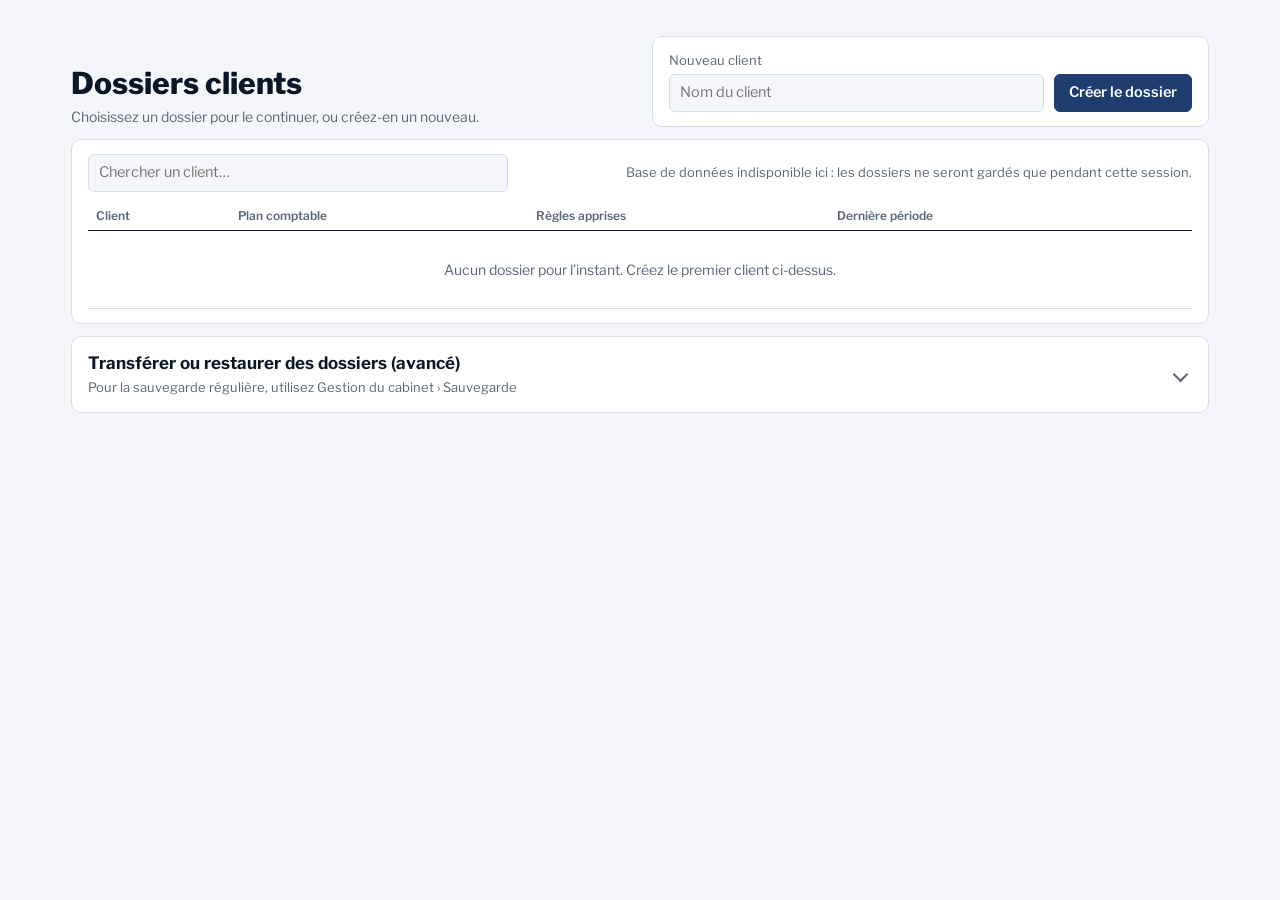
==== commit c7946bdf: "Allègement visuel (contrôles compacts, bordures discrètes), conciliation sans titre en double; point" ====
--- a/src/index.html
+++ b/src/index.html
@@ -177,6 +177,24 @@
 .fs td.num{width:120px}.flag{color:var(--claret);font-weight:700}
 .big{font-size:17px;min-height:52px;padding:10px 20px}
 
+/* ---------- allègement visuel (écran d'ordinateur) : contrôles plus compacts, bordures discrètes, texte plus fin ---------- */
+@media (min-width:900px){
+  input,select,textarea,button{font-size:14.5px}
+  input,select{min-height:38px;padding:6px 10px}
+  button{min-height:38px;padding:6px 14px;border-color:var(--line);font-weight:600;transition:border-color .12s,background .12s}
+  button:hover:not(:disabled){border-color:var(--ink)}
+  button.pri{border-color:var(--teal)}button.danger{border-color:color-mix(in srgb,var(--claret) 45%,var(--line))}
+  button.sm{min-height:30px;padding:3px 10px;font-size:13px}
+  h1{font-size:30px}h2{font-size:18px}.sub{font-size:14px}
+  .panel{padding:14px 16px;margin-top:12px}
+  .gauge b{font-size:22px}
+  .drop{border-width:1.5px;padding:12px 14px}
+  table{font-size:14px}td{padding:5px 8px}th{font-size:12px;padding:5px 8px;border-bottom-width:1px}
+  .rep{font-size:14px}.rep .sec td{font-size:15px;padding-top:12px;border-bottom-width:1px}
+  .tabs button{min-height:34px;padding:4px 12px;font-size:14px}
+  td select{min-height:32px;font-size:13.5px}
+}
+.rep a{text-decoration:none}.rep a:hover{text-decoration:underline;color:var(--teal)}
 </style>
 <script>new MutationObserver(()=>{for(const c of document.querySelectorAll('.stack td:not([data-l])')){let i=0,p=c;while(p=p.previousElementSibling)i+=p.colSpan;c.dataset.l=c.closest('table').rows[0].cells[i]?.textContent||''}}).observe(document,{childList:true,subtree:true})</script>
 </head>
@@ -556,8 +574,7 @@
   <section id="tRec" hidden>
     <div class="panel">
       <div class="row" style="justify-content:space-between;align-items:flex-end">
-        <h2 style="margin:0">Conciliation bancaire</h2>
-        <div class="row" style="align-items:flex-end"><label class="f">Compte<select id="recSrc"></select></label><button id="recGo" class="pri">Vérifier</button></div>
+        <div class="row" style="align-items:flex-end"><label class="f">Compte à concilier<select id="recSrc"></select></label><button id="recGo" class="pri">Vérifier</button></div>
       </div>
       <p class="note">Les soldes de début et de fin de chaque relevé sont repris automatiquement : colonne « Solde » du CSV, ou lus par l'IA dans le PDF. Pour chaque relevé, l'application vérifie que solde de début + transactions = solde de fin, que chaque relevé commence là où le précédent finit, et que le solde aux livres concorde.</p>
       <div class="drop" id="recDrop" style="margin-top:10px"><div><strong>Verser les relevés pour leurs soldes seulement</strong><div class="note">Pour les relevés déjà importés : seuls les soldes de début et de fin sont repris, les transactions ne sont pas réimportées. CSV avec colonne « Solde », ou PDF (lu par l'IA).</div></div><input type="file" id="recFile" accept=".csv,.txt,.xlsx,.xls,.pdf" multiple aria-label="Choisir des relevés"></div>
@@ -1273,7 +1290,7 @@
 /* après une modification (assistant, appariement…) : l'écran affiché se met à jour tout seul */
 function rafraichir(){if(!C)return;LED=null;try{if(tab==='rec')runRec(true);else if(tab==='rep')runRep(true);else if(tab==='je')renderJe();else if(tab==='home')renderHome().catch(()=>{});else if(tab==='set'){renderSettings();renderDev()}else if(tab==='rules')renderRules();else if(tab==='inv')renderInv();else if(tab==='rev'&&P)(P.multi?openRange():openPeriod())}catch(e){console.warn(e)}}
 function iaInit(){if(!window.ASSISTANT||!sampleFn||iaInit.ok)return;iaInit.ok=1;
-  window.ASSISTANT.init({id:'compta',nom:'Comptabilité',ask:p=>sampleFn.json(p,{modelTier:'default'}),contexte:iaContexte,
+  window.ASSISTANT.init({id:'compta',nom:'Comptabilité',ask:p=>sampleFn.json(p,{modelTier:'complex'}),contexte:iaContexte,
     accueil:'Bonjour! Je peux passer des écritures, reclasser des transactions (déjà classées ou non, avec ou sans taxes), apparier des virements avec vos comptes liés, créer des règles de classement, ajouter des comptes, mettre à jour le profil du dossier (description, méthode, notes), répondre sur les soldes et ouvrir des rapports. Je vous montre toujours la modification avant de l’appliquer.',
     exemples:['Passe une écriture : 10 000 $ dans l’encaisse, en contrepartie des comptes fournisseurs, au 31 décembre','Mets tous les dépôts directs du transitoire dans les ventes','Montre-moi les transactions de plus de 1 000 $ dans les frais de véhicule','Quel est le solde de la banque?'],
     guide:`Tu travailles dans le logiciel de tenue de livres, sur le dossier ouvert (ou la liste des dossiers si aucun n'est ouvert).
@@ -1290,7 +1307,16 @@
 - {"type":"ouvrir_dossier","id":"..."} — ouvre un dossier client (exécuté sans confirmation).
 Reclasser fonctionne aussi sur des transactions DÉJÀ classées, dans n'importe quel mois (sauf un exercice fermé) : par exemple, pour enlever la TPS/TVQ (montant taxes comprises dans la dépense), cherche les transactions puis reclasser vers le même compte avec "taxable":false. Ne dis jamais que tu n'as pas accès aux transactions classées : cherche-les.
 APPARIER un virement entre deux comptes du client (compte personnel du propriétaire, autre compte de banque, carte de crédit — voir « Comptes liés ») : trouve la transaction (outil chercher avec le montant), repère dans les comptes liés le montant opposé à quelques jours près, puis reclasser vers le compte de ce compte lié avec la raison « Apparié : <nom du compte lié>, <date> ». S'il n'y a pas de correspondance, dis-le et propose le compte le plus probable (avance de l'actionnaire, etc.).
-Pour reclasser « toutes les transactions X », cherche d'abord (ou prends celles du contexte), puis propose une seule action reclasser avec toutes les refs. Si c'est récurrent, propose aussi une règle. Les montants des écritures sont en dollars. Les demandes peuvent être dictées à voix haute : un numéro de compte peut arriver coupé (« 10 60 », « 10,60 » = compte 1060). Les résultats d'outils arrivent en JSON : lis-les directement, ne relance pas le même outil. Sois direct comme un comptable d'expérience : si la demande et l'écran (contexte) donnent déjà les comptes et le montant (ex. « l'écart de 0,03 $ du 1060 au BNR »), propose l'action tout de suite, sans outil. N'utilise un outil que s'il te manque une donnée, une seule fois, puis propose l'action. Réponds toujours avec le JSON demandé. N'utilise jamais un compte de titre ou de total (numéros ronds comme 4000 ou lignes TOTAL) : seulement les comptes de détail listés.`,
+Pour reclasser « toutes les transactions X », cherche d'abord (ou prends celles du contexte), puis propose une seule action reclasser avec toutes les refs. Si c'est récurrent, propose aussi une règle. Les montants des écritures sont en dollars. RÈGLES COMPTABLES (Québec) à respecter (les numéros sont ceux du plan standard : prends le compte équivalent du plan de ce dossier) :
+- Contrepartie juste : n'utilise jamais Achats (5010) ni une autre dépense pour annuler un vieux solde de bilan (charges à payer, fournisseurs, remboursements de taxes). Une dette qui n'est plus due → Revenus divers; payée par l'actionnaire → Avances de l'actionnaire; un remboursement de TPS/TVQ non inscrit à recevoir → Revenus divers. En cas de doute, demande.
+- Paiements d'impôt (TAXES D'ENTREPRISE, TXINS, CDPRQ, acomptes) → Impôts à payer (2160), jamais en dépense; la charge d'impôt de l'année se fait en régularisation.
+- TPS/TVQ : ventes hors Canada = détaxées (pas de taxe perçue). CTI/RTI seulement si le fournisseur facture la taxe sous le régime normal (numéros RT0001/TQ0001). Fournisseurs étrangers au régime simplifié/désigné (Meta, Google, OpenAI, Wix, Mailchimp, Twilio…) : taxes non récupérables, montant complet en dépense (taxable:false). Un remboursement d'achat réduit les CTI/RTI (2315/2325), jamais la TPS/TVQ perçue.
+- Virements entre comptes du client : appariés, jamais en revenu ni en dépense. Retraits du propriétaire : avances de l'actionnaire.
+- Méthode « Transactions à déposer » : les ventes entrent par les écritures mensuelles du rapport de commandes (Dt 1080 / Ct ventes); les dépôts des processeurs (Elavon, AMEX, PayPal, Stripe) réduisent le 1080; leurs frais vont en frais de carte (5740); les remboursements aux clients réduisent les ventes.
+- Comptes en US$ : les montants des écritures sont en $ CA; la réévaluation se fait au taux de fin d'exercice (Écritures › Régularisations).
+- Stock : jamais d'estimation sans l'accord de l'utilisateur; l'ajustement passe par la variation des stocks (5020).
+- Après une modification, regarde si un autre compte doit suivre (taxes, règle pour les prochains relevés) et propose-le.
+Les demandes peuvent être dictées à voix haute : un numéro de compte peut arriver coupé (« 10 60 », « 10,60 » = compte 1060). Les résultats d'outils arrivent en JSON : lis-les directement, ne relance pas le même outil. Sois direct comme un comptable d'expérience : si la demande et l'écran (contexte) donnent déjà les comptes et le montant (ex. « l'écart de 0,03 $ du 1060 au BNR »), propose l'action tout de suite, sans outil. N'utilise un outil que s'il te manque une donnée, une seule fois, puis propose l'action. Réponds toujours avec le JSON demandé. N'utilise jamais un compte de titre ou de total (numéros ronds comme 4000 ou lignes TOTAL) : seulement les comptes de détail listés.`,
     outils:{chercher:iaChercher,conciliation:iaConciliation},
     apres:rafraichir,
     actions:{
@@ -1862,7 +1888,8 @@
   const prevAmts=new Set(PREV.map(p=>p.amt));
   tr.filter(t=>AMBIG.test(norm(t.desc))&&t.amt<0&&prevAmts.has(t.amt)&&(grp.get(t.amt)||[]).length<2).forEach(t=>grp.set(t.amt,[t,t]));
   for(const[a,l]of grp){const u=[...new Set(l)];if(l.length>=2||(Math.abs(a)>=50000&&Math.abs(a)%10000===0))add('moyen',`Virement récurrent ou rond : ${fmt(a)}${u.length>1?` × ${u.length}`:''}`,'Souvent un loyer, un salaire ou un remboursement de prêt. Demandez au client, classez-le, puis retenez la règle.',u)}
-  const dups=[];for(let i=0;i<tx.length;i++)for(let j=i+1;j<tx.length;j++){const a=tx[i],b=tx[j];if(a.amt===b.amt&&a.amt<0&&keyOf(a.desc)===keyOf(b.desc)&&!AMBIG.test(norm(a.desc))&&dd(a.date,b.date)<=3)dups.push([a,b])}
+  const dups=[];for(let i=0;i<tx.length;i++)for(let j=i+1;j<tx.length;j++){const a=tx[i],b=tx[j];if(a.amt===b.amt&&a.amt<0&&keyOf(a.desc)===keyOf(b.desc)&&!AMBIG.test(norm(a.desc))&&dd(a.date,b.date)<=3&&!/^FRAIS (PAYPAL|STRIPE|SQUARE)/.test(norm(a.desc))&&(norm(a.desc)===norm(b.desc)||!/—/.test(a.desc+b.desc))&&!/META PLATFORMS|FACEBK|FACEBOOK|GOOGLE ADS|GOOGLE \*ADS/.test(norm(a.desc))&&tx.filter(t=>t.amt===a.amt&&keyOf(t.desc)===keyOf(a.desc)).length<3)dups.push([a,b])}
+  /* facturation par seuil (publicité Meta/Google) et paiements répétés du même montant (3 fois ou plus) : un schéma normal, pas un double paiement */
   dups.forEach(([a,b])=>add('moyen',`Doublon possible : ${a.desc}`,`${fmt(a.amt)} le ${a.date} et le ${b.date}. Double paiement?`,[a,b]));
   const big=tx.filter(t=>t.amt<=-150000&&t.st!=='transit'&&/^[56]/.test(String(t.acct))&&!BIGSKIP.test(nm(t))&&!(parRegle(t)&&!IMMO.test(nm(t)))&&!PROF.test(norm(t.desc))&&!immoDejaOk(t));
   big.forEach(t=>add('moyen',`Dépense importante : ${t.desc} (${fmt(t.amt)})`,'Plus de 1 500 $ : obtenez la facture et vérifiez si c’est une immobilisation à amortir plutôt qu’une dépense.',[t]));
@@ -1872,7 +1899,8 @@
   if(nonInscrit){const tt=tx.filter(t=>t.tax);if(tt.length)add('haut',`Taxes ventilées alors que le client n’est pas inscrit à la TPS/TVQ : ${tt.length}`,'Ce client ne réclame ni CTI ni RTI : décochez « Taxes incl. » (le montant complet va dans la dépense).',tt)}
   const exTax=nonInscrit?[]:tx.filter(t=>t.tax&&EXEMPT.test(nm(t)));
   if(exTax.length)add('haut',`Taxes ventilées sur des comptes exemptés : ${exTax.length}`,'Assurances, frais bancaires, intérêts, permis : pas de CTI ni de RTI. Décochez « Taxes incl. ».',exTax);
-  const noTax=nonInscrit?[]:tx.filter(t=>!t.tax&&t.amt<0&&t.st!=='transit'&&TAXABLE.test(nm(t))&&!EXEMPT.test(nm(t)));
+  /* achats en US$ ou chez un fournisseur hors Canada : pas de TPS/TVQ récupérable en général, donc rien à signaler */
+  const noTax=nonInscrit||devOf(P.src)==='USD'?[]:tx.filter(t=>!t.tax&&t.amt<0&&t.st!=='transit'&&TAXABLE.test(nm(t))&&!EXEMPT.test(nm(t))&&!ETRANGER.test(norm(t.desc)));
   if(noTax.length)add('bas',`Taxes non ventilées : ${noTax.length}`,'Ces dépenses portent normalement la TPS et la TVQ. Cochez « Taxes incl. » si le fournisseur est inscrit.',noTax);
   const rep=nonInscrit?[]:tx.filter(t=>t.tax&&t.amt<0&&CAT.rep.test(nm(t)));
   if(rep.length){const taxes=rep.reduce((s,t)=>{const g=Math.abs(t.amt),n0=Math.round(g/1.14975);return s+Math.round(n0*0.05)+Math.round(n0*0.09975)},0);
